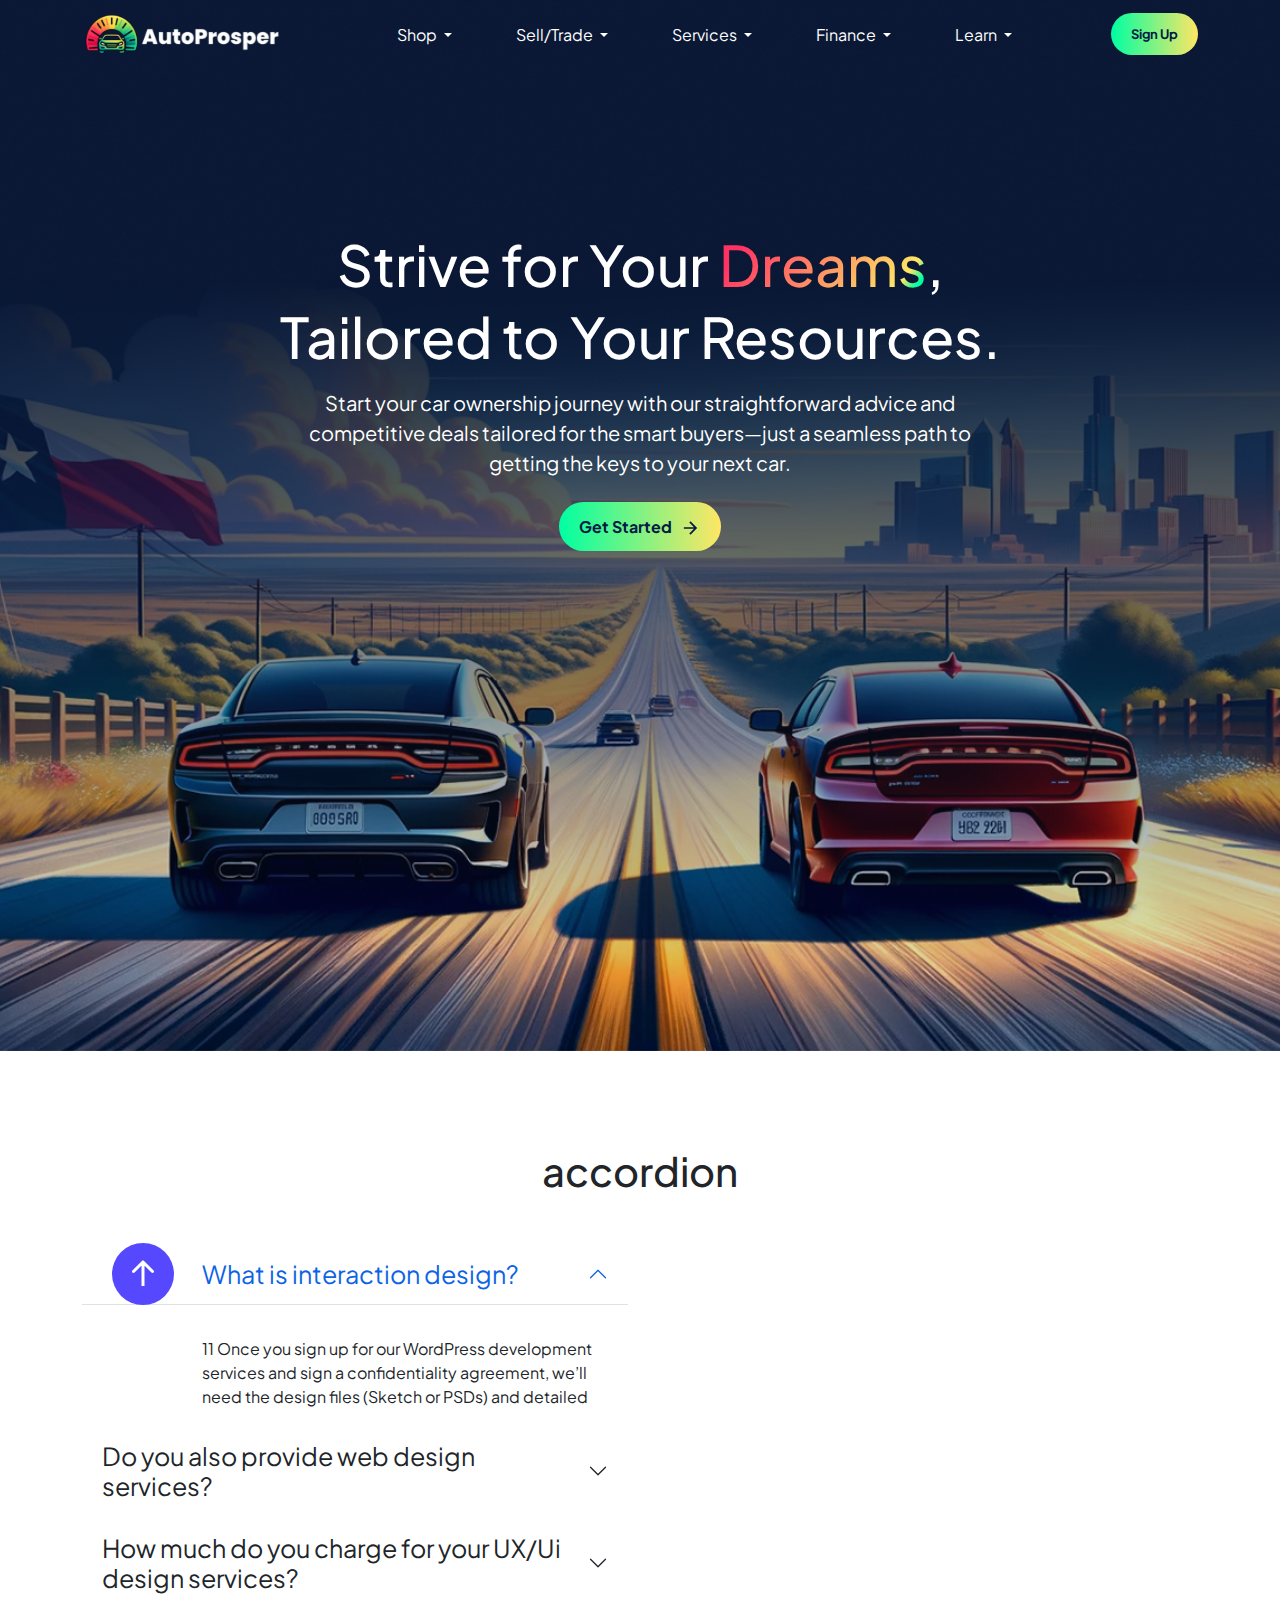
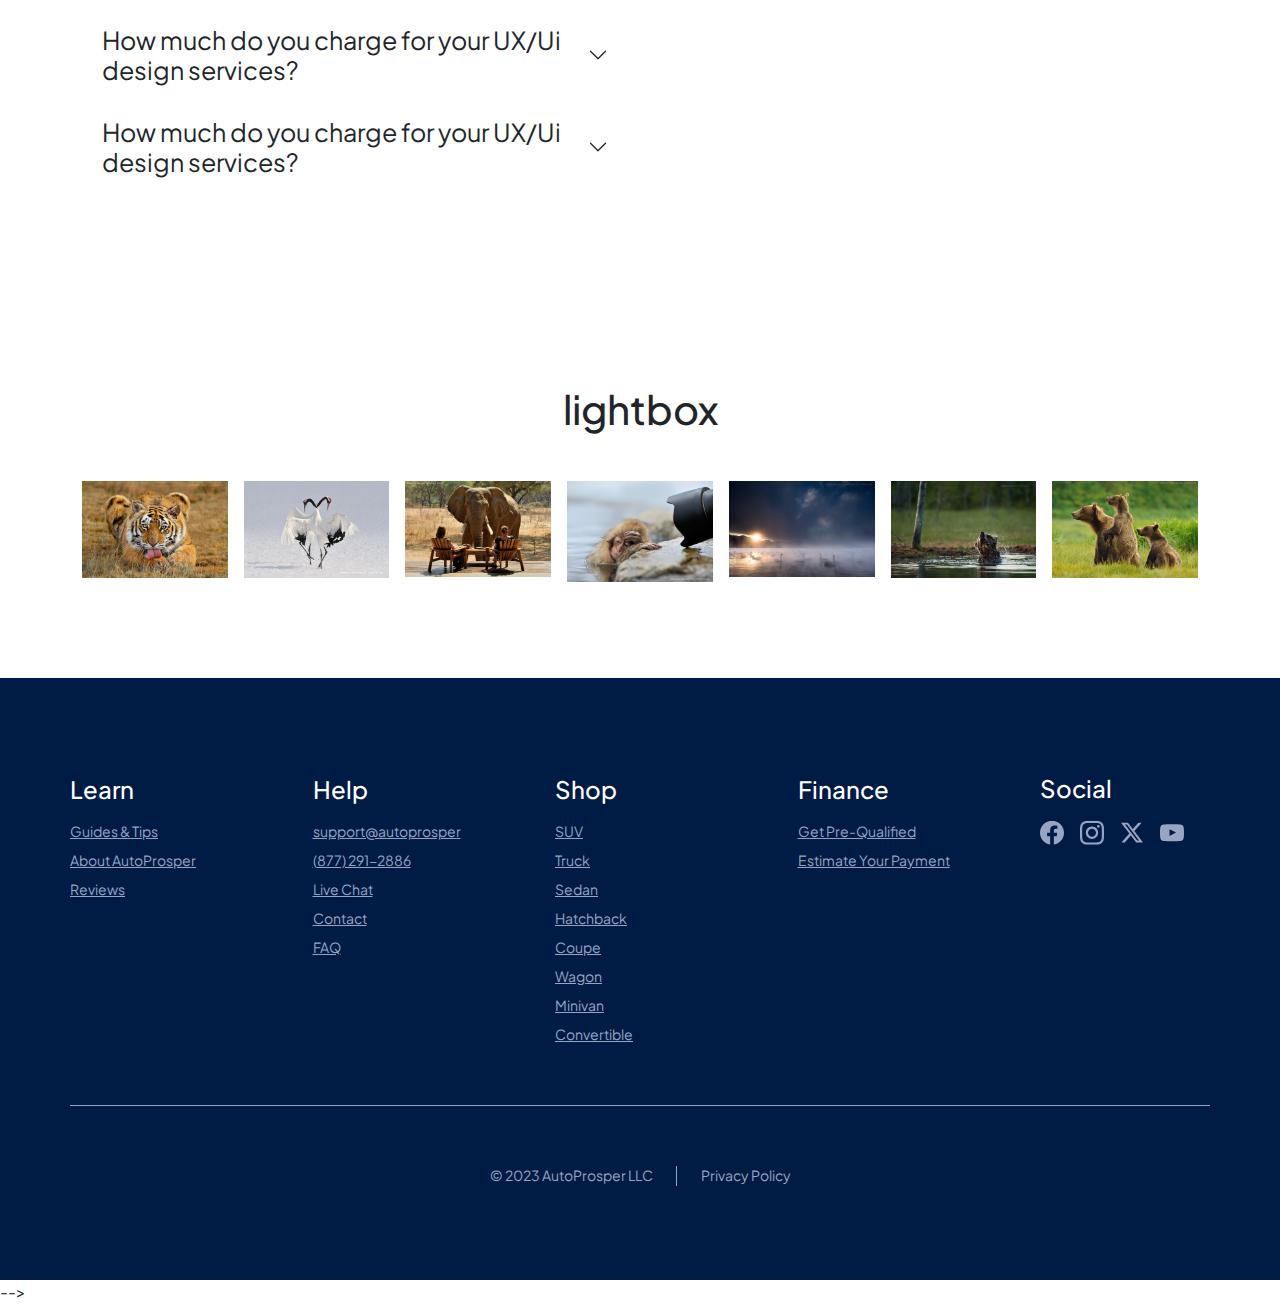
==== index.html @ fcdbed46 "first commit" ====
<!DOCTYPE html>
<!--[if lt IE 7]>      <html class="no-js lt-ie9 lt-ie8 lt-ie7"> <![endif]-->
<!--[if IE 7]>         <html class="no-js lt-ie9 lt-ie8" lang="en-US"> <![endif]-->
<!--[if IE 8]>         <html class="no-js lt-ie9" lang="en-US"> <![endif]-->
<!--[if gt IE 8]><!-->
<!--<![endif]-->
<!--[if gte IE 9] <style type="text/css"> .gradient {filter: none;}</style><![endif]-->
<!--[if !IE]><html lang="en"><![endif]-->
<html lang="zxx" class="no-js">

<head>
    <meta charset="UTF-8">
    <meta http-equiv="X-UA-Compatible" content="IE=edge">
    <!-- Required meta tags for responsive -->
    <meta name="viewport" content="width=device-width, initial-scale=1, shrink-to-fit=no">
    <!-- The above 3 meta tags *must* come first in the head; any other head content must come *after* these tags -->
    <!-- Favicon and touch icons -->
    <link rel="icon" type="image/png" sizes="16x16" href="assets/img/favicon/favicon-16x16.png">
    <meta name="misapplication-TileColor" content="#ffffff">
    <meta name="theme-color" content="#ffffff">
    <!-- Twitter Card data -->
    <meta name="twitter:card" content="">
    <meta name="twitter:site" content="@twitter_username">
    <meta name="twitter:title" content="">
    <meta name="twitter:description" content="">
    <meta name="twitter:image" content="">
    <!-- Open Graph data -->
    <meta property="og:title" content="">
    <meta property="og:type" content="article">
    <meta property="og:url" content="">
    <meta property="og:image" content="">
    <meta property="og:description" content="">
    <meta property="og:site_name" content="R">
    <meta property="fb:admins" content="Facebook numeric ID">
    <!-- gmail verification -->
    <meta name="google-site-verification" content="">
    <!-- Website title -->
    <title>Home</title>
    <link rel="stylesheet" href="assets/css/nioicon.css">
    <link rel="stylesheet" href="assets/css/animate.css">
    <link rel="stylesheet" href="assets/css/bootstrap.min.css">
    <link rel="stylesheet" href="assets/css/magnific-popup.css">
    <link href="https://cdn.jsdelivr.net/npm/@splidejs/splide@4.1.4/dist/css/splide.min.css
    " rel="stylesheet">
    <!-- Main CSS -->
    <link rel="stylesheet" type="text/css" href="assets/scss/style.css">
    <!-- jQuery (necessary for jQuery plugins) -->
    <script src="assets/js/jquery-3.6.1.min.js"></script>
</head>

<body>
    <!-- Main Coding Start Here -->
    <!-- header -->
    <header>
        <nav class="navbar navbar-expand-lg navbar-light" id="myHeader">
            <div class="container">
                <a class="navbar-brand" href="#">
                    <img src="assets/img/logo.svg" alt="logo" class="img-fluid">
                </a>
                <span class="d-block d-lg-none">
                    <svg xmlns="http://www.w3.org/2000/svg" width="24" height="24" viewBox="0 0 24 24" fill="none">
                        <path d="M20 22V18C20 15.2386 17.7614 13 15 13H9C6.23858 13 4 15.2386 4 18V22" stroke="white"
                            stroke-width="2" />
                        <circle cx="12" cy="6" r="3" stroke="white" stroke-width="2" />
                    </svg>
                </span>
                <!-- <button class="navbar-toggler" type="button" data-bs-toggle="collapse"
                    data-bs-target="#navbarSupportedContent" aria-controls="navbarSupportedContent"
                    aria-expanded="false" aria-label="Toggle navigation">
                    <span>
                        <svg xmlns="http://www.w3.org/2000/svg" width="24" height="24" viewBox="0 0 24 24" fill="none">
                            <rect x="2" y="7" width="20" height="2" fill="white" />
                            <rect x="2" y="16" width="20" height="2" fill="white" />
                        </svg>
                    </span>
                    <span class="navbar-toggler-icon"></span>
                </button> -->
                <div class="offcanvas-toggle-btn d-block d-lg-none">
                    <button class="" type="button" data-bs-toggle="offcanvas" data-bs-target="#offcanvasWithBothOptions"
                        aria-controls="offcanvasWithBothOptions">
                        <svg width="23" height="17" viewBox="0 0 23 17" fill="none" xmlns="http://www.w3.org/2000/svg">
                            <path d="M1.5 8.5H21" stroke="#06589C" stroke-width="3" stroke-linecap="round"
                                stroke-linejoin="round" />
                            <path d="M1.5 2H21" stroke="#06589C" stroke-width="3" stroke-linecap="round"
                                stroke-linejoin="round" />
                            <path d="M1.5 15H21" stroke="#06589C" stroke-width="3" stroke-linecap="round"
                                stroke-linejoin="round" />
                        </svg>

                    </button>
                </div>
                <div class="collapse navbar-collapse" id="navbarSupportedContent">
                    <ul class="navbar-nav m-auto mb-2 mb-lg-0 gap-5">
                        <li class="nav-item dropdown">
                            <a class="nav-link text-white dropdown-toggle" href="#" id="navbarDropdown" role="button"
                                data-bs-toggle="dropdown">
                                Shop
                            </a>
                            <ul class="dropdown-menu" aria-labelledby="navbarDropdown">
                                <li><a class="dropdown-item" href="#">Action</a></li>
                                <li><a class="dropdown-item" href="#">Another action</a></li>
                                <li>
                                    <hr class="dropdown-divider">
                                </li>
                                <li><a class="dropdown-item" href="#">Something else here</a></li>
                            </ul>
                        </li>
                        <li class="nav-item dropdown">
                            <a class="nav-link text-white dropdown-toggle" href="#" id="navbarDropdown" role="button"
                                data-bs-toggle="dropdown">
                                Sell/Trade
                            </a>
                            <ul class="dropdown-menu" aria-labelledby="navbarDropdown">
                                <li><a class="dropdown-item" href="#">Action</a></li>
                                <li><a class="dropdown-item" href="#">Another action</a></li>
                                <li>
                                    <hr class="dropdown-divider">
                                </li>
                                <li><a class="dropdown-item" href="#">Something else here</a></li>
                            </ul>
                        </li>
                        <li class="nav-item dropdown">
                            <a class="nav-link dropdown-toggle text-white" href="#" id="navbarDropdown" role="button"
                                data-bs-toggle="dropdown">
                                Services
                            </a>
                            <ul class="dropdown-menu" aria-labelledby="navbarDropdown">
                                <li><a class="dropdown-item" href="#">Action</a></li>
                                <li><a class="dropdown-item" href="#">Another action</a></li>
                                <li>
                                    <hr class="dropdown-divider">
                                </li>
                                <li><a class="dropdown-item" href="#">Something else here</a></li>
                            </ul>
                        </li>
                        <li class="nav-item dropdown">
                            <a class="nav-link dropdown-toggle text-white" href="#" id="navbarDropdown" role="button"
                                data-bs-toggle="dropdown">
                                Finance
                            </a>
                            <ul class="dropdown-menu" aria-labelledby="navbarDropdown">
                                <li><a class="dropdown-item" href="#">Action</a></li>
                                <li><a class="dropdown-item" href="#">Another action</a></li>
                                <li>
                                    <hr class="dropdown-divider">
                                </li>
                                <li><a class="dropdown-item" href="#">Something else here</a></li>
                            </ul>
                        </li>
                        <li class="nav-item dropdown">
                            <a class="nav-link dropdown-toggle text-white" href="#" id="navbarDropdown" role="button"
                                data-bs-toggle="dropdown">
                                Learn
                            </a>
                            <ul class="dropdown-menu" aria-labelledby="navbarDropdown">
                                <li><a class="dropdown-item" href="#">Action</a></li>
                                <li><a class="dropdown-item" href="#">Another action</a></li>
                                <li>
                                    <hr class="dropdown-divider">
                                </li>
                                <li><a class="dropdown-item" href="#">Something else here</a></li>
                            </ul>
                        </li>

                    </ul>
                    <div class="navbar-btn d-flex radius-100">
                        <a class="text-white  fs-13 fw-bold" href="#">Sign Up</a>
                    </div>
                </div>
            </div>
        </nav>
    </header>
    <!--/ header -->

    <!-- banner  -->
    <section class="banner banner-padding">
        <div class="container">
            <div class="row">
                <div class="text-center">
                    <h1 class="banner-head fs-56 fw-semi-medium text-white m-auto">Strive for Your <span
                            class="dreams">Dreams</span>,
                        Tailored to Your Resources.</h1>
                    <p class="banner-sub-head text-white fs-20 fw-semi-medium mt-3 m-auto">Start your car ownership
                        journey with our
                        straightforward
                        advice and competitive deals tailored for the smart buyers—just a
                        seamless path to getting the keys to your next car.</p>
                    <div class="mt-4">
                        <a class="banner-btn d-inline-flex align-items-center gap-2  radius-100 fw-bold fs-16"
                            href="">Get
                            Started
                            <span>
                                <svg width="21" height="20" viewBox="0 0 21 20" fill="none"
                                    xmlns="http://www.w3.org/2000/svg">
                                    <path
                                        d="M13.9779 10.833H3.83203V9.16634H13.9779L9.3112 4.49967L10.4987 3.33301L17.1654 9.99967L10.4987 16.6663L9.3112 15.4997L13.9779 10.833Z"
                                        fill="#001B44" />
                                </svg>
                            </span>
                        </a>

                    </div>
                </div>








            </div>
        </div>



    </section>

    <!-- discover  -->
    <!-- <section class="discover p-100">
        <div class="container">
            <div class="row">
                <div class="col-lg-6">
                    <div>
                        <h2 class="discover-left-head fs-44 fw-bold text-dark">Discover your purchasing alternatives
                            now.</h2>
                        <p class="discover-left-sub mt-3">Calculate your affordable car budget. Explore vehicles within
                            your financial
                            range based on
                            your affordability assessment.</p>
                        <div class="mt-3">
                            <img src="assets/img/discover-left-img.svg" alt="">
                        </div>
                    </div>


                </div>
                <div class="col-lg-6">
                    hello 
                    <div class="splide discover-card-1 d-block d-lg-none">
                        <div class="splide__track">
                            <ul class="splide__list">
                                <li class="splide__slide">
                                    <div class="discounts position-relative">
                                        <div class="discount-off position-absolute">
                                            <h5 class="text-start fs-10 fw-bold">10% off</h5>
                                        </div> <a href="">
                                            <h6 class="text-center fs-9 fw-bold text-dark-2">Click to select</h6>
                                        </a>
                                    </div>
                                </li>
                                <li class="splide__slide">
                                    <div class="discounts position-relative">
                                        <div class="discount-off position-absolute">
                                            <h5 class="text-start fs-10 fw-bold">20% off</h5>
                                        </div> <a href="">
                                            <h6 class="text-center fs-9 fw-bold text-dark-2">Click to select</h6>
                                        </a>
                                    </div>
                                </li>
                                <li class="splide__slide">
                                    <div class="discounts position-relative">
                                        <div class="discount-off position-absolute">
                                            <h5 class="text-start fs-10 fw-bold">10% off</h5>
                                        </div> <a href="">
                                            <h6 class="text-center fs-9 fw-bold text-dark-2">Click to select</h6>
                                        </a>
                                    </div>
                                </li>
                                <li class="splide__slide">
                                    <div class="discounts position-relative">
                                        <div class="discount-off position-absolute">
                                            <h5 class="text-start fs-10 fw-bold">40% off</h5>
                                        </div> <a href="">
                                            <h6 class="text-center fs-9 fw-bold text-dark-2">Click to select</h6>
                                        </a>
                                    </div>
                                </li>
                                <li class="splide__slide">
                                    <div class="discounts position-relative">
                                        <div class="discount-off position-absolute">
                                            <h5 class="text-start fs-10 fw-bold">40% off</h5>
                                        </div> <a href="">
                                            <h6 class="text-center fs-9 fw-bold text-dark-2">Click to select</h6>
                                        </a>
                                    </div>
                                </li>

                            </ul>
                        </div>
                    </div>

                    <div class="discover-right-col ">
                        <!-- test  -->
    <!-- <div class="discounts position-relative">
                            <label class="discount-label d-block" for="discount">
                                <input type="radio" class="d-none" id="discount">
                                <div class="label-content">
                                    <span>30% off</span>
                                    <span>Click to select</span>
                                    <span class="red-border position-absolute start-0 end-0 top-0 bottom-0"></span>
                                </div>
                            </label>
                        </div>
                        <div class="discounts position-relative">
                            <label class="discount-label d-block" for="discount">
                                <input type="radio" class="d-none" id="discount">
                                <div class="label-content">
                                    <span>30% off</span>
                                    <span>Click to select</span>
                                    <span class="red-border position-absolute start-0 end-0 top-0 bottom-0"></span>
                                </div>
                            </label>
                        </div> -->



    <!-- <div
                            class="discover-right-head d-flex align-items-center justify-content-center flex-wrap gap-2 d-none d-lg-flex">
                            <div class="discounts position-relative">
                                <div class="discount-off position-absolute">
                                    <h5 class="text-start fs-10 fw-bold">30% off</h5>
                                </div>
                                <a href="">
                                    <h6 class="text-center fs-9 fw-bold text-dark-2">Click to select</h6>
                                </a>
                            </div>
                            <div class="discounts position-relative">
                                <div class="discount-off position-absolute">
                                    <h5 class="text-start fs-10 fw-bold">20% off</h5>
                                </div> <a href="">
                                    <h6 class="text-center fs-9 fw-bold text-dark-2">Click to select</h6>
                                </a>
                            </div>
                            <div class="discounts position-relative">
                                <div class="discount-off position-absolute">
                                    <h5 class="text-start fs-10 fw-bold">10% off</h5>
                                </div> <a href="">
                                    <h6 class="text-center fs-9 fw-bold text-dark-2">Click to select</h6>
                                </a>
                            </div>

                            <div class="discounts position-relative">
                                <div class="discount-off position-absolute">
                                    <h5 class="text-start fs-10 fw-bold">40% off</h5>
                                </div> <a href="">
                                    <h6 class="text-center fs-9 fw-bold text-dark-2">Click to select</h6>
                                </a>
                            </div>
                            <div class="discounts position-relative">
                                <div class="discount-off position-absolute">
                                    <h5 class="text-start fs-10 fw-bold">50% off</h5>
                                </div> <a href="">
                                    <h6 class="text-center fs-9 fw-bold text-dark-2">Click to select</h6>
                                </a>
                            </div>
                            <div class="discounts position-relative">
                                <div class="discount-off position-absolute">
                                    <h5 class="text-start fs-10 fw-bold">22% off</h5>
                                </div> <a href="">
                                    <h6 class="text-center fs-9 fw-bold text-dark-2">Click to select</h6>
                                </a>
                            </div>
                        </div>

                        <div class="discover-right-middle mt-2" </div>
                            <div class="row gy-3">
                                <div class="col-lg-6">
                                    <div class="right-middle">
                                        <h5 class="fs-10 fw-bold text-dark-2">Searching for</h5>
                                        <div>
                                            <select class="discover-select">
                                                <option value="volvo">The Enthusiast</option>
                                                <option value="saab">Saab</option>
                                                <option value="opel">Opel</option>
                                                <option value="audi">Audi</option>
                                            </select>

                                        </div>
                                    </div>
                                </div>
                                <div class="col-lg-6">
                                    <div class="right-middle">
                                        <h5 class="fs-10 fw-bold text-dark-2">Down payment</h5>
                                        <div>
                                            <select class="discover-select">
                                                <option value="volvo">$3000</option>
                                                <option value="saab">Saab</option>
                                                <option value="opel">Opel</option>
                                                <option value="audi">Audi</option>
                                            </select>
                                        </div>
                                    </div>
                                </div>
                                <div class="col-lg-6">
                                    <div class="right-middle">
                                        <h5 class="fs-10 fw-bold text-dark-2">Credit score</h5>
                                        <div>
                                            <select class="discover-select">
                                                <option value="volvo">Credit score</option>
                                                <option value="saab">Saab</option>
                                                <option value="opel">Opel</option>
                                                <option value="audi">Audi</option>
                                            </select>
                                        </div>
                                    </div>
                                </div>
                                <div class="col-lg-6">
                                    <div class="right-middle">
                                        <h5 class="fs-10 fw-bold text-dark-2">Monthly payment</h5>
                                        <div>
                                            <select class="discover-select">
                                                <option value="volvo">$500</option>
                                                <option value="saab">Saab</option>
                                                <option value="opel">Opel</option>
                                                <option value="audi">Audi</option>
                                            </select>
                                        </div>
                                    </div>
                                </div>
                            </div>
                        </div> -->
    <!-- </div>

 -->





    <!-- <div class="mt-4 d-flex align-items-center gap-4">
                        <label class="switch">
                            <input type="checkbox" checked>
                            <span class="slider round"></span>
                        </label>
                        <p>Include trade-in</p>

                    </div>
                    <div class="mt-5">
                        <a class="discount-btn d-flex justify-content-center fs-16 fw-bold text-dark" href="">See
                            matches</a>
                    </div>
                </div>
    </section>  -->

    <!-- ideal ride  -->
    <!-- <section class="ideal-ride p-100">
        <div class="container">
            <div class="text-center">
                <h2 class="fs-44 fw-bold text-dark">Unveil Your Ideal Ride</h2>
                <p class="ideal-sub mt-3">Our team, fueled by passion and expertise, simplifies the car
                    buying journey. We're your knowledgeable partners, ensuring a seamless experience from start to
                    finish.</p>
            </div>
            <div class="mt-5">
                <section class="splide ideal-card-1">
                    <div class="splide__arrows">
                        <button class="splide__arrow splide__arrow--prev">
                            <svg class="ideal-slide-prev" xmlns="http://www.w3.org/2000/svg" width=20" height="20"
                                viewBox="0 0 20 20" fill="#001B44">
                                <path
                                    d="M13.4779 10.833H3.33203V9.16634H13.4779L8.8112 4.49967L9.9987 3.33301L16.6654 9.99967L9.9987 16.6663L8.8112 15.4997L13.4779 10.833Z"
                                    fill="#0A1835" />
                            </svg>
                        </button>
                        <button class="splide__arrow splide__arrow--next">
                            <svg xmlns="http://www.w3.org/2000/svg" width="20" height="20" viewBox="0 0 20 20"
                                fill="none">
                                <path
                                    d="M13.4779 10.833H3.33203V9.16634H13.4779L8.8112 4.49967L9.9987 3.33301L16.6654 9.99967L9.9987 16.6663L8.8112 15.4997L13.4779 10.833Z"
                                    fill="#0A1835" />
                            </svg>
                        </button>
                    </div>
                    <div class="splide__track">
                        <ul class="splide__list">
                            <li class="splide__slide">
                                <div class="ideal-card">
                                    <div class="position-relative text-center">
                                        <img class="ideal-card-img" src="assets/img/ideal-card-1.svg" alt="">
                                        <svg class="ideal-card-logo position-absolute"
                                            xmlns="http://www.w3.org/2000/svg" width="46" height="46"
                                            viewBox="0 0 46 46" fill="none">
                                            <path
                                                d="M32.635 9.90476C29.8786 9.01777 26.45 8.49512 22.7328 8.49512C19.0157 8.49512 15.5849 9.01777 12.8307 9.90476C5.50052 12.2621 0.464844 17.1547 0.464844 22.8106C0.464844 30.7653 10.4343 37.2171 22.735 37.2171C35.0314 37.2171 45.0008 30.7653 45.0008 22.8106C45.0008 17.1547 39.963 12.2621 32.635 9.90476ZM22.7328 31.0212C20.8981 31.0212 19.3974 27.4125 19.3107 22.8778C21.5875 23.0832 23.8782 23.0832 26.155 22.8778C26.0661 27.4147 24.5675 31.0212 22.7328 31.0212ZM19.5427 19.3298C20.0437 16.1462 21.282 13.893 22.7328 13.893C24.1815 13.893 25.422 16.1484 25.9208 19.3298C23.7992 19.5235 21.6643 19.5235 19.5427 19.3298ZM27.8726 19.0891C27.1288 14.0925 25.1075 10.512 22.7328 10.512C20.3581 10.512 18.3369 14.0925 17.5931 19.0891C13.0692 18.3821 9.90727 16.7751 9.90727 14.9036C9.90727 12.3814 15.6499 10.3363 22.7328 10.3363C29.8158 10.3363 35.5584 12.3814 35.5584 14.9036C35.5584 16.7751 32.3965 18.3821 27.8726 19.0891ZM3.71352 22.2814C3.71352 19.8416 4.65256 17.558 6.28991 15.591C6.27074 15.7275 6.26132 15.8652 6.26172 16.0031C6.26172 19.0718 10.8702 21.6785 17.296 22.6371C17.2916 22.8691 17.2873 23.1012 17.2873 23.3354C17.2873 29.039 18.8704 33.8708 21.0565 35.5364C11.3364 34.9443 3.71352 29.2385 3.71352 22.2814ZM24.4092 35.5385C26.5953 33.873 28.1784 29.0412 28.1784 23.3376C28.1784 23.1033 28.1762 22.8713 28.1697 22.6392C34.5934 21.6807 39.2018 19.0718 39.2018 16.0053C39.2018 15.8665 39.191 15.7298 39.1714 15.5932C40.8088 17.5602 41.7478 19.846 41.7478 22.2836C41.75 29.2385 34.1271 34.9443 24.4092 35.5385Z"
                                                fill="#EB0A1E" />
                                        </svg>
                                    </div>
                                    <div class="d-flex flex-column gap-2">
                                        <h4 class="fs-24-v3 fw-semi-medium text-dark">2024 Nissan Kicks®</h4>
                                        <p class="ideal-card-sub">Knowledgeable partners, ensuring a seamless
                                            experience from
                                            start
                                            to
                                            finish.</p>
                                        <div class="d-flex align-items-center gap-3">
                                            <svg xmlns="http://www.w3.org/2000/svg" width="24" height="25"
                                                viewBox="0 0 24 25" fill="none">
                                                <g clip-path="url(#clip0_913_3608)">
                                                    <path
                                                        d="M12.0009 4.25474C9.41294 4.25474 7.30747 6.36021 7.30747 8.94816C7.30747 11.5361 9.41294 13.6416 12.0009 13.6416C14.5889 13.6416 16.6943 11.5361 16.6943 8.94816C16.6943 6.36021 14.5889 4.25474 12.0009 4.25474ZM12.0009 11.7642C10.4481 11.7642 9.18484 10.5009 9.18484 8.94816C9.18484 7.39539 10.4481 6.13211 12.0009 6.13211C13.5537 6.13211 14.8169 7.39539 14.8169 8.94816C14.8169 10.5009 13.5537 11.7642 12.0009 11.7642ZM12.0009 0.5C7.34258 0.5 3.55273 4.28984 3.55273 8.94816C3.55273 10.6604 4.06239 12.3094 5.02661 13.7171L5.03182 13.7136L12.0009 24.5L18.97 13.7136L18.9751 13.7171C19.9394 12.3094 20.4491 10.6603 20.4491 8.94811C20.4491 4.28984 16.6592 0.5 12.0009 0.5ZM17.7033 12.2146L12.0009 21.0406L6.29853 12.2147C5.72921 11.2238 5.4301 10.1048 5.4301 8.94816C5.4301 5.32503 8.37776 2.37737 12.0009 2.37737C15.624 2.37737 18.5717 5.32503 18.5717 8.94816C18.5717 10.1048 18.2726 11.2238 17.7033 12.2146Z"
                                                        fill="url(#paint0_linear_913_3608)" />
                                                </g>
                                                <defs>
                                                    <linearGradient id="paint0_linear_913_3608" x1="12.0009" y1="24.5"
                                                        x2="12.0009" y2="0.5" gradientUnits="userSpaceOnUse">
                                                        <stop stop-color="#009EFD" />
                                                        <stop offset="1" stop-color="#2AF598" />
                                                    </linearGradient>
                                                    <clipPath id="clip0_913_3608">
                                                        <rect width="24" height="24" fill="white"
                                                            transform="translate(0 0.5)" />
                                                    </clipPath>
                                                </defs>
                                            </svg>
                                            <h5 class="fs-16 fw-semi-medium text-dark-v2">Garland, Texas</h5>
                                        </div>
                                    </div>
                                </div>
                            </li>
                            <li class="splide__slide">
                                <div class="ideal-card">
                                    <div class="position-relative text-center">
                                        <img class="ideal-card-img" src="assets/img/ideal-card-2.svg" alt="">
                                        <svg class="ideal-card-logo position-absolute"
                                            xmlns="http://www.w3.org/2000/svg" width="46" height="46"
                                            viewBox="0 0 46 46" fill="none">
                                            <mask id="mask0_913_3668" style="mask-type:luminance"
                                                maskUnits="userSpaceOnUse" x="1" y="5" width="44" height="37">
                                                <path d="M45 5H1V41.8076H45V5Z" fill="white" />
                                            </mask>
                                            <g mask="url(#mask0_913_3668)">
                                                <path
                                                    d="M7.3088 17.9315C9.59317 11.255 15.9064 6.76948 23.009 6.76948C30.1117 6.76948 36.4258 11.255 38.7102 17.9315L38.7287 17.987H43.7272V17.3888L41.6481 17.1476C40.3667 16.9978 40.0924 16.4329 39.7446 15.7165L39.6558 15.5399C36.6514 9.13795 30.1154 5.00098 23.0044 5.00098C15.8934 5.00098 9.35744 9.13795 6.35385 15.5399L6.2688 15.7137C5.92211 16.4302 5.64476 16.995 4.36624 17.1448L2.28711 17.3888V17.9897H7.28569L7.3088 17.9315Z"
                                                    fill="#343434" />
                                                <path
                                                    d="M38.7231 28.822L38.7046 28.8775C36.4193 35.554 30.1108 40.0386 23.0044 40.0386C15.8962 40.0386 9.58762 35.5512 7.3088 28.8738L7.2894 28.8184H2.28711V29.4183L4.36531 29.6605C5.64476 29.8103 5.92211 30.3761 6.26788 31.0916L6.35197 31.2636C9.35557 37.6683 15.8916 41.8071 23.0026 41.808C30.1117 41.808 36.6477 37.6701 39.6524 31.2691L39.7373 31.0944C40.084 30.3798 40.3575 29.814 41.6397 29.6651L43.7199 29.423V28.823L38.7231 28.822Z"
                                                    fill="#343434" />
                                                <path d="M11.0074 20.8418H9.875V25.9634H11.0074V20.8418Z"
                                                    fill="#343434" />
                                                <path
                                                    d="M7.36772 25.9624V20.8418H6.23432V24.658L2.45881 20.8418H1V25.9624H2.1334V22.1203L5.93573 25.9624H7.36772Z"
                                                    fill="#343434" />
                                                <path
                                                    d="M32.727 20.8418L29.5293 25.9624H30.904L31.4725 25.0481H35.2018L35.7704 25.9624H37.1441L33.9482 20.8418H32.727ZM34.6166 24.0774H32.0568L33.3381 22.0196L34.6166 24.0774Z"
                                                    fill="#343434" />
                                                <path
                                                    d="M26.6555 24.8969C26.6232 24.9025 26.479 24.9071 26.4216 24.9071H21.8631V25.9628H26.4928C26.5317 25.9628 26.7979 25.9628 26.8626 25.9554C27.8074 25.8713 28.2373 25.0846 28.2373 24.3903C28.2373 23.696 27.7862 22.9278 26.9292 22.8437C26.8063 22.8314 26.6829 22.8259 26.5594 22.8271H23.5327C23.42 22.8291 23.3073 22.8204 23.1962 22.8012C23.0992 22.775 23.0141 22.7164 22.9549 22.6352C22.8957 22.554 22.866 22.455 22.8708 22.3547C22.8704 22.2542 22.9028 22.1564 22.963 22.076C23.0232 21.9956 23.108 21.937 23.2045 21.9091C23.3086 21.8863 23.4153 21.8785 23.5216 21.8859H27.8906V20.8413H23.4532C23.3049 20.8388 23.1566 20.8465 23.0095 20.8644C22.6469 20.9079 22.3136 21.0849 22.0744 21.3607C21.8351 21.6365 21.7071 21.9914 21.7152 22.3565C21.7152 22.9907 22.1136 23.7303 22.9891 23.8569C23.1472 23.8743 23.3062 23.8814 23.4652 23.8782H26.4143C26.4697 23.8782 26.5991 23.8782 26.6278 23.8846C26.7497 23.8992 26.8624 23.9571 26.9451 24.0478C27.0278 24.1385 27.0751 24.256 27.0784 24.3787C27.0816 24.5015 27.0406 24.6213 26.9628 24.7163C26.885 24.8112 26.7756 24.8751 26.6546 24.896"
                                                    fill="#343434" />
                                                <path
                                                    d="M18.1565 24.896C18.1232 24.9015 17.979 24.9062 17.9226 24.9062H13.3631V25.9619H17.9937C18.0317 25.9619 18.2988 25.9619 18.3635 25.9545C19.3083 25.8704 19.7392 25.0837 19.7392 24.3894C19.7392 23.6951 19.2908 22.9269 18.4347 22.8437C18.3118 22.8315 18.1884 22.8259 18.0649 22.827H15.0336C14.9209 22.8291 14.8082 22.8205 14.6971 22.8012C14.6 22.775 14.5148 22.7165 14.4555 22.6353C14.3961 22.5541 14.3663 22.4551 14.3708 22.3546C14.3705 22.2541 14.403 22.1562 14.4634 22.0758C14.5238 21.9953 14.6088 21.9368 14.7055 21.909C14.8095 21.8863 14.9163 21.8785 15.0225 21.8859H19.3906V20.8413H14.9532C14.8049 20.8387 14.6566 20.8464 14.5094 20.8644C14.147 20.9081 13.8138 21.0851 13.5746 21.3609C13.3354 21.6366 13.2073 21.9915 13.2152 22.3565C13.2152 22.9907 13.6136 23.7303 14.4891 23.8569C14.6475 23.8743 14.8068 23.8814 14.9661 23.8782H17.9143C17.9706 23.8782 18.0992 23.8782 18.1287 23.8846C18.2507 23.8991 18.3633 23.9571 18.446 24.0478C18.5287 24.1385 18.5761 24.256 18.5793 24.3787C18.5826 24.5015 18.5415 24.6213 18.4637 24.7162C18.3859 24.8112 18.2765 24.875 18.1555 24.896"
                                                    fill="#343434" />
                                                <path
                                                    d="M44.9987 25.9624V20.8418H43.8654V24.658L40.0898 20.8418H38.6309V25.9624H39.7642V22.1203L43.5665 25.9624H44.9987Z"
                                                    fill="#343434" />
                                                <path
                                                    d="M42.4088 38.6458C42.5986 38.6489 42.7838 38.7081 42.9402 38.8161C43.0964 38.924 43.2176 39.0759 43.288 39.2525C43.3581 39.429 43.3749 39.6225 43.3355 39.8085C43.2961 39.9944 43.2023 40.1646 43.0665 40.2975C42.9307 40.4304 42.7585 40.5202 42.5718 40.5555C42.3851 40.5908 42.1919 40.57 42.017 40.4958C41.8418 40.4216 41.6929 40.2973 41.5885 40.1385C41.4837 39.9797 41.4286 39.7936 41.4297 39.6035C41.4297 39.4759 41.455 39.3495 41.5043 39.2318C41.5537 39.1142 41.626 39.0076 41.7174 38.9184C41.8085 38.8291 41.9168 38.759 42.0354 38.7122C42.1544 38.6654 42.281 38.6428 42.4088 38.6458ZM42.4088 40.3829C42.509 40.3829 42.6085 40.3627 42.7007 40.3235C42.7933 40.2843 42.8767 40.2269 42.9468 40.1547C43.0164 40.0824 43.0707 39.9969 43.1067 39.9031C43.1426 39.8094 43.1591 39.7094 43.1557 39.6091C43.1511 39.4615 43.1032 39.3185 43.0179 39.1981C42.9326 39.0777 42.8136 38.9851 42.6759 38.9319C42.5381 38.8787 42.3878 38.8673 42.2435 38.8992C42.0993 38.931 41.9677 39.0046 41.8651 39.1108C41.7626 39.217 41.6937 39.3511 41.6669 39.4963C41.6405 39.6415 41.657 39.7913 41.7151 39.9271C41.7729 40.0628 41.8697 40.1785 41.9933 40.2595C42.1165 40.3406 42.2611 40.3835 42.4088 40.3829ZM42.0388 40.1055V39.1357C42.157 39.1137 42.2768 39.1029 42.3966 39.1034C42.5706 39.1034 42.8228 39.1357 42.8228 39.3881C42.8193 39.4427 42.7979 39.4946 42.7619 39.5356C42.7256 39.5766 42.677 39.6044 42.6231 39.6146V39.6303C42.7157 39.6617 42.7654 39.7403 42.7914 39.867C42.804 39.9509 42.8289 40.0325 42.8653 40.1092H42.6445C42.6074 40.0327 42.5825 39.951 42.5706 39.867C42.5335 39.7144 42.4494 39.7144 42.2496 39.7144V40.1092L42.0388 40.1055ZM42.2542 39.5582C42.418 39.5582 42.5974 39.5582 42.5974 39.4103C42.5974 39.3179 42.5335 39.2577 42.3809 39.2577C42.3384 39.2566 42.2959 39.2603 42.2542 39.2688V39.5582Z"
                                                    fill="#343434" />
                                            </g>
                                        </svg>

                                    </div>
                                    <div class="d-flex flex-column gap-2">
                                        <h4 class="fs-24-v3 fw-semi-medium text-dark">2024 Nissan Kicks®</h4>
                                        <p class="ideal-card-sub">Knowledgeable partners, ensuring a seamless
                                            experience from
                                            start
                                            to
                                            finish.</p>
                                        <div class="d-flex align-items-center gap-3">
                                            <svg xmlns="http://www.w3.org/2000/svg" width="24" height="25"
                                                viewBox="0 0 24 25" fill="none">
                                                <g clip-path="url(#clip0_913_3608)">
                                                    <path
                                                        d="M12.0009 4.25474C9.41294 4.25474 7.30747 6.36021 7.30747 8.94816C7.30747 11.5361 9.41294 13.6416 12.0009 13.6416C14.5889 13.6416 16.6943 11.5361 16.6943 8.94816C16.6943 6.36021 14.5889 4.25474 12.0009 4.25474ZM12.0009 11.7642C10.4481 11.7642 9.18484 10.5009 9.18484 8.94816C9.18484 7.39539 10.4481 6.13211 12.0009 6.13211C13.5537 6.13211 14.8169 7.39539 14.8169 8.94816C14.8169 10.5009 13.5537 11.7642 12.0009 11.7642ZM12.0009 0.5C7.34258 0.5 3.55273 4.28984 3.55273 8.94816C3.55273 10.6604 4.06239 12.3094 5.02661 13.7171L5.03182 13.7136L12.0009 24.5L18.97 13.7136L18.9751 13.7171C19.9394 12.3094 20.4491 10.6603 20.4491 8.94811C20.4491 4.28984 16.6592 0.5 12.0009 0.5ZM17.7033 12.2146L12.0009 21.0406L6.29853 12.2147C5.72921 11.2238 5.4301 10.1048 5.4301 8.94816C5.4301 5.32503 8.37776 2.37737 12.0009 2.37737C15.624 2.37737 18.5717 5.32503 18.5717 8.94816C18.5717 10.1048 18.2726 11.2238 17.7033 12.2146Z"
                                                        fill="url(#paint0_linear_913_3608)" />
                                                </g>
                                                <defs>
                                                    <linearGradient id="paint0_linear_913_3608" x1="12.0009" y1="24.5"
                                                        x2="12.0009" y2="0.5" gradientUnits="userSpaceOnUse">
                                                        <stop stop-color="#009EFD" />
                                                        <stop offset="1" stop-color="#2AF598" />
                                                    </linearGradient>
                                                    <clipPath id="clip0_913_3608">
                                                        <rect width="24" height="24" fill="white"
                                                            transform="translate(0 0.5)" />
                                                    </clipPath>
                                                </defs>
                                            </svg>
                                            <h5 class="fs-16 fw-semi-medium text-dark-v2">Garland, Texas</h5>
                                        </div>
                                    </div>
                                </div>
                            </li>
                            <li class="splide__slide">
                                <div class="ideal-card">
                                    <div class="position-relative text-center">
                                        <img class="ideal-card-img" src="assets/img/ideal-card-3.svg" alt="">
                                        <svg class="ideal-card-logo position-absolute"
                                            xmlns="http://www.w3.org/2000/svg" width="46" height="46"
                                            viewBox="0 0 46 46" fill="none">
                                            <path
                                                d="M23 40.6433C13.3567 40.6433 5.42833 32.6433 5.42833 23C5.42833 21 5.785 19.0717 6.42833 17.215L16.715 37.215C16.8567 37.5 17 37.715 17.3567 37.715C17.715 37.715 17.8567 37.5 18 37.215L22.785 26.5717C22.8567 26.4283 22.9283 26.3567 23 26.3567C23.1433 26.3567 23.1433 26.5 23.215 26.5717L28.0717 37.215C28.215 37.5 28.3567 37.715 28.715 37.715C29.0717 37.715 29.215 37.5 29.3567 37.215L39.6433 17.215C40.285 19 40.6433 20.9283 40.6433 23C40.5717 32.6433 32.6433 40.6433 23 40.6433ZM23 18.4283C22.8567 18.4283 22.8567 18.285 22.785 18.215L17.285 6.35667C20.9788 5.02594 25.0212 5.02594 28.715 6.35667L23.215 18.215C23.1433 18.285 23.1433 18.4283 23 18.4283ZM17.215 31.285C17.0717 31.285 17.0717 31.1433 17 31.0717L8 13.7833C9.57167 11.2133 11.8567 9.07 14.5 7.57L20.8567 21.2833C21 21.57 21.1433 21.6417 21.3567 21.6417H24.6433C24.8567 21.6417 25 21.57 25.1433 21.2833L31.4283 7.57C34.0717 9.07 36.3567 11.2133 37.9283 13.7833L29 31.0717C28.9283 31.215 28.8567 31.285 28.785 31.285C28.6433 31.285 28.6433 31.1433 28.5717 31.0717L25.1433 23.5C25 23.215 24.8567 23.1433 24.6433 23.1433H21.3567C21.1433 23.1433 21 23.215 20.8567 23.5L17.4283 31.0717C17.3567 31.1433 17.3567 31.285 17.215 31.285ZM23 43C34.0717 43 43 34.0717 43 23C43 11.9283 34.0717 3 23 3C11.9283 3 3 11.9283 3 23C3 34.0717 11.9283 43 23 43Z"
                                                fill="#001E50" />
                                        </svg>
                                    </div>
                                    <div class="d-flex flex-column gap-2">
                                        <h4 class="fs-24-v3 fw-semi-medium text-dark">2024 Nissan Kicks®</h4>
                                        <p class="ideal-card-sub">Knowledgeable partners, ensuring a seamless
                                            experience from
                                            start
                                            to
                                            finish.</p>
                                        <div class="d-flex align-items-center gap-3">
                                            <svg xmlns="http://www.w3.org/2000/svg" width="24" height="25"
                                                viewBox="0 0 24 25" fill="none">
                                                <g clip-path="url(#clip0_913_3608)">
                                                    <path
                                                        d="M12.0009 4.25474C9.41294 4.25474 7.30747 6.36021 7.30747 8.94816C7.30747 11.5361 9.41294 13.6416 12.0009 13.6416C14.5889 13.6416 16.6943 11.5361 16.6943 8.94816C16.6943 6.36021 14.5889 4.25474 12.0009 4.25474ZM12.0009 11.7642C10.4481 11.7642 9.18484 10.5009 9.18484 8.94816C9.18484 7.39539 10.4481 6.13211 12.0009 6.13211C13.5537 6.13211 14.8169 7.39539 14.8169 8.94816C14.8169 10.5009 13.5537 11.7642 12.0009 11.7642ZM12.0009 0.5C7.34258 0.5 3.55273 4.28984 3.55273 8.94816C3.55273 10.6604 4.06239 12.3094 5.02661 13.7171L5.03182 13.7136L12.0009 24.5L18.97 13.7136L18.9751 13.7171C19.9394 12.3094 20.4491 10.6603 20.4491 8.94811C20.4491 4.28984 16.6592 0.5 12.0009 0.5ZM17.7033 12.2146L12.0009 21.0406L6.29853 12.2147C5.72921 11.2238 5.4301 10.1048 5.4301 8.94816C5.4301 5.32503 8.37776 2.37737 12.0009 2.37737C15.624 2.37737 18.5717 5.32503 18.5717 8.94816C18.5717 10.1048 18.2726 11.2238 17.7033 12.2146Z"
                                                        fill="url(#paint0_linear_913_3608)" />
                                                </g>
                                                <defs>
                                                    <linearGradient id="paint0_linear_913_3608" x1="12.0009" y1="24.5"
                                                        x2="12.0009" y2="0.5" gradientUnits="userSpaceOnUse">
                                                        <stop stop-color="#009EFD" />
                                                        <stop offset="1" stop-color="#2AF598" />
                                                    </linearGradient>
                                                    <clipPath id="clip0_913_3608">
                                                        <rect width="24" height="24" fill="white"
                                                            transform="translate(0 0.5)" />
                                                    </clipPath>
                                                </defs>
                                            </svg>
                                            <h5 class="fs-16 fw-semi-medium text-dark-v2">Garland, Texas</h5>
                                        </div>
                                    </div>
                                </div>
                            </li>

                        </ul>
                    </div>
                </section>




            </div>
        </div>







        </div>
        </div>
    </section> -->

    <!-- accordion  -->

    <section class="accordions p-100">
        <div class="container">
            <h1 class="text-center mb-5">
                accordion
            </h1>
            <div class="row">
                <div class="col-lg-6">
                    <div class="accordion" id="accordionExample">
                        <div class="">
                            <div class="accordion-item">
                                <h2 class="accordion-header">
                                    <button class="accordion-button" type="button" data-bs-toggle="collapse"
                                        data-bs-target="#collapseOne" aria-expanded="true" aria-controls="collapseOne">

                                        What is interaction design?
                                    </button>
                                </h2>
                                <div id="collapseOne" class="accordion-collapse collapse show"
                                    data-bs-parent="#accordionExample">
                                    <div class="accordion-body mt-3">
                                        11 Once you sign up for our WordPress development services and sign a
                                        confidentiality
                                        agreement, we’ll need the design files (Sketch or PSDs) and detailed
                                    </div>
                                </div>
                            </div>
                        </div>
                        <div class="accordion-item">
                            <h2 class="accordion-header">
                                <button class="accordion-button collapsed" type="button" data-bs-toggle="collapse"
                                    data-bs-target="#collapseTwo" aria-expanded="false" aria-controls="collapseTwo">
                                    Do you also provide web design services?
                                </button>
                            </h2>
                            <div id="collapseTwo" class="accordion-collapse collapse"
                                data-bs-parent="#accordionExample">
                                <div class="accordion-body">
                                    Once you sign up for our WordPress development services and sign a confidentiality
                                    agreement, we’ll need the design files (Sketch or PSDs) and detailed
                                </div>
                            </div>
                        </div>
                        <div class="accordion-item">
                            <h2 class="accordion-header">
                                <button class="accordion-button collapsed" type="button" data-bs-toggle="collapse"
                                    data-bs-target="#collapseThree" aria-expanded="false" aria-controls="collapseThree">
                                    How much do you charge for your UX/Ui design services?
                                </button>
                            </h2>
                            <div id="collapseThree" class="accordion-collapse collapse"
                                data-bs-parent="#accordionExample">
                                <div class="accordion-body">
                                    33 Once you sign up for our WordPress development services and sign a
                                    confidentiality
                                    agreement, we’ll need the design files (Sketch or PSDs) and detailed
                                </div>
                            </div>
                        </div>
                        <div class="accordion-item">
                            <h2 class="accordion-header">
                                <button class="accordion-button collapsed" type="button" data-bs-toggle="collapse"
                                    data-bs-target="#collapseFour" aria-expanded="false" aria-controls="collapseFour">
                                    How much do you charge for your UX/Ui design services?
                                </button>
                            </h2>
                            <div id="collapseFour" class="accordion-collapse collapse"
                                data-bs-parent="#accordionExample">
                                <div class="accordion-body">
                                    33 Once you sign up for our WordPress development services and sign a
                                    confidentiality
                                    agreement, we’ll need the design files (Sketch or PSDs) and detailed
                                </div>
                            </div>
                        </div>
                        <div class="accordion-item">
                            <h2 class="accordion-header">
                                <button class="accordion-button collapsed" type="button" data-bs-toggle="collapse"
                                    data-bs-target="#collapseFive" aria-expanded="false" aria-controls="collapseFive">
                                    How much do you charge for your UX/Ui design services?
                                </button>
                            </h2>
                            <div id="collapseFive" class="accordion-collapse collapse"
                                data-bs-parent="#accordionExample">
                                <div class="accordion-body">
                                    33 Once you sign up for our WordPress development services and sign a
                                    confidentiality
                                    agreement, we’ll need the design files (Sketch or PSDs) and detailed
                                </div>
                            </div>
                        </div>
                    </div>
                </div>
            </div>































        </div>


    </section>

    <!-- lightbox  -->
    <section class="lightbox p-100">
        <div class="container">
            <h1 class="text-center mb-5">
                lightbox
            </h1>
            <div class="popup-gallery d-flex justify-content-center gap-3">
                <a href="assets/img/light-1.jpg" title="The Cleaner"><img src="assets/img/light-1.jpg" width="200"
                        height="200"></a>
                <a href="assets/img/light-2.jpg" title="The Cleaner"><img src="assets/img/light-2.jpg" width="200"
                        height="200"></a>
                <a href="assets/img/light-3.jpg" title="The Cleaner"><img src="assets/img/light-3.jpg" width="200"
                        height="200"></a>
                <a href="assets/img/light-4.jpg" title="The Cleaner"><img src="assets/img/light-4.jpg" width="200"
                        height="200"></a>
                <a href="assets/img/light-5.jpg" title="The Cleaner"><img src="assets/img/light-5.jpg" width="200"
                        height="200"></a>
                <a href="assets/img/light-6.jpg" title="The Cleaner"><img src="assets/img/light-6.jpg" width="200"
                        height="200"></a>
                <a href="assets/img/light-7.jpg" title="The Cleaner"><img src="assets/img/light-7.jpg" width="200"
                        height="200"></a>



            </div>
        </div>
    </section>

    <!-- prospering-customers  -->
    <!-- <section class="prospering-customers p-100">
        <div class="container">
            <div class="text-center">
                <h2 class="customers-head fs-44 fw-bold text-white ">Delivery to prospering customers</h2>
                <p class="customers-sub mt-3">Chronicles of the moment the keys are handed over in your
                    driveway, the daily drive or feeling your vacation vibes. <span class="drive">
                        Use #DeliveredByDriveway
                    </span>
                    for a chance to be featured in our happy drivers gallery.</p>
            </div>
        </div>
        <div class="customers-imgs mt-5">
            <section class="splide customers-card-1">
                <div class="splide__track">
                    <ul class="splide__list">
                        <li class="splide__slide">
                            <div>
                                <img src="assets/img/customers-img-1.svg" alt="">
                            </div>
                        </li>
                        <li class="splide__slide">
                            <div>
                                <img src="assets/img/customers-img-2.svg" alt="">
                            </div>
                        </li>
                        <li class="splide__slide">
                            <div>
                                <img src="assets/img/customers-img-3.svg" alt="">
                            </div>
                        </li>
                        <li class="splide__slide">
                            <div>
                                <img src="assets/img/customers-img-4.svg" alt="">
                            </div>
                        </li>
                        <li class="splide__slide">
                            <div>
                                <img src="assets/img/customers-img-5.svg" alt="">
                            </div>
                        </li>
                        <li class="splide__slide">
                            <div>
                                <img src="assets/img/customers-img-6.svg" alt="">
                            </div>
                        </li>
                        <li class="splide__slide">
                            <div>
                                <img src="assets/img/customers-img-7.svg" alt="">
                            </div>
                        </li>
                        <li class="splide__slide">
                            <div>
                                <img src="assets/img/customers-img-8.svg" alt="">
                            </div>
                        </li>
                    </ul>
                </div>
            </section>






        </div>
    </section> -->

    <!-- military-offer  -->
    <!-- <section class="military-offer p-100">
        <div class="container">
            <div class="row align-items-center">
                <div class="col-lg-6">
                    <div>
                        <img src="assets/img/military-left-img.svg" alt="">
                    </div>

                </div>
                <div class="col-lg-6">
                    <div class="text-center text-lg-start">
                        <h6 class="miltary-mini-head fs-12 fw-bold text-dark">Military Savings</h6>
                        <h2 class=" miltary-head fs-44 fw-bold text-dark mt-3">Military member special discount program
                            offer</h2>
                        <p class="miltary-sub-head mt-3">Attention military members! Unlock exclusive discounts on our
                            lineup of pickup
                            trucks as a
                            thank
                            you for your service.
                            Experience reliability and power tailored to your needs.</p>
                        <div class="mt-3">
                            <a class="green-yello-btn" href="">Learn more
                                <span>
                                    <svg width="20" height="21" viewBox="0 0 20 21" fill="none"
                                        xmlns="http://www.w3.org/2000/svg">
                                        <path
                                            d="M13.4779 11.2236H3.33203V9.55697H13.4779L8.8112 4.8903L9.9987 3.72363L16.6654 10.3903L9.9987 17.057L8.8112 15.8903L13.4779 11.2236Z"
                                            fill="#001B44" />
                                    </svg>
                                </span>
                            </a>
                        </div>
                    </div>
                </div>
            </div>
    </section> -->

    <!-- credit-history  -->
    <!-- <section class="credit-history p-100">
        <div class="container">
            <div class="row align-items-center flex-column-reverse flex-lg-row">
                <div class="col-lg-6">
                    <div class="text-center text-lg-start">
                        <h6 class="miltary-mini-head fs-12 fw-bold text-dark">Get Approved</h6>
                        <h2 class="fs-44 fw-bold text-dark mt-3">Get approved with no credit history.</h2>
                        <p class="mt-3">AutoProsper's experts will tailor a personal plan to fit your situation. Better
                            to start sooner than later.</p>
                        <div class="mt-3">
                            <a class="green-yello-btn" href="">Learn more
                                <span>
                                    <svg width="20" height="21" viewBox="0 0 20 21" fill="none"
                                        xmlns="http://www.w3.org/2000/svg">
                                        <path
                                            d="M13.4779 11.2236H3.33203V9.55697H13.4779L8.8112 4.8903L9.9987 3.72363L16.6654 10.3903L9.9987 17.057L8.8112 15.8903L13.4779 11.2236Z"
                                            fill="#001B44" />
                                    </svg>
                                </span>
                            </a>
                        </div>
                    </div>
                </div>
                <div class="col-lg-6">
                    <div>
                        <img src="assets/img/credit-right-img.svg" alt="">
                    </div>

                </div>

            </div>
    </section> -->

    <!-- born-offer  -->
    <!-- <section class="born-offer p-100">
        <div class="container">
            <div class="born-main m-auto text-center">
                <h2 class="fs-44 fw-bold text-center text-white  mt-3"><span class="first-time">First time</span> buyer
                    (born 1998-2005) program offer
                </h2>
                <p class="text-white mt-2">For first-time car buyers born between 1998-2005, unlock exclusive offers and
                    tailored programs to
                    ease your vehicle
                    purchase.</p>
                <a class="green-yello-btn mt-3" href="">Start Now
                    <span>
                        <svg width="20" height="21" viewBox="0 0 20 21" fill="none" xmlns="http://www.w3.org/2000/svg">
                            <path
                                d="M13.4779 11.2236H3.33203V9.55697H13.4779L8.8112 4.8903L9.9987 3.72363L16.6654 10.3903L9.9987 17.057L8.8112 15.8903L13.4779 11.2236Z"
                                fill="#001B44" />
                        </svg>
                    </span>
                </a>
            </div>
        </div>
    </section> -->

    <!-- find make  -->
    <!-- <section class="find-make p-100">
        <div class="container">
            <div class="text-center ">
                <h2 class="fs-44 fw-bold text-dark">Find or make</h2>
                <p class="find-make-sub mt-2">Whether seeking a rare find or customizing your dream car, trust us for a
                    personalized,
                    tailored
                    automotive experience.</p>
            </div>
            <div class="row mt-5 gy-3">
                <div class="col-lg-6">
                    <div class="find-card-wrapper bg-white">
                        <div class="">
                            <img class="w-100 find-card-img" src="assets/img/find-make-img-1.svg" alt="">
                        </div>
                        <div class="find-card-bottom">
                            <h3 class="fs-32 fw-bold">Discover ideal match</h3>
                            <p class="mt-3">Undecided on your ideal vehicle? Take a quick quiz to discover the perfect
                                match tailored
                                just for you! Let's begin!</p>
                            <a class="green-yello-btn mt-3" href="">Start Quiz <span>
                                    <svg xmlns="http://www.w3.org/2000/svg" width="20" height="21" viewBox="0 0 20 21"
                                        fill="none">
                                        <path
                                            d="M13.4779 11.6152H3.33203V9.94857H13.4779L8.8112 5.2819L9.9987 4.11523L16.6654 10.7819L9.9987 17.4486L8.8112 16.2819L13.4779 11.6152Z"
                                            fill="#001B44" />
                                    </svg>
                                </span>
                            </a>
                        </div>
                    </div>

                </div>
                <div class="col-lg-6">
                    <div class="find-card-wrapper bg-white">
                        <div class="">
                            <img class="w-100 find-card-img" src="assets/img/find-make-img-2.svg" alt="">
                        </div>
                        <div class="find-card-bottom">
                            <h3 class="fs-32 fw-bold">Special order and customize</h3>
                            <p class="mt-3">Design your dream car, and watch as we bring it to life. Your perfect
                                vehicle is just a few steps away!</p>
                            <a class="green-yello-btn mt-3" href="">Start Order<span>
                                    <svg xmlns="http://www.w3.org/2000/svg" width="20" height="21" viewBox="0 0 20 21"
                                        fill="none">
                                        <path
                                            d="M13.4779 11.6152H3.33203V9.94857H13.4779L8.8112 5.2819L9.9987 4.11523L16.6654 10.7819L9.9987 17.4486L8.8112 16.2819L13.4779 11.6152Z"
                                            fill="#001B44" />
                                    </svg>
                                </span>
                            </a>
                        </div>
                    </div>

                </div>
            </div>
        </div>
    </section> -->

    <!-- upgrade-ride  -->
    <!-- <section class="upgrade-ride p-100">
        <div class="container">
            <div class="row align-items-center">
                <div class="col-lg-6">
                    <div>
                        <img src="assets/img/upgrade-right-img.svg" alt="">
                    </div>
                </div>
                <div class="col-lg-6">
                    <div class="upgrade-bottom text-center text-lg-start">
                        <h6 class="upgrade-mini-head fs-12 fw-bold text-dark">Seamless Ride Upgrades</h6>
                        <h2 class="upgrade-head fs-44 fw-bold text-dark mt-3">Upgrade your ride, effortlessly!</h2>
                        <p class="miltary-sub-head mt-3">Either transform it into your dream ride online or effortlessly
                            sell for the best offers at home.</p>
                        <div class="mt-3">
                            <a class="green-yello-btn" href="">Sell/Trade
                                <span>
                                    <svg width="20" height="21" viewBox="0 0 20 21" fill="none"
                                        xmlns="http://www.w3.org/2000/svg">
                                        <path
                                            d="M13.4779 11.2236H3.33203V9.55697H13.4779L8.8112 4.8903L9.9987 3.72363L16.6654 10.3903L9.9987 17.057L8.8112 15.8903L13.4779 11.2236Z"
                                            fill="#001B44" />
                                    </svg>
                                </span>
                            </a>
                        </div>
                    </div>
                </div>
            </div>
        </div>
    </section> -->

    <!-- AutoProsper-join  -->
    <!-- <section class="autoprosper-join p-100">
        <div class="container">
            <div class="text-center ">
                <h2 class="join-head fs-44 fw-bold text-dark">What makes AutoProsper worth joining?</h2>
                <p class="join-sub mt-2">Join AutoProsper for expert guidance, personalized service, & a seamless
                    car buying experience tailored to your
                    preferences and needs.</p>
            </div>
            <div class="row mt-5 gy-3">
                <div class="col-lg-4">
                    <div class="join-cards d-flex flex-column gap-4">
                        <div>
                            <img src="assets/img/join-img-1.svg" alt="">
                        </div>
                        <h3 class="fs-32 fw-bold">Navigate the
                            auto maze</h3>
                        <p>Feeling swamped by choices in today's car market? AutoProsper is your beacon in the haze,
                            offering a streamlined path to
                            your perfect ride. We simplify the process, making your decision clear and confident.</p>
                    </div>
                </div>
                <div class="col-lg-4">
                    <div class="join-cards d-flex flex-column gap-4">
                        <div>
                            <img src="assets/img/join-img-2.svg" alt="">
                        </div>
                        <h3 class="fs-32 fw-bold">Navigate the
                            auto maze</h3>
                        <p>Feeling swamped by choices in today's car market? AutoProsper is your beacon in the haze,
                            offering a streamlined path to
                            your perfect ride. We simplify the process, making your decision clear and confident.</p>
                    </div>
                </div>
                <div class="col-lg-4">
                    <div class="join-cards join-card-unique d-flex flex-column gap-4">
                        <div>
                            <img src="assets/img/join-img-3.svg" alt="">
                        </div>
                        <h3 class="fs-32 fw-bold">Navigate the
                            auto maze</h3>
                        <p>Feeling swamped by choices in today's car market? AutoProsper is your beacon in the haze,
                            offering a streamlined path to
                            your perfect ride. We simplify the process, making your decision clear and confident.</p>
                    </div>
                </div>
            </div>
        </div>
    </section> -->

    <!-- consultancy  -->
    <!-- <section class="consultancy p-100">
        <div class="container">
            <div class="row align-items-center gy-3">
                <div class="col-lg-6">
                    <div class="consultancy-wrapper">
                        <div class="row gy-3 align-items-center">
                            <div class="col-lg-4">
                                <div>
                                    <img class="w-100" src="assets/img/consultancy-img-1.svg" alt="">
                                </div>
                            </div>
                            <div class="col-lg-8">
                                <div class="text-center text-lg-start">
                                    <h3 class="fs-32 fw-bold ">Personalized 1:1 Consultancy
                                    </h3>
                                    <p class="fs-14 pt-3">Our dedicated consultants understand that every client is
                                        unique,
                                        with
                                        distinct needs and
                                        dreams. We offer bespoke,
                                        one-on-one guidance, ensuring your car buying experience is as individual as you
                                        are.
                                    </p>
                                </div>
                            </div>
                        </div>


                    </div>
                </div>
                <div class="col-lg-6">
                    <div class="consultancy-wrapper">
                        <div class="row align-items-center gy-3">
                            <div class="col-lg-4">
                                <div>
                                    <img class="w-100" src="assets/img/consultancy-img-2.svg" alt="">
                                </div>
                            </div>
                            <div class="col-lg-8">
                                <div class="text-center text-lg-start">
                                    <h3 class="fs-32 fw-bold">Personalized Steps
                                        To Growth</h3>
                                    <p class="pt-3 fs-14">From understanding your lifestyle to aligning with your
                                        budget, our
                                        experts are committed to finding your perfect
                                        automotive match. With AutoProsper, experience the ease and confidence of a
                                        personalized car buying.
                                    </p>
                                </div>
                            </div>
                        </div>


                    </div>
                </div>
            </div>
        </div>
    </section> -->

    <!-- guide-tips  -->
    <!-- <section class="guide-tips p-100">
        <div class="container">
            <div class="text-center ">
                <h2 class="guide-head fs-44 fw-bold text-dark">Guide & Tips</h2>
                <p class="guide-sub mt-2">Everything you need to know about buying, selling, & maintaining your car.</p>
            </div>
            <div>
                <div class="mt-5 d-block d-lg-none ">
                    <div class="splide tips-card-1" aria-label="Basic Structure Example">
                        <div class="splide__track">
                            <ul class="splide__list">
                                <li class="splide__slide">
                                    <div class="tips-wrapper">
                                        <div class="tips-img">
                                            <img class="w-100" src="assets/img/tips-img-1.svg" alt="">
                                        </div>
                                        <div class="tips-bottom">
                                            <h4 class="fs-24 fw-semi-medium">2024 Nissan Kicks®</h4>
                                            <p class="tips-sub-head mt-2">Knowledgeable ensuring seamless experience
                                                from start to
                                                finish.</p>
                                            <div class="tips-read">
                                                <a class="text-decoration-underline text-dark-4" href="">Read more</a>
                                            </div>
                                        </div>
                                    </div>
                                </li>
                                <li class="splide__slide">
                                    <div class="tips-wrapper">
                                        <div class="tips-img">
                                            <img class="w-100" src="assets/img/tips-img-2.svg" alt="">
                                        </div>
                                        <div class="tips-bottom">
                                            <h4 class="fs-24 fw-semi-medium">2024 Nissan Kicks®</h4>
                                            <p class="tips-sub-head mt-2">Knowledgeable ensuring seamless experience
                                                from start to
                                                finish.</p>
                                            <div class="tips-read">
                                                <a class="text-decoration-underline text-dark-4" href="">Read more</a>
                                            </div>
                                        </div>
                                    </div>
                                </li>
                                <li class="splide__slide">
                                    <div class="tips-wrapper">
                                        <div class="tips-img">
                                            <img class="w-100" src="assets/img/tips-img-3.svg" alt="">
                                        </div>
                                        <div class="tips-bottom">
                                            <h4 class="fs-24 fw-semi-medium">2024 Nissan Kicks®</h4>
                                            <p class="tips-sub-head mt-2">Knowledgeable ensuring seamless experience
                                                from start to
                                                finish.</p>
                                            <div class="tips-read">
                                                <a class="text-decoration-underline text-dark-4" href="">Read more</a>
                                            </div>
                                        </div>
                                    </div>
                                </li>
                                <li class="splide__slide">
                                    <div class="tips-wrapper">
                                        <div class="tips-img">
                                            <img class="w-100" src="assets/img/tips-img-4.svg" alt="">
                                        </div>
                                        <div class="tips-bottom">
                                            <h4 class="fs-24 fw-semi-medium">2024 Nissan Kicks®</h4>
                                            <p class="tips-sub-head mt-2">Knowledgeable ensuring seamless experience
                                                from start to
                                                finish.</p>
                                            <div class="tips-read">
                                                <a class="text-decoration-underline text-dark-4" href="">Read more</a>
                                            </div>
                                        </div>
                                    </div>
                                </li>


                            </ul>
                        </div>
                    </div>
                </div>
            </div>
            <div class="row mt-5 d-none d-lg-flex">
                <div class="col-lg-3">
                    <div class="tips-wrapper">
                        <div class="tips-img">
                            <img class="w-100" src="assets/img/tips-img-1.svg" alt="">
                        </div>
                        <div class="tips-bottom">
                            <h4 class="fs-24 fw-semi-medium">2024 Nissan Kicks®</h4>
                            <p class="tips-sub-head mt-2">Knowledgeable ensuring seamless experience from start to
                                finish.</p>
                            <div class="tips-read">
                                <a class="text-decoration-underline text-dark-4" href="">Read more</a>
                            </div>
                        </div>

                    </div>
                </div>
                <div class="col-lg-3">
                    <div class="tips-wrapper">
                        <div class="tips-img">
                            <img class="w-100" src="assets/img/tips-img-2.svg" alt="">
                        </div>
                        <div class="tips-bottom">
                            <h4 class="fs-24 fw-semi-medium">2024 Nissan Kicks®</h4>
                            <p class="tips-sub-head mt-2">Knowledgeable ensuring seamless experience from start to
                                finish.</p>
                            <div class="tips-read">
                                <a class="text-decoration-underline text-dark-4" href="">Read more</a>
                            </div>
                        </div>

                    </div>
                </div>
                <div class="col-lg-3">
                    <div class="tips-wrapper">
                        <div class="tips-img">
                            <img class="w-100" src="assets/img/tips-img-3.svg" alt="">
                        </div>
                        <div class="tips-bottom">
                            <h4 class="fs-24 fw-semi-medium">2024 Nissan Kicks®</h4>
                            <p class="tips-sub-head mt-2">Knowledgeable ensuring seamless experience from start to
                                finish.</p>
                            <div class="tips-read">
                                <a class="text-decoration-underline text-dark-4" href="">Read more</a>
                            </div>
                        </div>

                    </div>
                </div>
                <div class="col-lg-3">
                    <div class="tips-wrapper">
                        <div class="tips-img">
                            <img class="w-100" src="assets/img/tips-img-4.svg" alt="">
                        </div>
                        <div class="tips-bottom">
                            <h4 class="fs-24 fw-semi-medium">2024 Nissan Kicks®</h4>
                            <p class="tips-sub-head mt-2">Knowledgeable ensuring seamless experience from start to
                                finish.</p>
                            <div class="tips-read">
                                <a class="text-decoration-underline text-dark-4" href="">Read more</a>
                            </div>
                        </div>

                    </div>
                </div>
            </div>
            <div class="text-center mt-5">
                <a class="green-yello-btn d-inline-flex align-items-center gap-3" href="">Read
                    more article
                    <span>
                        <svg xmlns="http://www.w3.org/2000/svg" width="21" height="21" viewBox="0 0 21 21" fill="none">
                            <path
                                d="M13.9779 11.6145H3.83203V9.94784H13.9779L9.3112 5.28117L10.4987 4.1145L17.1654 10.7812L10.4987 17.4478L9.3112 16.2812L13.9779 11.6145Z"
                                fill="#001B44" />
                        </svg>
                    </span>
                </a>
            </div>
        </div>
    </section> -->

    <!-- footer  -->
    <footer class="bg-dark-2">
        <div class="container p-100">
            <div class="row gy-5 justify-content-between">
                <div class="col-lg-2 col-6">
                    <div>
                        <h4 class="fs-24-v2 fw-semi-medium text-white">Learn</h4>
                        <ul class="footer-links d-flex flex-column gap-2 mt-3">
                            <a href="">Guides & Tips<li></li></a>
                            <a href="">About AutoProsper<li></li></a>
                            <a href="">Reviews<li></li></a>
                        </ul>
                    </div>
                </div>
                <div class="col-lg-2 col-6">
                    <div>
                        <h4 class="fs-24-v2 fw-semi-medium text-white">Help</h4>
                        <ul class="footer-links d-flex flex-column gap-2 mt-3">
                            <a href="">support@autoprosper<li></li></a>
                            <a href="">(877) 291-2886<li></li></a>
                            <a href="">Live Chat<li></li></a>
                            <a href="">Contact<li></li></a>
                            <a href="">FAQ<li></li></a>
                        </ul>
                    </div>
                </div>
                <div class="col-lg-2 col-6">
                    <div>
                        <h4 class="fs-24-v2 fw-semi-medium text-white">Shop</h4>
                        <ul class="footer-links d-flex flex-column gap-2 mt-3">
                            <a href="">SUV<li></li></a>
                            <a href="">Truck<li></li></a>
                            <a href="">Sedan<li></li></a>
                            <a href="">Hatchback<li></li></a>
                            <a href="">Coupe<li></li></a>
                            <a href="">Wagon<li></li></a>
                            <a href="">Minivan<li></li></a>
                            <a href="">Convertible<li></li></a>
                        </ul>
                    </div>
                </div>
                <div class="col-lg-2 col-6">
                    <div>
                        <h4 class="fs-24-v2 fw-semi-medium text-white">Finance</h4>
                        <ul class="footer-links d-flex flex-column gap-2 mt-3">
                            <a href="">Get Pre-Qualified<li></li></a>
                            <a href="">Estimate Your Payment<li></li></a>
                        </ul>
                    </div>
                </div>
                <div class="col-lg-2 col-6">
                    <h4 class="implementation  fw-semi-medium text-white">Social</h4>

                    <div class="d-flex align-item-center gap-3 mt-3">
                        <div>
                            <a href=""><img src="assets/img/fb.svg" alt=""></a>
                        </div>
                        <div>
                            <a href=""><img src="assets/img/insta.svg" alt=""></a>
                        </div>
                        <div>
                            <a href=""> <img src="assets/img/x.svg" alt="">
                            </a>
                        </div>
                        <div>
                            <a href=""><img src="assets/img/you.svg" alt=""></a>
                        </div>
                    </div>
                </div>
            </div>
            <div class="footer-divider"></div>
            <div class="d-flex gap-5 justify-content-center">
                <p class="copyright copy fs-14-v2">© 2023 AutoProsper LLC</p>
                <p class="copyright fs-14-v2">Privacy Policy</p>
            </div>
        </div>
    </footer>


    <!-- Offcanvas -Start -->
    <div class="offcanvas offcanvas-start " data-bs-scroll="true" tabindex="-1" id="offcanvasWithBothOptions"
        aria-labelledby="offcanvasWithBothOptionsLabel">
        <div class="offcanvas-header">
            <h5 class="offcanvas-title" id="offcanvasWithBothOptionsLabel">Backdrop with scrolling</h5>
            <button type="button" class="btn-close" data-bs-dismiss="offcanvas" aria-label="Close"></button>
        </div>
        <div class="offcanvas-body">
            <p>Try scrolling the rest of the page to see this option in action.</p>
        </div>
    </div> -->
    <!-- Offcanvas -Start -->


    <!-- Main Coding End -->
    <!-- Include all compiled plugins (below), or include individual files as needed -->
    <script src="https://cdnjs.cloudflare.com/ajax/libs/jquery/3.7.1/jquery.min.js"></script>
    <script src="assets/js/wow.min.js"></script>
    <script src="assets/js/bootstrap.bundle.min.js"></script>
    <script src="https://cdn.jsdelivr.net/npm/@splidejs/splide@4.1.4/dist/js/splide.min.js
    "></script>
    <script src="https://cdnjs.cloudflare.com/ajax/libs/jquery/3.7.1/jquery.min.js"></script>
    <script src="assets/js/jquery.magnific-popup.min.js"></script>

    <script src="assets/js/splide-extension-auto-scroll.min.js"></script>
    <!-- Script JS -->
    <script src="assets/js/script.js"></script>

    <!-- <h1 class="wow fadeInDown" data-wow-duration="1.5s" data-wow-delay="300ms">
        Hello
    </h1> -->
</body>

</html>
---- assets/css/nioicon.css ----
@font-face {
  font-family: 'Nioicon';
  src:  url('../fonts/Nioicon.eot?djcpub');
  src:  url('../fonts/Nioicon.eot?djcpub#iefix') format('embedded-opentype'),
    url('../fonts/Nioicon.ttf?djcpub') format('truetype'),
    url('../fonts/Nioicon.woff?djcpub') format('woff'),
    url('../fonts/Nioicon.svg?djcpub#Nioicon') format('svg');
  font-weight: normal;
  font-style: normal;
  font-display: block;
}

.ni {
  /* use !important to prevent issues with browser extensions that change fonts */
  font-family: 'Nioicon' !important;
  speak: none;
  font-style: normal;
  font-weight: normal;
  font-variant: normal;
  text-transform: none;
  line-height: 1;

  /* Better Font Rendering =========== */
  -webkit-font-smoothing: antialiased;
  -moz-osx-font-smoothing: grayscale;
}

.ni-b-chrome:before {
  content: "\ec63";
}
.ni-b-edge:before {
  content: "\ec64";
}
.ni-b-firefox:before {
  content: "\ec94";
}
.ni-b-ie:before {
  content: "\ec95";
}
.ni-b-opera:before {
  content: "\ec96";
}
.ni-b-safari:before {
  content: "\ec97";
}
.ni-b-si:before {
  content: "\ec98";
}
.ni-b-uc:before {
  content: "\ec99";
}
.ni-brick-fill:before {
  content: "\ec9a";
}
.ni-brick:before {
  content: "\ec9b";
}
.ni-col-3s:before {
  content: "\ec9c";
}
.ni-col-4s:before {
  content: "\ec9d";
}
.ni-col-2s:before {
  content: "\ec9e";
}
.ni-comments:before {
  content: "\ec9f";
}
.ni-dot-sq:before {
  content: "\eca0";
}
.ni-dot:before {
  content: "\eca1";
}
.ni-footer:before {
  content: "\eca2";
}
.ni-header:before {
  content: "\eca3";
}
.ni-heading:before {
  content: "\eca4";
}
.ni-layout-alt-fill:before {
  content: "\eca5";
}
.ni-layout-alt:before {
  content: "\eca6";
}
.ni-layout-fill1:before {
  content: "\eca7";
}
.ni-layout1:before {
  content: "\eca8";
}
.ni-list-index-fill:before {
  content: "\eca9";
}
.ni-list-index:before {
  content: "\ecaa";
}
.ni-list-thumb-alt-fill:before {
  content: "\ecab";
}
.ni-list-thumb-alt:before {
  content: "\ecac";
}
.ni-list-thumb-fill:before {
  content: "\ecad";
}
.ni-list-thumb:before {
  content: "\ecae";
}
.ni-masonry-fill:before {
  content: "\ecaf";
}
.ni-masonry:before {
  content: "\ecb0";
}
.ni-menu-circled:before {
  content: "\ecb1";
}
.ni-menu-squared:before {
  content: "\ecb2";
}
.ni-notice:before {
  content: "\ecb3";
}
.ni-pen2:before {
  content: "\ecb4";
}
.ni-propert-blank:before {
  content: "\ecb5";
}
.ni-property-add:before {
  content: "\ecb6";
}
.ni-property-alt:before {
  content: "\ecb7";
}
.ni-property-remove:before {
  content: "\ecb8";
}
.ni-property:before {
  content: "\ecb9";
}
.ni-puzzle-fill:before {
  content: "\ecba";
}
.ni-puzzle:before {
  content: "\ecbb";
}
.ni-quote-left:before {
  content: "\ecbc";
}
.ni-quote-right:before {
  content: "\ecbd";
}
.ni-row-mix:before {
  content: "\ecbe";
}
.ni-row-view1:before {
  content: "\ecbf";
}
.ni-sidebar-r:before {
  content: "\ecc0";
}
.ni-text2:before {
  content: "\ecc1";
}
.ni-tile-thumb-fill:before {
  content: "\ecc2";
}
.ni-tile-thumb:before {
  content: "\ecc3";
}
.ni-view-col-fill:before {
  content: "\ecc4";
}
.ni-view-col-sq:before {
  content: "\ecc5";
}
.ni-view-col:before {
  content: "\ecc6";
}
.ni-view-col2:before {
  content: "\ecc7";
}
.ni-view-col3:before {
  content: "\ecc8";
}
.ni-view-cols-fill:before {
  content: "\ecc9";
}
.ni-view-cols-sq:before {
  content: "\ecca";
}
.ni-view-cols:before {
  content: "\eccb";
}
.ni-view-grid-fill:before {
  content: "\eccc";
}
.ni-view-grid-sq:before {
  content: "\eccd";
}
.ni-view-grid-wd:before {
  content: "\ecce";
}
.ni-view-grid:before {
  content: "\eccf";
}
.ni-view-grid2-wd:before {
  content: "\ecd0";
}
.ni-view-grid3-wd:before {
  content: "\ecd1";
}
.ni-view-group-fill:before {
  content: "\ecd2";
}
.ni-view-group-wd:before {
  content: "\ecd3";
}
.ni-view-list-fill:before {
  content: "\ecd4";
}
.ni-view-list-sq:before {
  content: "\ecd5";
}
.ni-view-list-wd:before {
  content: "\ecd6";
}
.ni-view-list:before {
  content: "\ecd7";
}
.ni-view-panel-fill:before {
  content: "\ecd8";
}
.ni-view-panel-sq:before {
  content: "\ecd9";
}
.ni-view-panel:before {
  content: "\ecda";
}
.ni-view-row-fill:before {
  content: "\ecdb";
}
.ni-view-row-sq:before {
  content: "\ecdc";
}
.ni-view-row-wd:before {
  content: "\ecdd";
}
.ni-view-row:before {
  content: "\ecde";
}
.ni-view-x1:before {
  content: "\ecdf";
}
.ni-view-x2:before {
  content: "\ece0";
}
.ni-view-x3:before {
  content: "\ece1";
}
.ni-view-x4:before {
  content: "\ece2";
}
.ni-view-x5:before {
  content: "\ece3";
}
.ni-view-x6:before {
  content: "\ece4";
}
.ni-view-x7:before {
  content: "\ece5";
}
.ni-dashlite:before {
  content: "\eb91";
}
.ni-dashlite-circle:before {
  content: "\ec56";
}
.ni-dashlite-alt:before {
  content: "\ec57";
}
.ni-master-card:before {
  content: "\ec58";
}
.ni-paypal:before {
  content: "\ec59";
}
.ni-visa-alt:before {
  content: "\ec5a";
}
.ni-coin-eur:before {
  content: "\ec5b";
}
.ni-coin-gbp:before {
  content: "\ec5c";
}
.ni-sign-ada-alt:before {
  content: "\ec5d";
}
.ni-sign-bch-alt:before {
  content: "\ec5e";
}
.ni-sign-bgp-alt:before {
  content: "\ec5f";
}
.ni-sign-bnb-alt:before {
  content: "\ec60";
}
.ni-sign-brl-alt:before {
  content: "\ec61";
}
.ni-sign-btc-alt:before {
  content: "\ec62";
}
.ni-sign-cc-alt:before {
  content: "\ec65";
}
.ni-sign-cc-alt2:before {
  content: "\ec66";
}
.ni-sign-chf-alt:before {
  content: "\ec67";
}
.ni-sign-cny-alt:before {
  content: "\ec68";
}
.ni-sign-czk-alt:before {
  content: "\ec69";
}
.ni-sign-dash-alt:before {
  content: "\ec6a";
}
.ni-sign-dkk-alt:before {
  content: "\ec6b";
}
.ni-sign-eos-alt:before {
  content: "\ec6c";
}
.ni-sign-eth-alt:before {
  content: "\ec6d";
}
.ni-sign-eur-alt2:before {
  content: "\ec6e";
}
.ni-sign-euro-alt:before {
  content: "\ec6f";
}
.ni-sign-gbp-alt2:before {
  content: "\ec70";
}
.ni-sign-hkd-alt:before {
  content: "\ec71";
}
.ni-sign-idr-alt:before {
  content: "\ec72";
}
.ni-sign-inr-alt:before {
  content: "\ec73";
}
.ni-sign-jpy-alt:before {
  content: "\ec74";
}
.ni-sign-kr-alt:before {
  content: "\ec75";
}
.ni-sign-ltc-alt:before {
  content: "\ec76";
}
.ni-sign-ltc:before {
  content: "\ec77";
}
.ni-sign-mxn-alt:before {
  content: "\ec78";
}
.ni-sign-mxr-alt:before {
  content: "\ec79";
}
.ni-sign-myr-alt:before {
  content: "\ec7a";
}
.ni-sign-paypal-alt:before {
  content: "\ec7b";
}
.ni-sign-paypal-full:before {
  content: "\ec7c";
}
.ni-sign-php-alt:before {
  content: "\ec7d";
}
.ni-sign-pln-alt:before {
  content: "\ec7e";
}
.ni-sign-rub-alt:before {
  content: "\ec7f";
}
.ni-sign-sek-alt:before {
  content: "\ec80";
}
.ni-sign-sgd-alt:before {
  content: "\ec81";
}
.ni-sign-kobo-alt:before {
  content: "\ec82";
}
.ni-sign-steem-alt:before {
  content: "\ec83";
}
.ni-sign-steller-alt:before {
  content: "\ec84";
}
.ni-sign-stripe-fulll:before {
  content: "\ec85";
}
.ni-sign-thb-alt:before {
  content: "\ec86";
}
.ni-sign-trx-alt:before {
  content: "\ec87";
}
.ni-sign-try-alt:before {
  content: "\ec88";
}
.ni-sign-usd-alt:before {
  content: "\ec89";
}
.ni-sign-usd-alt2:before {
  content: "\ec8a";
}
.ni-sign-usdc-alt:before {
  content: "\ec8b";
}
.ni-sign-usdt-alt:before {
  content: "\ec8c";
}
.ni-sign-visa-alt:before {
  content: "\ec8d";
}
.ni-sign-vnd-alt:before {
  content: "\ec8e";
}
.ni-sign-waves-alt:before {
  content: "\ec8f";
}
.ni-sign-xem-alt:before {
  content: "\ec90";
}
.ni-sign-xrp-new-alt:before {
  content: "\ec91";
}
.ni-sign-xrp-old-alt:before {
  content: "\ec92";
}
.ni-sign-zcash-alt:before {
  content: "\ec93";
}
.ni-chevron-left:before {
  content: "\e9cc";
}
.ni-chevron-right:before {
  content: "\e9d3";
}
.ni-chevron-up:before {
  content: "\e9da";
}
.ni-chevron-down:before {
  content: "\e9c5";
}
.ni-chevron-left-round:before {
  content: "\e9cb";
}
.ni-chevron-right-round:before {
  content: "\e9d2";
}
.ni-chevron-up-round:before {
  content: "\e9d9";
}
.ni-chevron-down-round:before {
  content: "\e9c4";
}
.ni-chevron-left-round-fill:before {
  content: "\e9ca";
}
.ni-chevron-right-round-fill:before {
  content: "\e9d1";
}
.ni-chevron-up-round-fill:before {
  content: "\e9d8";
}
.ni-chevron-down-round-fill:before {
  content: "\e9c3";
}
.ni-chevron-left-c:before {
  content: "\e9c6";
}
.ni-chevron-right-c:before {
  content: "\e9cd";
}
.ni-chevron-up-c:before {
  content: "\e9d4";
}
.ni-chevron-down-c:before {
  content: "\e9bf";
}
.ni-chevron-left-fill-c:before {
  content: "\e9c9";
}
.ni-chevron-right-fill-c:before {
  content: "\e9d0";
}
.ni-chevron-up-fill-c:before {
  content: "\e9d7";
}
.ni-chevron-down-fill-c:before {
  content: "\e9c2";
}
.ni-chevron-left-circle:before {
  content: "\e9c8";
}
.ni-chevron-right-circle:before {
  content: "\e9cf";
}
.ni-chevron-up-circle:before {
  content: "\e9d6";
}
.ni-chevron-down-circle:before {
  content: "\e9c1";
}
.ni-chevron-left-circle-fill:before {
  content: "\e9c7";
}
.ni-chevron-right-circle-fill:before {
  content: "\e9ce";
}
.ni-chevron-up-circle-fill:before {
  content: "\e9d5";
}
.ni-chevron-down-circle-fill:before {
  content: "\e9c0";
}
.ni-caret-left:before {
  content: "\e99b";
}
.ni-caret-right:before {
  content: "\e99d";
}
.ni-caret-up:before {
  content: "\e99f";
}
.ni-caret-down:before {
  content: "\e999";
}
.ni-caret-left-fill:before {
  content: "\e99a";
}
.ni-caret-right-fill:before {
  content: "\e99c";
}
.ni-caret-up-fill:before {
  content: "\e99e";
}
.ni-caret-down-fill:before {
  content: "\e998";
}
.ni-sort:before {
  content: "\ebbf";
}
.ni-sort-up:before {
  content: "\ebbd";
}
.ni-sort-down:before {
  content: "\ebb9";
}
.ni-sort-fill:before {
  content: "\ebba";
}
.ni-sort-up-fill:before {
  content: "\ebbc";
}
.ni-sort-down-fill:before {
  content: "\ebb8";
}
.ni-sort-v:before {
  content: "\ebbe";
}
.ni-swap-v:before {
  content: "\ebdc";
}
.ni-swap:before {
  content: "\ebdd";
}
.ni-arrow-left-round:before {
  content: "\e937";
}
.ni-arrow-right-round:before {
  content: "\e942";
}
.ni-arrow-up-round:before {
  content: "\e94f";
}
.ni-arrow-down-round:before {
  content: "\e92c";
}
.ni-arrow-left-round-fill:before {
  content: "\e936";
}
.ni-arrow-right-round-fill:before {
  content: "\e941";
}
.ni-arrow-up-round-fill:before {
  content: "\e94e";
}
.ni-arrow-down-round-fill:before {
  content: "\e92b";
}
.ni-arrow-left-c:before {
  content: "\e932";
}
.ni-arrow-right-c:before {
  content: "\e93d";
}
.ni-arrow-up-c:before {
  content: "\e948";
}
.ni-arrow-down-c:before {
  content: "\e925";
}
.ni-arrow-left-fill-c:before {
  content: "\e935";
}
.ni-arrow-right-fill-c:before {
  content: "\e940";
}
.ni-arrow-up-fill-c:before {
  content: "\e94b";
}
.ni-arrow-down-fill-c:before {
  content: "\e928";
}
.ni-arrow-left-circle:before {
  content: "\e934";
}
.ni-arrow-right-circle:before {
  content: "\e93f";
}
.ni-arrow-up-circle:before {
  content: "\e94a";
}
.ni-arrow-down-circle:before {
  content: "\e927";
}
.ni-arrow-left-circle-fill:before {
  content: "\e933";
}
.ni-arrow-up-circle-fill:before {
  content: "\e949";
}
.ni-arrow-down-circle-fill:before {
  content: "\e926";
}
.ni-arrow-right-circle-fill:before {
  content: "\e93e";
}
.ni-chevrons-left:before {
  content: "\e9dc";
}
.ni-chevrons-right:before {
  content: "\e9dd";
}
.ni-chevrons-up:before {
  content: "\e9de";
}
.ni-chevrons-down:before {
  content: "\e9db";
}
.ni-first:before {
  content: "\ea59";
}
.ni-last:before {
  content: "\eab8";
}
.ni-back-ios:before {
  content: "\e958";
}
.ni-forward-ios:before {
  content: "\ea6d";
}
.ni-upword-ios:before {
  content: "\ec20";
}
.ni-downward-ios:before {
  content: "\ea23";
}
.ni-back-alt:before {
  content: "\e955";
}
.ni-forward-alt:before {
  content: "\ea69";
}
.ni-upword-alt:before {
  content: "\ec1f";
}
.ni-downward-alt:before {
  content: "\ea22";
}
.ni-back-alt-fill:before {
  content: "\e954";
}
.ni-forward-alt-fill:before {
  content: "\ea68";
}
.ni-upword-alt-fill:before {
  content: "\ec1e";
}
.ni-downward-alt-fill:before {
  content: "\ea21";
}
.ni-arrow-long-left:before {
  content: "\e93a";
}
.ni-arrow-long-right:before {
  content: "\e93b";
}
.ni-arrow-long-up:before {
  content: "\e93c";
}
.ni-arrow-long-down:before {
  content: "\e939";
}
.ni-arrow-left:before {
  content: "\e938";
}
.ni-arrow-right:before {
  content: "\e943";
}
.ni-arrow-up:before {
  content: "\e950";
}
.ni-arrow-down:before {
  content: "\e92d";
}
.ni-arrow-up-left:before {
  content: "\e94c";
}
.ni-arrow-up-right:before {
  content: "\e94d";
}
.ni-arrow-down-left:before {
  content: "\e929";
}
.ni-arrow-down-right:before {
  content: "\e92a";
}
.ni-arrow-to-left:before {
  content: "\e945";
}
.ni-arrow-to-right:before {
  content: "\e946";
}
.ni-arrow-to-up:before {
  content: "\e947";
}
.ni-arrow-to-down:before {
  content: "\e944";
}
.ni-arrow-from-left:before {
  content: "\e92f";
}
.ni-arrow-from-right:before {
  content: "\e930";
}
.ni-arrow-from-up:before {
  content: "\e931";
}
.ni-arrow-from-down:before {
  content: "\e92e";
}
.ni-curve-down-left:before {
  content: "\ea0b";
}
.ni-curve-up-right:before {
  content: "\ea12";
}
.ni-curve-up-left:before {
  content: "\ea11";
}
.ni-curve-down-right:before {
  content: "\ea0c";
}
.ni-curve-left-up:before {
  content: "\ea0e";
}
.ni-curve-right-up:before {
  content: "\ea10";
}
.ni-curve-left-down:before {
  content: "\ea0d";
}
.ni-curve-right-down:before {
  content: "\ea0f";
}
.ni-back-arrow:before {
  content: "\e957";
}
.ni-forward-arrow:before {
  content: "\ea6b";
}
.ni-back-arrow-fill:before {
  content: "\e956";
}
.ni-forward-arrow-fill:before {
  content: "\ea6a";
}
.ni-navigate:before {
  content: "\eb0f";
}
.ni-navigate-up:before {
  content: "\eb0e";
}
.ni-navigate-fill:before {
  content: "\eb0c";
}
.ni-navigate-up-fill:before {
  content: "\eb0d";
}
.ni-send:before {
  content: "\eb6f";
}
.ni-send-alt:before {
  content: "\eb6e";
}
.ni-unfold-less:before {
  content: "\ec15";
}
.ni-unfold-more:before {
  content: "\ec16";
}
.ni-exchange-v:before {
  content: "\ea32";
}
.ni-exchange:before {
  content: "\ea33";
}
.ni-expand:before {
  content: "\ea34";
}
.ni-shrink:before {
  content: "\eb83";
}
.ni-focus:before {
  content: "\ea5e";
}
.ni-maximize:before {
  content: "\eadf";
}
.ni-minimize:before {
  content: "\eaf2";
}
.ni-maximize-alt:before {
  content: "\eade";
}
.ni-minimize-alt:before {
  content: "\eaf1";
}
.ni-shuffle:before {
  content: "\eb84";
}
.ni-cross-sm:before {
  content: "\ea05";
}
.ni-cross:before {
  content: "\ea06";
}
.ni-cross-round:before {
  content: "\ea04";
}
.ni-cross-circle:before {
  content: "\ea01";
}
.ni-cross-c:before {
  content: "\e9ff";
}
.ni-cross-round-fill:before {
  content: "\ea03";
}
.ni-cross-circle-fill:before {
  content: "\ea00";
}
.ni-cross-fill-c:before {
  content: "\ea02";
}
.ni-na:before {
  content: "\eb0b";
}
.ni-check:before {
  content: "\e9be";
}
.ni-check-thick:before {
  content: "\e9bd";
}
.ni-done:before {
  content: "\ea1c";
}
.ni-check-round:before {
  content: "\e9bc";
}
.ni-check-circle:before {
  content: "\e9b8";
}
.ni-check-c:before {
  content: "\e9b5";
}
.ni-check-round-fill:before {
  content: "\e9bb";
}
.ni-check-circle-fill:before {
  content: "\e9b7";
}
.ni-check-fill-c:before {
  content: "\e9b9";
}
.ni-check-circle-cut:before {
  content: "\e9b6";
}
.ni-check-round-cut:before {
  content: "\e9ba";
}
.ni-bullet:before {
  content: "\e981";
}
.ni-circle:before {
  content: "\e9e0";
}
.ni-square:before {
  content: "\ebca";
}
.ni-square-c:before {
  content: "\ebc7";
}
.ni-bullet-fill:before {
  content: "\e980";
}
.ni-circle-fill:before {
  content: "\e9df";
}
.ni-square-fill:before {
  content: "\ebc9";
}
.ni-square-fill-c:before {
  content: "\ebc8";
}
.ni-plus-sm:before {
  content: "\eb43";
}
.ni-minus-sm:before {
  content: "\eaf9";
}
.ni-plus:before {
  content: "\eb44";
}
.ni-minus:before {
  content: "\eafa";
}
.ni-plus-round:before {
  content: "\eb42";
}
.ni-minus-round:before {
  content: "\eaf8";
}
.ni-plus-circle:before {
  content: "\eb3d";
}
.ni-minus-circle:before {
  content: "\eaf5";
}
.ni-plus-c:before {
  content: "\eb3b";
}
.ni-minus-c:before {
  content: "\eaf3";
}
.ni-plus-round-fill:before {
  content: "\eb41";
}
.ni-plus-circle-fill:before {
  content: "\eb3c";
}
.ni-minus-round-fill:before {
  content: "\eaf7";
}
.ni-minus-circle-fill:before {
  content: "\eaf4";
}
.ni-plus-fill-c:before {
  content: "\eb3e";
}
.ni-minus-fill-c:before {
  content: "\eaf6";
}
.ni-plus-medi:before {
  content: "\eb40";
}
.ni-plus-medi-fill:before {
  content: "\eb3f";
}
.ni-equal-sm:before {
  content: "\ea30";
}
.ni-equal:before {
  content: "\ea31";
}
.ni-calc:before {
  content: "\e982";
}
.ni-search:before {
  content: "\eb6c";
}
.ni-zoom-out:before {
  content: "\ec55";
}
.ni-zoom-in:before {
  content: "\ec54";
}
.ni-play:before {
  content: "\eb3a";
}
.ni-play-fill:before {
  content: "\eb39";
}
.ni-play-circle:before {
  content: "\eb38";
}
.ni-play-circle-fill:before {
  content: "\eb37";
}
.ni-pause:before {
  content: "\eb26";
}
.ni-pause-fill:before {
  content: "\eb25";
}
.ni-pause-circle:before {
  content: "\eb24";
}
.ni-pause-circle-fill:before {
  content: "\eb23";
}
.ni-stop:before {
  content: "\ebd6";
}
.ni-stop-fill:before {
  content: "\ebd5";
}
.ni-stop-circle:before {
  content: "\ebd4";
}
.ni-stop-circle-fill:before {
  content: "\ebd3";
}
.ni-rewind:before {
  content: "\eb62";
}
.ni-forward:before {
  content: "\ea6e";
}
.ni-rewind-fill:before {
  content: "\eb61";
}
.ni-forward-fill:before {
  content: "\ea6c";
}
.ni-step-back:before {
  content: "\ebd1";
}
.ni-step-forward:before {
  content: "\ebd2";
}
.ni-vol-off:before {
  content: "\ec40";
}
.ni-vol-no:before {
  content: "\ec3f";
}
.ni-vol-half:before {
  content: "\ec3e";
}
.ni-vol:before {
  content: "\ec41";
}
.ni-mic:before {
  content: "\eaef";
}
.ni-mic-off:before {
  content: "\eaee";
}
.ni-video:before {
  content: "\ec39";
}
.ni-video-off:before {
  content: "\ec38";
}
.ni-video-fill:before {
  content: "\ec37";
}
.ni-loader:before {
  content: "\ead2";
}
.ni-power:before {
  content: "\eb47";
}
.ni-signout:before {
  content: "\ebb2";
}
.ni-signin:before {
  content: "\ebb1";
}
.ni-upload:before {
  content: "\ec1d";
}
.ni-download:before {
  content: "\ea20";
}
.ni-alert-circle:before {
  content: "\e90d";
}
.ni-alert:before {
  content: "\e910";
}
.ni-caution:before {
  content: "\e9a3";
}
.ni-report:before {
  content: "\eb5e";
}
.ni-alert-c:before {
  content: "\e90b";
}
.ni-alert-circle-fill:before {
  content: "\e90c";
}
.ni-alert-fill:before {
  content: "\e90f";
}
.ni-caution-fill:before {
  content: "\e9a2";
}
.ni-report-fill:before {
  content: "\eb5c";
}
.ni-alert-fill-c:before {
  content: "\e90e";
}
.ni-info-i:before {
  content: "\eaa8";
}
.ni-info:before {
  content: "\eaa9";
}
.ni-info-fill:before {
  content: "\eaa7";
}
.ni-help:before {
  content: "\ea98";
}
.ni-help-fill:before {
  content: "\ea97";
}
.ni-archived:before {
  content: "\e924";
}
.ni-archive:before {
  content: "\e922";
}
.ni-unarchive:before {
  content: "\ec12";
}
.ni-archived-fill:before {
  content: "\e923";
}
.ni-archive-fill:before {
  content: "\e921";
}
.ni-unarchive-fill:before {
  content: "\ec11";
}
.ni-bag:before {
  content: "\e95a";
}
.ni-bag-fill:before {
  content: "\e959";
}
.ni-bell:before {
  content: "\e965";
}
.ni-bell-off:before {
  content: "\e964";
}
.ni-bell-fill:before {
  content: "\e962";
}
.ni-bell-off-fill:before {
  content: "\e963";
}
.ni-wifi:before {
  content: "\ec4b";
}
.ni-wifi-off:before {
  content: "\ec4a";
}
.ni-live:before {
  content: "\ead1";
}
.ni-signal:before {
  content: "\ebb0";
}
.ni-bluetooth:before {
  content: "\e96d";
}
.ni-blank-alt:before {
  content: "\e967";
}
.ni-blank:before {
  content: "\e968";
}
.ni-blankf-fill:before {
  content: "\e969";
}
.ni-block-over:before {
  content: "\e96a";
}
.ni-book-read:before {
  content: "\e970";
}
.ni-book:before {
  content: "\e971";
}
.ni-book-fill:before {
  content: "\e96f";
}
.ni-bulb-fill:before {
  content: "\e97e";
}
.ni-bulb:before {
  content: "\e97f";
}
.ni-calendar-alt-fill:before {
  content: "\e983";
}
.ni-calendar-alt:before {
  content: "\e984";
}
.ni-calendar-booking-fill:before {
  content: "\e985";
}
.ni-calendar-booking:before {
  content: "\e986";
}
.ni-calendar-check-fill:before {
  content: "\e987";
}
.ni-calendar-check:before {
  content: "\e988";
}
.ni-calendar-fill:before {
  content: "\e989";
}
.ni-calendar:before {
  content: "\e98a";
}
.ni-calender-date-fill:before {
  content: "\e98b";
}
.ni-calender-date:before {
  content: "\e98c";
}
.ni-call:before {
  content: "\e990";
}
.ni-call-alt:before {
  content: "\e98e";
}
.ni-call-alt-fill:before {
  content: "\e98d";
}
.ni-call-fill:before {
  content: "\e98f";
}
.ni-camera-fill:before {
  content: "\e991";
}
.ni-camera:before {
  content: "\e992";
}
.ni-capsule:before {
  content: "\e994";
}
.ni-capsule-fill:before {
  content: "\e993";
}
.ni-cards:before {
  content: "\e997";
}
.ni-cards-fill:before {
  content: "\e996";
}
.ni-cart:before {
  content: "\e9a1";
}
.ni-cart-fill:before {
  content: "\e9a0";
}
.ni-cc:before {
  content: "\e9ae";
}
.ni-cc-alt:before {
  content: "\e9a5";
}
.ni-cc-alt2:before {
  content: "\e9a7";
}
.ni-cc-secure:before {
  content: "\e9ac";
}
.ni-cc-new:before {
  content: "\e9a9";
}
.ni-cc-off:before {
  content: "\e9aa";
}
.ni-cc-fill:before {
  content: "\e9a8";
}
.ni-cc-alt-fill:before {
  content: "\e9a4";
}
.ni-cc-alt2-fill:before {
  content: "\e9a6";
}
.ni-cc-secure-fill:before {
  content: "\e9ab";
}
.ni-msg-circle:before {
  content: "\eb07";
}
.ni-chat-circle:before {
  content: "\e9b2";
}
.ni-msg:before {
  content: "\eb09";
}
.ni-chat:before {
  content: "\e9b4";
}
.ni-question-alt:before {
  content: "\eb4b";
}
.ni-question:before {
  content: "\eb4c";
}
.ni-msg-circle-fill:before {
  content: "\eb06";
}
.ni-chat-circle-fill:before {
  content: "\e9b1";
}
.ni-msg-fill:before {
  content: "\eb08";
}
.ni-chat-fill:before {
  content: "\e9b3";
}
.ni-clip-h:before {
  content: "\e9e1";
}
.ni-clip-v:before {
  content: "\e9e2";
}
.ni-clip:before {
  content: "\e9e3";
}
.ni-link-alt:before {
  content: "\eac5";
}
.ni-unlink:before {
  content: "\ec18";
}
.ni-unlink-alt:before {
  content: "\ec17";
}
.ni-link-h:before {
  content: "\eac7";
}
.ni-link-v:before {
  content: "\eac8";
}
.ni-link:before {
  content: "\eac9";
}
.ni-clipboard:before {
  content: "\e9e7";
}
.ni-clipboad-check:before {
  content: "\e9e5";
}
.ni-clipboard-fill:before {
  content: "\e9e6";
}
.ni-clipboad-check-fill:before {
  content: "\e9e4";
}
.ni-clock:before {
  content: "\e9e9";
}
.ni-clock-fill:before {
  content: "\e9e8";
}
.ni-cloud:before {
  content: "\e9eb";
}
.ni-upload-cloud:before {
  content: "\ec1c";
}
.ni-download-cloud:before {
  content: "\ea1f";
}
.ni-cloud-fill:before {
  content: "\e9ea";
}
.ni-contact:before {
  content: "\e9f9";
}
.ni-contact-fill:before {
  content: "\e9f8";
}
.ni-coffee:before {
  content: "\e9f0";
}
.ni-coffee-fill:before {
  content: "\e9ef";
}
.ni-box-view:before {
  content: "\e976";
}
.ni-col-view:before {
  content: "\e9f5";
}
.ni-sidebar:before {
  content: "\eb86";
}
.ni-layout:before {
  content: "\eabe";
}
.ni-table-view:before {
  content: "\ebdf";
}
.ni-layout2:before {
  content: "\eabf";
}
.ni-row-view:before {
  content: "\eb63";
}
.ni-dot-box:before {
  content: "\ea1e";
}
.ni-layout-fill:before {
  content: "\eabd";
}
.ni-box-view-fill:before {
  content: "\e975";
}
.ni-sidebar-fill:before {
  content: "\eb85";
}
.ni-table-view-fill:before {
  content: "\ebde";
}
.ni-dot-box-fill:before {
  content: "\ea1d";
}
.ni-template:before {
  content: "\ebee";
}
.ni-browser:before {
  content: "\e97a";
}
.ni-toolbar:before {
  content: "\ec02";
}
.ni-browser-fill:before {
  content: "\e979";
}
.ni-toolbar-fill:before {
  content: "\ec01";
}
.ni-template-fill:before {
  content: "\ebed";
}
.ni-box:before {
  content: "\e977";
}
.ni-package:before {
  content: "\eb20";
}
.ni-layer:before {
  content: "\eaba";
}
.ni-layers:before {
  content: "\eabc";
}
.ni-panel:before {
  content: "\eb22";
}
.ni-server:before {
  content: "\eb71";
}
.ni-layer-fill:before {
  content: "\eab9";
}
.ni-layers-fill:before {
  content: "\eabb";
}
.ni-package-fill:before {
  content: "\eb1f";
}
.ni-panel-fill:before {
  content: "\eb21";
}
.ni-server-fill:before {
  content: "\eb70";
}
.ni-color-palette:before {
  content: "\e9f7";
}
.ni-color-palette-fill:before {
  content: "\e9f6";
}
.ni-copy:before {
  content: "\e9fb";
}
.ni-copy-fill:before {
  content: "\e9fa";
}
.ni-crop-alt:before {
  content: "\e9fd";
}
.ni-crop:before {
  content: "\e9fe";
}
.ni-target:before {
  content: "\ebe7";
}
.ni-crosshair:before {
  content: "\ea08";
}
.ni-crosshair-fill:before {
  content: "\ea07";
}
.ni-db-fill:before {
  content: "\ea15";
}
.ni-db:before {
  content: "\ea16";
}
.ni-hard-drive:before {
  content: "\ea90";
}
.ni-cpu:before {
  content: "\e9fc";
}
.ni-disk:before {
  content: "\ea1b";
}
.ni-pen:before {
  content: "\eb2b";
}
.ni-edit-alt:before {
  content: "\ea29";
}
.ni-pen-fill:before {
  content: "\eb2a";
}
.ni-edit-alt-fill:before {
  content: "\ea28";
}
.ni-pen-alt-fill:before {
  content: "\eb29";
}
.ni-edit-fill:before {
  content: "\ea2a";
}
.ni-edit:before {
  content: "\ea2b";
}
.ni-external-alt:before {
  content: "\ea35";
}
.ni-external:before {
  content: "\ea36";
}
.ni-eye-alt:before {
  content: "\ea38";
}
.ni-eye-alt-fill:before {
  content: "\ea37";
}
.ni-eye:before {
  content: "\ea3c";
}
.ni-eye-fill:before {
  content: "\ea39";
}
.ni-eye-off:before {
  content: "\ea3b";
}
.ni-eye-off-fill:before {
  content: "\ea3a";
}
.ni-file:before {
  content: "\ea53";
}
.ni-file-minus:before {
  content: "\ea49";
}
.ni-file-plus:before {
  content: "\ea4c";
}
.ni-file-remove:before {
  content: "\ea4e";
}
.ni-file-check:before {
  content: "\ea41";
}
.ni-file-code:before {
  content: "\ea42";
}
.ni-file-docs:before {
  content: "\ea44";
}
.ni-file-img:before {
  content: "\ea47";
}
.ni-file-doc:before {
  content: "\ea43";
}
.ni-file-pdf:before {
  content: "\ea4a";
}
.ni-file-xls:before {
  content: "\ea51";
}
.ni-file-zip:before {
  content: "\ea52";
}
.ni-file-download:before {
  content: "\ea45";
}
.ni-file-text:before {
  content: "\ea50";
}
.ni-files:before {
  content: "\ea55";
}
.ni-file-fill:before {
  content: "\ea46";
}
.ni-file-minus-fill:before {
  content: "\ea48";
}
.ni-file-plus-fill:before {
  content: "\ea4b";
}
.ni-file-remove-fill:before {
  content: "\ea4d";
}
.ni-file-check-fill:before {
  content: "\ea40";
}
.ni-file-text-fill:before {
  content: "\ea4f";
}
.ni-files-fill:before {
  content: "\ea54";
}
.ni-folder:before {
  content: "\ea65";
}
.ni-folder-minus:before {
  content: "\ea62";
}
.ni-folder-plus:before {
  content: "\ea63";
}
.ni-folder-remove:before {
  content: "\ea64";
}
.ni-folder-check:before {
  content: "\ea5f";
}
.ni-folder-list:before {
  content: "\ea61";
}
.ni-folders:before {
  content: "\ea67";
}
.ni-folder-fill:before {
  content: "\ea60";
}
.ni-folders-fill:before {
  content: "\ea66";
}
.ni-filter-alt:before {
  content: "\ea56";
}
.ni-sort-line:before {
  content: "\ebbb";
}
.ni-filter-fill:before {
  content: "\ea57";
}
.ni-filter:before {
  content: "\ea58";
}
.ni-flag:before {
  content: "\ea5b";
}
.ni-flag-fill:before {
  content: "\ea5a";
}
.ni-notify:before {
  content: "\eb16";
}
.ni-dashboard:before {
  content: "\ea14";
}
.ni-dashboard-fill:before {
  content: "\ea13";
}
.ni-grid-sq:before {
  content: "\ea89";
}
.ni-grid:before {
  content: "\ea8a";
}
.ni-grid-c:before {
  content: "\ea83";
}
.ni-grid-alt:before {
  content: "\ea7e";
}
.ni-grid-plus:before {
  content: "\ea88";
}
.ni-grid-add-c:before {
  content: "\ea7b";
}
.ni-grid-fill:before {
  content: "\ea85";
}
.ni-grid-fill-c:before {
  content: "\ea84";
}
.ni-grid-alt-fill:before {
  content: "\ea7d";
}
.ni-grid-plus-fill:before {
  content: "\ea87";
}
.ni-grid-add-fill-c:before {
  content: "\ea7c";
}
.ni-grid-box-alt-fill:before {
  content: "\ea7f";
}
.ni-grid-box-alt:before {
  content: "\ea80";
}
.ni-grid-box:before {
  content: "\ea82";
}
.ni-grid-box-fill:before {
  content: "\ea81";
}
.ni-grid-line:before {
  content: "\ea86";
}
.ni-menu-alt-left:before {
  content: "\eae6";
}
.ni-menu-alt-r:before {
  content: "\eae7";
}
.ni-menu-alt:before {
  content: "\eae8";
}
.ni-menu-center:before {
  content: "\eae9";
}
.ni-menu-left:before {
  content: "\eaea";
}
.ni-menu-right:before {
  content: "\eaeb";
}
.ni-menu:before {
  content: "\eaec";
}
.ni-trend-up:before {
  content: "\ec0a";
}
.ni-trend-down:before {
  content: "\ec09";
}
.ni-line-chart-down:before {
  content: "\eac2";
}
.ni-line-chart-up:before {
  content: "\eac3";
}
.ni-line-chart:before {
  content: "\eac4";
}
.ni-bar-chart:before {
  content: "\e95e";
}
.ni-bar-chart-alt:before {
  content: "\e95c";
}
.ni-chart-up:before {
  content: "\e9b0";
}
.ni-chart-down:before {
  content: "\e9af";
}
.ni-growth:before {
  content: "\ea8c";
}
.ni-growth-fill:before {
  content: "\ea8b";
}
.ni-bar-chart-fill:before {
  content: "\e95d";
}
.ni-bar-c:before {
  content: "\e95b";
}
.ni-bar-fill-c:before {
  content: "\e95f";
}
.ni-pie:before {
  content: "\eb30";
}
.ni-pie-alt:before {
  content: "\eb2e";
}
.ni-pie-fill:before {
  content: "\eb2f";
}
.ni-activity:before {
  content: "\e906";
}
.ni-activity-alt:before {
  content: "\e903";
}
.ni-activity-round:before {
  content: "\e905";
}
.ni-activity-round-fill:before {
  content: "\e904";
}
.ni-meter:before {
  content: "\eaed";
}
.ni-speed:before {
  content: "\ebc5";
}
.ni-happy:before {
  content: "\ea8e";
}
.ni-sad:before {
  content: "\eb66";
}
.ni-meh:before {
  content: "\eae5";
}
.ni-happyf-fill:before {
  content: "\ea8f";
}
.ni-sad-fill:before {
  content: "\eb65";
}
.ni-meh-fill:before {
  content: "\eae4";
}
.ni-home:before {
  content: "\ea9c";
}
.ni-home-alt:before {
  content: "\ea9a";
}
.ni-home-fill:before {
  content: "\ea9b";
}
.ni-img:before {
  content: "\eaa0";
}
.ni-img-fill:before {
  content: "\ea9f";
}
.ni-inbox:before {
  content: "\eaa6";
}
.ni-inbox-in:before {
  content: "\eaa3";
}
.ni-inbox-out:before {
  content: "\eaa5";
}
.ni-inbox-fill:before {
  content: "\eaa1";
}
.ni-inbox-in-fill:before {
  content: "\eaa2";
}
.ni-inbox-out-fill:before {
  content: "\eaa4";
}
.ni-link-group:before {
  content: "\eac6";
}
.ni-lock:before {
  content: "\ead7";
}
.ni-lock-alt:before {
  content: "\ead5";
}
.ni-lock-fill:before {
  content: "\ead6";
}
.ni-lock-alt-fill:before {
  content: "\ead4";
}
.ni-unlock:before {
  content: "\ec1a";
}
.ni-unlock-fill:before {
  content: "\ec19";
}
.ni-mail:before {
  content: "\eada";
}
.ni-emails:before {
  content: "\ea2e";
}
.ni-mail-fill:before {
  content: "\ead9";
}
.ni-emails-fill:before {
  content: "\ea2d";
}
.ni-map-pin:before {
  content: "\eadc";
}
.ni-location:before {
  content: "\ead3";
}
.ni-map:before {
  content: "\eadd";
}
.ni-map-pin-fill:before {
  content: "\eadb";
}
.ni-list:before {
  content: "\ead0";
}
.ni-list-ol:before {
  content: "\eace";
}
.ni-align-center:before {
  content: "\e911";
}
.ni-align-justify:before {
  content: "\e912";
}
.ni-align-left:before {
  content: "\e913";
}
.ni-align-right:before {
  content: "\e914";
}
.ni-list-check:before {
  content: "\eacc";
}
.ni-list-round:before {
  content: "\eacf";
}
.ni-card-view:before {
  content: "\e995";
}
.ni-list-fill:before {
  content: "\eacd";
}
.ni-save:before {
  content: "\eb68";
}
.ni-save-fill:before {
  content: "\eb67";
}
.ni-move:before {
  content: "\eb04";
}
.ni-scissor:before {
  content: "\eb6b";
}
.ni-text:before {
  content: "\ebf2";
}
.ni-text-a:before {
  content: "\ebf0";
}
.ni-bold:before {
  content: "\e96e";
}
.ni-italic:before {
  content: "\eaad";
}
.ni-underline:before {
  content: "\ec13";
}
.ni-percent:before {
  content: "\eb2c";
}
.ni-at:before {
  content: "\e952";
}
.ni-hash:before {
  content: "\ea91";
}
.ni-code:before {
  content: "\e9ee";
}
.ni-code-download:before {
  content: "\e9ed";
}
.ni-terminal:before {
  content: "\ebef";
}
.ni-cmd:before {
  content: "\e9ec";
}
.ni-sun:before {
  content: "\ebd9";
}
.ni-sun-fill:before {
  content: "\ebd8";
}
.ni-moon-fill:before {
  content: "\eafe";
}
.ni-moon:before {
  content: "\eaff";
}
.ni-light:before {
  content: "\eac1";
}
.ni-light-fill:before {
  content: "\eac0";
}
.ni-more-v:before {
  content: "\eb03";
}
.ni-more-h:before {
  content: "\eb01";
}
.ni-more-h-alt:before {
  content: "\eb00";
}
.ni-more-v-alt:before {
  content: "\eb02";
}
.ni-music:before {
  content: "\eb0a";
}
.ni-movie:before {
  content: "\eb05";
}
.ni-offer:before {
  content: "\eb18";
}
.ni-offer-fill:before {
  content: "\eb17";
}
.ni-opt-alt:before {
  content: "\eb1a";
}
.ni-opt:before {
  content: "\eb1e";
}
.ni-opt-dot-alt:before {
  content: "\eb1b";
}
.ni-opt-dot:before {
  content: "\eb1d";
}
.ni-opt-dot-fill:before {
  content: "\eb1c";
}
.ni-opt-alt-fill:before {
  content: "\eb19";
}
.ni-user-alt:before {
  content: "\ec24";
}
.ni-user-alt-fill:before {
  content: "\ec23";
}
.ni-user:before {
  content: "\ec33";
}
.ni-users:before {
  content: "\ec35";
}
.ni-user-add:before {
  content: "\ec22";
}
.ni-user-remove:before {
  content: "\ec31";
}
.ni-user-check:before {
  content: "\ec27";
}
.ni-user-cross:before {
  content: "\ec2b";
}
.ni-account-setting:before {
  content: "\e902";
}
.ni-account-setting-alt:before {
  content: "\e900";
}
.ni-user-list:before {
  content: "\ec2f";
}
.ni-user-fill:before {
  content: "\ec2d";
}
.ni-users-fill:before {
  content: "\ec34";
}
.ni-user-add-fill:before {
  content: "\ec21";
}
.ni-user-remove-fill:before {
  content: "\ec30";
}
.ni-user-check-fill:before {
  content: "\ec26";
}
.ni-user-cross-fill:before {
  content: "\ec2a";
}
.ni-account-setting-fill:before {
  content: "\e901";
}
.ni-user-list-fill:before {
  content: "\ec2e";
}
.ni-user-circle:before {
  content: "\ec28";
}
.ni-user-circle-fill:before {
  content: "\ec29";
}
.ni-user-c:before {
  content: "\ec25";
}
.ni-user-fill-c:before {
  content: "\ec2c";
}
.ni-user-round:before {
  content: "\ec32";
}
.ni-printer:before {
  content: "\eb31";
}
.ni-printer-fill:before {
  content: "\eb48";
}
.ni-laptop:before {
  content: "\eab6";
}
.ni-monitor:before {
  content: "\eafd";
}
.ni-tablet:before {
  content: "\ebe0";
}
.ni-mobile:before {
  content: "\eafb";
}
.ni-undo:before {
  content: "\ec14";
}
.ni-redo:before {
  content: "\eb51";
}
.ni-reload-alt:before {
  content: "\eb54";
}
.ni-reload:before {
  content: "\eb55";
}
.ni-regen-alt:before {
  content: "\eb52";
}
.ni-regen:before {
  content: "\eb53";
}
.ni-invest:before {
  content: "\eaac";
}
.ni-histroy:before {
  content: "\ea99";
}
.ni-update:before {
  content: "\ec1b";
}
.ni-repeat:before {
  content: "\eb57";
}
.ni-repeat-v:before {
  content: "\eb56";
}
.ni-tranx:before {
  content: "\ec03";
}
.ni-reply-all:before {
  content: "\eb59";
}
.ni-reply:before {
  content: "\eb5b";
}
.ni-reply-fill:before {
  content: "\eb5a";
}
.ni-reply-all-fill:before {
  content: "\eb58";
}
.ni-notes:before {
  content: "\eb15";
}
.ni-note-add:before {
  content: "\eb13";
}
.ni-notes-alt:before {
  content: "\eb14";
}
.ni-article:before {
  content: "\e951";
}
.ni-text-rich:before {
  content: "\ebf1";
}
.ni-todo:before {
  content: "\ebfe";
}
.ni-report-profit:before {
  content: "\eb5d";
}
.ni-reports-alt:before {
  content: "\eb5f";
}
.ni-reports:before {
  content: "\eb60";
}
.ni-task:before {
  content: "\ebea";
}
.ni-note-add-c:before {
  content: "\eb11";
}
.ni-task-c:before {
  content: "\ebe8";
}
.ni-todo-fill:before {
  content: "\ebfd";
}
.ni-note-add-fill-c:before {
  content: "\eb12";
}
.ni-task-fill-c:before {
  content: "\ebe9";
}
.ni-scan-fill:before {
  content: "\eb69";
}
.ni-scan:before {
  content: "\eb6a";
}
.ni-qr:before {
  content: "\eb4a";
}
.ni-money:before {
  content: "\eafc";
}
.ni-coins:before {
  content: "\e9f4";
}
.ni-coin:before {
  content: "\e9f3";
}
.ni-coin-alt:before {
  content: "\e9f2";
}
.ni-coin-alt-fill:before {
  content: "\e9f1";
}
.ni-setting-alt-fill:before {
  content: "\eb72";
}
.ni-setting-alt:before {
  content: "\eb73";
}
.ni-setting-fill:before {
  content: "\eb74";
}
.ni-setting:before {
  content: "\eb75";
}
.ni-share-alt:before {
  content: "\eb76";
}
.ni-share-fill:before {
  content: "\eb77";
}
.ni-share:before {
  content: "\eb78";
}
.ni-network:before {
  content: "\eb10";
}
.ni-rss:before {
  content: "\eb64";
}
.ni-shield:before {
  content: "\eb82";
}
.ni-shield-star:before {
  content: "\eb81";
}
.ni-shield-check:before {
  content: "\eb7c";
}
.ni-shield-alert:before {
  content: "\eb7a";
}
.ni-shield-off:before {
  content: "\eb7f";
}
.ni-security:before {
  content: "\eb6d";
}
.ni-policy:before {
  content: "\eb46";
}
.ni-shield-alert-fill:before {
  content: "\eb79";
}
.ni-shield-check-fill:before {
  content: "\eb7b";
}
.ni-shield-fill:before {
  content: "\eb7d";
}
.ni-shield-half:before {
  content: "\eb7e";
}
.ni-shield-star-fill:before {
  content: "\eb80";
}
.ni-policy-fill:before {
  content: "\eb45";
}
.ni-spark:before {
  content: "\ebc4";
}
.ni-spark-off:before {
  content: "\ebc3";
}
.ni-spark-fill:before {
  content: "\ebc1";
}
.ni-spark-off-fill:before {
  content: "\ebc2";
}
.ni-wallet:before {
  content: "\ec47";
}
.ni-wallet-alt:before {
  content: "\ec42";
}
.ni-wallet-in:before {
  content: "\ec44";
}
.ni-wallet-out:before {
  content: "\ec45";
}
.ni-wallet-saving:before {
  content: "\ec46";
}
.ni-wallet-fill:before {
  content: "\ec43";
}
.ni-star:before {
  content: "\ebd0";
}
.ni-star-half:before {
  content: "\ebce";
}
.ni-star-half-fill:before {
  content: "\ebcd";
}
.ni-star-fill:before {
  content: "\ebcc";
}
.ni-star-round:before {
  content: "\ebcf";
}
.ni-heart:before {
  content: "\ea95";
}
.ni-heart-fill:before {
  content: "\ea94";
}
.ni-swap-alt-fill:before {
  content: "\ebda";
}
.ni-swap-alt:before {
  content: "\ebdb";
}
.ni-thumbs-down:before {
  content: "\ebf3";
}
.ni-thumbs-up:before {
  content: "\ebf4";
}
.ni-tag:before {
  content: "\ebe4";
}
.ni-tag-alt:before {
  content: "\ebe2";
}
.ni-tags:before {
  content: "\ebe6";
}
.ni-tag-fill:before {
  content: "\ebe3";
}
.ni-tag-alt-fill:before {
  content: "\ebe1";
}
.ni-tags-fill:before {
  content: "\ebe5";
}
.ni-bookmark:before {
  content: "\e973";
}
.ni-bookmark-fill:before {
  content: "\e972";
}
.ni-label:before {
  content: "\eab5";
}
.ni-label-fill:before {
  content: "\eab4";
}
.ni-piority:before {
  content: "\eb36";
}
.ni-piority-fill:before {
  content: "\eb35";
}
.ni-label-alt:before {
  content: "\eab3";
}
.ni-label-alt-fill:before {
  content: "\eab2";
}
.ni-ticket-alt:before {
  content: "\ebf6";
}
.ni-ticket:before {
  content: "\ebfc";
}
.ni-ticket-minus:before {
  content: "\ebf9";
}
.ni-ticket-plus:before {
  content: "\ebfb";
}
.ni-ticket-alt-fill:before {
  content: "\ebf5";
}
.ni-ticket-fill:before {
  content: "\ebf7";
}
.ni-ticket-minus-fill:before {
  content: "\ebf8";
}
.ni-ticket-plus-fill:before {
  content: "\ebfa";
}
.ni-toggle-off:before {
  content: "\ebff";
}
.ni-toggle-on:before {
  content: "\ec00";
}
.ni-trash-alt:before {
  content: "\ec04";
}
.ni-trash-empty:before {
  content: "\ec06";
}
.ni-trash:before {
  content: "\ec08";
}
.ni-trash-fill:before {
  content: "\ec07";
}
.ni-trash-empty-fill:before {
  content: "\ec05";
}
.ni-delete-fill:before {
  content: "\ea17";
}
.ni-delete:before {
  content: "\ea18";
}
.ni-alarm-alt:before {
  content: "\e909";
}
.ni-alarm:before {
  content: "\e90a";
}
.ni-bugs:before {
  content: "\e97b";
}
.ni-building:before {
  content: "\e97d";
}
.ni-building-fill:before {
  content: "\e97c";
}
.ni-headphone:before {
  content: "\ea93";
}
.ni-headphone-fill:before {
  content: "\ea92";
}
.ni-aperture:before {
  content: "\e91b";
}
.ni-help-alt:before {
  content: "\ea96";
}
.ni-award:before {
  content: "\e953";
}
.ni-briefcase:before {
  content: "\e978";
}
.ni-gift:before {
  content: "\ea6f";
}
.ni-globe:before {
  content: "\ea74";
}
.ni-umbrela:before {
  content: "\ec10";
}
.ni-truck:before {
  content: "\ec0b";
}
.ni-sign-usd:before {
  content: "\eba7";
}
.ni-sign-dollar:before {
  content: "\eba7";
}
.ni-sign-mxn:before {
  content: "\eb99";
}
.ni-sign-sgd:before {
  content: "\eba0";
}
.ni-sign-euro:before {
  content: "\eb94";
}
.ni-sign-eur:before {
  content: "\eb94";
}
.ni-sign-gbp:before {
  content: "\eb89";
}
.ni-sign-pound:before {
  content: "\eb89";
}
.ni-sign-thb:before {
  content: "\eba4";
}
.ni-sign-inr:before {
  content: "\eb97";
}
.ni-sign-jpy:before {
  content: "\eb98";
}
.ni-sign-yen:before {
  content: "\eb98";
}
.ni-sign-cny:before {
  content: "\eb8e";
}
.ni-sign-kobo:before {
  content: "\eba1";
}
.ni-sign-chf:before {
  content: "\eb8d";
}
.ni-sign-vnd:before {
  content: "\ebaa";
}
.ni-sign-php:before {
  content: "\eb9c";
}
.ni-sign-brl:before {
  content: "\eb8b";
}
.ni-sign-idr:before {
  content: "\eb96";
}
.ni-sign-czk:before {
  content: "\eb8f";
}
.ni-sign-hkd:before {
  content: "\eb95";
}
.ni-sign-kr:before {
  content: "\eb9f";
}
.ni-sign-dkk:before {
  content: "\eb9f";
}
.ni-sign-nok:before {
  content: "\eb9f";
}
.ni-sign-sek:before {
  content: "\eb9f";
}
.ni-sign-rub:before {
  content: "\eb9e";
}
.ni-sign-myr:before {
  content: "\eb9b";
}
.ni-sign-pln:before {
  content: "\eb9d";
}
.ni-sign-try:before {
  content: "\eba6";
}
.ni-sign-waves:before {
  content: "\ebab";
}
.ni-waves:before {
  content: "\ebab";
}
.ni-sign-trx:before {
  content: "\eba5";
}
.ni-tron:before {
  content: "\eba5";
}
.ni-sign-xem:before {
  content: "\ebac";
}
.ni-nem:before {
  content: "\ebac";
}
.ni-sign-mxr:before {
  content: "\eb9a";
}
.ni-monero:before {
  content: "\eb9a";
}
.ni-sign-usdc:before {
  content: "\eba8";
}
.ni-sign-steller:before {
  content: "\eba3";
}
.ni-sign-steem:before {
  content: "\eba2";
}
.ni-sign-usdt:before {
  content: "\eba9";
}
.ni-tether:before {
  content: "\eba9";
}
.ni-sign-btc:before {
  content: "\eb8c";
}
.ni-bitcoin:before {
  content: "\eb8c";
}
.ni-sign-bch:before {
  content: "\eb88";
}
.ni-bitcoin-cash:before {
  content: "\eb88";
}
.ni-sign-bnb:before {
  content: "\eb8a";
}
.ni-binance:before {
  content: "\eb8a";
}
.ni-sign-ada:before {
  content: "\eb87";
}
.ni-sign-zcash:before {
  content: "\ebaf";
}
.ni-sign-eth:before {
  content: "\eb93";
}
.ni-ethereum:before {
  content: "\eb93";
}
.ni-sign-dash:before {
  content: "\eb90";
}
.ni-dash:before {
  content: "\eb90";
}
.ni-sign-xrp-old:before {
  content: "\ebae";
}
.ni-ripple-old:before {
  content: "\ebae";
}
.ni-sign-eos:before {
  content: "\eb92";
}
.ni-eos:before {
  content: "\eb92";
}
.ni-sign-xrp:before {
  content: "\ebad";
}
.ni-ripple:before {
  content: "\ebad";
}
.ni-american-express:before {
  content: "\e918";
}
.ni-jcb:before {
  content: "\eaae";
}
.ni-cc-jcb:before {
  content: "\eaae";
}
.ni-mc:before {
  content: "\eae0";
}
.ni-cc-mc:before {
  content: "\eae0";
}
.ni-discover:before {
  content: "\ea1a";
}
.ni-cc-discover:before {
  content: "\ea1a";
}
.ni-visa:before {
  content: "\ec3d";
}
.ni-cc-visa:before {
  content: "\ec3d";
}
.ni-cc-paypal:before {
  content: "\eb27";
}
.ni-cc-stripe:before {
  content: "\e9ad";
}
.ni-amazon-pay:before {
  content: "\e916";
}
.ni-amazon-pay-fill:before {
  content: "\e915";
}
.ni-google-pay:before {
  content: "\ea77";
}
.ni-google-pay-fill:before {
  content: "\ea76";
}
.ni-apple-pay:before {
  content: "\e91d";
}
.ni-apple-pay-fill:before {
  content: "\e91c";
}
.ni-angular:before {
  content: "\e91a";
}
.ni-react:before {
  content: "\eb4d";
}
.ni-laravel:before {
  content: "\eab7";
}
.ni-html5:before {
  content: "\ea9e";
}
.ni-css3-fill:before {
  content: "\ea09";
}
.ni-css3:before {
  content: "\ea0a";
}
.ni-js:before {
  content: "\eab0";
}
.ni-php:before {
  content: "\eb2d";
}
.ni-python:before {
  content: "\eb49";
}
.ni-bootstrap:before {
  content: "\e974";
}
.ni-ebay:before {
  content: "\ea27";
}
.ni-google-wallet:before {
  content: "\ea79";
}
.ni-google-drive:before {
  content: "\ea75";
}
.ni-google-play-store:before {
  content: "\ea78";
}
.ni-android:before {
  content: "\e919";
}
.ni-blogger-fill:before {
  content: "\e96b";
}
.ni-blogger:before {
  content: "\e96c";
}
.ni-hangout:before {
  content: "\ea8d";
}
.ni-apple-store:before {
  content: "\e91f";
}
.ni-apple-store-ios:before {
  content: "\e91e";
}
.ni-stripe:before {
  content: "\ebd7";
}
.ni-apple:before {
  content: "\e920";
}
.ni-microsoft:before {
  content: "\eaf0";
}
.ni-windows:before {
  content: "\ec4c";
}
.ni-amazon:before {
  content: "\e917";
}
.ni-paypal-alt:before {
  content: "\eb28";
}
.ni-airbnb:before {
  content: "\e908";
}
.ni-adobe:before {
  content: "\e907";
}
.ni-mailchimp:before {
  content: "\ead8";
}
.ni-dropbox:before {
  content: "\ea26";
}
.ni-digital-ocean:before {
  content: "\ea19";
}
.ni-slack:before {
  content: "\ebb5";
}
.ni-slack-hash:before {
  content: "\ebb4";
}
.ni-stack-overflow:before {
  content: "\ebcb";
}
.ni-soundcloud:before {
  content: "\ebc0";
}
.ni-blackberry:before {
  content: "\e966";
}
.ni-spotify:before {
  content: "\ebc6";
}
.ni-kickstarter:before {
  content: "\eab1";
}
.ni-houzz:before {
  content: "\ea9d";
}
.ni-vine:before {
  content: "\ec3c";
}
.ni-yelp:before {
  content: "\ec4f";
}
.ni-yoast:before {
  content: "\ec50";
}
.ni-envato:before {
  content: "\ea2f";
}
.ni-wordpress:before {
  content: "\ec4e";
}
.ni-wp:before {
  content: "\ec4e";
}
.ni-wordpress-fill:before {
  content: "\ec4d";
}
.ni-elementor:before {
  content: "\ea2c";
}
.ni-joomla:before {
  content: "\eaaf";
}
.ni-megento:before {
  content: "\eae3";
}
.ni-git:before {
  content: "\ea70";
}
.ni-github:before {
  content: "\ea73";
}
.ni-github-round:before {
  content: "\ea72";
}
.ni-github-circle:before {
  content: "\ea71";
}
.ni-dribbble:before {
  content: "\ea25";
}
.ni-dribbble-round:before {
  content: "\ea24";
}
.ni-behance:before {
  content: "\e961";
}
.ni-behance-fill:before {
  content: "\e960";
}
.ni-flickr:before {
  content: "\ea5d";
}
.ni-flickr-round:before {
  content: "\ea5c";
}
.ni-medium:before {
  content: "\eae2";
}
.ni-medium-round:before {
  content: "\eae1";
}
.ni-reddit:before {
  content: "\eb50";
}
.ni-reddit-round:before {
  content: "\eb4f";
}
.ni-reddit-circle:before {
  content: "\eb4e";
}
.ni-google:before {
  content: "\ea7a";
}
.ni-facebook-f:before {
  content: "\ea3e";
}
.ni-facebook-fill:before {
  content: "\ea3f";
}
.ni-facebook-circle:before {
  content: "\ea3d";
}
.ni-instagram:before {
  content: "\eaab";
}
.ni-instagram-round:before {
  content: "\eaaa";
}
.ni-linkedin:before {
  content: "\eacb";
}
.ni-linkedin-round:before {
  content: "\eaca";
}
.ni-twitter:before {
  content: "\ec0f";
}
.ni-twitter-round:before {
  content: "\ec0e";
}
.ni-pinterest:before {
  content: "\eb34";
}
.ni-pinterest-round:before {
  content: "\eb33";
}
.ni-pinterest-circle:before {
  content: "\eb32";
}
.ni-tumblr:before {
  content: "\ec0d";
}
.ni-tumblr-round:before {
  content: "\ec0c";
}
.ni-skype:before {
  content: "\ebb3";
}
.ni-viber:before {
  content: "\ec36";
}
.ni-whatsapp:before {
  content: "\ec49";
}
.ni-whatsapp-round:before {
  content: "\ec48";
}
.ni-snapchat:before {
  content: "\ebb7";
}
.ni-snapchat-fill:before {
  content: "\ebb6";
}
.ni-telegram:before {
  content: "\ebec";
}
.ni-telegram-circle:before {
  content: "\ebeb";
}
.ni-youtube-line:before {
  content: "\ec52";
}
.ni-youtube:before {
  content: "\ec52";
}
.ni-youtube-fill:before {
  content: "\ec53";
}
.ni-youtube-round:before {
  content: "\ec51";
}
.ni-vimeo:before {
  content: "\ec3b";
}
.ni-vimeo-fill:before {
  content: "\ec3a";
}
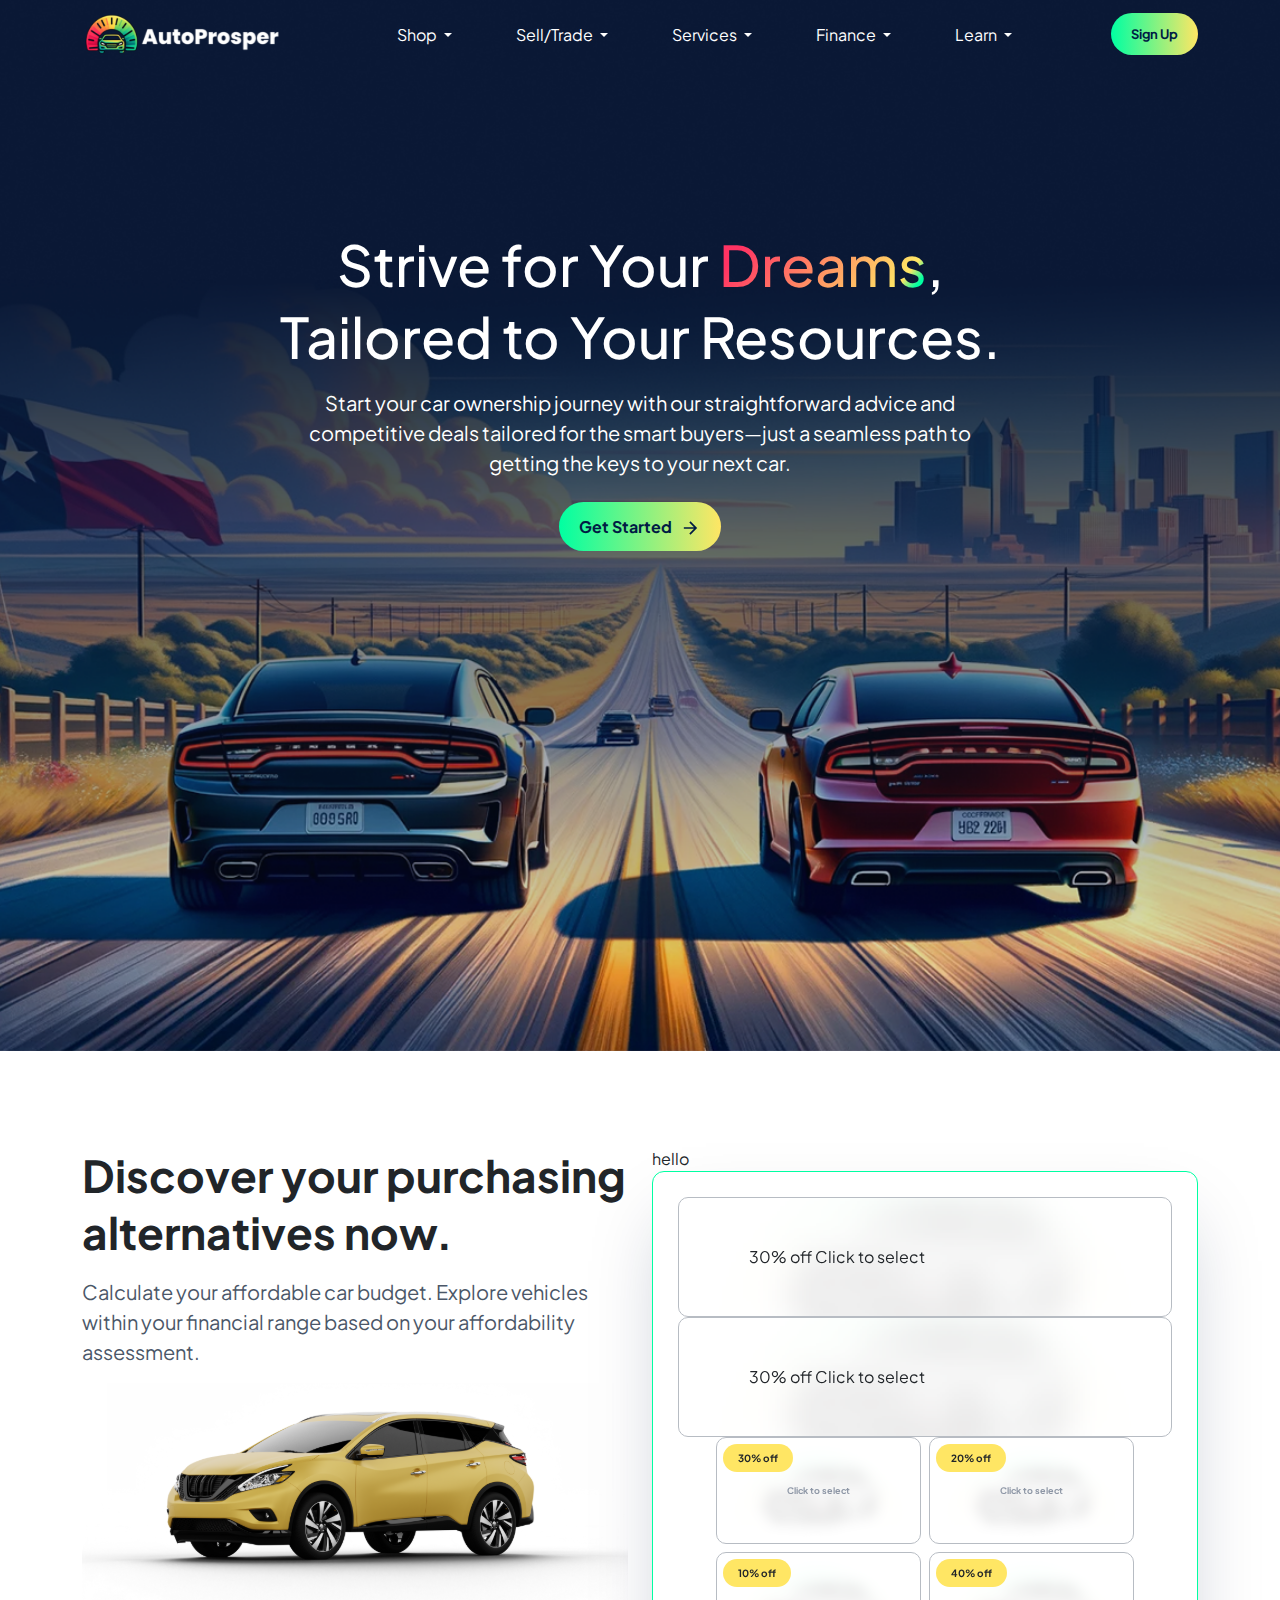
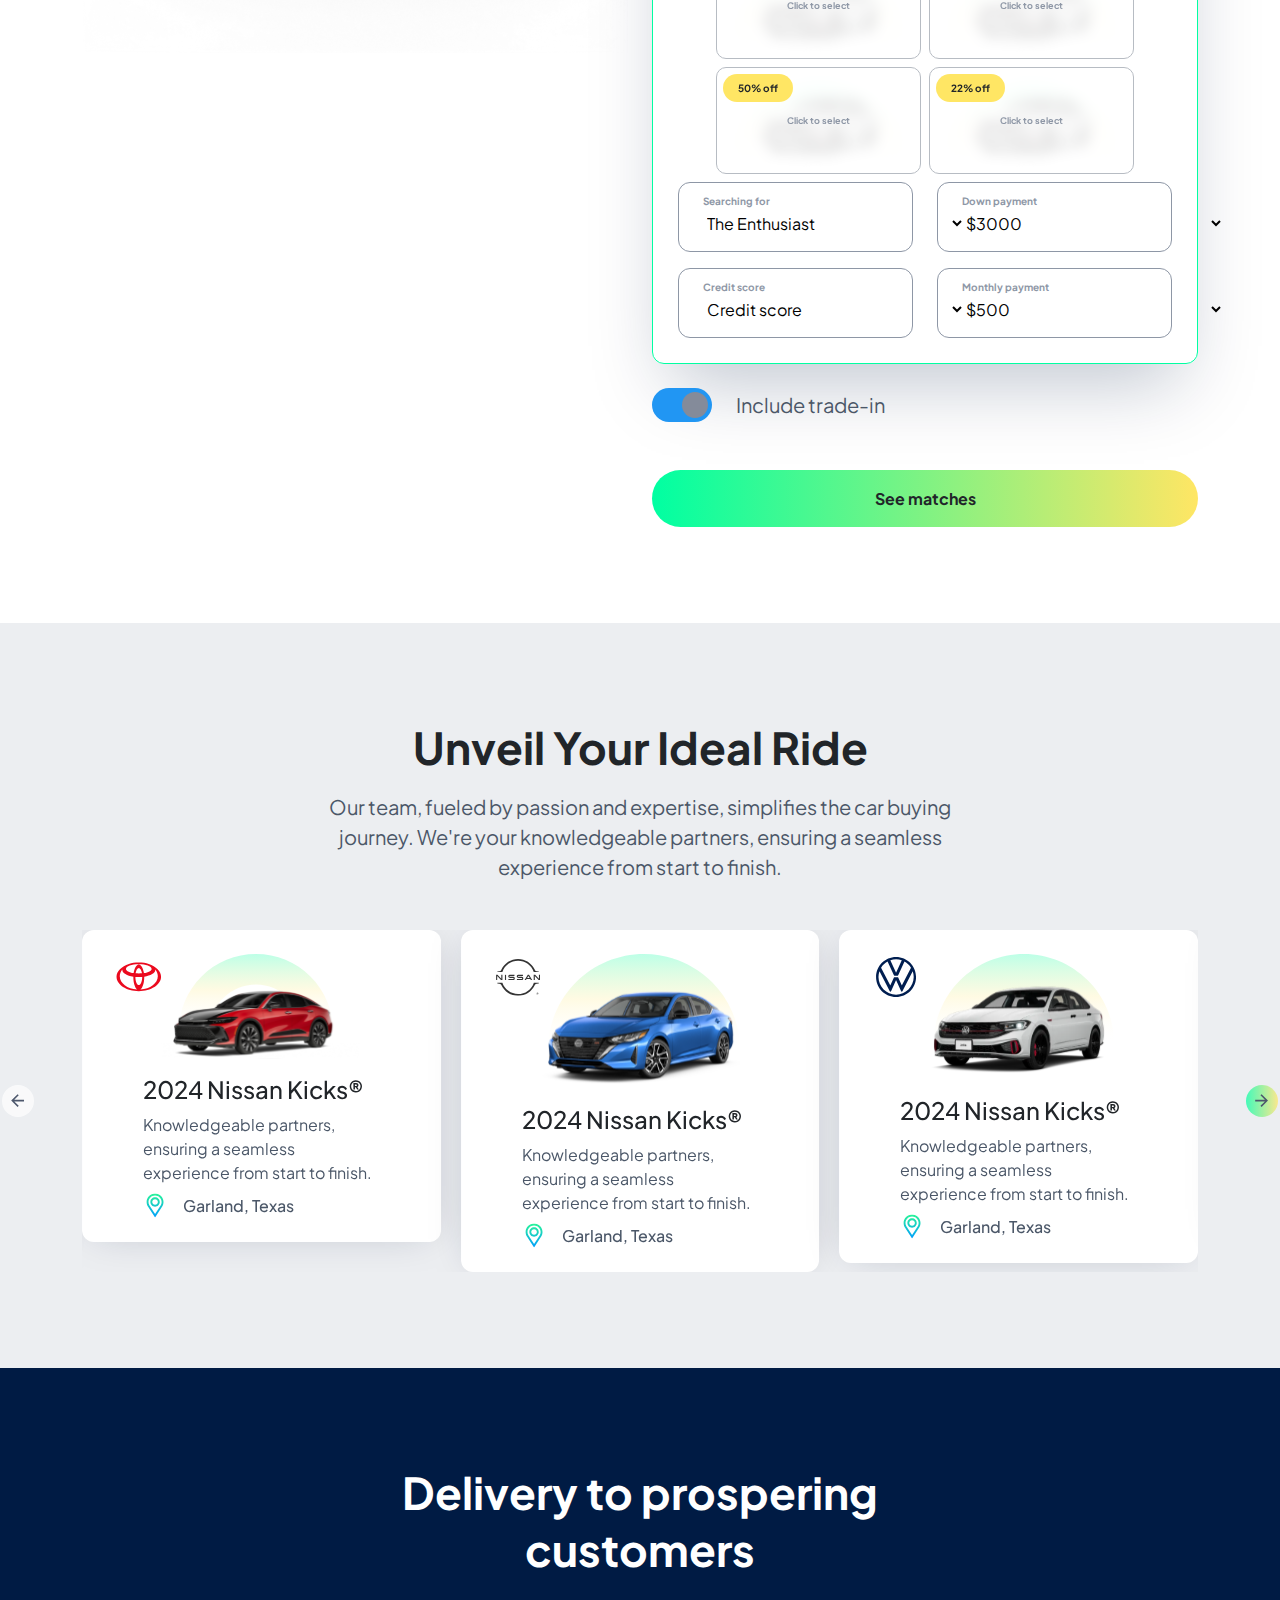
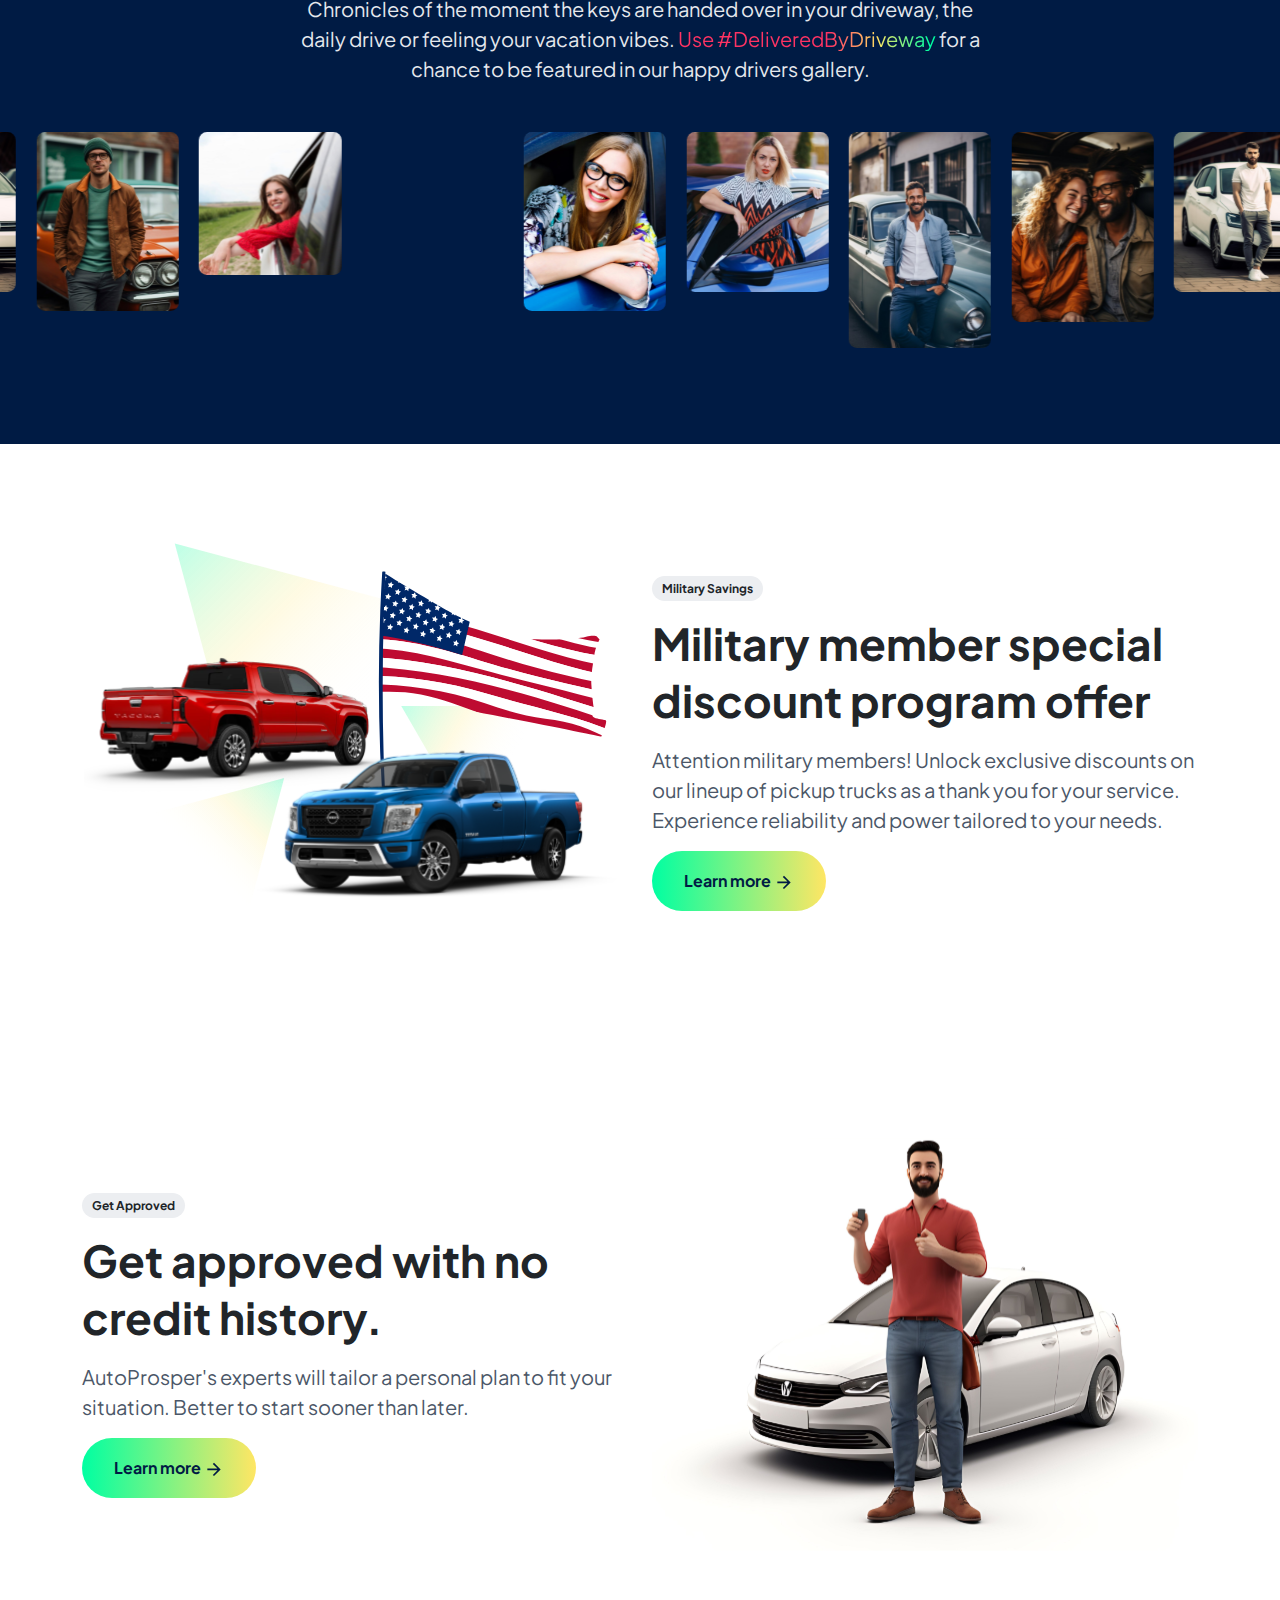
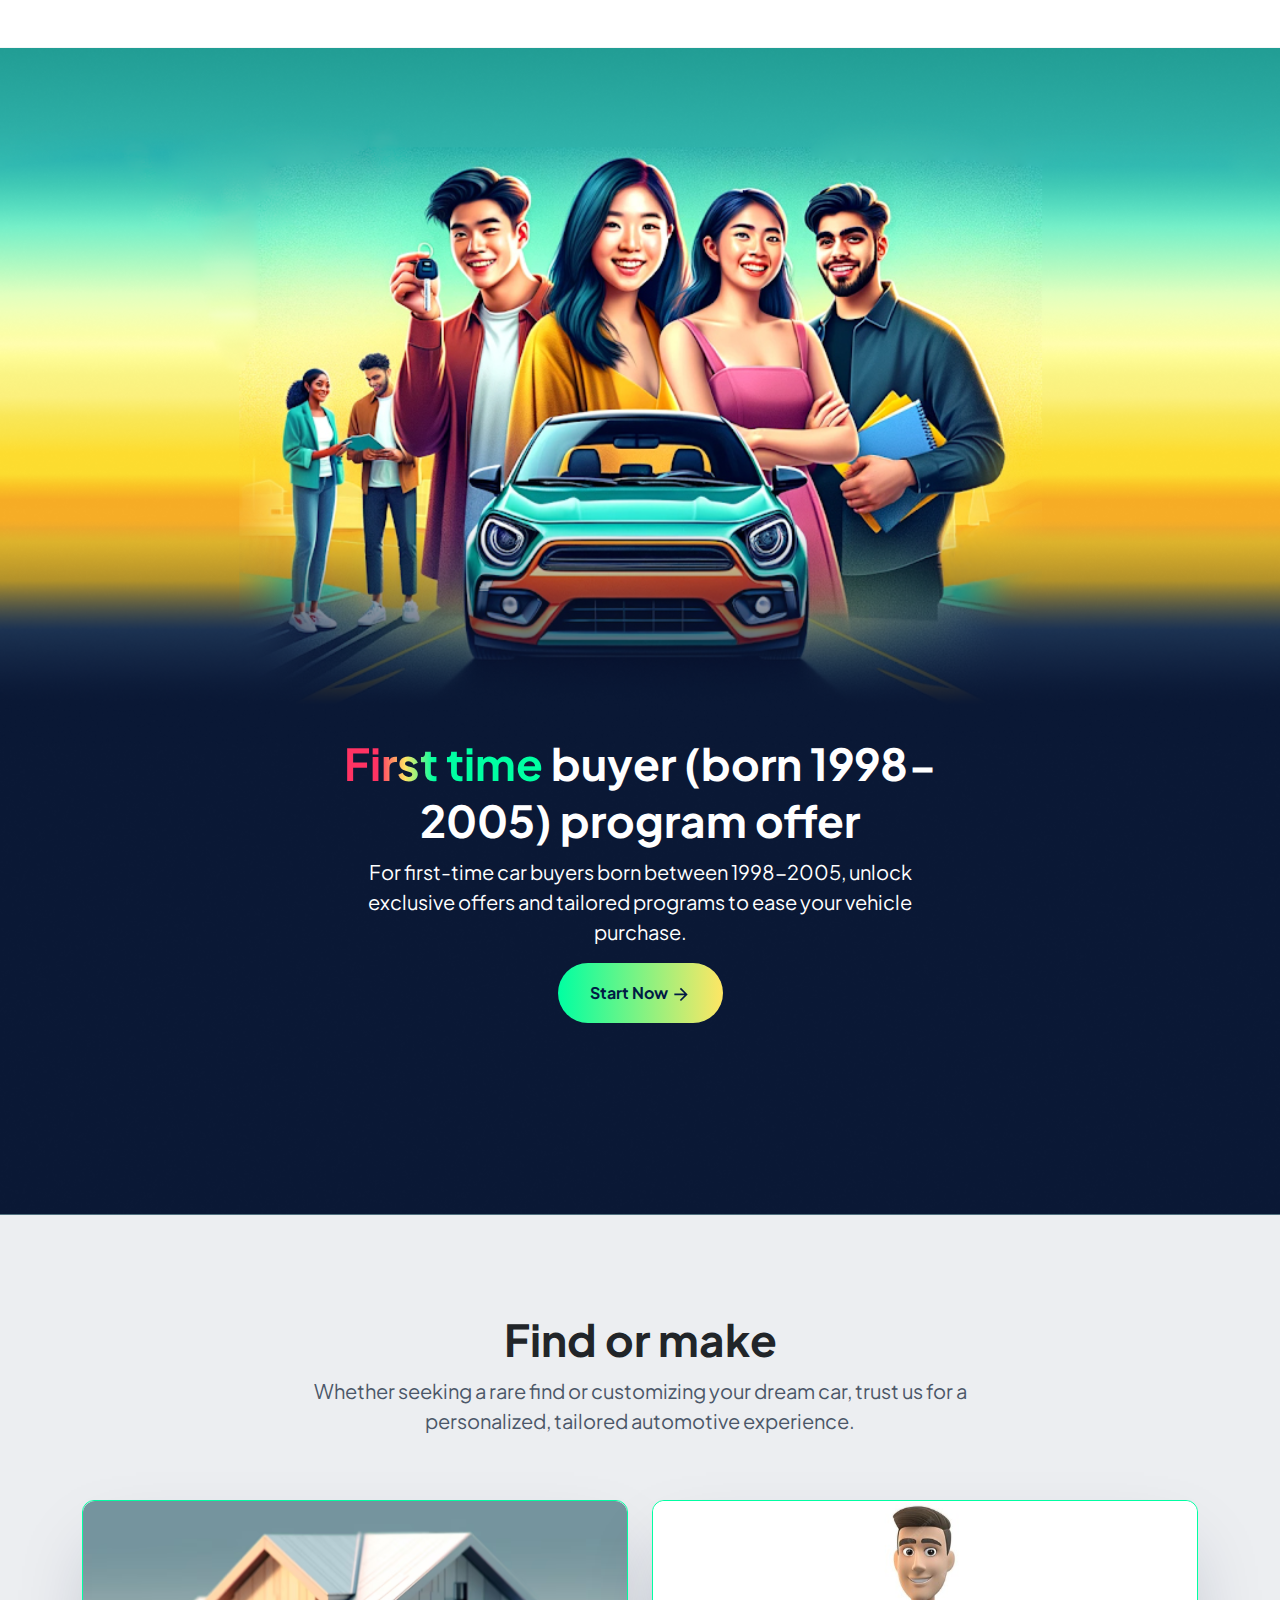
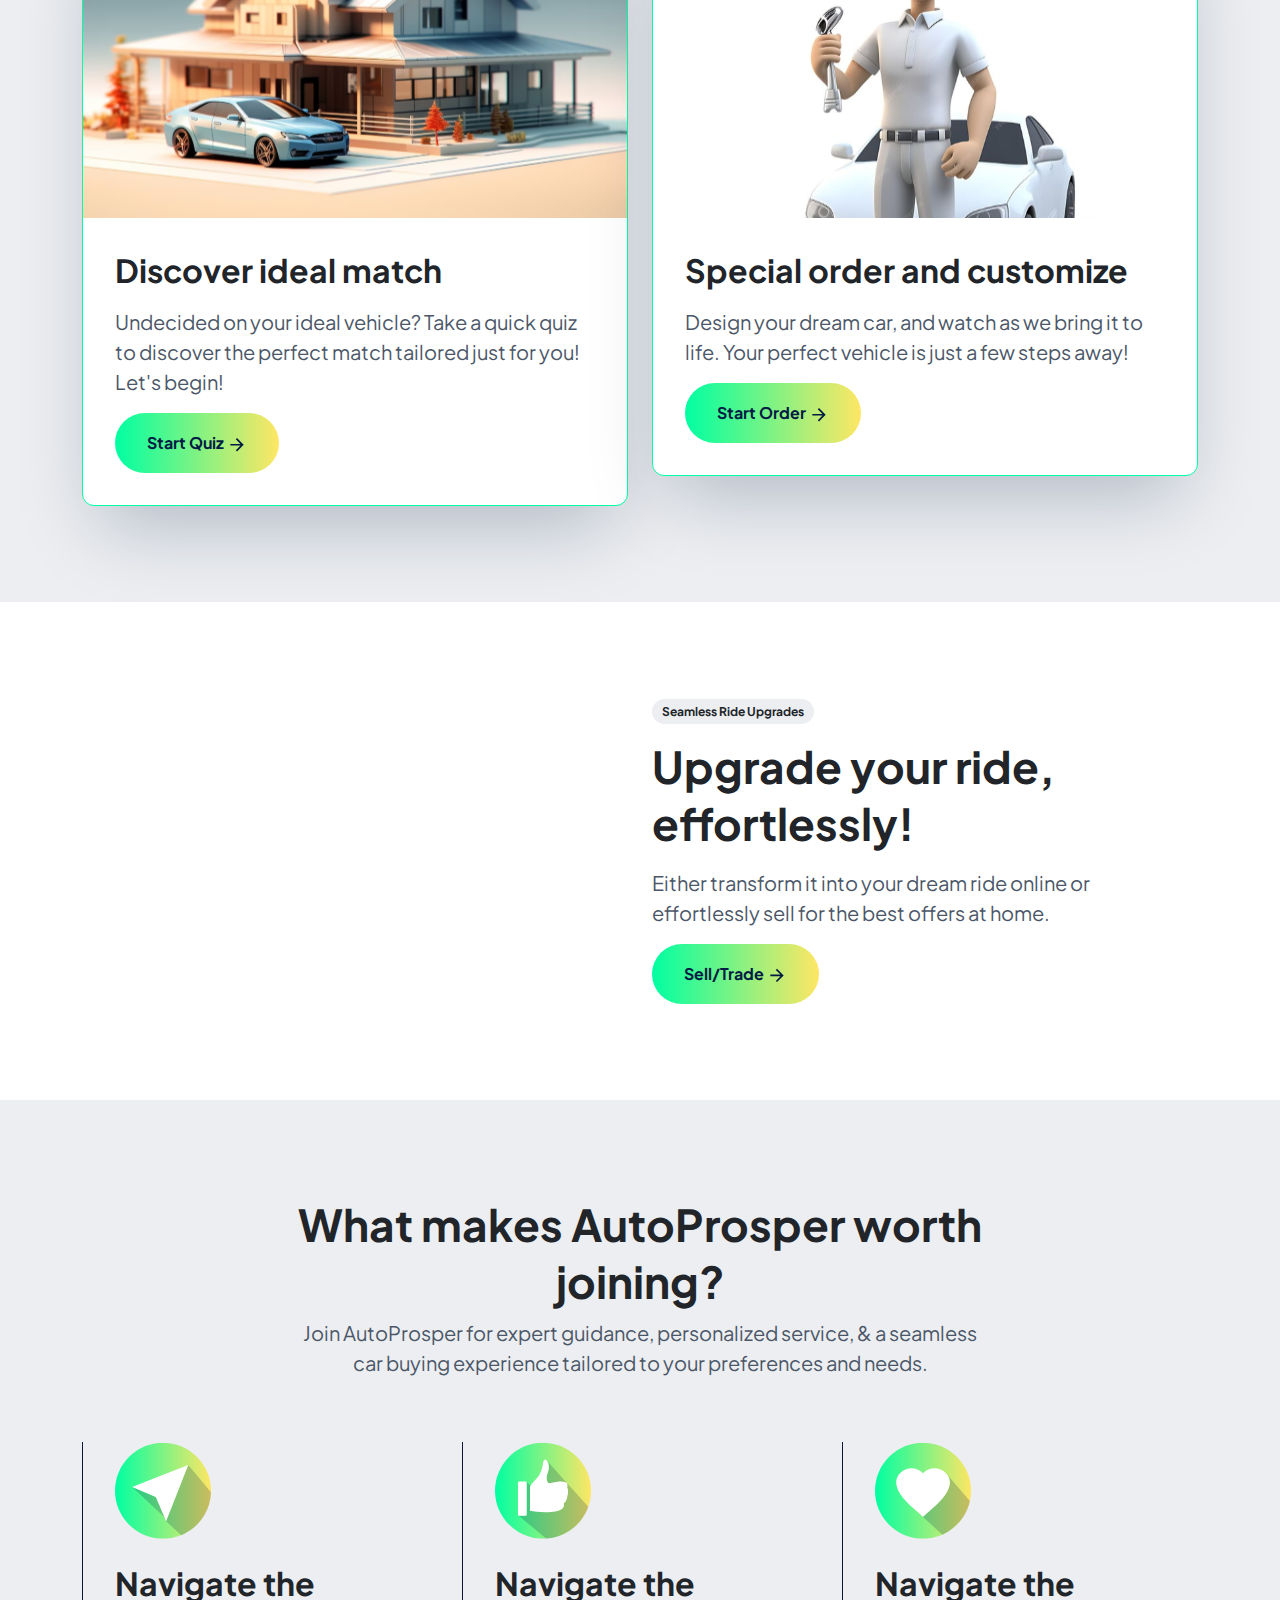
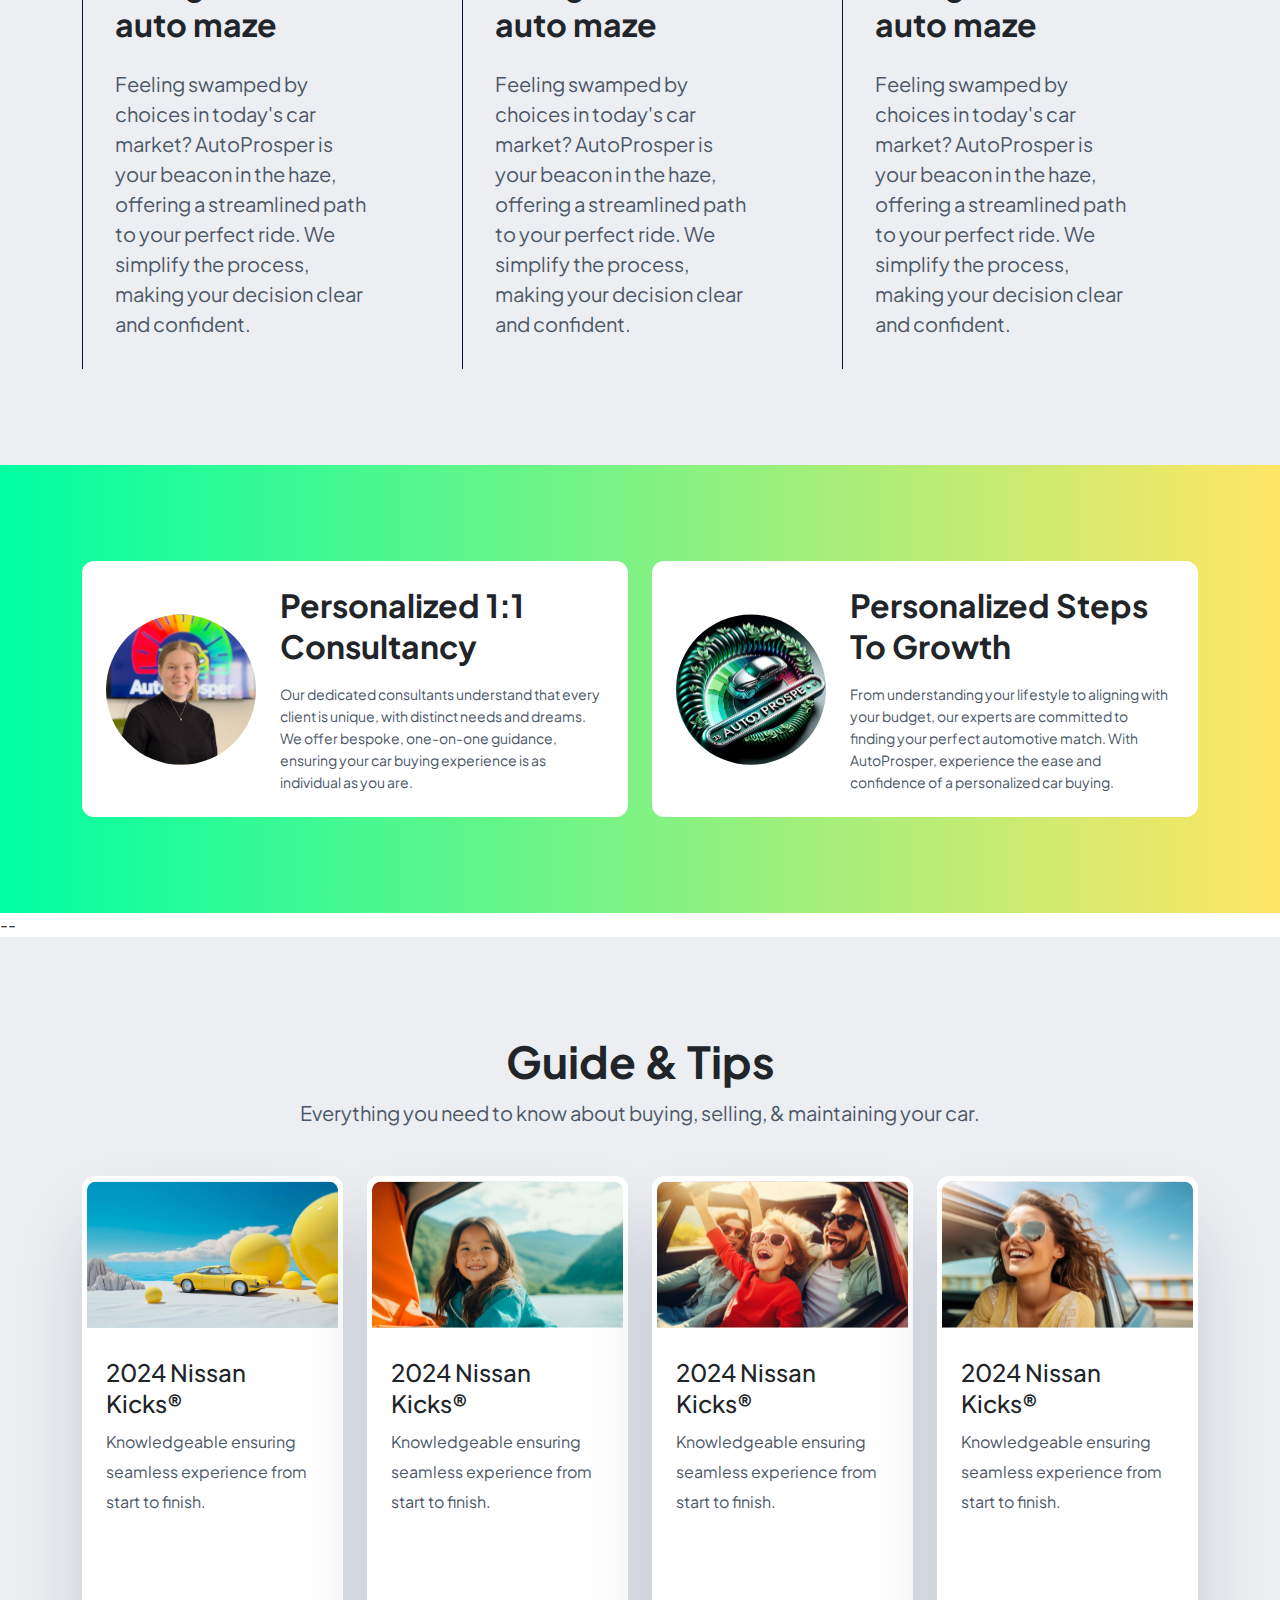
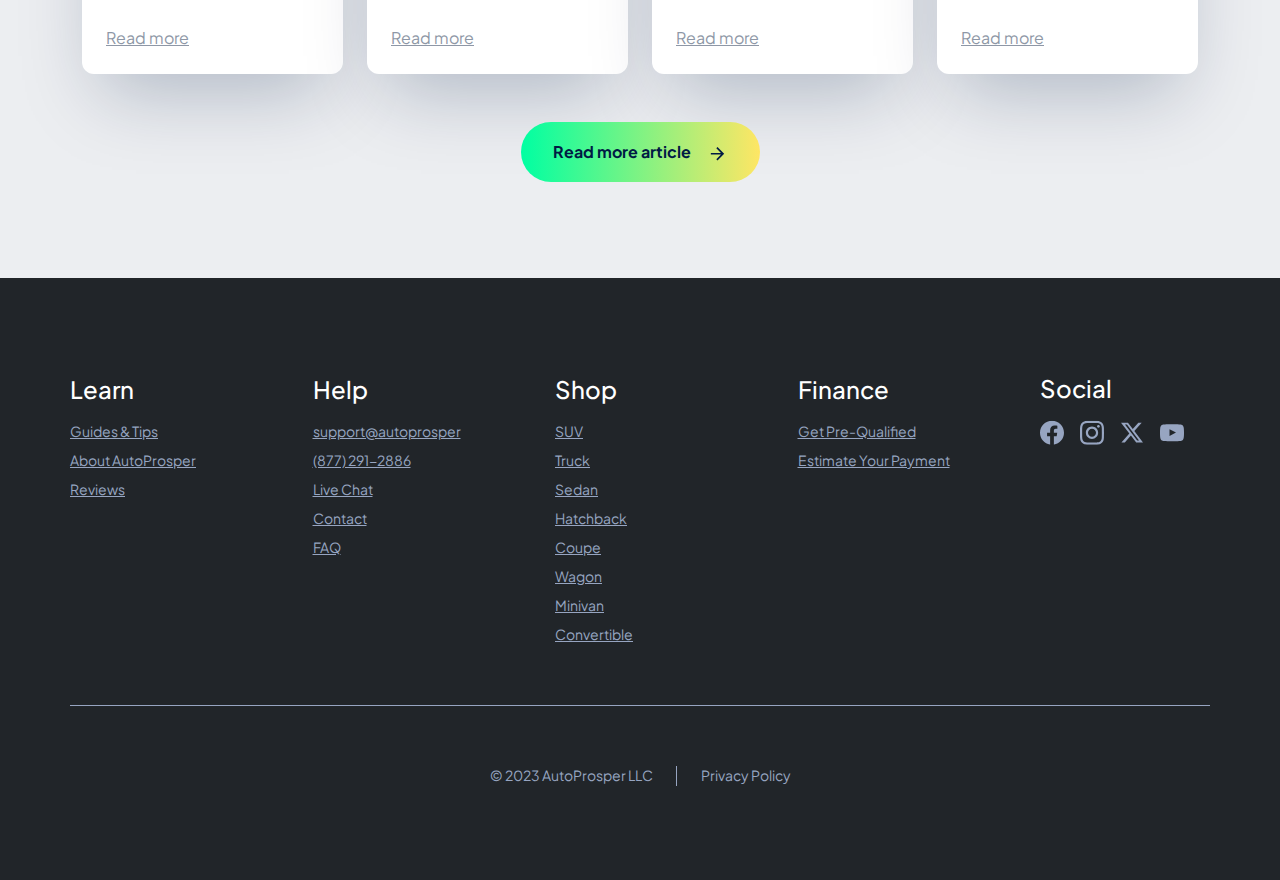
==== commit 0522cd70: "first commit" ====
--- a/index.html
+++ b/index.html
@@ -76,16 +76,14 @@
                     <span class="navbar-toggler-icon"></span>
                 </button> -->
                 <div class="offcanvas-toggle-btn d-block d-lg-none">
-                    <button class="" type="button" data-bs-toggle="offcanvas" data-bs-target="#offcanvasWithBothOptions"
-                        aria-controls="offcanvasWithBothOptions">
-                        <svg width="23" height="17" viewBox="0 0 23 17" fill="none" xmlns="http://www.w3.org/2000/svg">
-                            <path d="M1.5 8.5H21" stroke="#06589C" stroke-width="3" stroke-linecap="round"
-                                stroke-linejoin="round" />
-                            <path d="M1.5 2H21" stroke="#06589C" stroke-width="3" stroke-linecap="round"
-                                stroke-linejoin="round" />
-                            <path d="M1.5 15H21" stroke="#06589C" stroke-width="3" stroke-linecap="round"
-                                stroke-linejoin="round" />
+                    <button class="" id="offcanvas-btn" type="button" data-bs-toggle="offcanvas"
+                        data-bs-target="#offcanvasWithBothOptions" aria-controls="offcanvasWithBothOptions">
+                        <svg width="24" height="24" viewBox="0 0 24 24" fill="none" xmlns="http://www.w3.org/2000/svg">
+                            <path d="M3 7H21" stroke="#FFF" stroke-width="1.5" stroke-linecap="round" />
+                            <path d="M3 17H21" stroke="#FFF" stroke-width="1.5" stroke-linecap="round" />
+                            <path d="M3 12H21" stroke="#FFF" stroke-width="1.5" stroke-linecap="round" />
                         </svg>
+
 
                     </button>
                 </div>
@@ -177,10 +175,11 @@
         <div class="container">
             <div class="row">
                 <div class="text-center">
-                    <h1 class="banner-head fs-56 fw-semi-medium text-white m-auto">Strive for Your <span
+                    <h1 class="banner-head fs-56 lh-72 fw-semi-medium text-white m-auto">Strive for Your <span
                             class="dreams">Dreams</span>,
                         Tailored to Your Resources.</h1>
-                    <p class="banner-sub-head text-white fs-20 fw-semi-medium mt-3 m-auto">Start your car ownership
+                    <p class="banner-sub-head text-white fs-20 lh-30 fw-semi-medium mt-3 m-auto p2">Start your car
+                        ownership
                         journey with our
                         straightforward
                         advice and competitive deals tailored for the smart buyers—just a
@@ -217,14 +216,16 @@
     </section>
 
     <!-- discover  -->
-    <!-- <section class="discover p-100">
+    <section class="discover p-100">
         <div class="container">
             <div class="row">
                 <div class="col-lg-6">
                     <div>
-                        <h2 class="discover-left-head fs-44 fw-bold text-dark">Discover your purchasing alternatives
+                        <h2 class="discover-left-head fs-44 lh-57 fw-bold text-dark">Discover your purchasing
+                            alternatives
                             now.</h2>
-                        <p class="discover-left-sub mt-3">Calculate your affordable car budget. Explore vehicles within
+                        <p class="discover-left-sub mt-3 p2">Calculate your affordable car budget. Explore vehicles
+                            within
                             your financial
                             range based on
                             your affordability assessment.</p>
@@ -236,7 +237,7 @@
 
                 </div>
                 <div class="col-lg-6">
-                    hello 
+                    hello
                     <div class="splide discover-card-1 d-block d-lg-none">
                         <div class="splide__track">
                             <ul class="splide__list">
@@ -292,16 +293,6 @@
 
                     <div class="discover-right-col ">
                         <!-- test  -->
-    <!-- <div class="discounts position-relative">
-                            <label class="discount-label d-block" for="discount">
-                                <input type="radio" class="d-none" id="discount">
-                                <div class="label-content">
-                                    <span>30% off</span>
-                                    <span>Click to select</span>
-                                    <span class="red-border position-absolute start-0 end-0 top-0 bottom-0"></span>
-                                </div>
-                            </label>
-                        </div>
                         <div class="discounts position-relative">
                             <label class="discount-label d-block" for="discount">
                                 <input type="radio" class="d-none" id="discount">
@@ -311,11 +302,18 @@
                                     <span class="red-border position-absolute start-0 end-0 top-0 bottom-0"></span>
                                 </div>
                             </label>
-                        </div> -->
-
-
-
-    <!-- <div
+                        </div>
+                        <div class="discounts position-relative">
+                            <label class="discount-label d-block" for="discount">
+                                <input type="radio" class="d-none" id="discount">
+                                <div class="label-content">
+                                    <span>30% off</span>
+                                    <span>Click to select</span>
+                                    <span class="red-border position-absolute start-0 end-0 top-0 bottom-0"></span>
+                                </div>
+                            </label>
+                        </div>
+                        <div
                             class="discover-right-head d-flex align-items-center justify-content-center flex-wrap gap-2 d-none d-lg-flex">
                             <div class="discounts position-relative">
                                 <div class="discount-off position-absolute">
@@ -363,7 +361,7 @@
                             </div>
                         </div>
 
-                        <div class="discover-right-middle mt-2" </div>
+                        <div class="discover-right-middle mt-2">
                             <div class="row gy-3">
                                 <div class="col-lg-6">
                                     <div class="right-middle">
@@ -419,21 +417,21 @@
                                     </div>
                                 </div>
                             </div>
-                        </div> -->
-    <!-- </div>
-
- -->
-
-
-
-
-
-    <!-- <div class="mt-4 d-flex align-items-center gap-4">
+                        </div>
+                    </div>
+
+
+
+
+
+
+
+                    <div class="mt-4 d-flex align-items-center gap-4">
                         <label class="switch">
                             <input type="checkbox" checked>
                             <span class="slider round"></span>
                         </label>
-                        <p>Include trade-in</p>
+                        <p class="p2">Include trade-in</p>
 
                     </div>
                     <div class="mt-5">
@@ -441,14 +439,14 @@
                             matches</a>
                     </div>
                 </div>
-    </section>  -->
+    </section>
 
     <!-- ideal ride  -->
-    <!-- <section class="ideal-ride p-100">
+    <section class="ideal-ride p-100">
         <div class="container">
             <div class="text-center">
-                <h2 class="fs-44 fw-bold text-dark">Unveil Your Ideal Ride</h2>
-                <p class="ideal-sub mt-3">Our team, fueled by passion and expertise, simplifies the car
+                <h2 class="fs-44 lh-57 fw-bold text-dark">Unveil Your Ideal Ride</h2>
+                <p class="ideal-sub mt-3 p2">Our team, fueled by passion and expertise, simplifies the car
                     buying journey. We're your knowledgeable partners, ensuring a seamless experience from start to
                     finish.</p>
             </div>
@@ -487,8 +485,8 @@
                                         </svg>
                                     </div>
                                     <div class="d-flex flex-column gap-2">
-                                        <h4 class="fs-24-v3 fw-semi-medium text-dark">2024 Nissan Kicks®</h4>
-                                        <p class="ideal-card-sub">Knowledgeable partners, ensuring a seamless
+                                        <h4 class="fs-24-v3 lh-31 fw-semi-medium text-dark">2024 Nissan Kicks®</h4>
+                                        <p class="ideal-card-sub p2">Knowledgeable partners, ensuring a seamless
                                             experience from
                                             start
                                             to
@@ -561,8 +559,8 @@
 
                                     </div>
                                     <div class="d-flex flex-column gap-2">
-                                        <h4 class="fs-24-v3 fw-semi-medium text-dark">2024 Nissan Kicks®</h4>
-                                        <p class="ideal-card-sub">Knowledgeable partners, ensuring a seamless
+                                        <h4 class="fs-24-v3 lh-31 fw-semi-medium text-dark">2024 Nissan Kicks®</h4>
+                                        <p class="ideal-card-sub p2">Knowledgeable partners, ensuring a seamless
                                             experience from
                                             start
                                             to
@@ -605,8 +603,8 @@
                                         </svg>
                                     </div>
                                     <div class="d-flex flex-column gap-2">
-                                        <h4 class="fs-24-v3 fw-semi-medium text-dark">2024 Nissan Kicks®</h4>
-                                        <p class="ideal-card-sub">Knowledgeable partners, ensuring a seamless
+                                        <h4 class="fs-24-v3 lh-31 fw-semi-medium text-dark">2024 Nissan Kicks®</h4>
+                                        <p class="ideal-card-sub p2">Knowledgeable partners, ensuring a seamless
                                             experience from
                                             start
                                             to
@@ -655,173 +653,14 @@
 
         </div>
         </div>
-    </section> -->
-
-    <!-- accordion  -->
-
-    <section class="accordions p-100">
-        <div class="container">
-            <h1 class="text-center mb-5">
-                accordion
-            </h1>
-            <div class="row">
-                <div class="col-lg-6">
-                    <div class="accordion" id="accordionExample">
-                        <div class="">
-                            <div class="accordion-item">
-                                <h2 class="accordion-header">
-                                    <button class="accordion-button" type="button" data-bs-toggle="collapse"
-                                        data-bs-target="#collapseOne" aria-expanded="true" aria-controls="collapseOne">
-
-                                        What is interaction design?
-                                    </button>
-                                </h2>
-                                <div id="collapseOne" class="accordion-collapse collapse show"
-                                    data-bs-parent="#accordionExample">
-                                    <div class="accordion-body mt-3">
-                                        11 Once you sign up for our WordPress development services and sign a
-                                        confidentiality
-                                        agreement, we’ll need the design files (Sketch or PSDs) and detailed
-                                    </div>
-                                </div>
-                            </div>
-                        </div>
-                        <div class="accordion-item">
-                            <h2 class="accordion-header">
-                                <button class="accordion-button collapsed" type="button" data-bs-toggle="collapse"
-                                    data-bs-target="#collapseTwo" aria-expanded="false" aria-controls="collapseTwo">
-                                    Do you also provide web design services?
-                                </button>
-                            </h2>
-                            <div id="collapseTwo" class="accordion-collapse collapse"
-                                data-bs-parent="#accordionExample">
-                                <div class="accordion-body">
-                                    Once you sign up for our WordPress development services and sign a confidentiality
-                                    agreement, we’ll need the design files (Sketch or PSDs) and detailed
-                                </div>
-                            </div>
-                        </div>
-                        <div class="accordion-item">
-                            <h2 class="accordion-header">
-                                <button class="accordion-button collapsed" type="button" data-bs-toggle="collapse"
-                                    data-bs-target="#collapseThree" aria-expanded="false" aria-controls="collapseThree">
-                                    How much do you charge for your UX/Ui design services?
-                                </button>
-                            </h2>
-                            <div id="collapseThree" class="accordion-collapse collapse"
-                                data-bs-parent="#accordionExample">
-                                <div class="accordion-body">
-                                    33 Once you sign up for our WordPress development services and sign a
-                                    confidentiality
-                                    agreement, we’ll need the design files (Sketch or PSDs) and detailed
-                                </div>
-                            </div>
-                        </div>
-                        <div class="accordion-item">
-                            <h2 class="accordion-header">
-                                <button class="accordion-button collapsed" type="button" data-bs-toggle="collapse"
-                                    data-bs-target="#collapseFour" aria-expanded="false" aria-controls="collapseFour">
-                                    How much do you charge for your UX/Ui design services?
-                                </button>
-                            </h2>
-                            <div id="collapseFour" class="accordion-collapse collapse"
-                                data-bs-parent="#accordionExample">
-                                <div class="accordion-body">
-                                    33 Once you sign up for our WordPress development services and sign a
-                                    confidentiality
-                                    agreement, we’ll need the design files (Sketch or PSDs) and detailed
-                                </div>
-                            </div>
-                        </div>
-                        <div class="accordion-item">
-                            <h2 class="accordion-header">
-                                <button class="accordion-button collapsed" type="button" data-bs-toggle="collapse"
-                                    data-bs-target="#collapseFive" aria-expanded="false" aria-controls="collapseFive">
-                                    How much do you charge for your UX/Ui design services?
-                                </button>
-                            </h2>
-                            <div id="collapseFive" class="accordion-collapse collapse"
-                                data-bs-parent="#accordionExample">
-                                <div class="accordion-body">
-                                    33 Once you sign up for our WordPress development services and sign a
-                                    confidentiality
-                                    agreement, we’ll need the design files (Sketch or PSDs) and detailed
-                                </div>
-                            </div>
-                        </div>
-                    </div>
-                </div>
-            </div>
-
-
-
-
-
-
-
-
-
-
-
-
-
-
-
-
-
-
-
-
-
-
-
-
-
-
-
-
-
-
-
-        </div>
-
-
     </section>
 
-    <!-- lightbox  -->
-    <section class="lightbox p-100">
-        <div class="container">
-            <h1 class="text-center mb-5">
-                lightbox
-            </h1>
-            <div class="popup-gallery d-flex justify-content-center gap-3">
-                <a href="assets/img/light-1.jpg" title="The Cleaner"><img src="assets/img/light-1.jpg" width="200"
-                        height="200"></a>
-                <a href="assets/img/light-2.jpg" title="The Cleaner"><img src="assets/img/light-2.jpg" width="200"
-                        height="200"></a>
-                <a href="assets/img/light-3.jpg" title="The Cleaner"><img src="assets/img/light-3.jpg" width="200"
-                        height="200"></a>
-                <a href="assets/img/light-4.jpg" title="The Cleaner"><img src="assets/img/light-4.jpg" width="200"
-                        height="200"></a>
-                <a href="assets/img/light-5.jpg" title="The Cleaner"><img src="assets/img/light-5.jpg" width="200"
-                        height="200"></a>
-                <a href="assets/img/light-6.jpg" title="The Cleaner"><img src="assets/img/light-6.jpg" width="200"
-                        height="200"></a>
-                <a href="assets/img/light-7.jpg" title="The Cleaner"><img src="assets/img/light-7.jpg" width="200"
-                        height="200"></a>
-
-
-
-            </div>
-        </div>
-    </section>
-
     <!-- prospering-customers  -->
-    <!-- <section class="prospering-customers p-100">
+    <section class="prospering-customers p-100">
         <div class="container">
             <div class="text-center">
-                <h2 class="customers-head fs-44 fw-bold text-white ">Delivery to prospering customers</h2>
-                <p class="customers-sub mt-3">Chronicles of the moment the keys are handed over in your
+                <h2 class="customers-head fs-44 lh-57 fw-bold text-white ">Delivery to prospering customers</h2>
+                <p class="customers-sub mt-3 p2">Chronicles of the moment the keys are handed over in your
                     driveway, the daily drive or feeling your vacation vibes. <span class="drive">
                         Use #DeliveredByDriveway
                     </span>
@@ -882,10 +721,10 @@
 
 
         </div>
-    </section> -->
+    </section>
 
     <!-- military-offer  -->
-    <!-- <section class="military-offer p-100">
+    <section class="military-offer p-100">
         <div class="container">
             <div class="row align-items-center">
                 <div class="col-lg-6">
@@ -897,9 +736,11 @@
                 <div class="col-lg-6">
                     <div class="text-center text-lg-start">
                         <h6 class="miltary-mini-head fs-12 fw-bold text-dark">Military Savings</h6>
-                        <h2 class=" miltary-head fs-44 fw-bold text-dark mt-3">Military member special discount program
+                        <h2 class=" miltary-head fs-44 lh-57 fw-bold text-dark mt-3">Military member special discount
+                            program
                             offer</h2>
-                        <p class="miltary-sub-head mt-3">Attention military members! Unlock exclusive discounts on our
+                        <p class="miltary-sub-head mt-3 p2">Attention military members! Unlock exclusive discounts on
+                            our
                             lineup of pickup
                             trucks as a
                             thank
@@ -920,17 +761,18 @@
                     </div>
                 </div>
             </div>
-    </section> -->
+    </section>
 
     <!-- credit-history  -->
-    <!-- <section class="credit-history p-100">
+    <section class="credit-history p-100">
         <div class="container">
             <div class="row align-items-center flex-column-reverse flex-lg-row">
                 <div class="col-lg-6">
                     <div class="text-center text-lg-start">
                         <h6 class="miltary-mini-head fs-12 fw-bold text-dark">Get Approved</h6>
-                        <h2 class="fs-44 fw-bold text-dark mt-3">Get approved with no credit history.</h2>
-                        <p class="mt-3">AutoProsper's experts will tailor a personal plan to fit your situation. Better
+                        <h2 class="fs-44 lh-57 fw-bold text-dark mt-3">Get approved with no credit history.</h2>
+                        <p class="mt-3 p2">AutoProsper's experts will tailor a personal plan to fit your situation.
+                            Better
                             to start sooner than later.</p>
                         <div class="mt-3">
                             <a class="green-yello-btn" href="">Learn more
@@ -954,16 +796,18 @@
                 </div>
 
             </div>
-    </section> -->
+    </section>
 
     <!-- born-offer  -->
-    <!-- <section class="born-offer p-100">
+    <section class="born-offer p-100">
         <div class="container">
             <div class="born-main m-auto text-center">
-                <h2 class="fs-44 fw-bold text-center text-white  mt-3"><span class="first-time">First time</span> buyer
+                <h2 class="fs-44 lh-57 fw-bold text-center text-white  mt-3"><span class="first-time">First time</span>
+                    buyer
                     (born 1998-2005) program offer
                 </h2>
-                <p class="text-white mt-2">For first-time car buyers born between 1998-2005, unlock exclusive offers and
+                <p class="text-white mt-2 p2">For first-time car buyers born between 1998-2005, unlock exclusive offers
+                    and
                     tailored programs to
                     ease your vehicle
                     purchase.</p>
@@ -978,14 +822,15 @@
                 </a>
             </div>
         </div>
-    </section> -->
+    </section>
 
     <!-- find make  -->
-    <!-- <section class="find-make p-100">
+    <section class="find-make p-100">
         <div class="container">
             <div class="text-center ">
-                <h2 class="fs-44 fw-bold text-dark">Find or make</h2>
-                <p class="find-make-sub mt-2">Whether seeking a rare find or customizing your dream car, trust us for a
+                <h2 class="fs-44 lh-57 fw-bold text-dark">Find or make</h2>
+                <p class="find-make-sub mt-2 p2">Whether seeking a rare find or customizing your dream car, trust us for
+                    a
                     personalized,
                     tailored
                     automotive experience.</p>
@@ -997,8 +842,9 @@
                             <img class="w-100 find-card-img" src="assets/img/find-make-img-1.svg" alt="">
                         </div>
                         <div class="find-card-bottom">
-                            <h3 class="fs-32 fw-bold">Discover ideal match</h3>
-                            <p class="mt-3">Undecided on your ideal vehicle? Take a quick quiz to discover the perfect
+                            <h3 class="fs-32 lh-41 fw-bold">Discover ideal match</h3>
+                            <p class="mt-3 p2">Undecided on your ideal vehicle? Take a quick quiz to discover the
+                                perfect
                                 match tailored
                                 just for you! Let's begin!</p>
                             <a class="green-yello-btn mt-3" href="">Start Quiz <span>
@@ -1020,8 +866,8 @@
                             <img class="w-100 find-card-img" src="assets/img/find-make-img-2.svg" alt="">
                         </div>
                         <div class="find-card-bottom">
-                            <h3 class="fs-32 fw-bold">Special order and customize</h3>
-                            <p class="mt-3">Design your dream car, and watch as we bring it to life. Your perfect
+                            <h3 class="fs-32 lh-41 fw-bold">Special order and customize</h3>
+                            <p class="mt-3 p2">Design your dream car, and watch as we bring it to life. Your perfect
                                 vehicle is just a few steps away!</p>
                             <a class="green-yello-btn mt-3" href="">Start Order<span>
                                     <svg xmlns="http://www.w3.org/2000/svg" width="20" height="21" viewBox="0 0 20 21"
@@ -1038,10 +884,10 @@
                 </div>
             </div>
         </div>
-    </section> -->
+    </section>
 
     <!-- upgrade-ride  -->
-    <!-- <section class="upgrade-ride p-100">
+    <section class="upgrade-ride p-100">
         <div class="container">
             <div class="row align-items-center">
                 <div class="col-lg-6">
@@ -1052,8 +898,10 @@
                 <div class="col-lg-6">
                     <div class="upgrade-bottom text-center text-lg-start">
                         <h6 class="upgrade-mini-head fs-12 fw-bold text-dark">Seamless Ride Upgrades</h6>
-                        <h2 class="upgrade-head fs-44 fw-bold text-dark mt-3">Upgrade your ride, effortlessly!</h2>
-                        <p class="miltary-sub-head mt-3">Either transform it into your dream ride online or effortlessly
+                        <h2 class="upgrade-head fs-44 lh-57 fw-bold text-dark mt-3">Upgrade your ride, effortlessly!
+                        </h2>
+                        <p class="miltary-sub-head mt-3 p2">Either transform it into your dream ride online or
+                            effortlessly
                             sell for the best offers at home.</p>
                         <div class="mt-3">
                             <a class="green-yello-btn" href="">Sell/Trade
@@ -1071,14 +919,14 @@
                 </div>
             </div>
         </div>
-    </section> -->
+    </section>
 
     <!-- AutoProsper-join  -->
-    <!-- <section class="autoprosper-join p-100">
+    <section class="autoprosper-join p-100">
         <div class="container">
             <div class="text-center ">
-                <h2 class="join-head fs-44 fw-bold text-dark">What makes AutoProsper worth joining?</h2>
-                <p class="join-sub mt-2">Join AutoProsper for expert guidance, personalized service, & a seamless
+                <h2 class="join-head fs-44 lh-57 fw-bold text-dark">What makes AutoProsper worth joining?</h2>
+                <p class="join-sub mt-2 p2">Join AutoProsper for expert guidance, personalized service, & a seamless
                     car buying experience tailored to your
                     preferences and needs.</p>
             </div>
@@ -1088,9 +936,10 @@
                         <div>
                             <img src="assets/img/join-img-1.svg" alt="">
                         </div>
-                        <h3 class="fs-32 fw-bold">Navigate the
+                        <h3 class="fs-32 lh-41 fw-bold">Navigate the
                             auto maze</h3>
-                        <p>Feeling swamped by choices in today's car market? AutoProsper is your beacon in the haze,
+                        <p class="p2">Feeling swamped by choices in today's car market? AutoProsper is your beacon in
+                            the haze,
                             offering a streamlined path to
                             your perfect ride. We simplify the process, making your decision clear and confident.</p>
                     </div>
@@ -1100,9 +949,10 @@
                         <div>
                             <img src="assets/img/join-img-2.svg" alt="">
                         </div>
-                        <h3 class="fs-32 fw-bold">Navigate the
+                        <h3 class="fs-32 lh-41 fw-bold">Navigate the
                             auto maze</h3>
-                        <p>Feeling swamped by choices in today's car market? AutoProsper is your beacon in the haze,
+                        <p class="p2">Feeling swamped by choices in today's car market? AutoProsper is your beacon in
+                            the haze,
                             offering a streamlined path to
                             your perfect ride. We simplify the process, making your decision clear and confident.</p>
                     </div>
@@ -1112,19 +962,20 @@
                         <div>
                             <img src="assets/img/join-img-3.svg" alt="">
                         </div>
-                        <h3 class="fs-32 fw-bold">Navigate the
+                        <h3 class="fs-32 lh-41 fw-bold">Navigate the
                             auto maze</h3>
-                        <p>Feeling swamped by choices in today's car market? AutoProsper is your beacon in the haze,
+                        <p class="p2">Feeling swamped by choices in today's car market? AutoProsper is your beacon in
+                            the haze,
                             offering a streamlined path to
                             your perfect ride. We simplify the process, making your decision clear and confident.</p>
                     </div>
                 </div>
             </div>
         </div>
-    </section> -->
+    </section>
 
     <!-- consultancy  -->
-    <!-- <section class="consultancy p-100">
+    <section class="consultancy p-100">
         <div class="container">
             <div class="row align-items-center gy-3">
                 <div class="col-lg-6">
@@ -1137,9 +988,9 @@
                             </div>
                             <div class="col-lg-8">
                                 <div class="text-center text-lg-start">
-                                    <h3 class="fs-32 fw-bold ">Personalized 1:1 Consultancy
+                                    <h3 class="fs-32 lh-41 fw-bold ">Personalized 1:1 Consultancy
                                     </h3>
-                                    <p class="fs-14 pt-3">Our dedicated consultants understand that every client is
+                                    <p class="fs-14 pt-3 p2">Our dedicated consultants understand that every client is
                                         unique,
                                         with
                                         distinct needs and
@@ -1164,9 +1015,9 @@
                             </div>
                             <div class="col-lg-8">
                                 <div class="text-center text-lg-start">
-                                    <h3 class="fs-32 fw-bold">Personalized Steps
+                                    <h3 class="fs-32 lh-41 fw-bold">Personalized Steps
                                         To Growth</h3>
-                                    <p class="pt-3 fs-14">From understanding your lifestyle to aligning with your
+                                    <p class="pt-3 fs-14 p2">From understanding your lifestyle to aligning with your
                                         budget, our
                                         experts are committed to finding your perfect
                                         automotive match. With AutoProsper, experience the ease and confidence of a
@@ -1181,14 +1032,15 @@
                 </div>
             </div>
         </div>
-    </section> -->
+    </section>
 
     <!-- guide-tips  -->
-    <!-- <section class="guide-tips p-100">
+    -- <section class="guide-tips p-100">
         <div class="container">
             <div class="text-center ">
-                <h2 class="guide-head fs-44 fw-bold text-dark">Guide & Tips</h2>
-                <p class="guide-sub mt-2">Everything you need to know about buying, selling, & maintaining your car.</p>
+                <h2 class="guide-head fs-44 lh-57 fw-bold text-dark">Guide & Tips</h2>
+                <p class="guide-sub mt-2 p2">Everything you need to know about buying, selling, &
+                    maintaining your car.</p>
             </div>
             <div>
                 <div class="mt-5 d-block d-lg-none ">
@@ -1201,8 +1053,9 @@
                                             <img class="w-100" src="assets/img/tips-img-1.svg" alt="">
                                         </div>
                                         <div class="tips-bottom">
-                                            <h4 class="fs-24 fw-semi-medium">2024 Nissan Kicks®</h4>
-                                            <p class="tips-sub-head mt-2">Knowledgeable ensuring seamless experience
+                                            <h4 class="fs-24 lh-31 fw-semi-medium">2024 Nissan Kicks®</h4>
+                                            <p class="tips-sub-head mt-2 p2">Knowledgeable ensuring
+                                                seamless experience
                                                 from start to
                                                 finish.</p>
                                             <div class="tips-read">
@@ -1217,8 +1070,9 @@
                                             <img class="w-100" src="assets/img/tips-img-2.svg" alt="">
                                         </div>
                                         <div class="tips-bottom">
-                                            <h4 class="fs-24 fw-semi-medium">2024 Nissan Kicks®</h4>
-                                            <p class="tips-sub-head mt-2">Knowledgeable ensuring seamless experience
+                                            <h4 class="fs-24 lh-31 fw-semi-medium">2024 Nissan Kicks®</h4>
+                                            <p class="tips-sub-head mt-2 p2">Knowledgeable ensuring
+                                                seamless experience
                                                 from start to
                                                 finish.</p>
                                             <div class="tips-read">
@@ -1233,8 +1087,9 @@
                                             <img class="w-100" src="assets/img/tips-img-3.svg" alt="">
                                         </div>
                                         <div class="tips-bottom">
-                                            <h4 class="fs-24 fw-semi-medium">2024 Nissan Kicks®</h4>
-                                            <p class="tips-sub-head mt-2">Knowledgeable ensuring seamless experience
+                                            <h4 class="fs-24 lh-31 lh-31 fw-semi-medium">2024 Nissan Kicks®</h4>
+                                            <p class="tips-sub-head mt-2 p2">Knowledgeable ensuring
+                                                seamless experience
                                                 from start to
                                                 finish.</p>
                                             <div class="tips-read">
@@ -1249,8 +1104,9 @@
                                             <img class="w-100" src="assets/img/tips-img-4.svg" alt="">
                                         </div>
                                         <div class="tips-bottom">
-                                            <h4 class="fs-24 fw-semi-medium">2024 Nissan Kicks®</h4>
-                                            <p class="tips-sub-head mt-2">Knowledgeable ensuring seamless experience
+                                            <h4 class="fs-24 lh-31 fw-semi-medium">2024 Nissan Kicks®</h4>
+                                            <p class="tips-sub-head mt-2 p2">Knowledgeable ensuring
+                                                seamless experience
                                                 from start to
                                                 finish.</p>
                                             <div class="tips-read">
@@ -1273,8 +1129,9 @@
                             <img class="w-100" src="assets/img/tips-img-1.svg" alt="">
                         </div>
                         <div class="tips-bottom">
-                            <h4 class="fs-24 fw-semi-medium">2024 Nissan Kicks®</h4>
-                            <p class="tips-sub-head mt-2">Knowledgeable ensuring seamless experience from start to
+                            <h4 class="fs-24 lh-31 fw-semi-medium">2024 Nissan Kicks®</h4>
+                            <p class="tips-sub-head mt-2 p2">Knowledgeable ensuring seamless experience
+                                from start to
                                 finish.</p>
                             <div class="tips-read">
                                 <a class="text-decoration-underline text-dark-4" href="">Read more</a>
@@ -1289,8 +1146,9 @@
                             <img class="w-100" src="assets/img/tips-img-2.svg" alt="">
                         </div>
                         <div class="tips-bottom">
-                            <h4 class="fs-24 fw-semi-medium">2024 Nissan Kicks®</h4>
-                            <p class="tips-sub-head mt-2">Knowledgeable ensuring seamless experience from start to
+                            <h4 class="fs-24 lh-31 fw-semi-medium">2024 Nissan Kicks®</h4>
+                            <p class="tips-sub-head mt-2 p2">Knowledgeable ensuring seamless experience
+                                from start to
                                 finish.</p>
                             <div class="tips-read">
                                 <a class="text-decoration-underline text-dark-4" href="">Read more</a>
@@ -1305,8 +1163,9 @@
                             <img class="w-100" src="assets/img/tips-img-3.svg" alt="">
                         </div>
                         <div class="tips-bottom">
-                            <h4 class="fs-24 fw-semi-medium">2024 Nissan Kicks®</h4>
-                            <p class="tips-sub-head mt-2">Knowledgeable ensuring seamless experience from start to
+                            <h4 class="fs-24 lh-31 fw-semi-medium">2024 Nissan Kicks®</h4>
+                            <p class="tips-sub-head mt-2 p2">Knowledgeable ensuring seamless experience
+                                from start to
                                 finish.</p>
                             <div class="tips-read">
                                 <a class="text-decoration-underline text-dark-4" href="">Read more</a>
@@ -1321,8 +1180,9 @@
                             <img class="w-100" src="assets/img/tips-img-4.svg" alt="">
                         </div>
                         <div class="tips-bottom">
-                            <h4 class="fs-24 fw-semi-medium">2024 Nissan Kicks®</h4>
-                            <p class="tips-sub-head mt-2">Knowledgeable ensuring seamless experience from start to
+                            <h4 class="fs-24 lh-31 fw-semi-medium">2024 Nissan Kicks®</h4>
+                            <p class="tips-sub-head mt-2 p2">Knowledgeable ensuring seamless experience
+                                from start to
                                 finish.</p>
                             <div class="tips-read">
                                 <a class="text-decoration-underline text-dark-4" href="">Read more</a>
@@ -1345,15 +1205,36 @@
                 </a>
             </div>
         </div>
-    </section> -->
-
+    </section>
+
+    <section>
+        <!-- Modal -->
+        <div class="modal text-center fade" id="exampleModal" tabindex="-1" aria-labelledby="exampleModalLabel"
+            aria-hidden="true">
+            <div class="modal-dialog">
+                <div class="modal-content">
+                    <div class="modal-header">
+                        <h1 class="modal-title fs-5" id="exampleModalLabel">Modal title</h1>
+                        <button type="button" class="btn-close" data-bs-dismiss="modal" aria-label="Close"></button>
+                    </div>
+                    <div class="modal-body">
+                        ...
+                    </div>
+                    <div class="modal-footer">
+                        <button type="button" class="btn btn-secondary" data-bs-dismiss="modal">Close</button>
+                        <button type="button" class="btn btn-primary">Save changes</button>
+                    </div>
+                </div>
+            </div>
+        </div>
+    </section>
     <!-- footer  -->
-    <footer class="bg-dark-2">
+    <footer class="bg-dark">
         <div class="container p-100">
             <div class="row gy-5 justify-content-between">
                 <div class="col-lg-2 col-6">
                     <div>
-                        <h4 class="fs-24-v2 fw-semi-medium text-white">Learn</h4>
+                        <h4 class="fs-24-v2 lh-31 fw-semi-medium text-white">Learn</h4>
                         <ul class="footer-links d-flex flex-column gap-2 mt-3">
                             <a href="">Guides & Tips<li></li></a>
                             <a href="">About AutoProsper<li></li></a>
@@ -1363,7 +1244,7 @@
                 </div>
                 <div class="col-lg-2 col-6">
                     <div>
-                        <h4 class="fs-24-v2 fw-semi-medium text-white">Help</h4>
+                        <h4 class="fs-24-v2 lh-31 fw-semi-medium text-white">Help</h4>
                         <ul class="footer-links d-flex flex-column gap-2 mt-3">
                             <a href="">support@autoprosper<li></li></a>
                             <a href="">(877) 291-2886<li></li></a>
@@ -1375,7 +1256,7 @@
                 </div>
                 <div class="col-lg-2 col-6">
                     <div>
-                        <h4 class="fs-24-v2 fw-semi-medium text-white">Shop</h4>
+                        <h4 class="fs-24-v2 lh-31 fw-semi-medium text-white">Shop</h4>
                         <ul class="footer-links d-flex flex-column gap-2 mt-3">
                             <a href="">SUV<li></li></a>
                             <a href="">Truck<li></li></a>
@@ -1390,7 +1271,7 @@
                 </div>
                 <div class="col-lg-2 col-6">
                     <div>
-                        <h4 class="fs-24-v2 fw-semi-medium text-white">Finance</h4>
+                        <h4 class="fs-24-v2 lh-31 fw-semi-medium text-white">Finance</h4>
                         <ul class="footer-links d-flex flex-column gap-2 mt-3">
                             <a href="">Get Pre-Qualified<li></li></a>
                             <a href="">Estimate Your Payment<li></li></a>
@@ -1419,8 +1300,8 @@
             </div>
             <div class="footer-divider"></div>
             <div class="d-flex gap-5 justify-content-center">
-                <p class="copyright copy fs-14-v2">© 2023 AutoProsper LLC</p>
-                <p class="copyright fs-14-v2">Privacy Policy</p>
+                <p class="copyright copy fs-14-v2 p2">© 2023 AutoProsper LLC</p>
+                <p class="copyright fs-14-v2 p2">Privacy Policy</p>
             </div>
         </div>
     </footer>
@@ -1430,14 +1311,47 @@
     <div class="offcanvas offcanvas-start " data-bs-scroll="true" tabindex="-1" id="offcanvasWithBothOptions"
         aria-labelledby="offcanvasWithBothOptionsLabel">
         <div class="offcanvas-header">
-            <h5 class="offcanvas-title" id="offcanvasWithBothOptionsLabel">Backdrop with scrolling</h5>
+            <h2>Menu</h2>
+
             <button type="button" class="btn-close" data-bs-dismiss="offcanvas" aria-label="Close"></button>
         </div>
         <div class="offcanvas-body">
-            <p>Try scrolling the rest of the page to see this option in action.</p>
-        </div>
-    </div> -->
+            <nav>
+                <li class="nav-item dropdown">
+                    <a class="nav-link text-white dropdown-toggle" href="#" id="navbarDropdown" role="button"
+                        data-bs-toggle="dropdown">
+                        Shop
+                    </a>
+                    <ul class="dropdown-menu" aria-labelledby="navbarDropdown">
+                        <li><a class="dropdown-item" href="#">Action</a></li>
+                        <li><a class="dropdown-item" href="#">Another action</a></li>
+                        <li>
+                            <hr class="dropdown-divider">
+                        </li>
+                        <li><a class="dropdown-item" href="#">Something else here</a></li>
+                    </ul>
+                </li>
+                <li class="nav-item dropdown">
+                    <a class="nav-link text-white dropdown-toggle" href="#" id="navbarDropdown" role="button"
+                        data-bs-toggle="dropdown">
+                        Shop
+                    </a>
+                    <ul class="dropdown-menu" aria-labelledby="navbarDropdown">
+                        <li><a class="dropdown-item" href="#">Action</a></li>
+                        <li><a class="dropdown-item" href="#">Another action</a></li>
+                        <li>
+                            <hr class="dropdown-divider">
+                        </li>
+                        <li><a class="dropdown-item" href="#">Something else here</a></li>
+                    </ul>
+                </li> <a href="#">Home</a>
+            </nav>
+        </div>
+    </div>
     <!-- Offcanvas -Start -->
+
+
+
 
 
     <!-- Main Coding End -->
--- a/assets/scss/style.css
+++ b/assets/scss/style.css
@@ -896,13 +896,12 @@
   background-repeat: no-repeat;
   left: 30px;
   top: 0px;
-  transition: all 230ms;
+  transition: all 120ms;
   visibility: visible;
 }
 .accordions .accordion-button.collapsed::before {
   visibility: hidden;
   top: 30px;
-  animation-delay: 20ms;
 }
 
 .lightbox .popup-gallery {
@@ -915,4 +914,17 @@
   width: 100%;
   background-color: black;
   z-index: 999;
+}
+
+.offcanvas-body {
+  background-color: black;
+}
+
+#offcanvas-btn {
+  background-color: transparent !important;
+  border: 0;
+}
+
+.nav-item {
+  list-style: none;
 }/*# sourceMappingURL=style.css.map */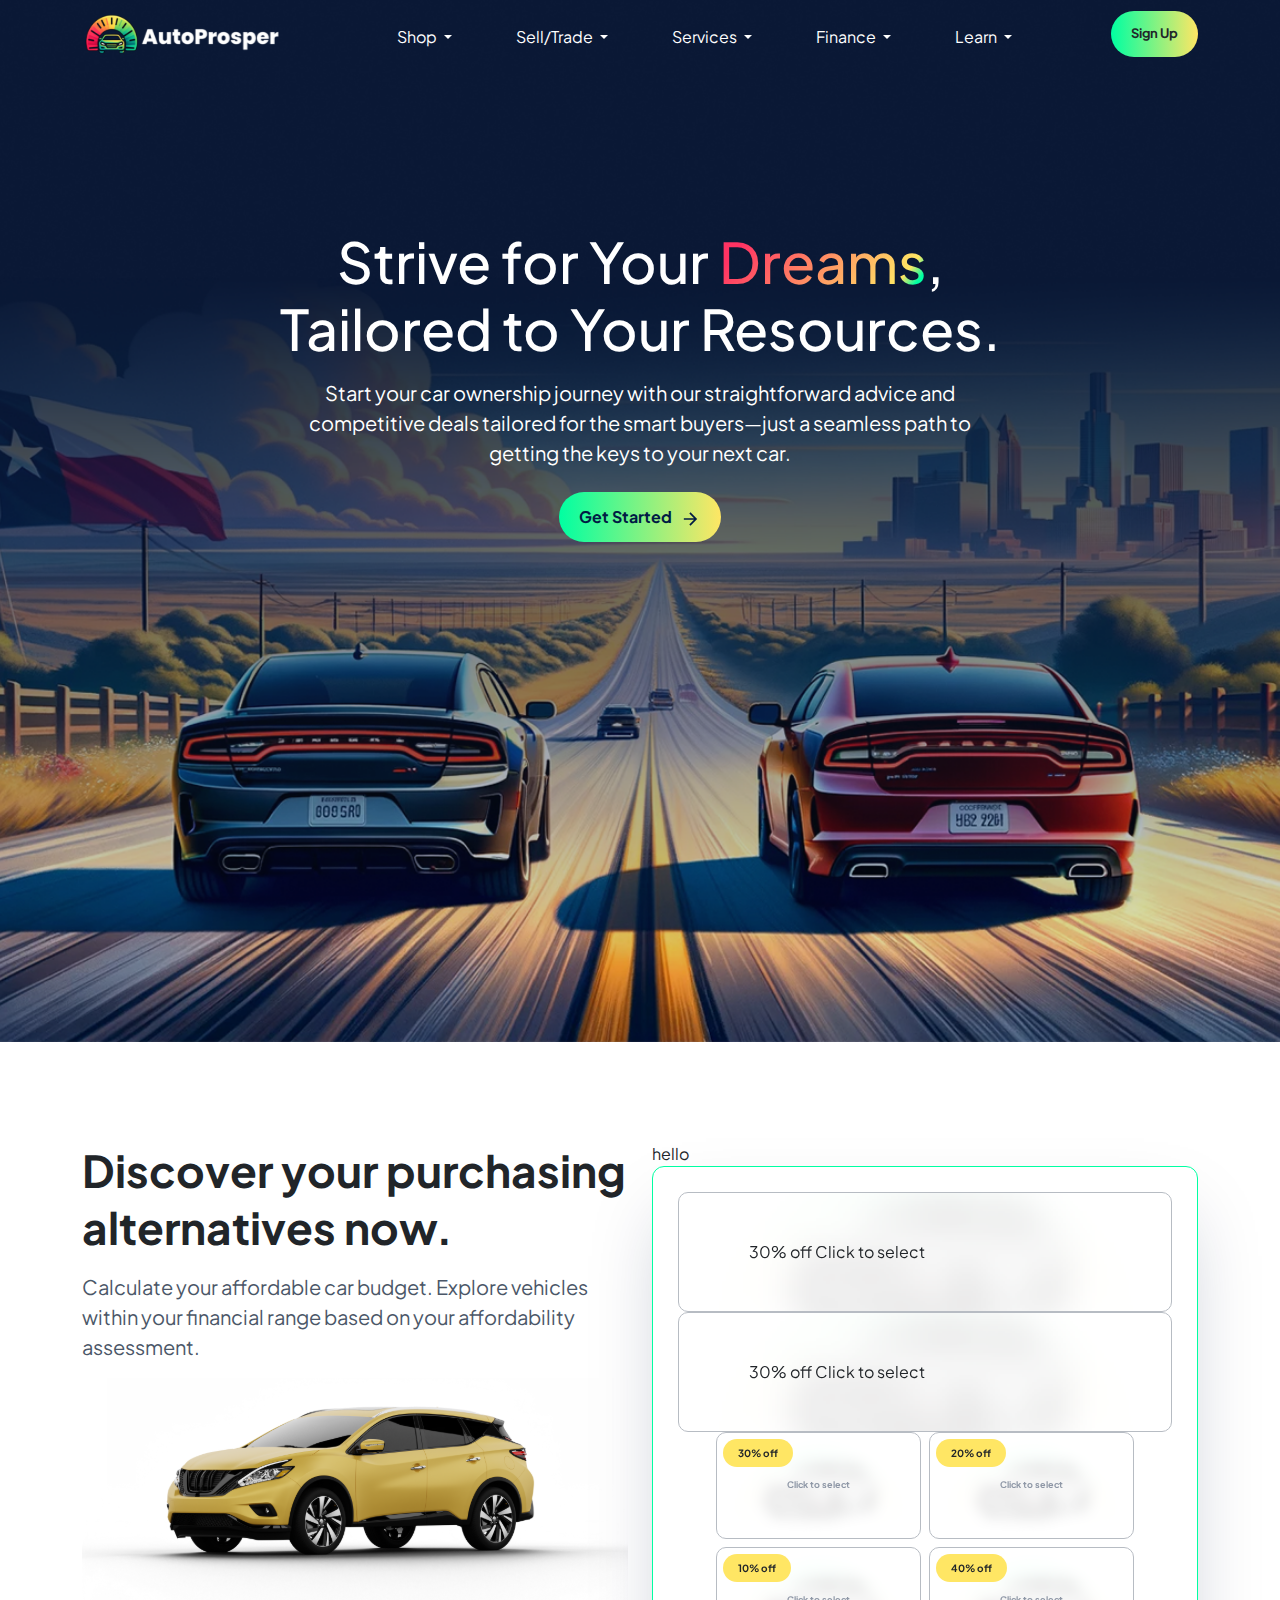
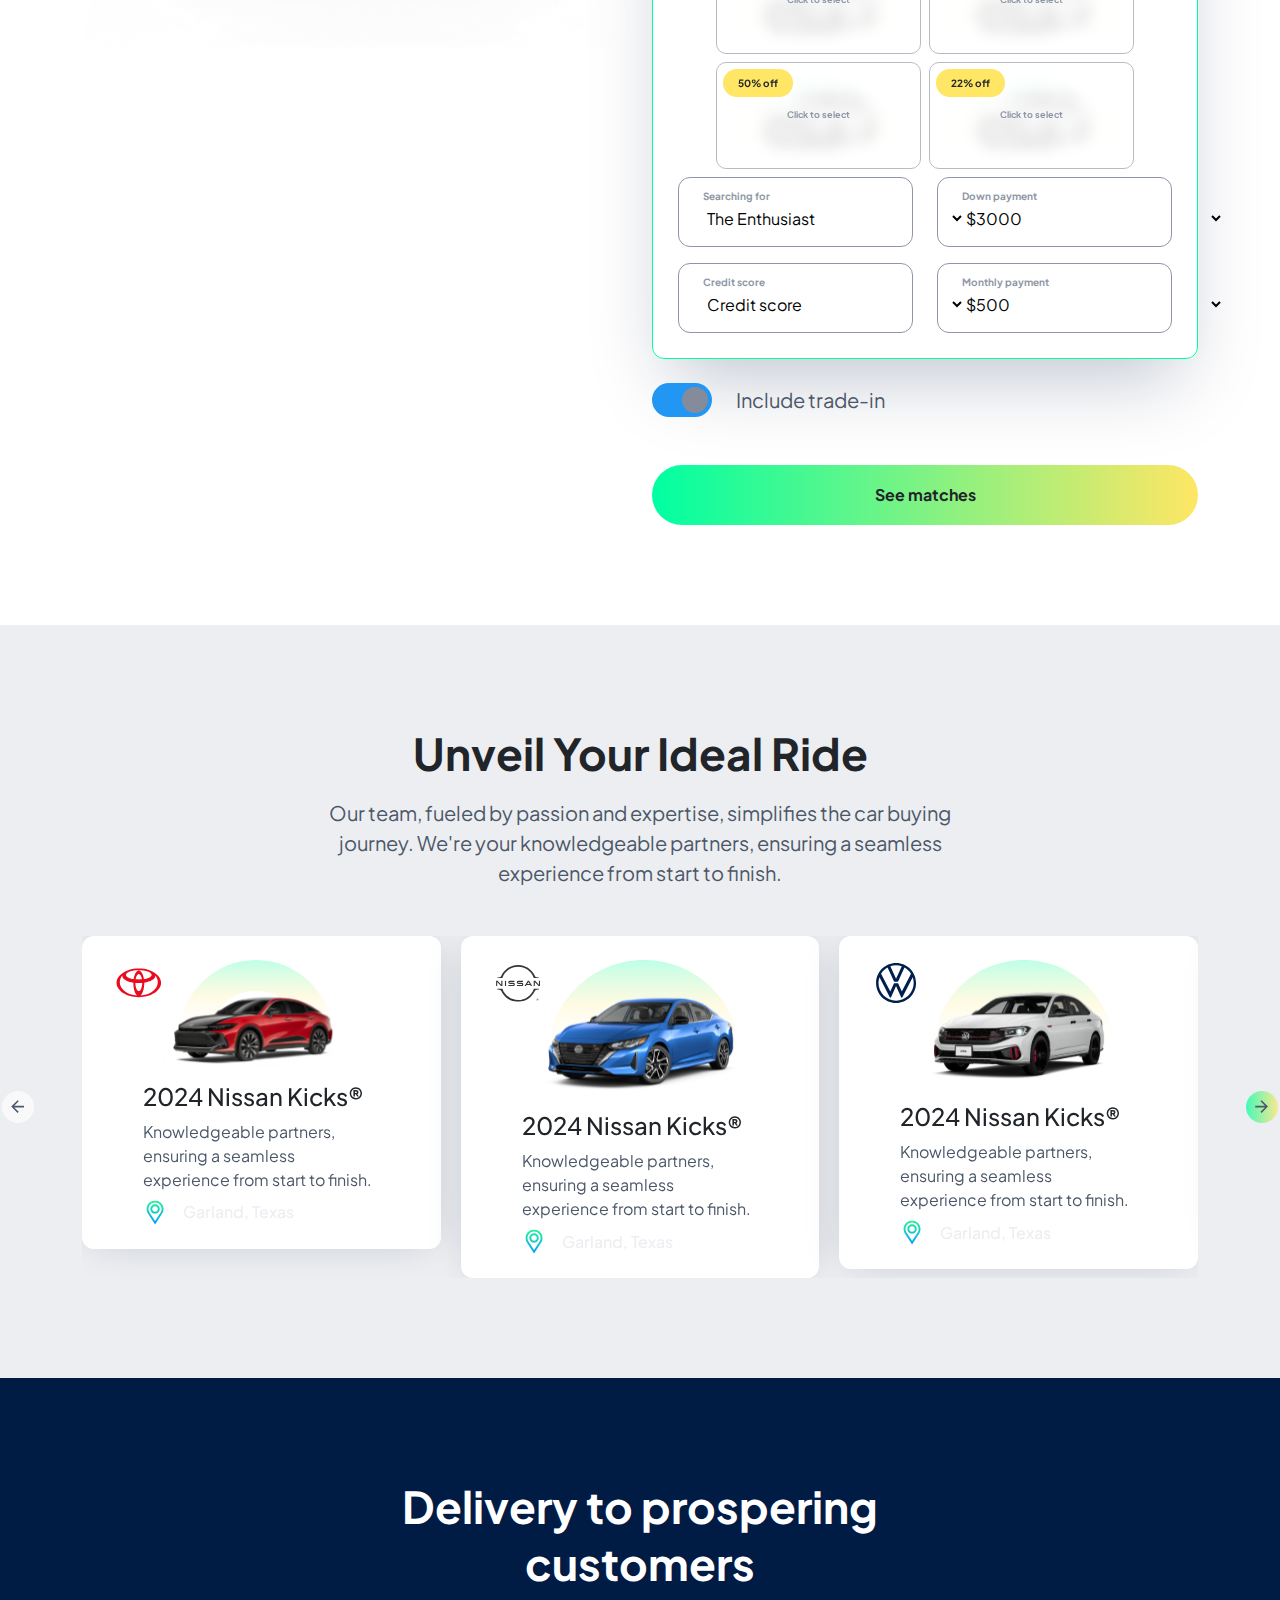
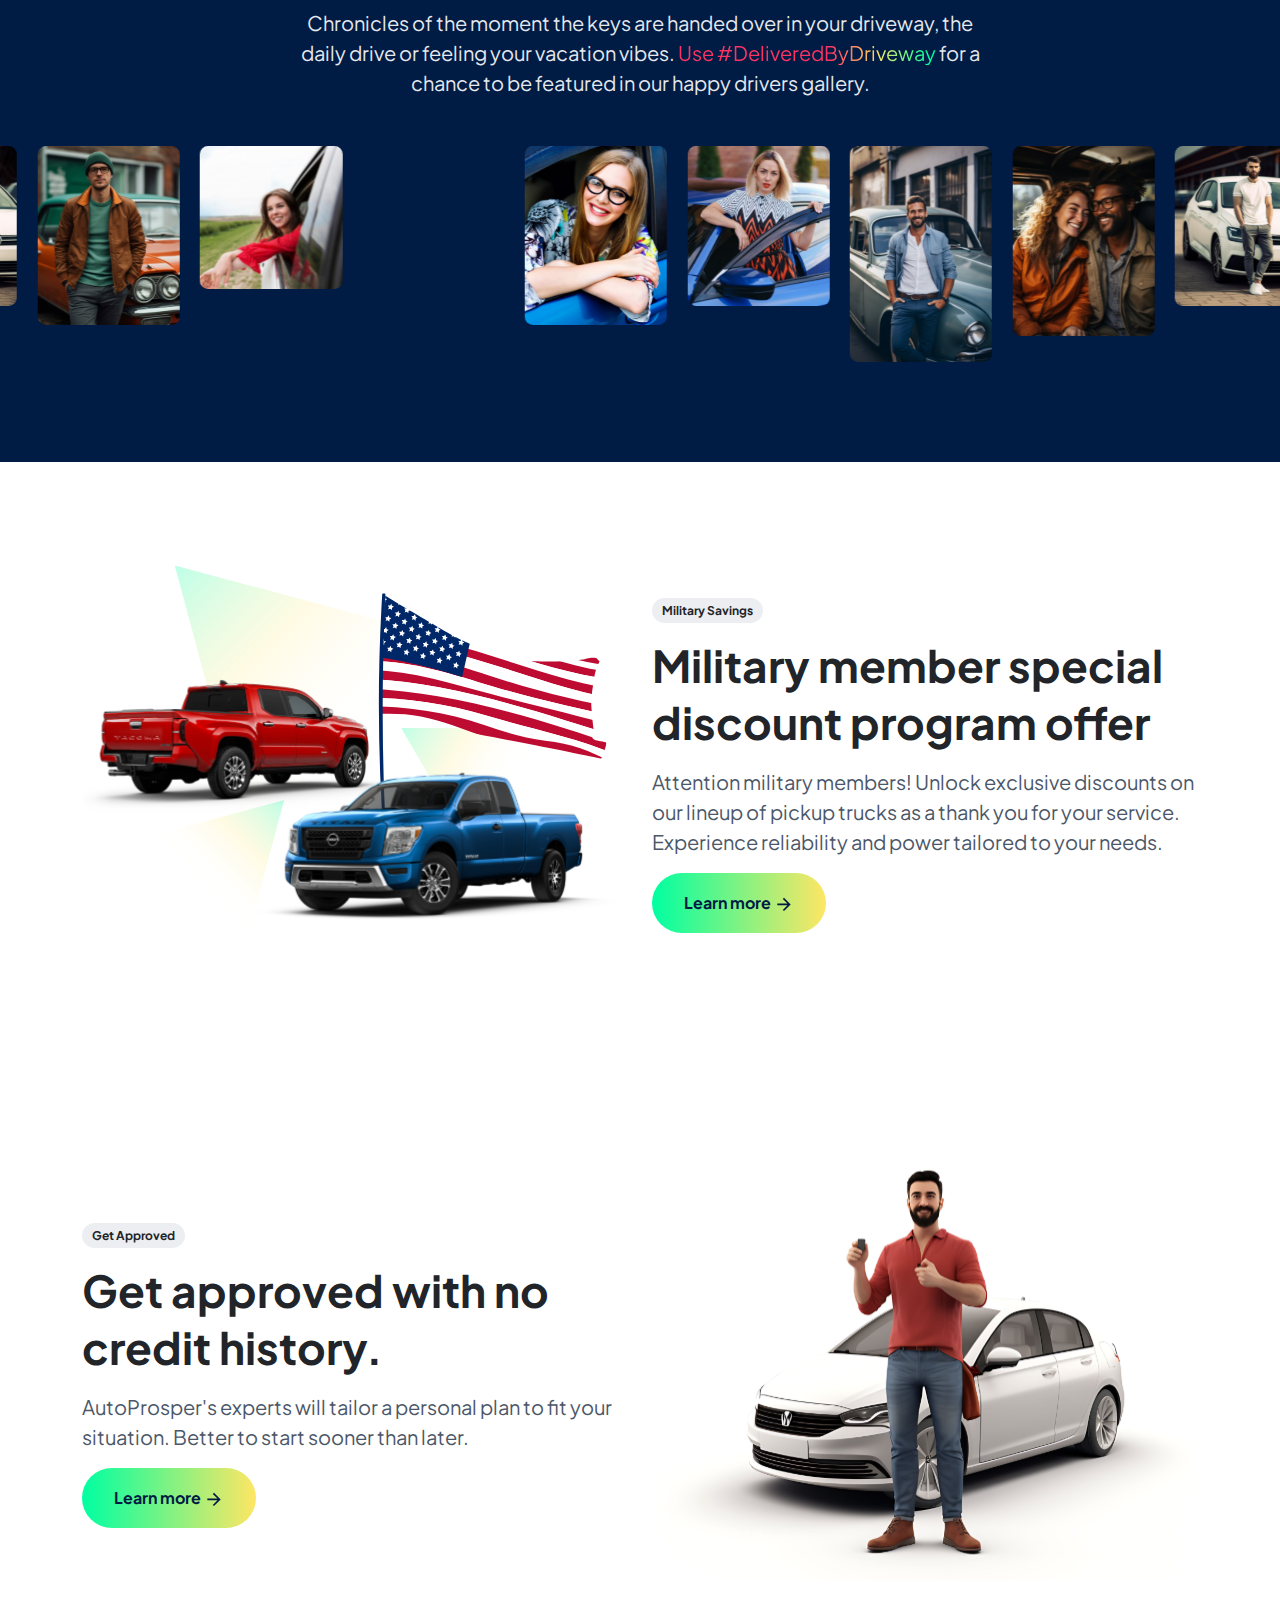
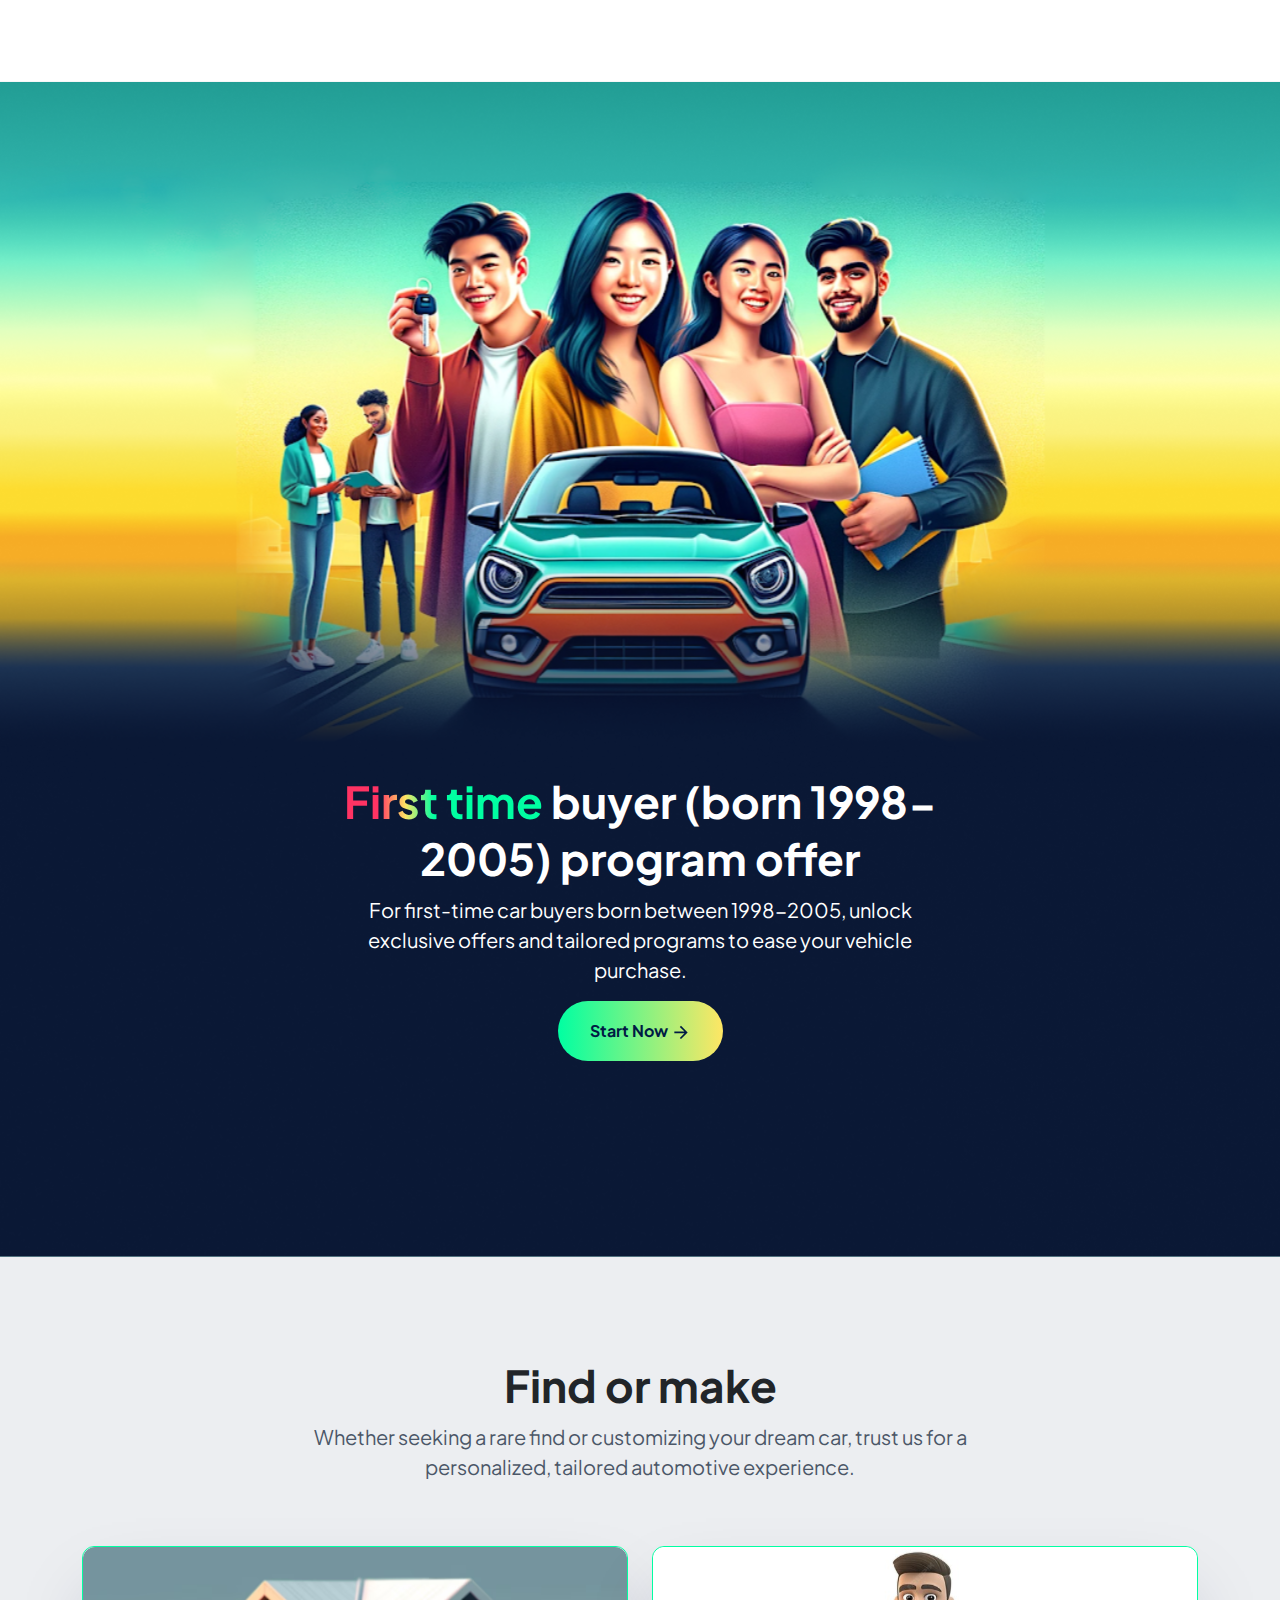
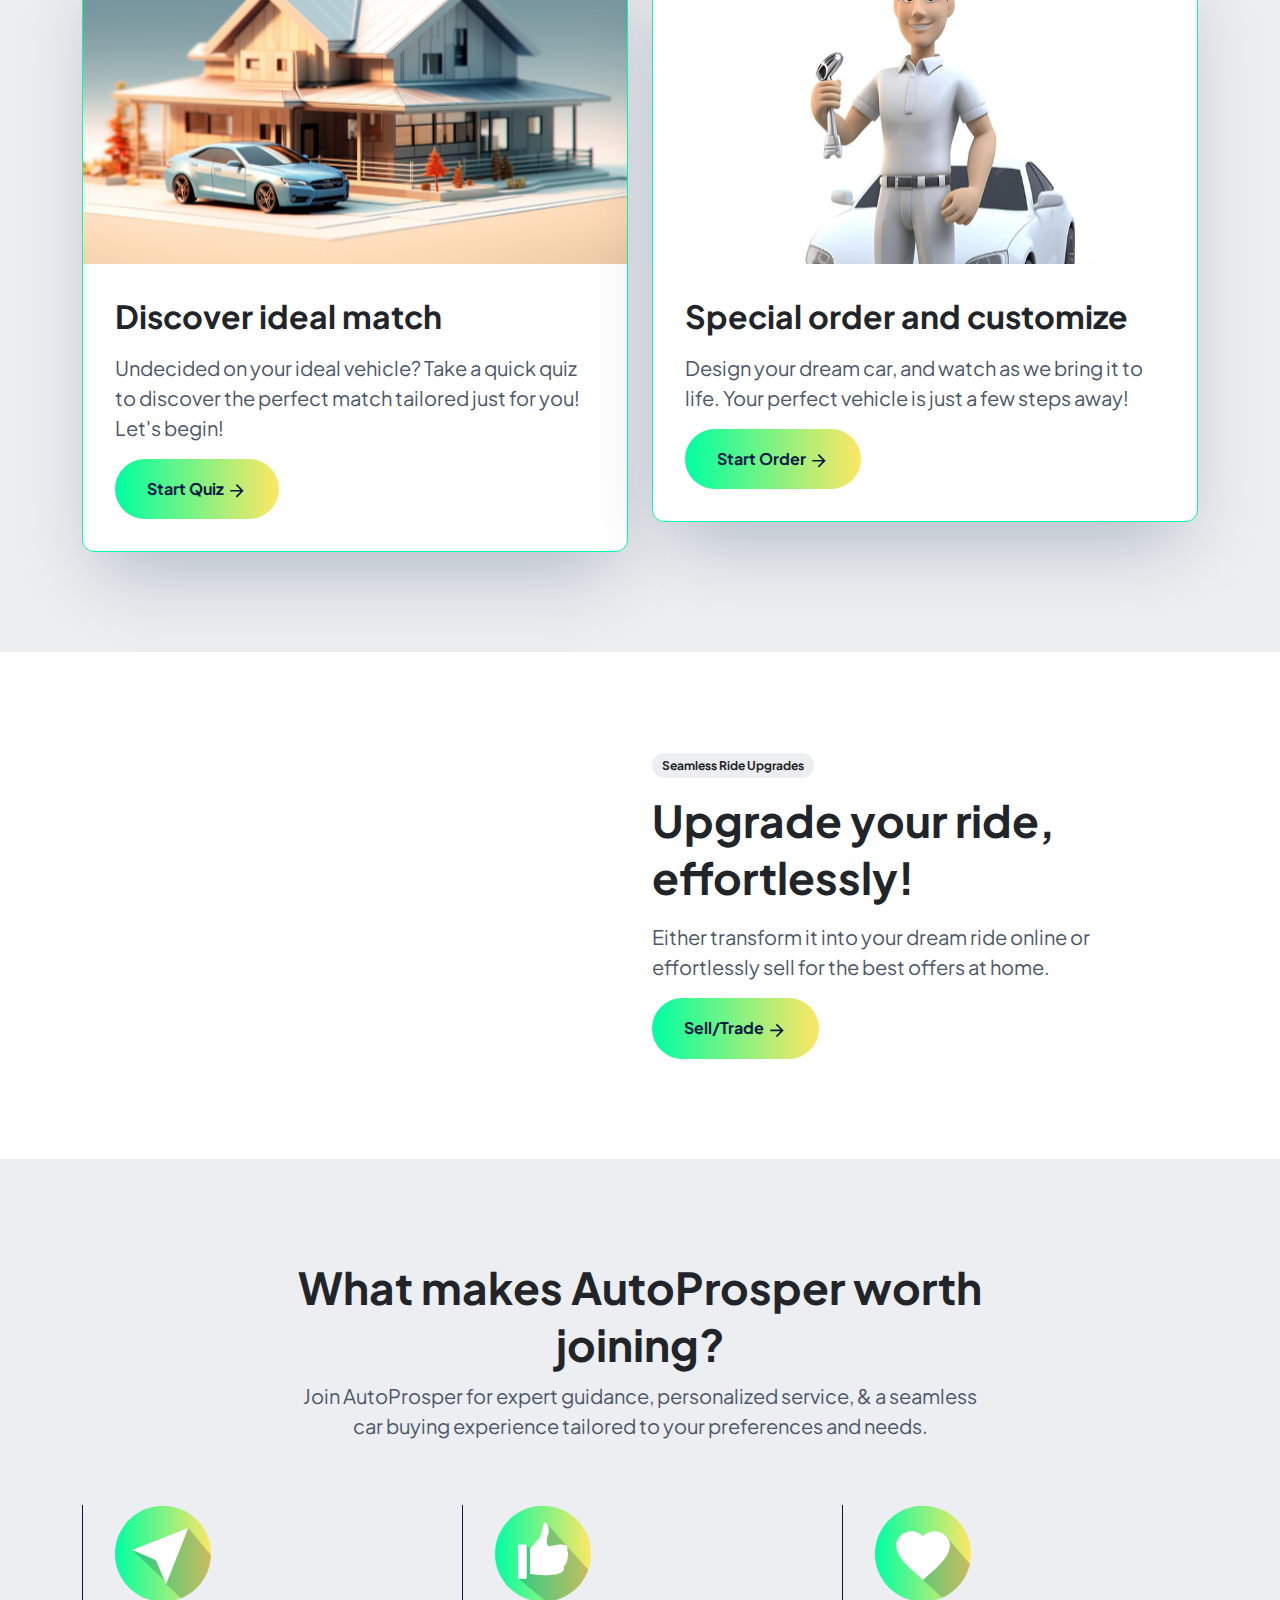
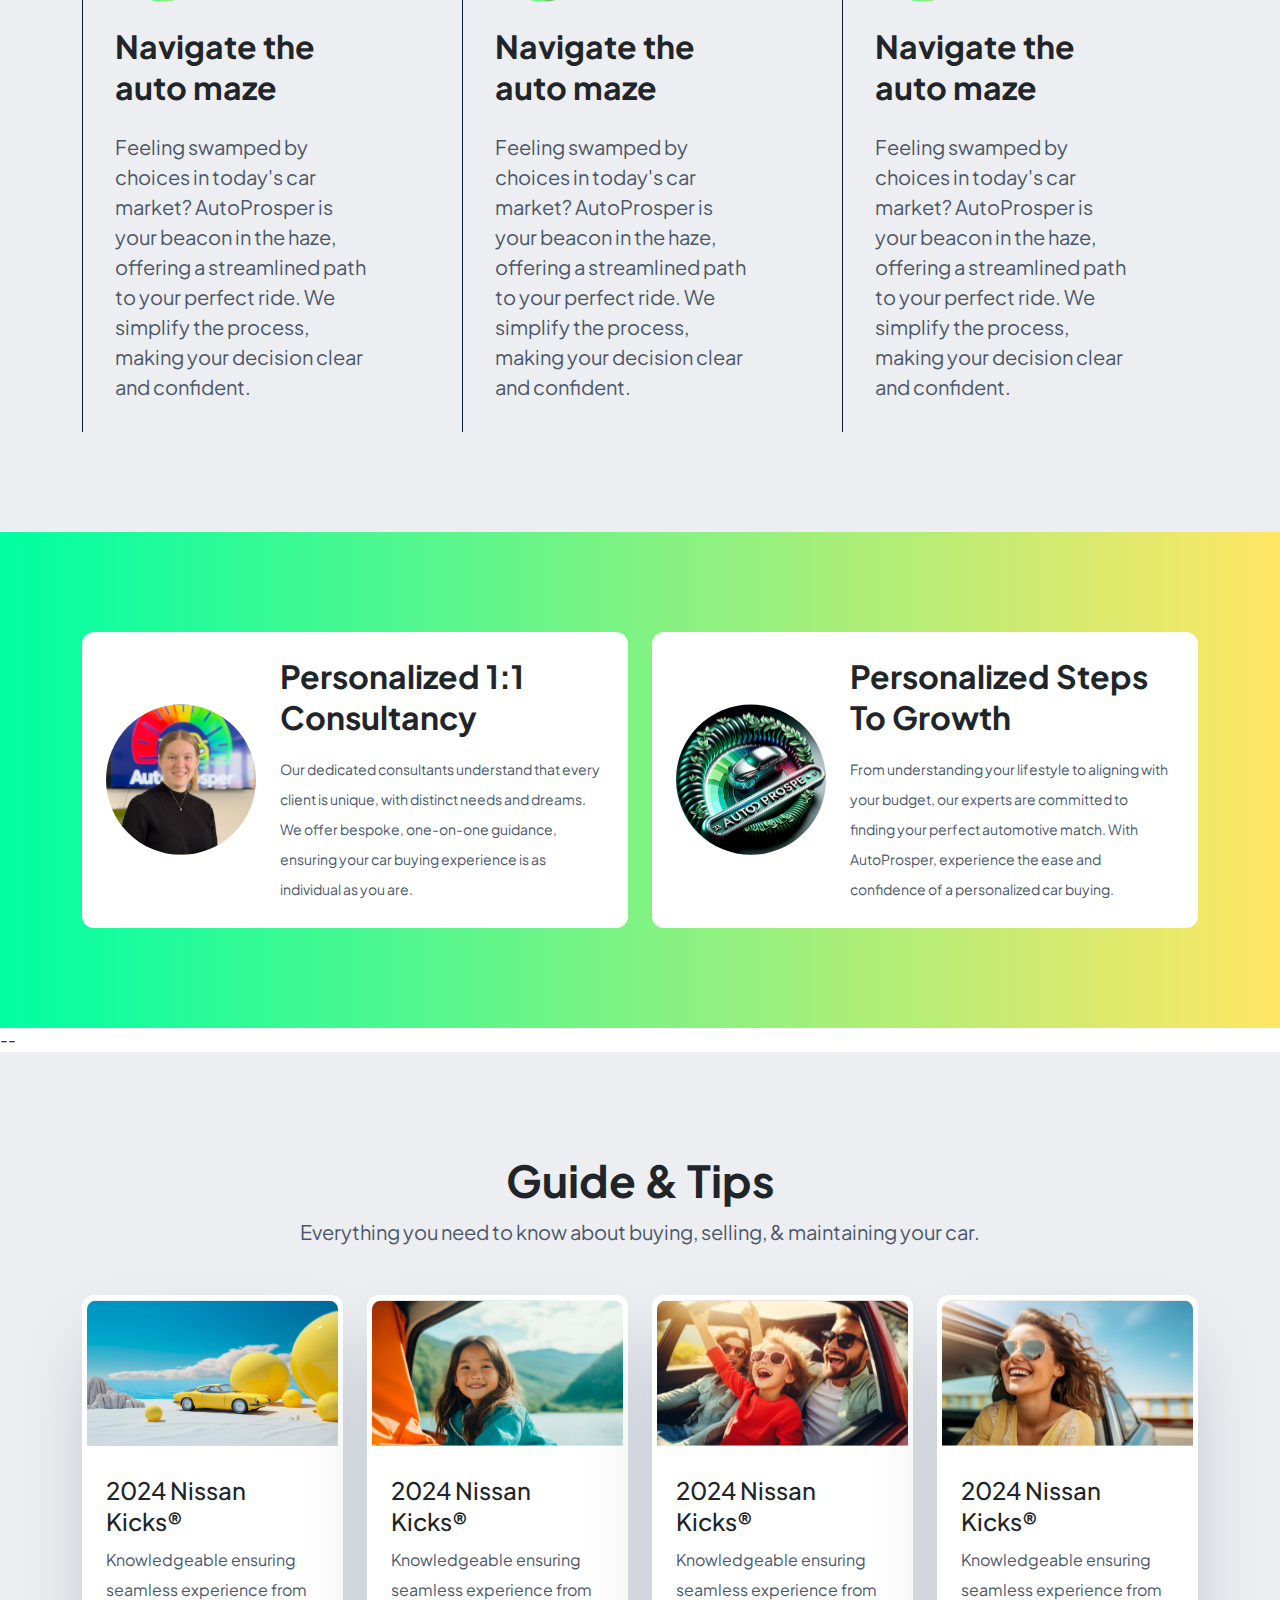
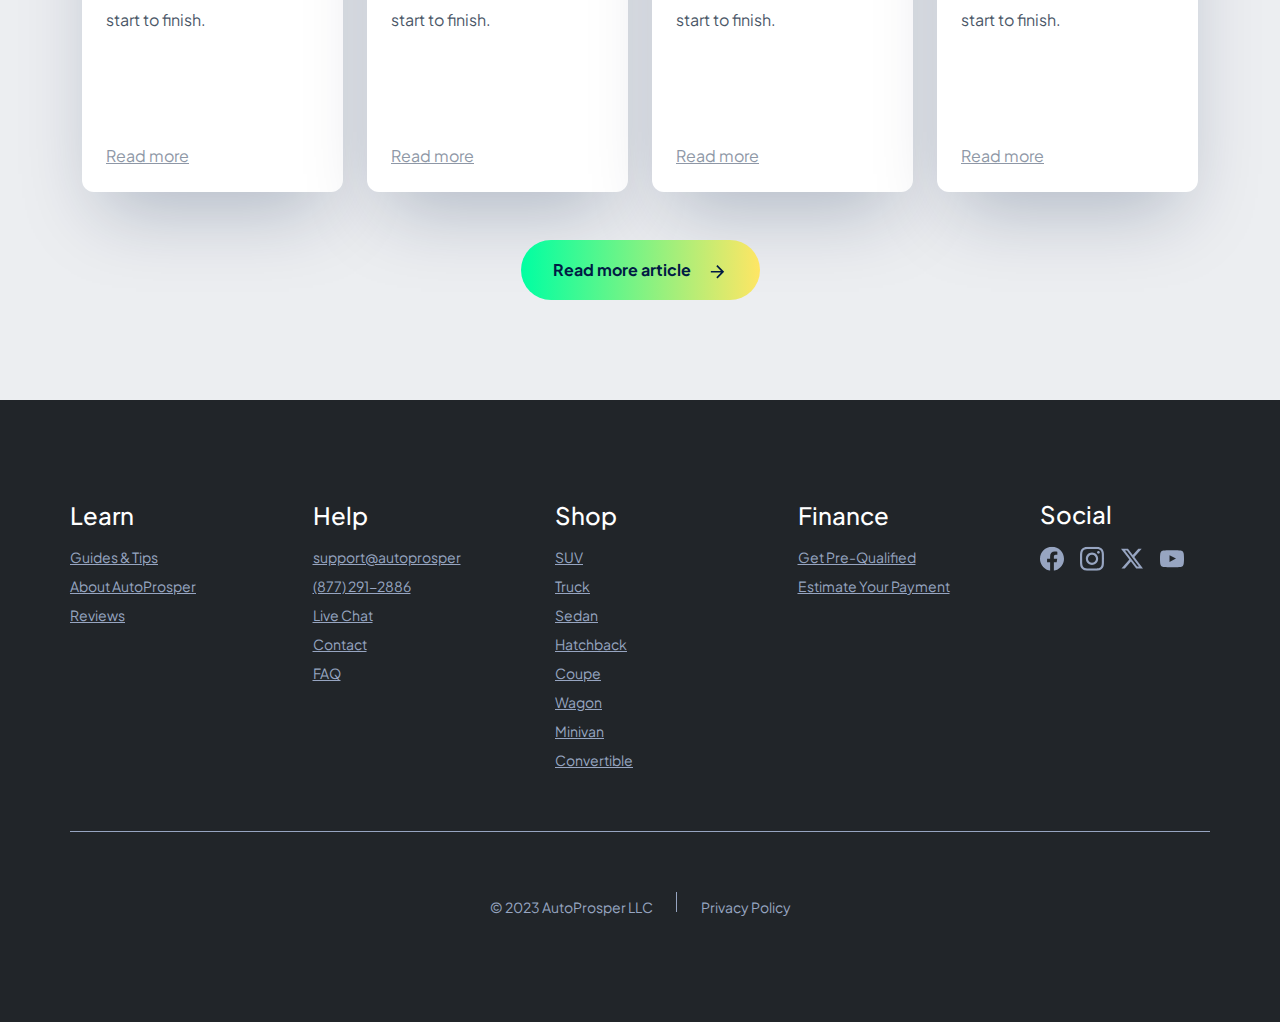
==== commit 4f5c5fec: "first commit" ====
--- a/index.html
+++ b/index.html
@@ -50,6 +50,7 @@
 
 <body>
     <!-- Main Coding Start Here -->
+
     <!-- header -->
     <header>
         <nav class="navbar navbar-expand-lg navbar-light" id="myHeader">
@@ -161,8 +162,8 @@
                         </li>
 
                     </ul>
-                    <div class="navbar-btn d-flex radius-100">
-                        <a class="text-white  fs-13 fw-bold" href="#">Sign Up</a>
+                    <div class="d-flex ">
+                        <a class="navbar-btn text-dark radius-100  fs-13 fw-bold" href="#">Sign Up</a>
                     </div>
                 </div>
             </div>
--- a/assets/scss/style.css
+++ b/assets/scss/style.css
@@ -2,7 +2,7 @@
  * @Main scss for (Template/Project Name)
  * @project     - Project Name
  * @author      -
- * @created_by  - Asraful Hoque
+ * @created_by  - Md Shakib
  * @created_at  -
  * @modified_by -
  */
@@ -50,14 +50,14 @@
   height: auto;
 }
 
-p {
+.p2 {
   color: #4B5768;
   font-size: 20px;
   line-height: 30px;
   font-weight: 400px;
 }
 @media (max-width: 575px) {
-  p {
+  .p2 {
     font-size: 12px;
     line-height: 18px;
     font-weight: 400;
@@ -65,20 +65,32 @@
 }
 
 /* helper , base classes */
+.text-primary {
+  color: #00FFA2;
+}
+
 .text-dark {
   color: #001B44;
 }
 
-.bg-dark-2 {
-  color: #001B44;
-}
-
-.bg-dark-2 {
+.bg-dark {
   background-color: #001B44;
 }
 
+.bg-light {
+  background-color: #E2FFF5;
+}
+
+.bg-extra-light {
+  background-color: #E9F4F0;
+}
+
+.bg-dark7 {
+  background-color: #001B44;
+}
+
 .text-dark-v2 {
-  color: #4B5768;
+  color: #ECEEF1;
 }
 
 .text-dark-2 {
@@ -95,42 +107,34 @@
 
 .fs-13 {
   font-size: 13px;
-  line-height: normal;
 }
 
 .fs-9 {
   font-size: 9px;
-  line-height: normal;
 }
 
 .fs-10 {
   font-size: 10px;
-  line-height: normal;
 }
 
 .fs-12 {
   font-size: 12px;
-  line-height: normal;
 }
 
 .fs-14 {
   font-size: 14px;
-  line-height: 22px;
 }
 
 .fs-14-v2 {
   font-size: 14px;
-  line-height: normal;
 }
 
 .fs-15 {
   font-size: 15px;
-  line-height: 25px;
 }
 
 .fs-16 {
   font-size: 16px;
-  line-height: normal;
 }
 @media (max-width: 575px) {
   .fs-16 {
@@ -141,17 +145,14 @@
 
 .fs-18 {
   font-size: 18px;
-  line-height: normal;
 }
 
 .fs-24 {
   font-size: 24px;
-  line-height: 31px;
 }
 
 .fs-24-v2 {
   font-size: 24px;
-  line-height: 31px;
 }
 @media (max-width: 575px) {
   .fs-24-v2 {
@@ -162,7 +163,6 @@
 
 .fs-24-v3 {
   font-size: 24px;
-  line-height: 31px;
 }
 @media (max-width: 575px) {
   .fs-24-v3 {
@@ -173,7 +173,6 @@
 
 .fs-20 {
   font-size: 20px;
-  line-height: 30px;
 }
 @media (max-width: 575px) {
   .fs-20 {
@@ -185,12 +184,10 @@
 
 .fs-30 {
   font-size: 30px;
-  line-height: 40px;
 }
 
 .fs-32 {
   font-size: 32px;
-  line-height: 41px;
 }
 @media (max-width: 575px) {
   .fs-32 {
@@ -201,12 +198,10 @@
 
 .fs-36 {
   font-size: 36px;
-  line-height: 46px;
 }
 
 .fs-44 {
   font-size: 44px;
-  line-height: 57px;
 }
 @media (max-width: 575px) {
   .fs-44 {
@@ -218,12 +213,10 @@
 
 .fs-54 {
   font-size: 54px;
-  line-height: 3.37rem;
 }
 
 .fs-56 {
   font-size: 56px;
-  line-height: 72px;
 }
 @media (max-width: 575px) {
   .fs-56 {
@@ -253,10 +246,26 @@
   border-radius: 10px;
 }
 
+.radius-12 {
+  border-radius: 12px;
+}
+
 .radius-16 {
   border-radius: 16px;
 }
 
+.radius-96 {
+  border-radius: 96px;
+}
+
+.radius-4 {
+  border-radius: 4px;
+}
+
+.radius-500 {
+  border-radius: 500px;
+}
+
 .radius-100 {
   border-radius: 100px;
 }
@@ -266,12 +275,60 @@
 }
 
 .p-100 {
-  padding: 96px 0;
+  padding: 100px 0;
 }
 @media (max-width: 575px) {
   .p-100 {
     padding: 100px 0;
   }
+}
+
+.lh-23 {
+  line-height: 23.4px;
+}
+
+.lh-18 {
+  line-height: 18px;
+}
+
+.lh-15 {
+  line-height: 15px;
+}
+
+.lh-21 {
+  line-height: 21px;
+}
+
+.lh-31 {
+  line-height: 31px;
+}
+
+.lh-22 {
+  line-height: 22px;
+}
+
+.lh-25 {
+  line-height: 25px;
+}
+
+.lh-30 {
+  line-height: 30px;
+}
+
+.lh-40 {
+  line-height: 40px;
+}
+
+.lh-41 {
+  line-height: 41px;
+}
+
+.lh-46 {
+  line-height: 46px;
+}
+
+.lh-57 {
+  line-height: 57px;
 }
 
 .green-yello-btn {
@@ -289,13 +346,40 @@
   }
 }
 
+.warm-btn {
+  padding: 5px 10px;
+  border-radius: 100px;
+  background: #001B44;
+}
+
+.warm-white-btn {
+  padding: 5px 10px;
+  border-radius: 100px;
+  background: #FFF;
+}
+
+.task-btn {
+  padding: 10px 20px;
+  border-radius: 100px;
+  background: linear-gradient(90deg, #00FFA2 0%, #FFE664 100%);
+}
+
+.task-dark-btn {
+  padding: 10px 20px;
+  border-radius: 100px;
+  background-color: #ECEEF1;
+}
+
+.refresh-btn {
+  padding: 10px 20px;
+  border-radius: 100px;
+  background-color: #ECEEF1;
+}
+
 /* helper , base classes  - END*/
 nav .navbar-btn {
   background: linear-gradient(90deg, #00FFA2 0%, #FFE664 100%) !important;
   padding: 13px 20px;
-}
-nav .navbar-btn a {
-  color: #001B44 !important;
 }
 @media (max-width: 575px) {
   nav .navbar-toggler-icon {
@@ -724,207 +808,4 @@
   width: 1px;
   background-color: #97A5C1;
   right: -24px;
-}
-
-.checkbox-group {
-  display: flex;
-  flex-wrap: wrap;
-  justify-content: center;
-  width: 90%;
-  margin-left: auto;
-  margin-right: auto;
-  max-width: 600px;
-  -webkit-user-select: none;
-     -moz-user-select: none;
-          user-select: none;
-}
-.checkbox-group > * {
-  margin: 0.5rem 0.5rem;
-}
-
-.checkbox-group-legend {
-  font-size: 1.5rem;
-  font-weight: 700;
-  color: #9c9c9c;
-  text-align: center;
-  line-height: 1.125;
-  margin-bottom: 1.25rem;
-}
-
-.checkbox-input {
-  clip: rect(0 0 0 0);
-  -webkit-clip-path: inset(100%);
-          clip-path: inset(100%);
-  height: 1px;
-  overflow: hidden;
-  position: absolute;
-  white-space: nowrap;
-  width: 1px;
-}
-.checkbox-input:checked + .checkbox-tile {
-  border-color: #2260ff;
-  box-shadow: 0 5px 10px rgba(0, 0, 0, 0.1);
-  color: #2260ff;
-}
-.checkbox-input:checked + .checkbox-tile:before {
-  transform: scale(1);
-  opacity: 1;
-  background-color: #2260ff;
-  border-color: #2260ff;
-}
-.checkbox-input:checked + .checkbox-tile .checkbox-icon,
-.checkbox-input:checked + .checkbox-tile .checkbox-label {
-  color: #2260ff;
-}
-.checkbox-input:focus + .checkbox-tile {
-  border-color: #2260ff;
-  box-shadow: 0 5px 10px rgba(0, 0, 0, 0.1), 0 0 0 4px #b5c9fc;
-}
-.checkbox-input:focus + .checkbox-tile:before {
-  transform: scale(1);
-  opacity: 1;
-}
-
-.checkbox-tile {
-  display: flex;
-  flex-direction: column;
-  align-items: center;
-  justify-content: center;
-  width: 7rem;
-  min-height: 7rem;
-  border-radius: 0.5rem;
-  border: 2px solid #b5bfd9;
-  background-color: #fff;
-  box-shadow: 0 5px 10px rgba(0, 0, 0, 0.1);
-  transition: 0.15s ease;
-  cursor: pointer;
-  position: relative;
-}
-.checkbox-tile:before {
-  content: "";
-  position: absolute;
-  display: block;
-  width: 1.25rem;
-  height: 1.25rem;
-  border: 2px solid #b5bfd9;
-  background-color: #fff;
-  border-radius: 50%;
-  top: 0.25rem;
-  left: 0.25rem;
-  opacity: 0;
-  transform: scale(0);
-  transition: 0.25s ease;
-  background-image: url("data:image/svg+xml,%3Csvg xmlns='http://www.w3.org/2000/svg' width='192' height='192' fill='%23FFFFFF' viewBox='0 0 256 256'%3E%3Crect width='256' height='256' fill='none'%3E%3C/rect%3E%3Cpolyline points='216 72.005 104 184 48 128.005' fill='none' stroke='%23FFFFFF' stroke-linecap='round' stroke-linejoin='round' stroke-width='32'%3E%3C/polyline%3E%3C/svg%3E");
-  background-size: 12px;
-  background-repeat: no-repeat;
-  background-position: 50% 50%;
-}
-.checkbox-tile:hover {
-  border-color: #2260ff;
-}
-.checkbox-tile:hover:before {
-  transform: scale(1);
-  opacity: 1;
-}
-
-.checkbox-icon {
-  transition: 0.375s ease;
-  color: #494949;
-}
-.checkbox-icon svg {
-  width: 3rem;
-  height: 3rem;
-}
-
-.checkbox-label {
-  color: #707070;
-  transition: 0.375s ease;
-  text-align: center;
-}
-
-.checkbox-tile {
-  padding: 47px 70px;
-}
-
-.checkbox-head {
-  color: #8E97A6;
-  font-size: 9px;
-  font-weight: 700;
-  line-height: normal;
-}
-
-.red-border {
-  border: 1px solid red;
-  z-index: 999;
-  opacity: 0;
-  visibility: hidden;
-}
-
-.discount-label input:checked ~ .label-content .red-border {
-  opacity: 1;
-  visibility: visible;
-}
-
-.accordions .accordion-button:not(.collapsed) {
-  background-color: transparent;
-}
-.accordions .accordion-button:focus {
-  border-color: 0;
-  outline: 0;
-  box-shadow: none;
-}
-.accordions .accordion-item {
-  border: none;
-}
-.accordions .accordion-body {
-  padding-left: 120px;
-}
-.accordions .accordion-button:not(.collapsed) {
-  padding-left: 120px;
-  transition: all 200ms ease-in-out;
-}
-.accordions .accordion-button {
-  position: relative;
-  font-size: 25px;
-}
-.accordions .accordion-button::before {
-  position: absolute;
-  content: "";
-  width: 62px;
-  height: 62px;
-  background-image: url("../img/arrow-up-icon.svg");
-  background-repeat: no-repeat;
-  left: 30px;
-  top: 0px;
-  transition: all 120ms;
-  visibility: visible;
-}
-.accordions .accordion-button.collapsed::before {
-  visibility: hidden;
-  top: 30px;
-}
-
-.lightbox .popup-gallery {
-  text-align: center;
-}
-
-.sticky {
-  position: fixed;
-  top: 0;
-  width: 100%;
-  background-color: black;
-  z-index: 999;
-}
-
-.offcanvas-body {
-  background-color: black;
-}
-
-#offcanvas-btn {
-  background-color: transparent !important;
-  border: 0;
-}
-
-.nav-item {
-  list-style: none;
 }/*# sourceMappingURL=style.css.map */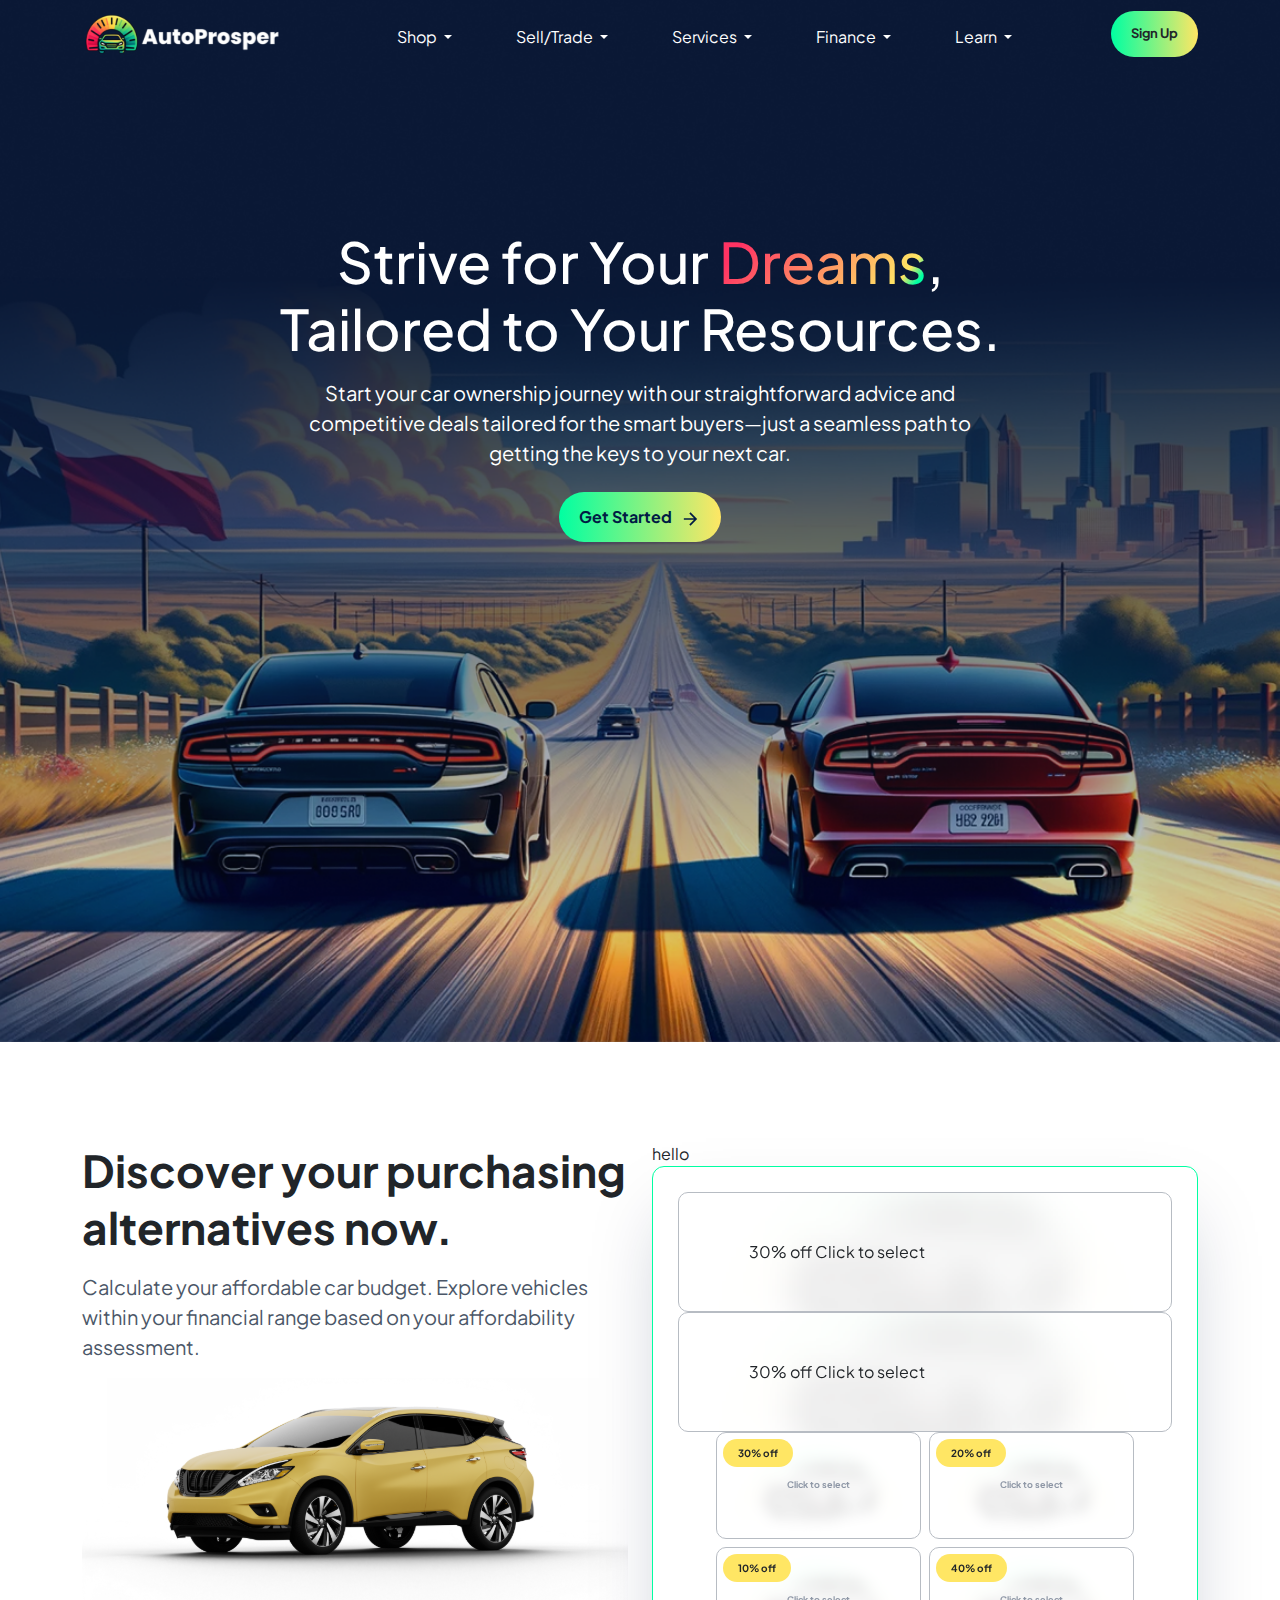
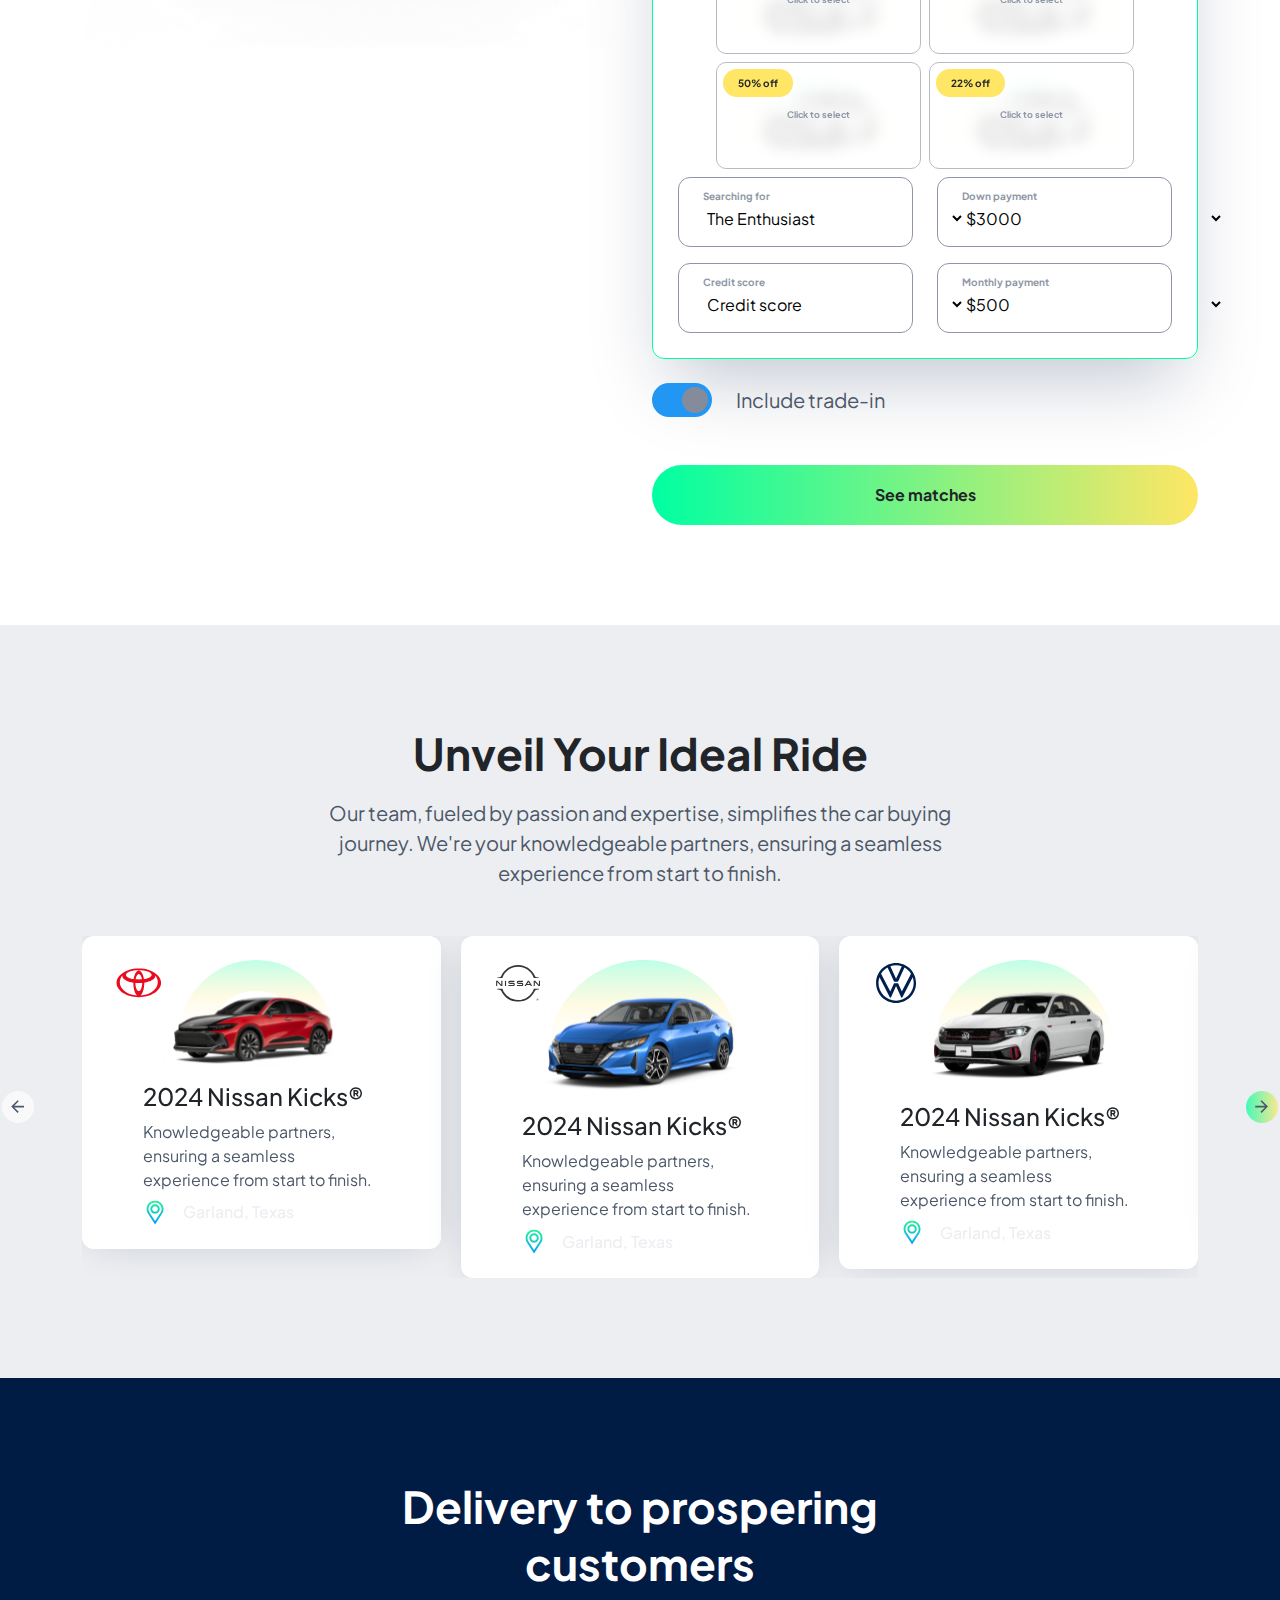
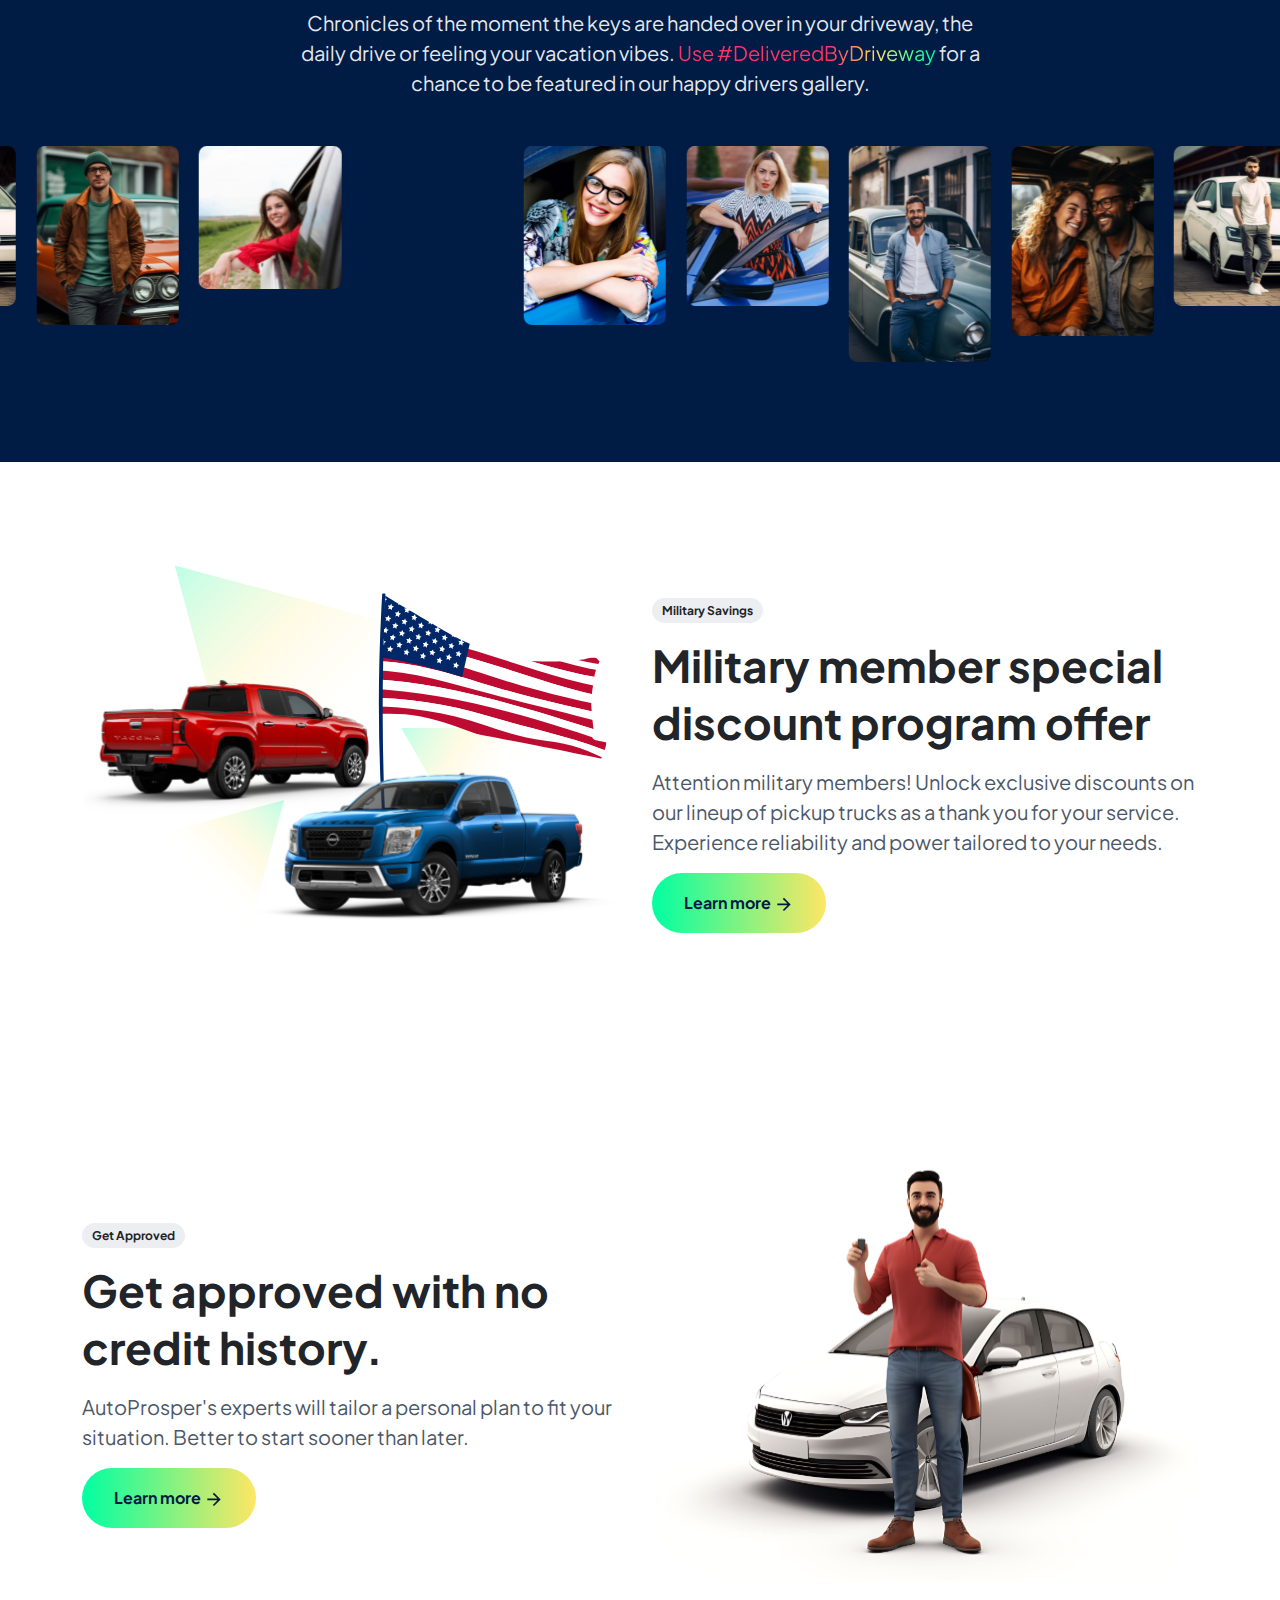
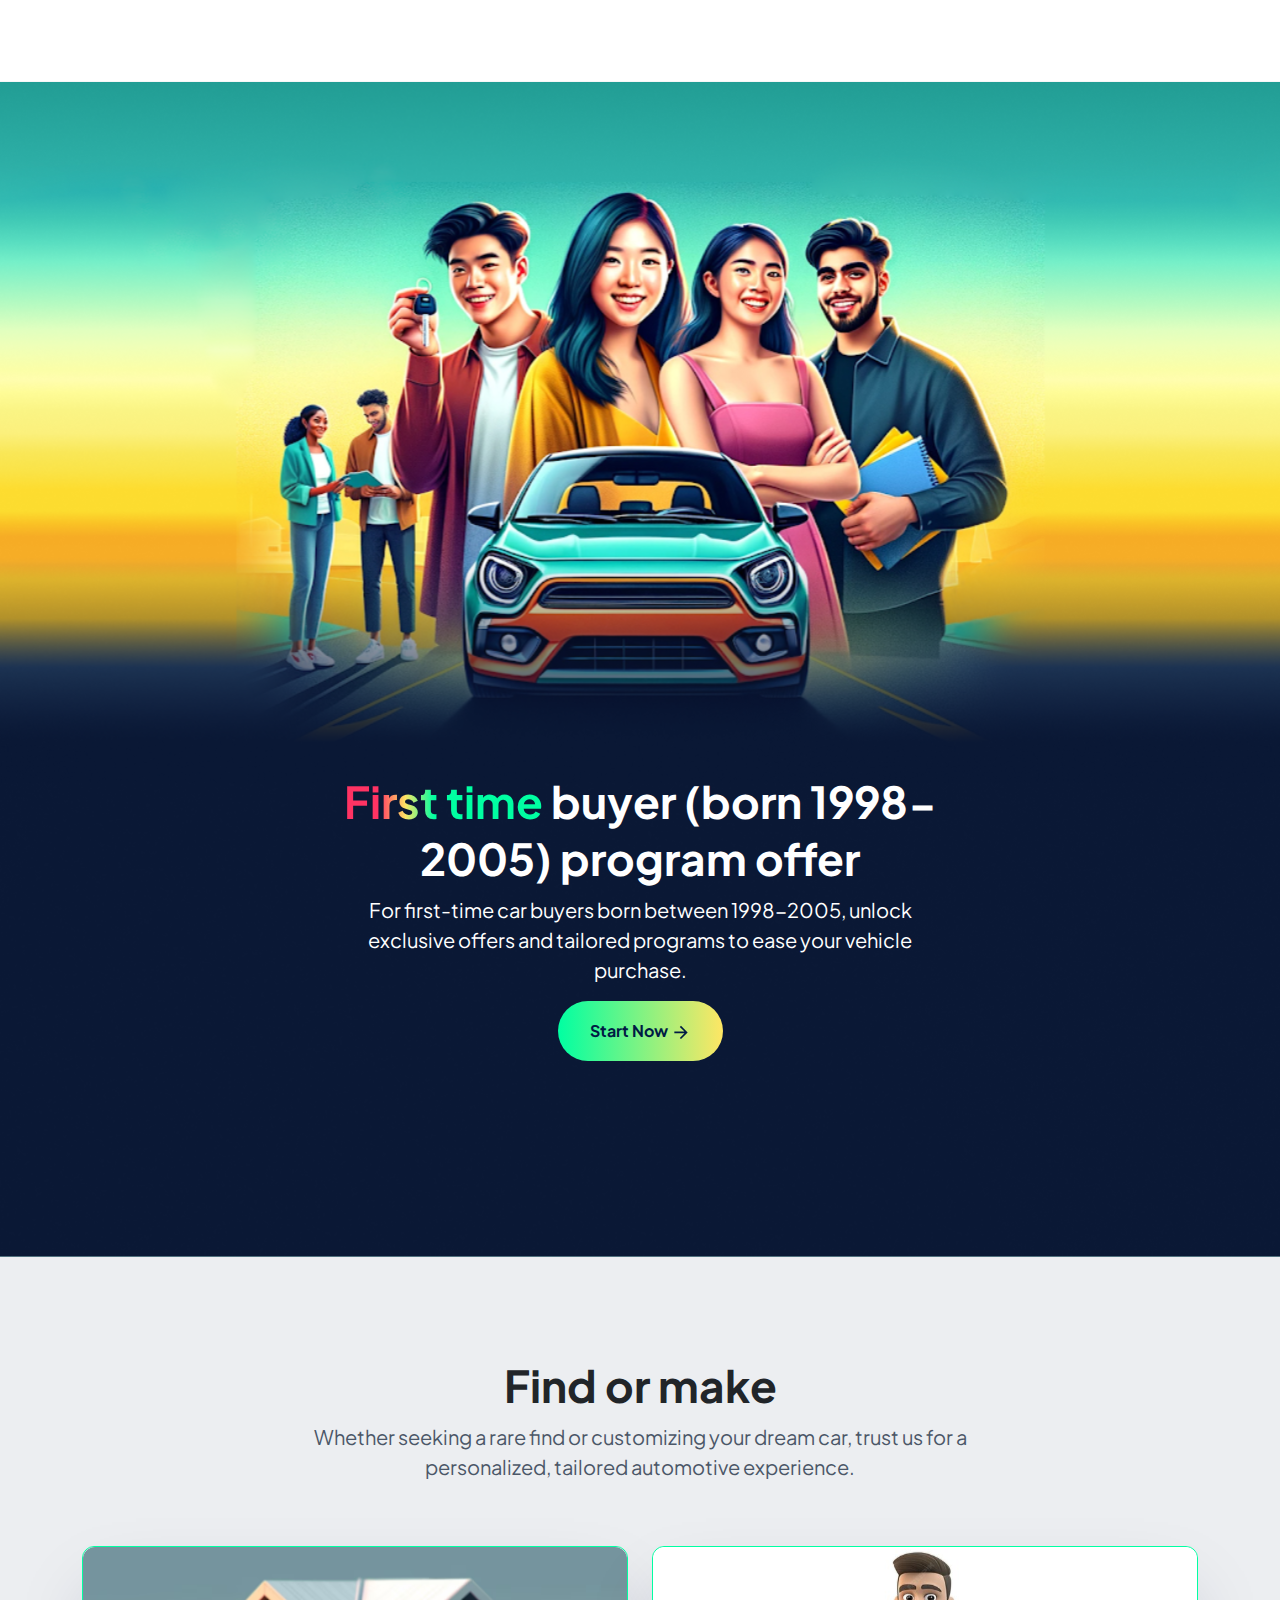
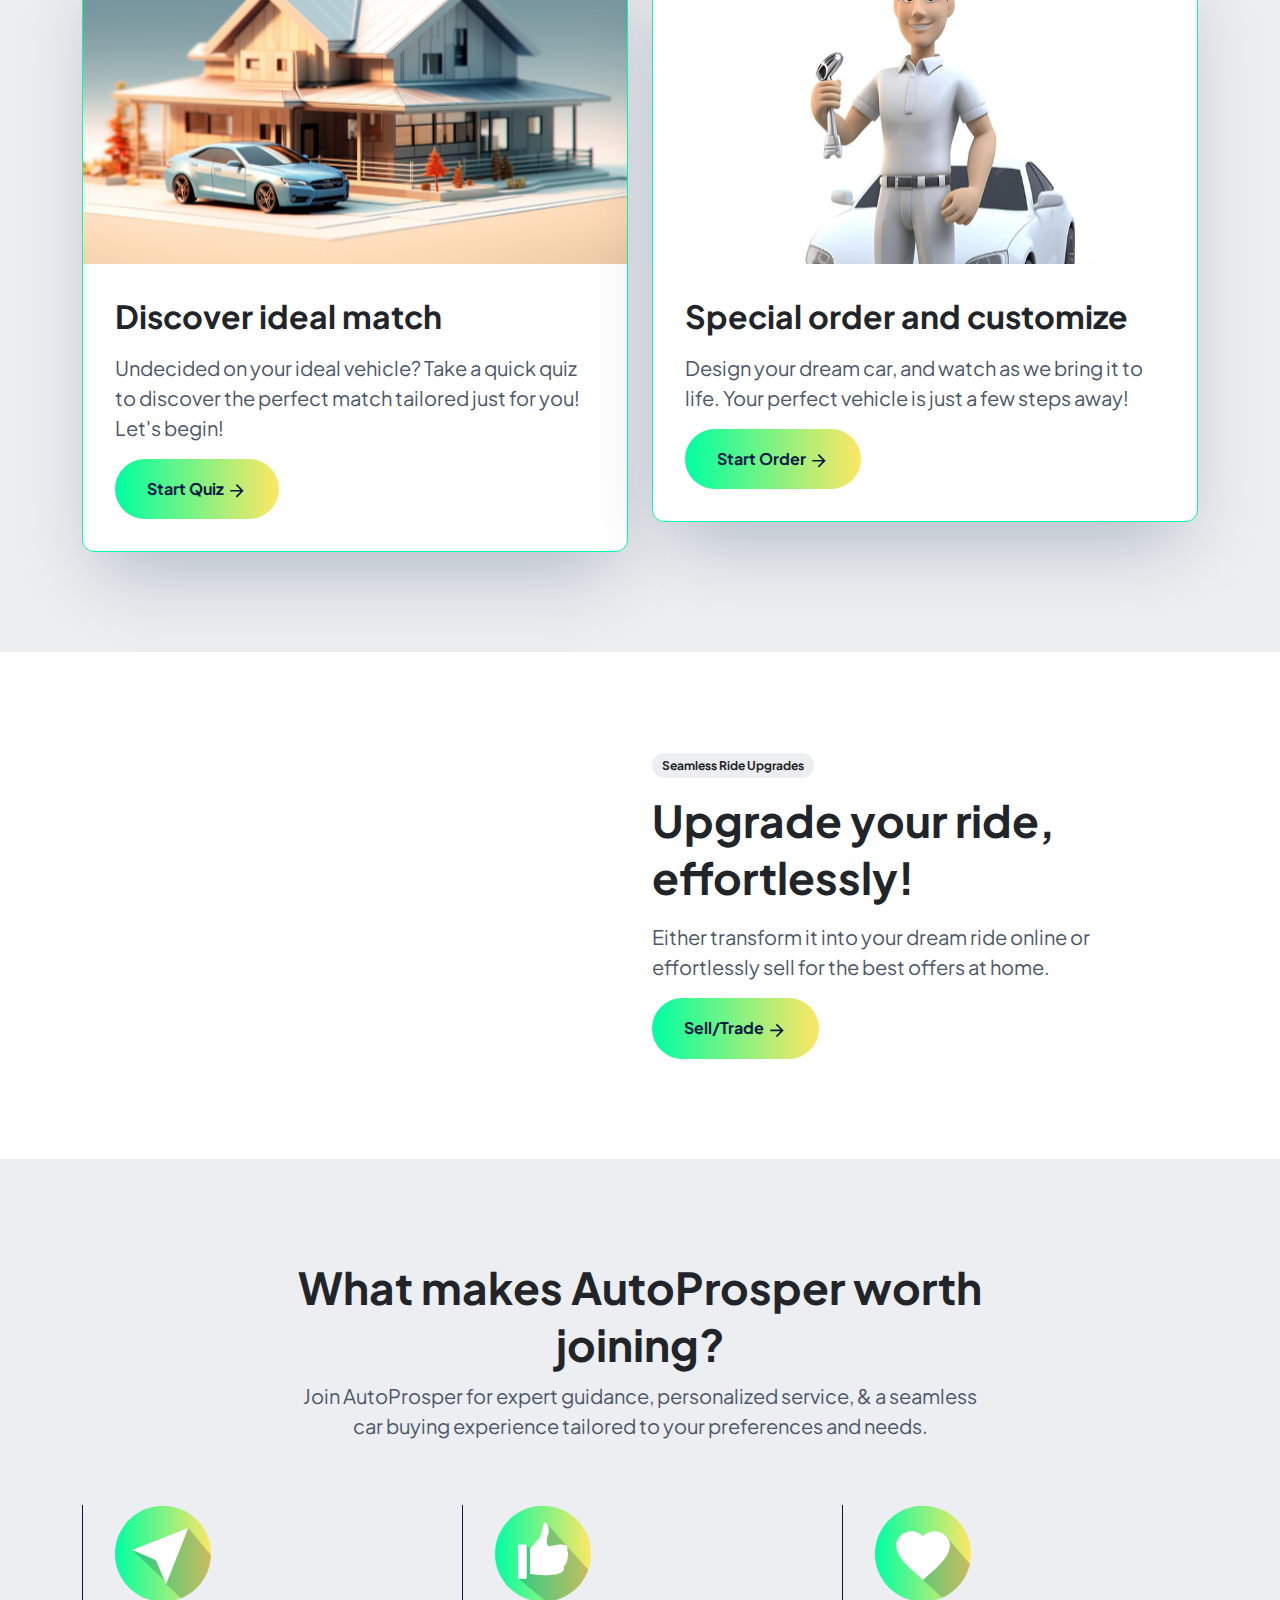
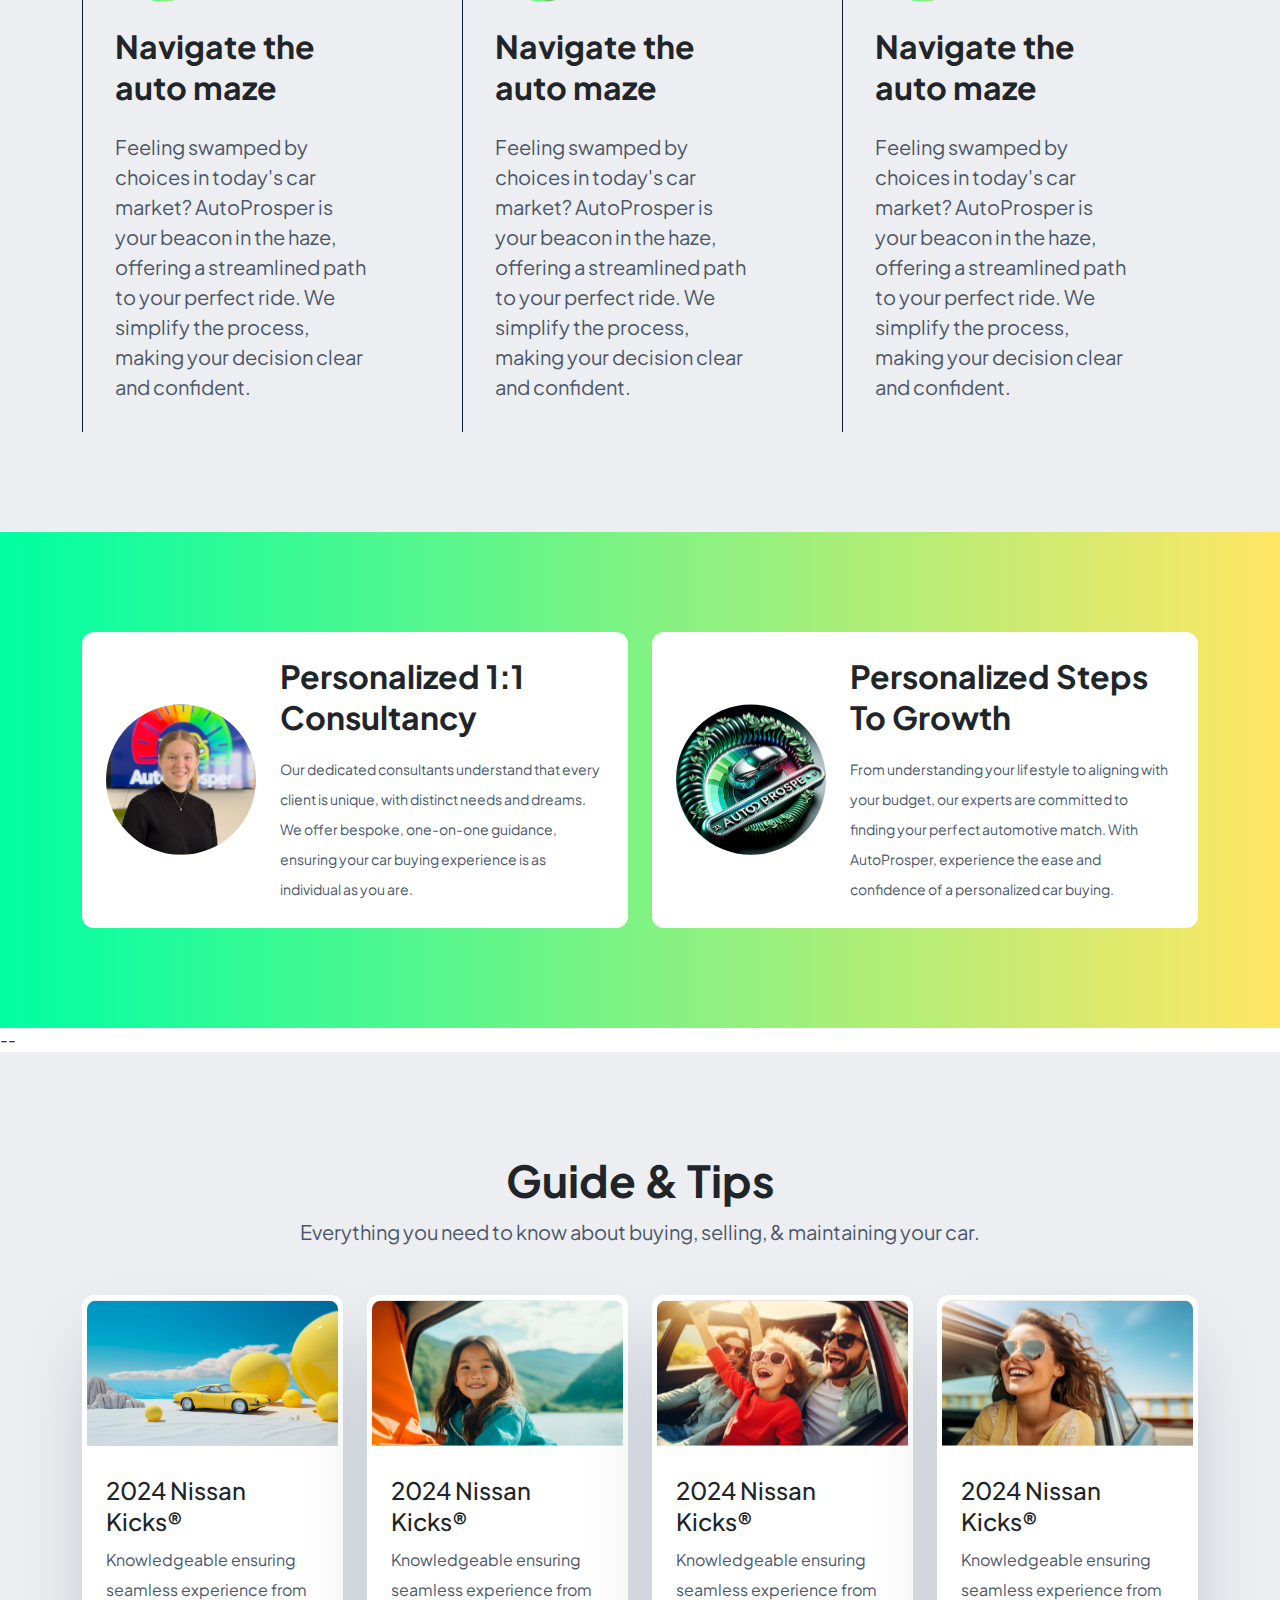
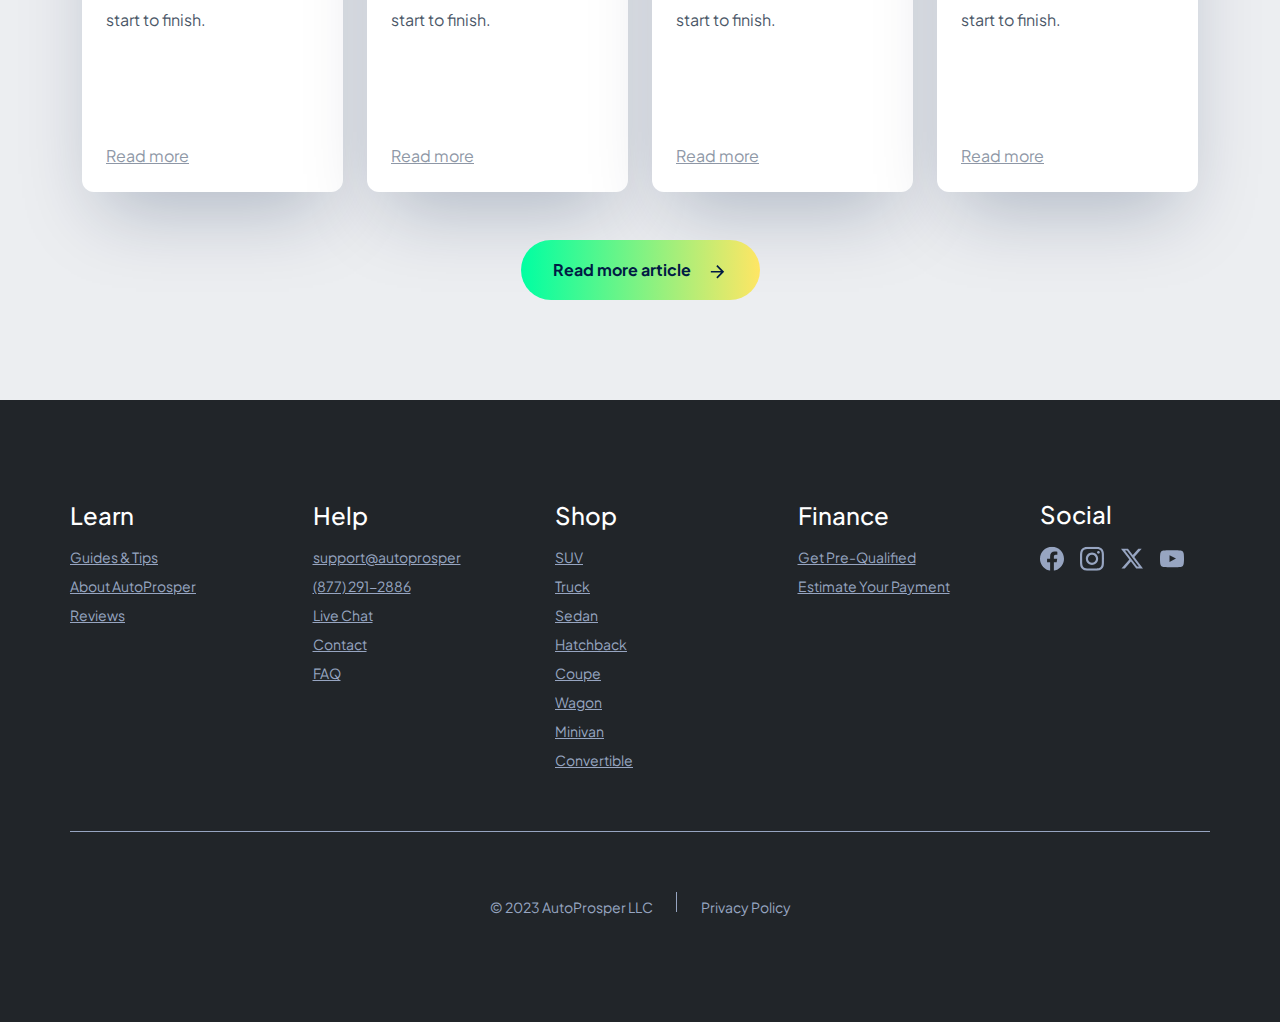
==== commit 2969bf5e: "today" ====
--- a/index.html
+++ b/index.html
@@ -96,7 +96,7 @@
                                 Shop
                             </a>
                             <ul class="dropdown-menu" aria-labelledby="navbarDropdown">
-                                <li><a class="dropdown-item" href="#">Action</a></li>
+                                <li><a class="dropdown-item" href="/dashboard.html">Action</a></li>
                                 <li><a class="dropdown-item" href="#">Another action</a></li>
                                 <li>
                                     <hr class="dropdown-divider">
--- a/assets/scss/style.css
+++ b/assets/scss/style.css
@@ -64,6 +64,10 @@
   }
 }
 
+select:focus {
+  outline: none;
+}
+
 /* helper , base classes */
 .text-primary {
   color: #00FFA2;
@@ -78,7 +82,7 @@
 }
 
 .bg-light {
-  background-color: #E2FFF5;
+  background-color: #E2FFF5 !important;
 }
 
 .bg-extra-light {
@@ -224,6 +228,10 @@
     line-height: 41px;
     font-weight: 400;
   }
+}
+
+.fw-small {
+  font-weight: 400;
 }
 
 .fw-medium {
@@ -350,18 +358,36 @@
   padding: 5px 10px;
   border-radius: 100px;
   background: #001B44;
+  border: 1px solid #4B5768;
+}
+.warm-btn:hover {
+  background-color: transparent;
+  border: 1px solid #4B5768;
+  border-radius: 100px;
+  color: #4B5768 !important;
+  transition: all 0.5s ease-in-out;
 }
 
 .warm-white-btn {
   padding: 5px 10px;
   border-radius: 100px;
-  background: #FFF;
+  background: transparent;
+  border-radius: 100px;
+  border: 1px solid #4B5768;
+}
+.warm-white-btn:hover {
+  background-color: #001B44;
+  color: #FFF;
+  transition: all 0.5s ease-in-out;
 }
 
 .task-btn {
   padding: 10px 20px;
   border-radius: 100px;
   background: linear-gradient(90deg, #00FFA2 0%, #FFE664 100%);
+}
+.task-btn:hover {
+  background: #ECEEF1;
 }
 
 .task-dark-btn {
@@ -808,4 +834,480 @@
   width: 1px;
   background-color: #97A5C1;
   right: -24px;
+}
+
+.dashboard-wrapper {
+  background-color: #F0F4F3;
+}
+.dashboard-wrapper .appointment-wrapper {
+  min-height: 548px;
+  padding: 24px 30px 16px 16px;
+  background-color: #FFF;
+}
+.dashboard-wrapper .appointment-wrapper .Progress {
+  margin-top: 12px;
+  margin-bottom: 12px;
+  padding: 4px 8px;
+  background-color: #FFA114;
+  display: inline-block;
+  color: #FFF;
+}
+.dashboard-wrapper .appointment-wrapper .wade-name {
+  margin-bottom: 16px;
+}
+.dashboard-wrapper .appointment-wrapper .wade-contact {
+  margin-bottom: 12px;
+}
+.dashboard-wrapper .appointment-wrapper .TOYOTA-CAMRY {
+  margin-top: 16px;
+  margin-bottom: 30px;
+}
+.dashboard-wrapper .appointment-wrapper .TOYOTA-CAMRY .toyota {
+  margin-bottom: 12px;
+}
+.dashboard-wrapper .appointment-wrapper .TOYOTA-CAMRY .appoint-btn1,
+.dashboard-wrapper .appointment-wrapper .TOYOTA-CAMRY .appoint-btn2 {
+  padding: 5px 10px;
+}
+.dashboard-wrapper .appointment-wrapper .appoint-btns {
+  gap: 8px;
+}
+.dashboard-wrapper .appointment-wrapper .appoint-btns .appoint-btn2 {
+  border: 1px solid #4B5768;
+}
+.dashboard-wrapper .appointment-wrapper .appoint-btns .appoint-btn1 {
+  border: 1px solid #4B5768;
+}
+.dashboard-wrapper .appointment-wrapper .appoint-btns .appoint-btn1:hover {
+  background-color: transparent;
+  border: 1px solid #4B5768;
+  border-radius: 100px;
+  color: #4B5768 !important;
+}
+.dashboard-wrapper .appointment-wrapper .divider {
+  background-color: #B7BCC3;
+  width: 100%;
+  height: 1px;
+}
+.dashboard-wrapper .appointment-wrapper .date-arrows {
+  margin-bottom: 30px;
+}
+.dashboard-wrapper .email-sms-wrapper {
+  margin-top: 12px;
+  min-height: 862px;
+}
+.dashboard-wrapper .email-sms-wrapper .email-head {
+  padding: 24px 16px 16px 16px;
+}
+.dashboard-wrapper .email-sms-wrapper .sub-email:hover {
+  background-color: red;
+}
+.dashboard-wrapper .email-sms-wrapper .email-details {
+  padding: 45px 16px 22px 16px;
+  border-bottom: 1px solid #B7BCC3;
+}
+.dashboard-wrapper .email-sms-wrapper .email-details:hover {
+  background-color: #00FFA2;
+}
+.dashboard-wrapper .email-sms-wrapper .email-details .details {
+  margin-bottom: 11px;
+}
+.dashboard-wrapper .email-sms-wrapper .email-details .details-btns {
+  margin-top: 12px;
+}
+.dashboard-wrapper .email-sms-wrapper .email-last-btn {
+  padding: 10px 97px;
+  margin-top: 17px;
+  margin-bottom: 19px;
+}
+.dashboard-wrapper .sales-wrapper {
+  padding: 24px 16px;
+  background-color: #FFF;
+  min-height: 411px;
+}
+.dashboard-wrapper .sales-wrapper .activities {
+  padding: 5px 16px 5px 5px;
+}
+.dashboard-wrapper .filter-wrapper {
+  padding: 22px 16px 24px 16px;
+  background-color: #FFF;
+  min-height: 215px;
+  margin-top: 12px;
+}
+.dashboard-wrapper .filter-wrapper .filter-select {
+  min-width: 240px;
+  border: 0;
+  cursor: pointer;
+}
+.dashboard-wrapper .filter-wrapper .divider-2 {
+  margin-block: 21px 16px;
+  background-color: #B7BCC3;
+  width: 100%;
+  height: 1px;
+}
+.dashboard-wrapper .filter-wrapper .filter-select2 {
+  width: 213px;
+  border: 0;
+  cursor: pointer;
+}
+.dashboard-wrapper .filter-wrapper .date-filter {
+  padding: 12px 24px 15px 24px;
+  border: 1px solid #B7BCC3;
+}
+.dashboard-wrapper .filter-wrapper .filter-dates {
+  margin-top: 16px;
+}
+.dashboard-wrapper .chat-wrapper {
+  background-color: #FFF;
+  padding: 104px 16px 16px 16px;
+  margin-top: 12px;
+  min-height: 772px;
+}
+.dashboard-wrapper .chat-wrapper .chat-head {
+  background-image: url(../img/chat-head-bg.svg);
+  background-repeat: no-repeat;
+  padding: 9px 42px 19px 48px;
+  background-position: center;
+}
+.dashboard-wrapper .chat-wrapper .chats {
+  margin-top: 110px;
+  gap: 8px;
+  margin-top: 267px;
+}
+.dashboard-wrapper .chat-wrapper .chats .chat {
+  padding: 8px 28px 10px 16px;
+}
+.dashboard-wrapper .chat-wrapper .chats .chat .chat-body {
+  margin-bottom: 7px;
+}
+.dashboard-wrapper .chat-wrapper .chat-input-wrapper {
+  margin-top: 12px;
+}
+.dashboard-wrapper .chat-wrapper .chat-input-wrapper .chat-input {
+  min-width: 164px;
+  border: 0;
+}
+.dashboard-wrapper .chat-wrapper .chat-input-wrapper .chat-input:focus {
+  outline: none;
+}
+.dashboard-wrapper .chat-wrapper .chat-input-wrapper .chat-main {
+  padding: 17px;
+  border: 1px solid #8E97A6;
+}
+.dashboard-wrapper .chat-wrapper .chat-btn {
+  margin-top: 12px;
+}
+.dashboard-wrapper .chat-wrapper .cursor-ditect {
+  cursor: pointer;
+}
+.dashboard-wrapper .Appointer-wrapper {
+  background-color: #FFF;
+  padding: 24px;
+  gap: 160px;
+}
+.dashboard-wrapper .Appointer-wrapper .points .pointers {
+  gap: 38px;
+}
+.dashboard-wrapper .Appointer-wrapper .points .main-points {
+  margin-top: 27px;
+}
+.dashboard-wrapper .Appointer-wrapper .points .point-head {
+  padding: 32px 95px;
+  background-color: #E2FFF5;
+}
+.dashboard-wrapper .Appointer-wrapper .points .point-sub {
+  margin-top: 10px;
+}
+.dashboard-wrapper .Appointer-wrapper .right-col .sale-body-wrapper {
+  gap: 24px;
+}
+.dashboard-wrapper .Appointer-wrapper .right-col .right-col-sub {
+  margin-top: 38px;
+}
+.dashboard-wrapper .Appointer-wrapper .right-col .day-wrapper {
+  gap: 24px;
+}
+.dashboard-wrapper .Appointer-wrapper .right-col .day {
+  gap: 12px;
+}
+.dashboard-wrapper .Appointer-wrapper .right-col .day-head {
+  margin-bottom: 5px;
+}
+.dashboard-wrapper .Appointer-wrapper .right-col .sale-head {
+  margin-bottom: 24px;
+}
+.dashboard-wrapper .main-middle-wrapper {
+  padding: 44px 25px 25px 25px;
+  background-color: #FFF;
+  margin-top: 24px;
+}
+.dashboard-wrapper .main-middle-wrapper .main-input .main-middle-input {
+  padding: 17px 0 17px 44px;
+  background-image: url(../img/search-icon.png);
+  background-repeat: no-repeat;
+  background-position: left 18px top 50%;
+  border: 1px solid #8E97A6;
+}
+.dashboard-wrapper .main-middle-wrapper .main-input .main-middle-input::-moz-placeholder {
+  font-size: 14px;
+  font-weight: 500;
+}
+.dashboard-wrapper .main-middle-wrapper .main-input .main-middle-input::placeholder {
+  font-size: 14px;
+  font-weight: 500;
+}
+.dashboard-wrapper .main-middle-wrapper .main-input .main-middle-input:focus {
+  outline: none;
+}
+.dashboard-wrapper .main-middle-wrapper .weather-wrapper {
+  margin-top: 37px;
+}
+.dashboard-wrapper .main-middle-wrapper .weather-wrapper .weather-unique {
+  position: relative;
+}
+.dashboard-wrapper .main-middle-wrapper .weather-wrapper .weather-unique::before {
+  content: "";
+  position: absolute;
+  height: 64px;
+  width: 1px;
+  top: 0;
+  left: -178px;
+  top: 10px;
+  background-color: #B7BCC3;
+}
+.dashboard-wrapper .main-middle-wrapper .weather-wrapper .weather-unique::after {
+  content: "";
+  position: absolute;
+  height: 64px;
+  width: 1px;
+  top: 0;
+  right: -178px;
+  top: 10px;
+  background-color: #B7BCC3;
+}
+.dashboard-wrapper .main-middle-wrapper .weather-wrapper .weather-sub {
+  margin-top: 5px;
+}
+.dashboard-wrapper .main-middle-wrapper .form-element input {
+  display: none;
+}
+.dashboard-wrapper .main-middle-wrapper .form-element label {
+  border-radius: 96px;
+  border: 2px solid #E5E8ED;
+  transition: all 230ms linear;
+  padding: 9px 18px;
+  cursor: pointer;
+}
+.dashboard-wrapper .main-middle-wrapper input:checked + label {
+  background-color: #001B44;
+}
+.dashboard-wrapper .main-middle-wrapper input:checked + label h5 {
+  color: #FFF;
+}
+.dashboard-wrapper .main-bottom-wrapper {
+  background-color: #FFF;
+  margin-top: 12px;
+  gap: 20px;
+}
+.dashboard-wrapper .main-bottom-wrapper .bottom-cards {
+  padding: 10px 24px 10px 10px;
+  border-bottom: 1px solid #B7BCC3;
+}
+.dashboard-wrapper .main-bottom-wrapper .bottom-cards:last-child {
+  border-bottom: 0;
+}
+.dashboard-wrapper .main-bottom-wrapper .bottom-cards .min-unique {
+  position: relative;
+}
+.dashboard-wrapper .main-bottom-wrapper .bottom-cards .min-unique::before {
+  content: "";
+  position: absolute;
+  width: 5px;
+  height: 6px;
+  left: -14px;
+  top: 7px;
+  background-image: url('data:image/svg+xml,<svg width="5" height="6" viewBox="0 0 5 6" fill="none" xmlns="http://www.w3.org/2000/svg"><circle cx="2.5" cy="3" r="2.5" fill="%234B5768"/></svg>');
+}
+.dashboard-wrapper .main-bottom-wrapper .bottom-cards-unique {
+  border-bottom: none;
+}
+.dashboard-wrapper .main-bottom-wrapper .cards {
+  gap: 24px;
+}
+.dashboard-wrapper .main-bottom-wrapper .card-select {
+  padding: 11px 18px;
+  border: 1px solid #8E97A6;
+  border-radius: 12px;
+  max-height: 72px;
+}
+.dashboard-wrapper .main-bottom-wrapper .card-select .cards-select {
+  width: 250px;
+  cursor: pointer;
+}
+.dashboard-wrapper .main-bottom-wrapper .card-btn1 {
+  color: #FFF;
+}
+.dashboard-wrapper .dealerplex-wrapper {
+  padding: 24px 16px;
+  background-color: #FFF;
+}
+.dashboard-wrapper .dealerplex-wrapper .bank-wrapper {
+  margin-top: 16px;
+  padding: 16px 12px 26px 12px;
+  background-color: #E2FFF5;
+  margin-bottom: 12px;
+}
+.dashboard-wrapper .dealerplex-wrapper .bank-wrapper .jst-minutes,
+.dashboard-wrapper .dealerplex-wrapper .bank-wrapper .jst-hours,
+.dashboard-wrapper .dealerplex-wrapper .bank-wrapper .jst-seconds {
+  color: red !important;
+  font-size: 14px;
+  font-weight: 700;
+  line-height: 18px;
+}
+.dashboard-wrapper .dealerplex-wrapper .bank-wrapper .jst-minutes {
+  display: none;
+}
+.dashboard-wrapper .dealerplex-wrapper .bank-wrapper .bank-checkbox .bank-checkboxs {
+  gap: 8px;
+  margin-top: 16px;
+}
+.dashboard-wrapper .dealerplex-wrapper .bank-wrapper .bank-checkbox .bank-checkboxs .form-element input {
+  display: none;
+}
+.dashboard-wrapper .dealerplex-wrapper .bank-wrapper .bank-checkbox .bank-checkboxs .form-element label {
+  border-radius: 4px;
+  border: 1px solid #B7BCC3;
+  transition: all 230ms linear;
+  padding: 8px;
+  cursor: pointer;
+}
+.dashboard-wrapper .dealerplex-wrapper .bank-wrapper .bank-checkbox .bank-checkboxs input:checked + label {
+  background-color: #001B44;
+}
+.dashboard-wrapper .dealerplex-wrapper .bank-wrapper .bank-checkbox .bank-checkboxs input:checked + label svg * {
+  fill: white;
+}
+.dashboard-wrapper .dealerplex-wrapper .bank-btn {
+  padding: 10px 70.5px;
+  border: 0;
+  opacity: 0.4;
+}
+.dashboard-wrapper .january-wrapper,
+.dashboard-wrapper .january-wrapper-2,
+.dashboard-wrapper .january-wrapper-2 {
+  padding: 24px 16px;
+  background-color: #FFF;
+  margin-top: 12px;
+}
+.dashboard-wrapper .january-wrapper .january-divider,
+.dashboard-wrapper .january-wrapper-2 .january-divider,
+.dashboard-wrapper .january-wrapper-2 .january-divider {
+  background-color: #B7BCC3;
+  width: 100%;
+  height: 1px;
+  margin-block: 16px;
+}
+.dashboard-wrapper .january-wrapper .funds-wrapper .fund-unique,
+.dashboard-wrapper .january-wrapper-2 .funds-wrapper .fund-unique,
+.dashboard-wrapper .january-wrapper-2 .funds-wrapper .fund-unique {
+  border-left: 0 !important;
+}
+.dashboard-wrapper .january-wrapper .funds-wrapper .fund,
+.dashboard-wrapper .january-wrapper-2 .funds-wrapper .fund,
+.dashboard-wrapper .january-wrapper-2 .funds-wrapper .fund {
+  padding-left: 24px;
+  padding-bottom: 45px;
+  position: relative;
+  background-image: url(../img/light-row.png);
+  background-repeat: no-repeat;
+}
+.dashboard-wrapper .january-wrapper .funds-wrapper .fund:nth-child(1),
+.dashboard-wrapper .january-wrapper-2 .funds-wrapper .fund:nth-child(1),
+.dashboard-wrapper .january-wrapper-2 .funds-wrapper .fund:nth-child(1) {
+  position: relative;
+}
+.dashboard-wrapper .january-wrapper .funds-wrapper .fund:nth-child(1)::before,
+.dashboard-wrapper .january-wrapper-2 .funds-wrapper .fund:nth-child(1)::before,
+.dashboard-wrapper .january-wrapper-2 .funds-wrapper .fund:nth-child(1)::before {
+  content: "";
+  position: absolute;
+  background-image: url(../img/funds-icon-1.svg);
+  background-repeat: no-repeat;
+  width: 16px;
+  height: 16px;
+  left: -8px;
+  top: 0px;
+}
+.dashboard-wrapper .january-wrapper .funds-wrapper .fund:nth-child(2),
+.dashboard-wrapper .january-wrapper-2 .funds-wrapper .fund:nth-child(2),
+.dashboard-wrapper .january-wrapper-2 .funds-wrapper .fund:nth-child(2) {
+  position: relative;
+}
+.dashboard-wrapper .january-wrapper .funds-wrapper .fund:nth-child(2)::before,
+.dashboard-wrapper .january-wrapper-2 .funds-wrapper .fund:nth-child(2)::before,
+.dashboard-wrapper .january-wrapper-2 .funds-wrapper .fund:nth-child(2)::before {
+  content: "";
+  position: absolute;
+  background-image: url(../img/unactivr.png);
+  background-repeat: no-repeat;
+  width: 16px;
+  height: 16px;
+  left: -8px;
+  top: 0px;
+}
+.dashboard-wrapper .january-wrapper .funds-wrapper .fund:nth-child(3),
+.dashboard-wrapper .january-wrapper-2 .funds-wrapper .fund:nth-child(3),
+.dashboard-wrapper .january-wrapper-2 .funds-wrapper .fund:nth-child(3) {
+  position: relative;
+}
+.dashboard-wrapper .january-wrapper .funds-wrapper .fund:nth-child(3)::before,
+.dashboard-wrapper .january-wrapper-2 .funds-wrapper .fund:nth-child(3)::before,
+.dashboard-wrapper .january-wrapper-2 .funds-wrapper .fund:nth-child(3)::before {
+  content: "";
+  position: absolute;
+  background-image: url(../img/unactivr.png);
+  background-repeat: no-repeat;
+  width: 16px;
+  height: 16px;
+  left: -8px;
+  top: 0px;
+}
+.dashboard-wrapper .january-wrapper .funds-wrapper .fund:nth-child(4),
+.dashboard-wrapper .january-wrapper-2 .funds-wrapper .fund:nth-child(4),
+.dashboard-wrapper .january-wrapper-2 .funds-wrapper .fund:nth-child(4) {
+  position: relative;
+  background-image: none;
+}
+.dashboard-wrapper .january-wrapper .funds-wrapper .fund:nth-child(4)::before,
+.dashboard-wrapper .january-wrapper-2 .funds-wrapper .fund:nth-child(4)::before,
+.dashboard-wrapper .january-wrapper-2 .funds-wrapper .fund:nth-child(4)::before {
+  content: "";
+  position: absolute;
+  background-image: url(../img/unactivr.png);
+  background-repeat: no-repeat;
+  width: 16px;
+  height: 16px;
+  left: -8px;
+  top: 0px;
+}
+.dashboard-wrapper .january-wrapper .funds-wrapper .fund:last-child,
+.dashboard-wrapper .january-wrapper-2 .funds-wrapper .fund:last-child,
+.dashboard-wrapper .january-wrapper-2 .funds-wrapper .fund:last-child {
+  background-image: none;
+}
+.dashboard-wrapper .january-wrapper .funds-wrapper .fund .fund-card-sub,
+.dashboard-wrapper .january-wrapper-2 .funds-wrapper .fund .fund-card-sub,
+.dashboard-wrapper .january-wrapper-2 .funds-wrapper .fund .fund-card-sub {
+  margin-bottom: 8px;
+}
+.dashboard-wrapper .january-wrapper .funds-wrapper .fund .fund-card-sub2,
+.dashboard-wrapper .january-wrapper-2 .funds-wrapper .fund .fund-card-sub2,
+.dashboard-wrapper .january-wrapper-2 .funds-wrapper .fund .fund-card-sub2 {
+  margin-bottom: 15px;
+}
+.dashboard-wrapper .january-wrapper .funds-wrapper .fund .fund-icon,
+.dashboard-wrapper .january-wrapper-2 .funds-wrapper .fund .fund-icon,
+.dashboard-wrapper .january-wrapper-2 .funds-wrapper .fund .fund-icon {
+  gap: 9px;
 }/*# sourceMappingURL=style.css.map */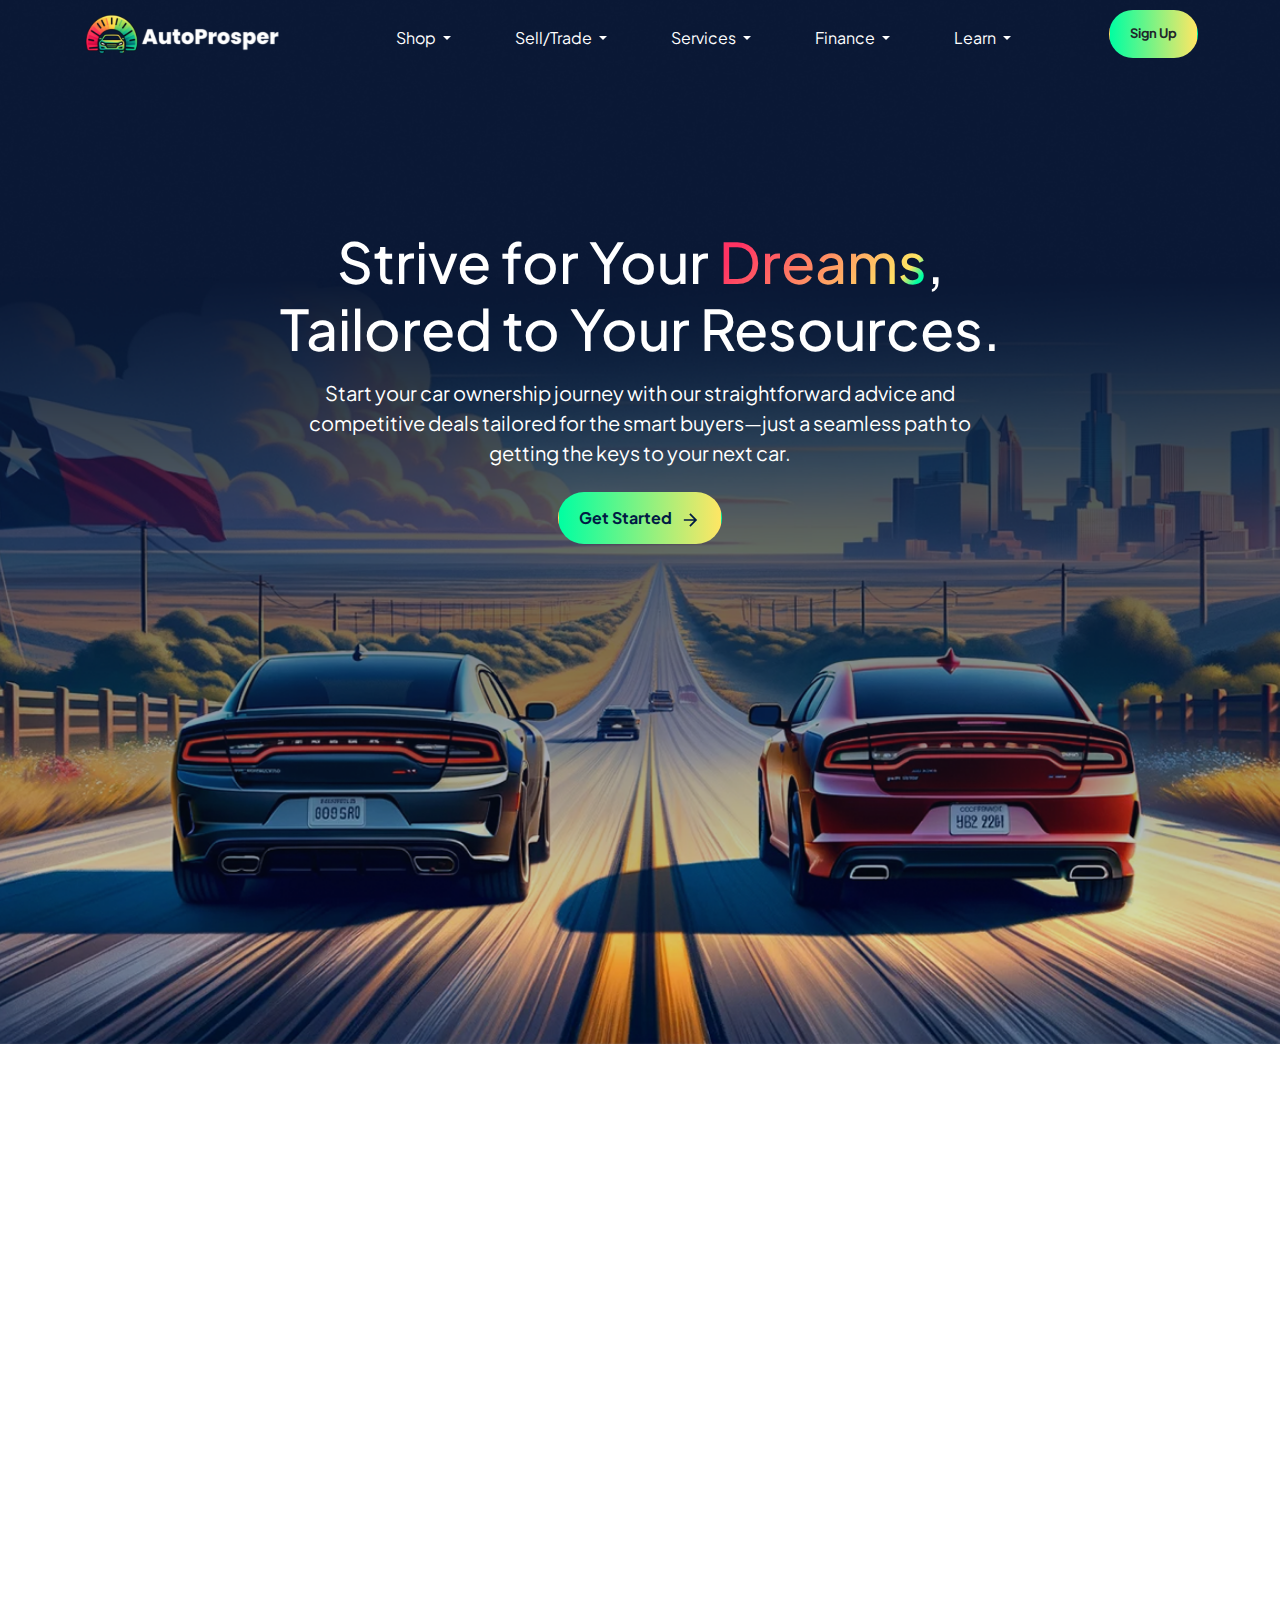
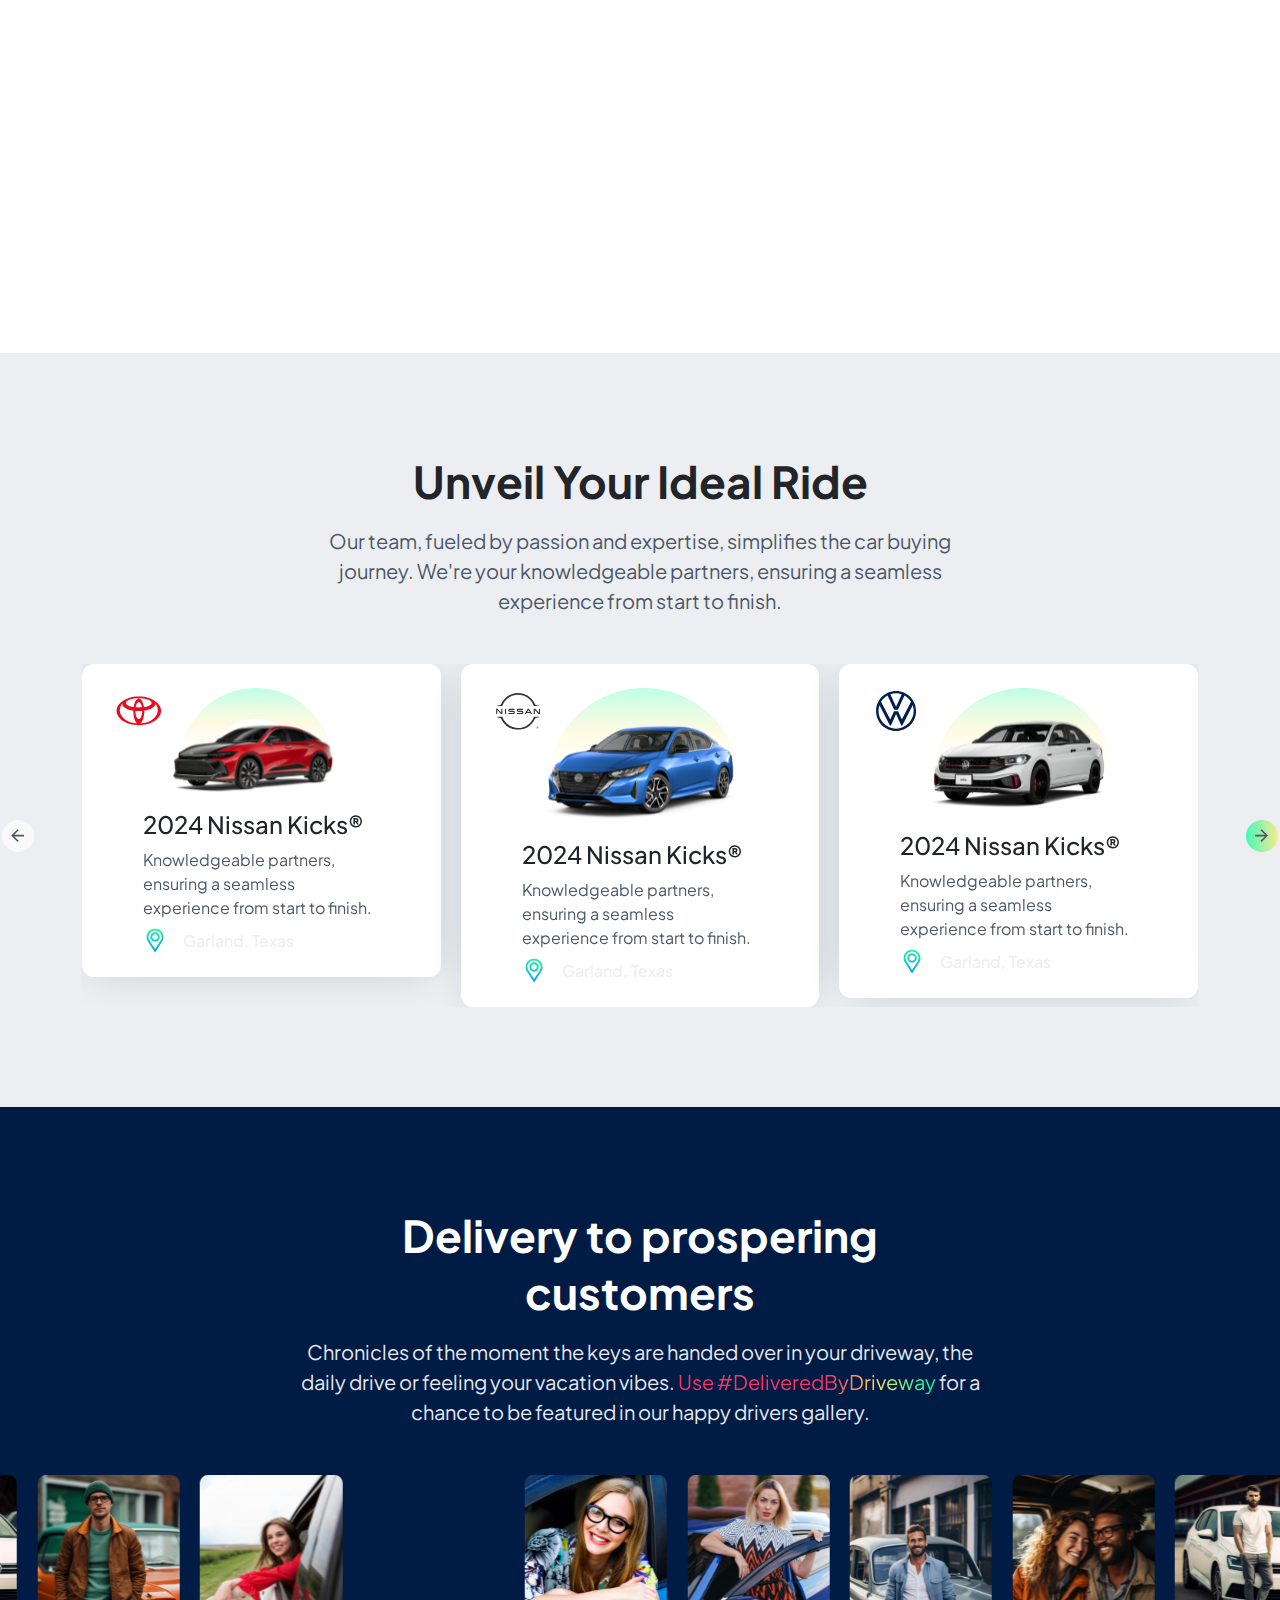
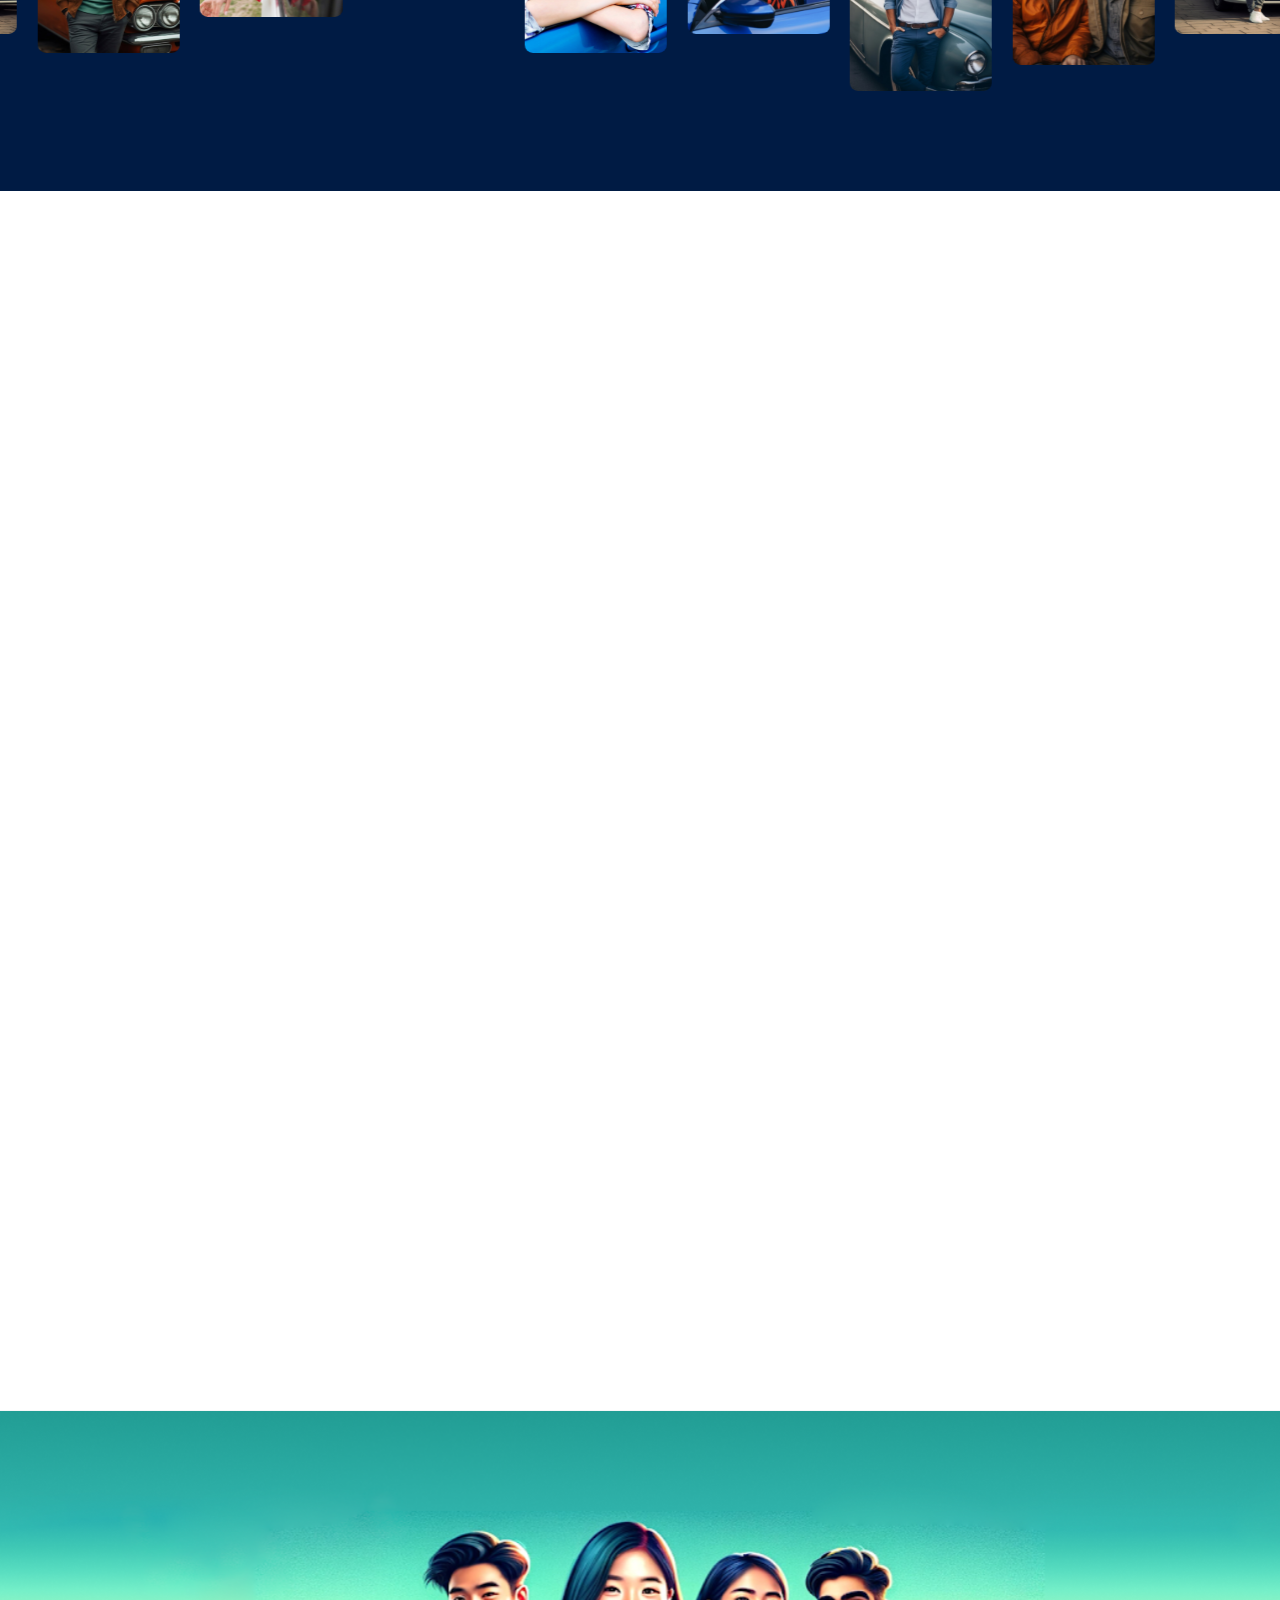
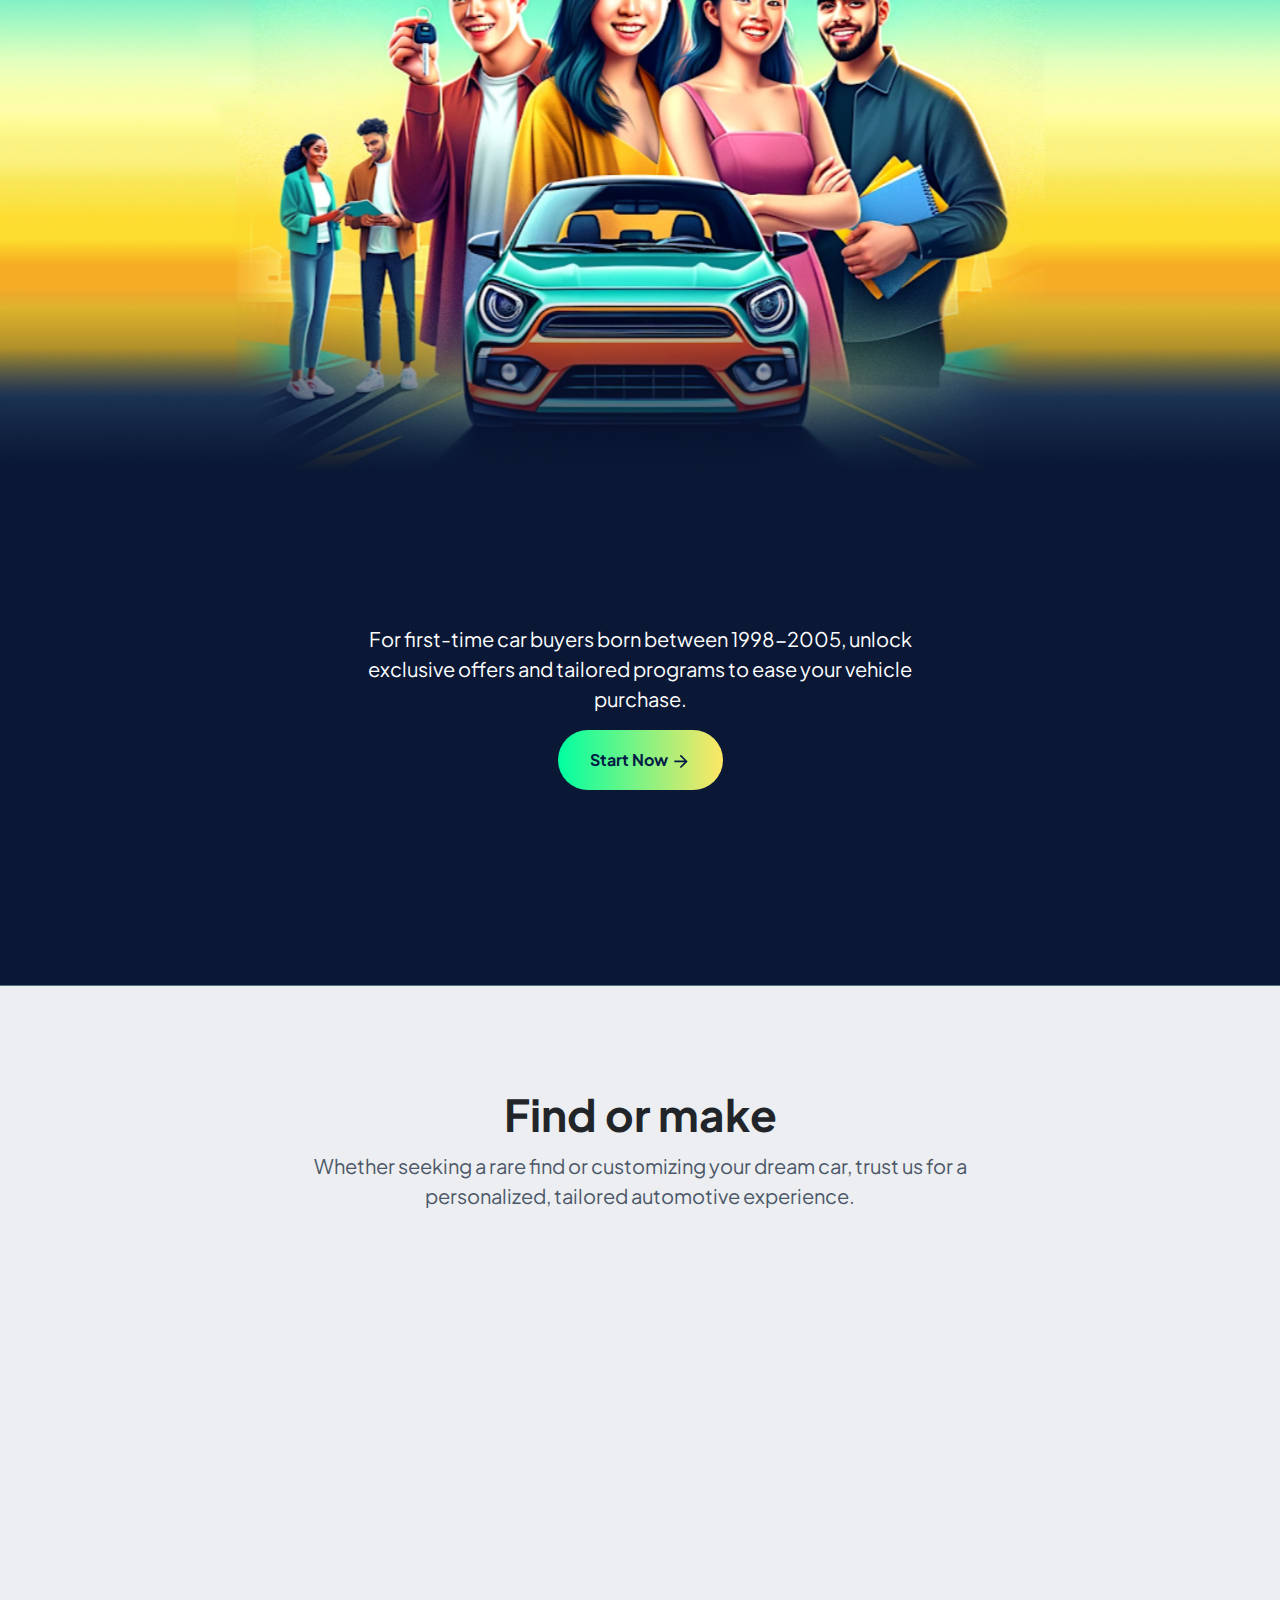
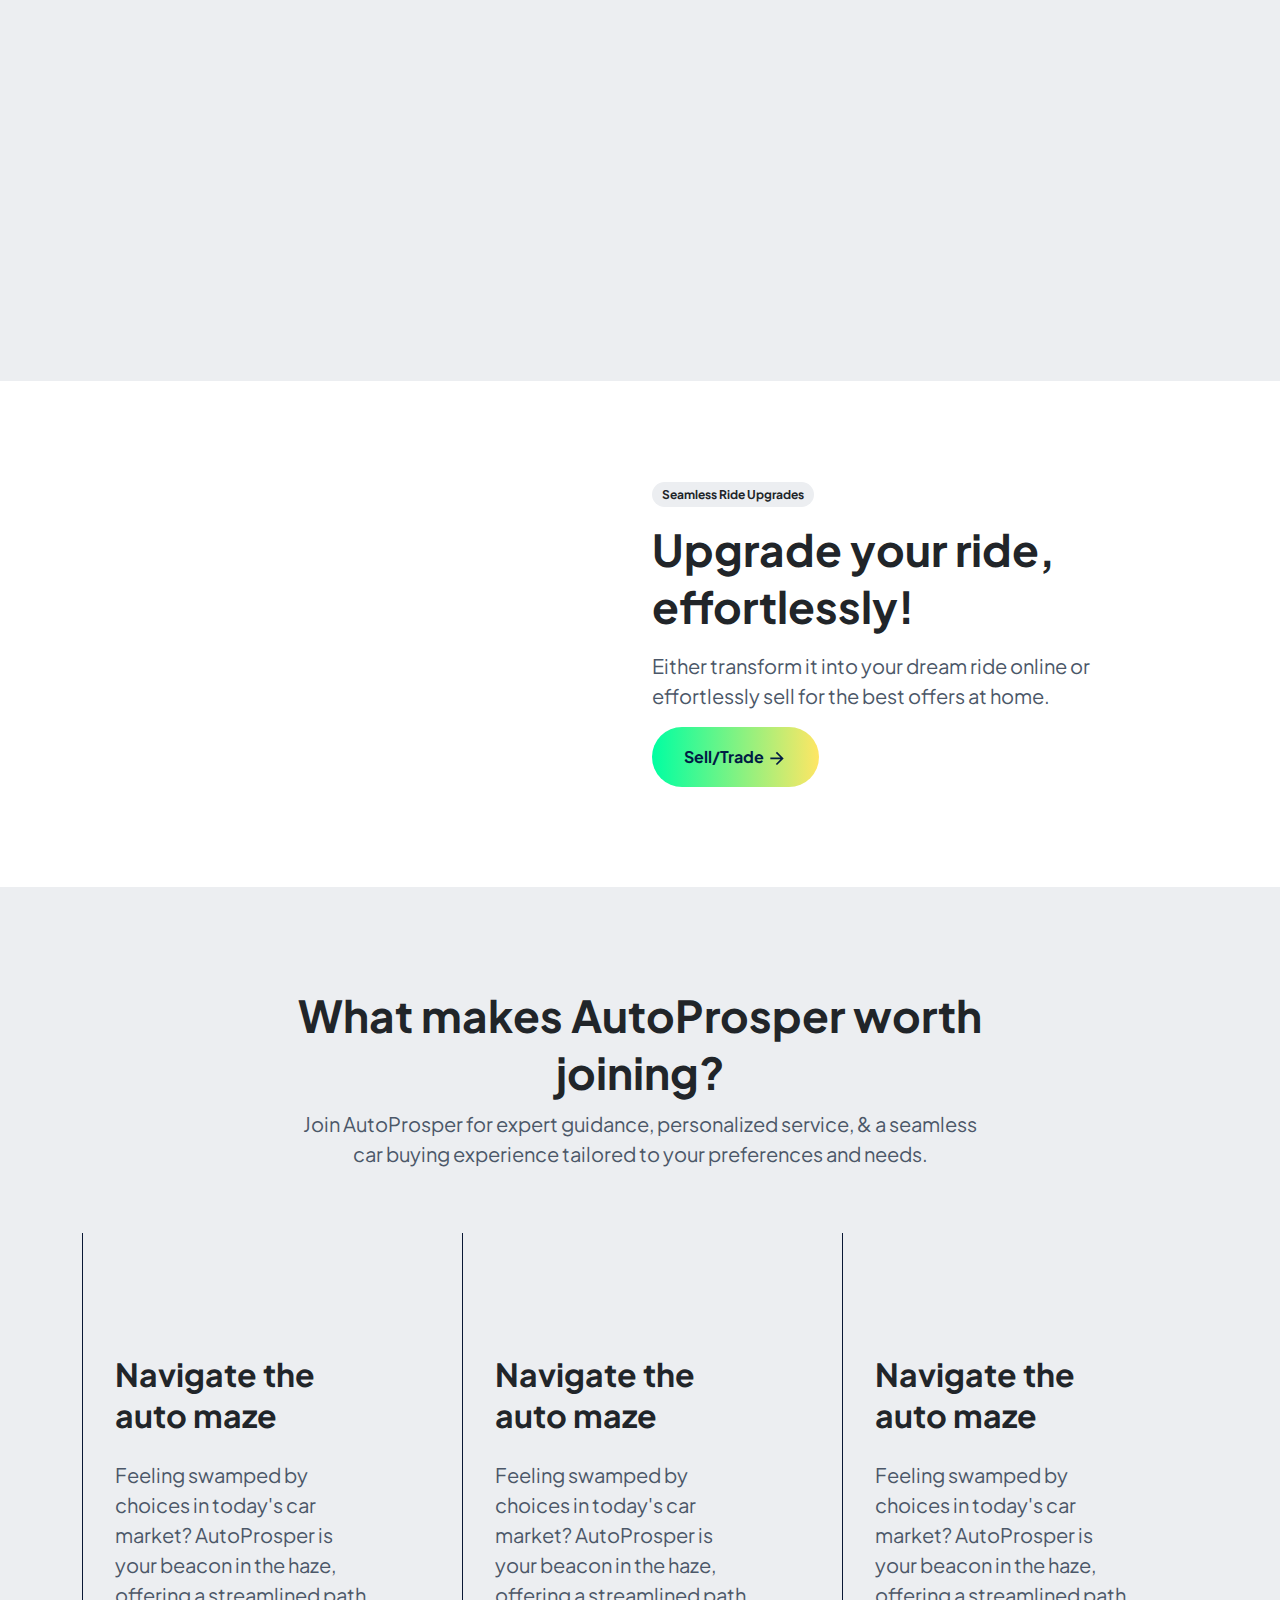
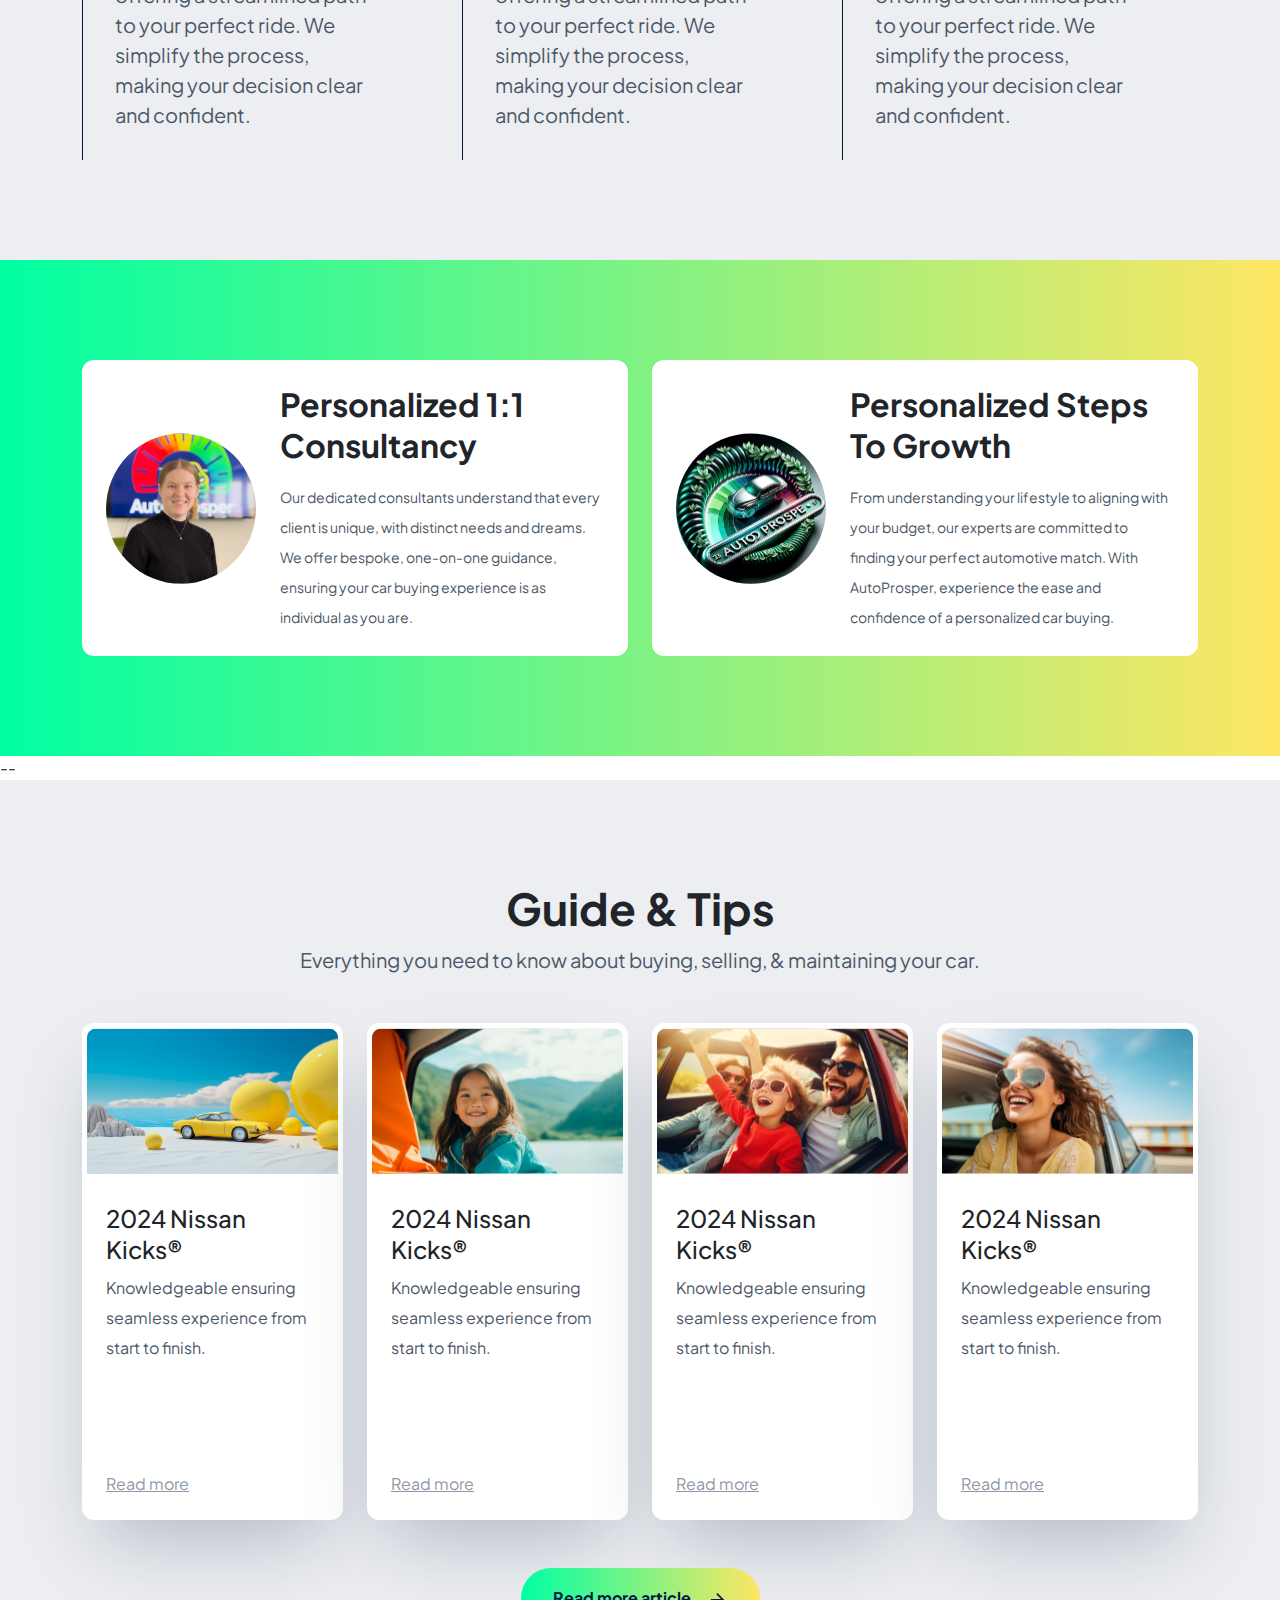
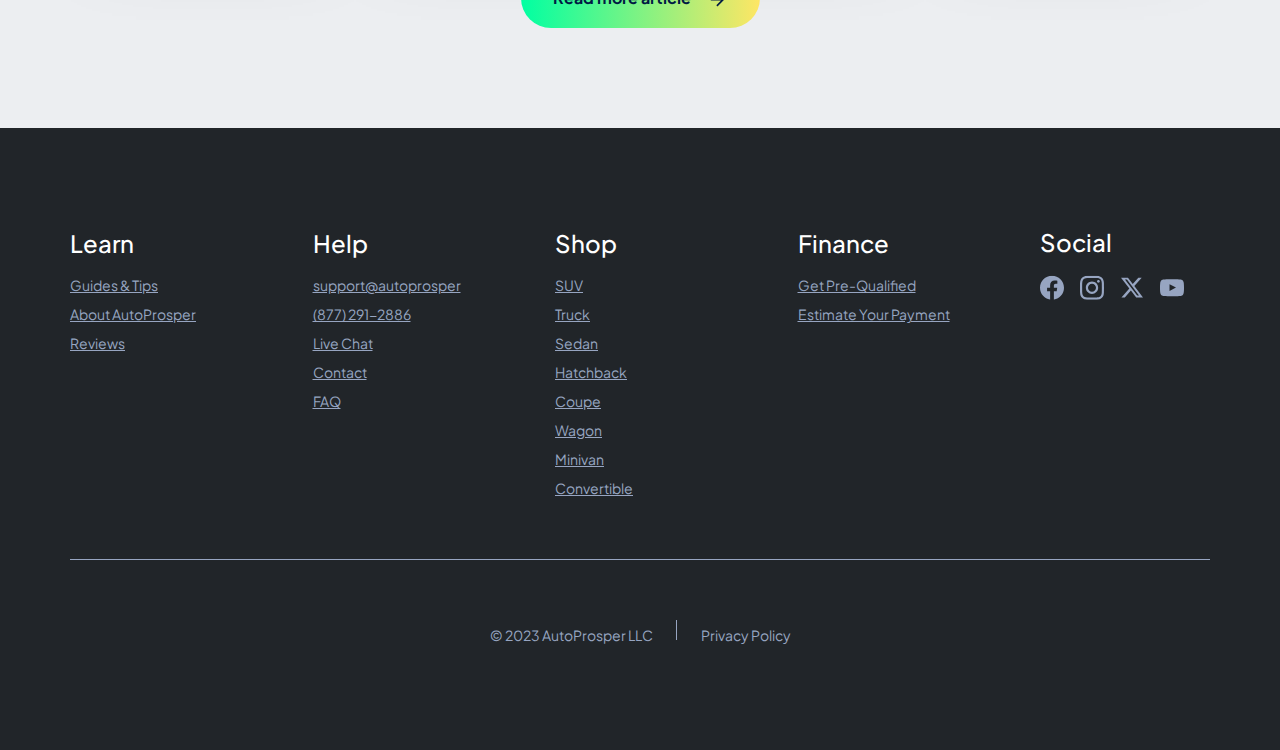
==== commit 4c893dc1: "today" ====
--- a/index.html
+++ b/index.html
@@ -42,6 +42,9 @@
     <link rel="stylesheet" href="assets/css/magnific-popup.css">
     <link href="https://cdn.jsdelivr.net/npm/@splidejs/splide@4.1.4/dist/css/splide.min.css
     " rel="stylesheet">
+    <link rel="stylesheet" href="https://cdnjs.cloudflare.com/ajax/libs/animate.css/4.1.1/animate.min.css" />
+    <link rel="stylesheet" href="css/animate.css">
+
     <!-- Main CSS -->
     <link rel="stylesheet" type="text/css" href="assets/scss/style.css">
     <!-- jQuery (necessary for jQuery plugins) -->
@@ -220,7 +223,7 @@
     <section class="discover p-100">
         <div class="container">
             <div class="row">
-                <div class="col-lg-6">
+                <div class="col-lg-6 wow slideInLeft">
                     <div>
                         <h2 class="discover-left-head fs-44 lh-57 fw-bold text-dark">Discover your purchasing
                             alternatives
@@ -237,209 +240,174 @@
 
 
                 </div>
-                <div class="col-lg-6">
-                    hello
-                    <div class="splide discover-card-1 d-block d-lg-none">
-                        <div class="splide__track">
-                            <ul class="splide__list">
-                                <li class="splide__slide">
-                                    <div class="discounts position-relative">
-                                        <div class="discount-off position-absolute">
-                                            <h5 class="text-start fs-10 fw-bold">10% off</h5>
-                                        </div> <a href="">
-                                            <h6 class="text-center fs-9 fw-bold text-dark-2">Click to select</h6>
-                                        </a>
-                                    </div>
-                                </li>
-                                <li class="splide__slide">
-                                    <div class="discounts position-relative">
-                                        <div class="discount-off position-absolute">
-                                            <h5 class="text-start fs-10 fw-bold">20% off</h5>
-                                        </div> <a href="">
-                                            <h6 class="text-center fs-9 fw-bold text-dark-2">Click to select</h6>
-                                        </a>
-                                    </div>
-                                </li>
-                                <li class="splide__slide">
-                                    <div class="discounts position-relative">
-                                        <div class="discount-off position-absolute">
-                                            <h5 class="text-start fs-10 fw-bold">10% off</h5>
-                                        </div> <a href="">
-                                            <h6 class="text-center fs-9 fw-bold text-dark-2">Click to select</h6>
-                                        </a>
-                                    </div>
-                                </li>
-                                <li class="splide__slide">
-                                    <div class="discounts position-relative">
-                                        <div class="discount-off position-absolute">
-                                            <h5 class="text-start fs-10 fw-bold">40% off</h5>
-                                        </div> <a href="">
-                                            <h6 class="text-center fs-9 fw-bold text-dark-2">Click to select</h6>
-                                        </a>
-                                    </div>
-                                </li>
-                                <li class="splide__slide">
-                                    <div class="discounts position-relative">
-                                        <div class="discount-off position-absolute">
-                                            <h5 class="text-start fs-10 fw-bold">40% off</h5>
-                                        </div> <a href="">
-                                            <h6 class="text-center fs-9 fw-bold text-dark-2">Click to select</h6>
-                                        </a>
-                                    </div>
-                                </li>
-
-                            </ul>
-                        </div>
-                    </div>
+                <div class="col-lg-6 wow slideInRight">
+
 
                     <div class="discover-right-col ">
                         <!-- test  -->
-                        <div class="discounts position-relative">
-                            <label class="discount-label d-block" for="discount">
-                                <input type="radio" class="d-none" id="discount">
-                                <div class="label-content">
-                                    <span>30% off</span>
-                                    <span>Click to select</span>
-                                    <span class="red-border position-absolute start-0 end-0 top-0 bottom-0"></span>
-                                </div>
-                            </label>
-                        </div>
-                        <div class="discounts position-relative">
-                            <label class="discount-label d-block" for="discount">
-                                <input type="radio" class="d-none" id="discount">
-                                <div class="label-content">
-                                    <span>30% off</span>
-                                    <span>Click to select</span>
-                                    <span class="red-border position-absolute start-0 end-0 top-0 bottom-0"></span>
-                                </div>
-                            </label>
-                        </div>
                         <div
                             class="discover-right-head d-flex align-items-center justify-content-center flex-wrap gap-2 d-none d-lg-flex">
-                            <div class="discounts position-relative">
-                                <div class="discount-off position-absolute">
-                                    <h5 class="text-start fs-10 fw-bold">30% off</h5>
-                                </div>
-                                <a href="">
+                            <div class="form-element position-relative">
+                                <input type="checkbox" name="platform" value="car-1" id="car-1">
+                                <label for="car-1" class="position-relative">
                                     <h6 class="text-center fs-9 fw-bold text-dark-2">Click to select</h6>
-                                </a>
-                            </div>
-                            <div class="discounts position-relative">
-                                <div class="discount-off position-absolute">
-                                    <h5 class="text-start fs-10 fw-bold">20% off</h5>
-                                </div> <a href="">
+                                    <div>
+
+                                    </div>
+
+                                    <h6 class="discount-off fs-10 fw-bold text-dark radius-100 position-absolute">
+                                        30% off</h6>
+
+                                </label>
+                            </div>
+                            <div class="form-element position-relative">
+                                <input type="checkbox" name="platform" value="car-2" id="car-2">
+                                <label for="car-2" class="position-relative">
                                     <h6 class="text-center fs-9 fw-bold text-dark-2">Click to select</h6>
-                                </a>
-                            </div>
-                            <div class="discounts position-relative">
-                                <div class="discount-off position-absolute">
-                                    <h5 class="text-start fs-10 fw-bold">10% off</h5>
-                                </div> <a href="">
+                                    <div>
+
+                                    </div>
+
+                                    <h6 class="discount-off fs-10 fw-bold text-dark radius-100 position-absolute">
+                                        30% off</h6>
+
+                                </label>
+                            </div>
+                            <div class="form-element position-relative">
+                                <input type="checkbox" name="platform" value="car-3" id="car-3">
+                                <label for="car-3" class="position-relative">
                                     <h6 class="text-center fs-9 fw-bold text-dark-2">Click to select</h6>
-                                </a>
-                            </div>
-
-                            <div class="discounts position-relative">
-                                <div class="discount-off position-absolute">
-                                    <h5 class="text-start fs-10 fw-bold">40% off</h5>
-                                </div> <a href="">
+                                    <div>
+
+                                    </div>
+
+                                    <h6 class="discount-off fs-10 fw-bold text-dark radius-100 position-absolute">
+                                        30% off</h6>
+
+                                </label>
+                            </div>
+                            <div class="form-element position-relative">
+                                <input type="checkbox" name="platform" value="car-4" id="car-4">
+                                <label for="car-4" class="position-relative">
                                     <h6 class="text-center fs-9 fw-bold text-dark-2">Click to select</h6>
-                                </a>
-                            </div>
-                            <div class="discounts position-relative">
-                                <div class="discount-off position-absolute">
-                                    <h5 class="text-start fs-10 fw-bold">50% off</h5>
-                                </div> <a href="">
+                                    <div>
+
+                                    </div>
+
+                                    <h6 class="discount-off fs-10 fw-bold text-dark radius-100 position-absolute">
+                                        30% off</h6>
+
+                                </label>
+                            </div>
+                            <div class="form-element position-relative">
+                                <input type="checkbox" name="platform" value="car-5" id="car-5">
+                                <label for="car-5" class="position-relative">
                                     <h6 class="text-center fs-9 fw-bold text-dark-2">Click to select</h6>
-                                </a>
-                            </div>
-                            <div class="discounts position-relative">
-                                <div class="discount-off position-absolute">
-                                    <h5 class="text-start fs-10 fw-bold">22% off</h5>
-                                </div> <a href="">
+                                    <div>
+
+                                    </div>
+
+                                    <h6 class="discount-off fs-10 fw-bold text-dark radius-100 position-absolute">
+                                        30% off</h6>
+
+                                </label>
+                            </div>
+                            <div class="form-element position-relative">
+                                <input type="checkbox" name="platform" value="car-6" id="car-6">
+                                <label for="car-6" class="position-relative">
                                     <h6 class="text-center fs-9 fw-bold text-dark-2">Click to select</h6>
-                                </a>
+                                    <div>
+
+                                    </div>
+
+                                    <h6 class="discount-off fs-10 fw-bold text-dark radius-100 position-absolute">
+                                        30% off</h6>
+
+                                </label>
                             </div>
                         </div>
 
                         <div class="discover-right-middle mt-2">
-                            <div class="row gy-3">
+                            <div class="row gx-2 gy-2">
                                 <div class="col-lg-6">
-                                    <div class="right-middle">
-                                        <h5 class="fs-10 fw-bold text-dark-2">Searching for</h5>
-                                        <div>
-                                            <select class="discover-select">
-                                                <option value="volvo">The Enthusiast</option>
-                                                <option value="saab">Saab</option>
-                                                <option value="opel">Opel</option>
-                                                <option value="audi">Audi</option>
-                                            </select>
-
-                                        </div>
+                                    <div class="form-floating">
+                                        <select class="form-select fs-18 fw-semibold text-dark" id="floatingSelect"
+                                            aria-label="Floating label select example">
+                                            <option selected>The Enthusiast</option>
+                                            <option value="1">One</option>
+                                            <option value="2">Two</option>
+                                            <option value="3">Three</option>
+                                        </select>
+                                        <label for="floatingSelect" class="fs-10 fw-bold text-dark-4">Searching
+                                            for</label>
                                     </div>
                                 </div>
                                 <div class="col-lg-6">
-                                    <div class="right-middle">
-                                        <h5 class="fs-10 fw-bold text-dark-2">Down payment</h5>
-                                        <div>
-                                            <select class="discover-select">
-                                                <option value="volvo">$3000</option>
-                                                <option value="saab">Saab</option>
-                                                <option value="opel">Opel</option>
-                                                <option value="audi">Audi</option>
-                                            </select>
-                                        </div>
-                                    </div>
+                                    <div class="form-floating">
+                                        <select class="form-select fs-18 fw-semibold text-dark" id="floatingSelect"
+                                            aria-label="Floating label select example">
+                                            <option selected>The Enthusiast</option>
+                                            <option value="1">One</option>
+                                            <option value="2">Two</option>
+                                            <option value="3">Three</option>
+                                        </select>
+                                        <label for="floatingSelect" class="fs-10 fw-bold text-dark-4">Searching
+                                            for</label>
+                                    </div>
+
                                 </div>
                                 <div class="col-lg-6">
-                                    <div class="right-middle">
-                                        <h5 class="fs-10 fw-bold text-dark-2">Credit score</h5>
-                                        <div>
-                                            <select class="discover-select">
-                                                <option value="volvo">Credit score</option>
-                                                <option value="saab">Saab</option>
-                                                <option value="opel">Opel</option>
-                                                <option value="audi">Audi</option>
-                                            </select>
-                                        </div>
+                                    <div class="form-floating">
+                                        <select class="form-select fs-18 fw-semibold text-dark" id="floatingSelect"
+                                            aria-label="Floating label select example">
+                                            <option selected>The Enthusiast</option>
+                                            <option value="1">One</option>
+                                            <option value="2">Two</option>
+                                            <option value="3">Three</option>
+                                        </select>
+                                        <label for="floatingSelect" class="fs-10 fw-bold text-dark-4">Searching
+                                            for</label>
                                     </div>
                                 </div>
+
                                 <div class="col-lg-6">
-                                    <div class="right-middle">
-                                        <h5 class="fs-10 fw-bold text-dark-2">Monthly payment</h5>
-                                        <div>
-                                            <select class="discover-select">
-                                                <option value="volvo">$500</option>
-                                                <option value="saab">Saab</option>
-                                                <option value="opel">Opel</option>
-                                                <option value="audi">Audi</option>
-                                            </select>
-                                        </div>
-                                    </div>
+                                    <div class="form-floating">
+                                        <select class="form-select fs-18 fw-semibold text-dark" id="floatingSelect"
+                                            aria-label="Floating label select example">
+                                            <option selected>The Enthusiast</option>
+                                            <option value="1">One</option>
+                                            <option value="2">Two</option>
+                                            <option value="3">Three</option>
+                                        </select>
+                                        <label for="floatingSelect" class="fs-10 fw-bold text-dark-4">Searching
+                                            for</label>
+                                    </div>
+
+
+
                                 </div>
                             </div>
                         </div>
-                    </div>
-
-
-
-
-
-
-
-                    <div class="mt-4 d-flex align-items-center gap-4">
-                        <label class="switch">
-                            <input type="checkbox" checked>
-                            <span class="slider round"></span>
-                        </label>
-                        <p class="p2">Include trade-in</p>
-
-                    </div>
-                    <div class="mt-5">
-                        <a class="discount-btn d-flex justify-content-center fs-16 fw-bold text-dark" href="">See
-                            matches</a>
-                    </div>
-                </div>
+
+
+
+
+
+
+
+                        <div class="mt-4 d-flex align-items-center gap-4">
+                            <label class="switch">
+                                <input type="checkbox" checked>
+                                <span class="slider round"></span>
+                            </label>
+                            <p class="p2">Include trade-in</p>
+
+                        </div>
+                        <div class="mt-5">
+                            <a class="discount-btn d-flex justify-content-center fs-16 fw-bold text-dark" href="">See
+                                matches</a>
+                        </div>
+                    </div>
     </section>
 
     <!-- ideal ride  -->
@@ -728,14 +696,14 @@
     <section class="military-offer p-100">
         <div class="container">
             <div class="row align-items-center">
-                <div class="col-lg-6">
+                <div class="col-lg-6 wow slideInLeft">
                     <div>
-                        <img src="assets/img/military-left-img.svg" alt="">
-                    </div>
-
-                </div>
-                <div class="col-lg-6">
-                    <div class="text-center text-lg-start">
+                        <img src=" assets/img/military-left-img.svg" alt="">
+                    </div>
+
+                </div>
+                <div class="col-lg-6 wow slideInRight">
+                    <div class=" text-center text-lg-start">
                         <h6 class="miltary-mini-head fs-12 fw-bold text-dark">Military Savings</h6>
                         <h2 class=" miltary-head fs-44 lh-57 fw-bold text-dark mt-3">Military member special discount
                             program
@@ -768,7 +736,7 @@
     <section class="credit-history p-100">
         <div class="container">
             <div class="row align-items-center flex-column-reverse flex-lg-row">
-                <div class="col-lg-6">
+                <div class="col-lg-6 wow slideInLeft">
                     <div class="text-center text-lg-start">
                         <h6 class="miltary-mini-head fs-12 fw-bold text-dark">Get Approved</h6>
                         <h2 class="fs-44 lh-57 fw-bold text-dark mt-3">Get approved with no credit history.</h2>
@@ -789,7 +757,7 @@
                         </div>
                     </div>
                 </div>
-                <div class="col-lg-6">
+                <div class="col-lg-6 wow slideInRight">
                     <div>
                         <img src="assets/img/credit-right-img.svg" alt="">
                     </div>
@@ -803,7 +771,8 @@
     <section class="born-offer p-100">
         <div class="container">
             <div class="born-main m-auto text-center">
-                <h2 class="fs-44 lh-57 fw-bold text-center text-white  mt-3"><span class="first-time">First time</span>
+                <h2 class="fs-44 lh-57 fw-bold text-center text-white wow animate__backInLeft  mt-3">
+                    <span class="first-time">First time</span>
                     buyer
                     (born 1998-2005) program offer
                 </h2>
@@ -837,7 +806,7 @@
                     automotive experience.</p>
             </div>
             <div class="row mt-5 gy-3">
-                <div class="col-lg-6">
+                <div class="col-lg-6 wow animate__fadeIn">
                     <div class="find-card-wrapper bg-white">
                         <div class="">
                             <img class="w-100 find-card-img" src="assets/img/find-make-img-1.svg" alt="">
@@ -861,7 +830,7 @@
                     </div>
 
                 </div>
-                <div class="col-lg-6">
+                <div class="col-lg-6 wow animate__fadeIn ">
                     <div class="find-card-wrapper bg-white">
                         <div class="">
                             <img class="w-100 find-card-img" src="assets/img/find-make-img-2.svg" alt="">
@@ -934,7 +903,7 @@
             <div class="row mt-5 gy-3">
                 <div class="col-lg-4">
                     <div class="join-cards d-flex flex-column gap-4">
-                        <div>
+                        <div class="wow animate__hinge">
                             <img src="assets/img/join-img-1.svg" alt="">
                         </div>
                         <h3 class="fs-32 lh-41 fw-bold">Navigate the
@@ -947,7 +916,7 @@
                 </div>
                 <div class="col-lg-4">
                     <div class="join-cards d-flex flex-column gap-4">
-                        <div>
+                        <div class="wow animate__hinge">
                             <img src="assets/img/join-img-2.svg" alt="">
                         </div>
                         <h3 class="fs-32 lh-41 fw-bold">Navigate the
@@ -960,7 +929,7 @@
                 </div>
                 <div class="col-lg-4">
                     <div class="join-cards join-card-unique d-flex flex-column gap-4">
-                        <div>
+                        <div class="wow animate__hinge">
                             <img src="assets/img/join-img-3.svg" alt="">
                         </div>
                         <h3 class="fs-32 lh-41 fw-bold">Navigate the
@@ -1366,6 +1335,10 @@
     <script src="assets/js/jquery.magnific-popup.min.js"></script>
 
     <script src="assets/js/splide-extension-auto-scroll.min.js"></script>
+    <script src="js/wow.min.js"></script>
+    <script>
+        new WOW().init();
+    </script>
     <!-- Script JS -->
     <script src="assets/js/script.js"></script>
 
--- a/assets/scss/style.css
+++ b/assets/scss/style.css
@@ -388,6 +388,7 @@
 }
 .task-btn:hover {
   background: #ECEEF1;
+  background: linear-gradient(90deg, #FFE664 0%, #00FFA2 100%);
 }
 
 .task-dark-btn {
@@ -400,12 +401,23 @@
   padding: 10px 20px;
   border-radius: 100px;
   background-color: #ECEEF1;
+  border: 1px solid transparent;
+}
+.refresh-btn:hover {
+  border: 1px solid black;
+  transition: all 0.3s ease-in-out;
 }
 
 /* helper , base classes  - END*/
 nav .navbar-btn {
   background: linear-gradient(90deg, #00FFA2 0%, #FFE664 100%) !important;
   padding: 13px 20px;
+  border: 1px solid transparent;
+}
+nav .navbar-btn:hover {
+  background: yellow !important;
+  border: 1px solid green;
+  color: black;
 }
 @media (max-width: 575px) {
   nav .navbar-toggler-icon {
@@ -431,6 +443,12 @@
   padding: 13px 20px;
   display: inline-block;
   color: #001B44;
+  border: 1px solid transparent;
+}
+.banner .banner-btn:hover {
+  background: yellow !important;
+  border: 1px solid green;
+  color: black;
 }
 .banner .banner-head,
 .banner .banner-sub-head {
@@ -497,6 +515,57 @@
   box-shadow: 0px 36px 72px -18px rgba(0, 27, 68, 0.25);
   padding: 25px;
 }
+.discover .discover-right-col .discover-right-middle .form-select {
+  padding: 24px 24px 4px 24px;
+  height: 72px;
+  background-image: url('data:image/svg+xml,<svg width="23" height="23" viewBox="0 0 23 23" fill="none" xmlns="http://www.w3.org/2000/svg"><path d="M12 15L8 11H16L12 15Z" fill="%23001B44"/></svg>');
+  background-size: 23px 23px;
+  background-position: right 24px bottom 15px;
+  width: 100%;
+  border-radius: 12px;
+}
+.discover .discover-right-col .discover-right-middle .form-floating > label {
+  top: 6px;
+  left: 12px;
+}
+.discover .discover-right-col .discover-right-middle .down-payment {
+  padding: 24px 24px 4px 24px;
+  border-radius: 12px;
+  border: 1px solid #8E97A6;
+}
+.discover .discover-right-col .form-element {
+  position: relative;
+  width: 203px;
+  height: 105px;
+}
+.discover .discover-right-col .form-element .discount-off {
+  background-color: yellow;
+  padding: 4px 8px;
+  left: 12px;
+  top: 12px;
+}
+.discover .discover-right-col .form-element input {
+  display: none;
+}
+.discover .discover-right-col .form-element label {
+  position: absolute;
+  width: 100%;
+  height: 100%;
+  border: 1px solid darkgray;
+  border-radius: 6px;
+  transition: all 230ms linear;
+  padding: 47px 65px;
+  background-image: url(../img/discount-bg.png);
+  background-repeat: no-repeat;
+}
+.discover .discover-right-col .form-element input:checked + label {
+  border-color: green;
+  border: 1px solid;
+  background-image: url(../img/car-img-1.png);
+}
+.discover .discover-right-col .form-element input:checked + label h6 {
+  display: none;
+}
 @media (max-width: 575px) {
   .discover .discover-right-col {
     border: 0;
@@ -844,6 +913,17 @@
   padding: 24px 30px 16px 16px;
   background-color: #FFF;
 }
+.dashboard-wrapper .appointment-wrapper .dates {
+  position: relative;
+}
+.dashboard-wrapper .appointment-wrapper .dates::after {
+  position: absolute;
+  content: "";
+  width: 1px;
+  height: 44px;
+  background: #B7BCC3;
+  left: -23px;
+}
 .dashboard-wrapper .appointment-wrapper .Progress {
   margin-top: 12px;
   margin-bottom: 12px;
@@ -892,6 +972,10 @@
 .dashboard-wrapper .appointment-wrapper .date-arrows {
   margin-bottom: 30px;
 }
+.dashboard-wrapper .appointment-wrapper .splide__arrow {
+  background: none !important;
+  top: 78px !important;
+}
 .dashboard-wrapper .email-sms-wrapper {
   margin-top: 12px;
   min-height: 862px;
@@ -903,7 +987,7 @@
   background-color: red;
 }
 .dashboard-wrapper .email-sms-wrapper .email-details {
-  padding: 45px 16px 22px 16px;
+  padding: 24px 16px 24px 16px;
   border-bottom: 1px solid #B7BCC3;
 }
 .dashboard-wrapper .email-sms-wrapper .email-details:hover {
@@ -919,6 +1003,7 @@
   padding: 10px 97px;
   margin-top: 17px;
   margin-bottom: 19px;
+  border: 1px solid transparent;
 }
 .dashboard-wrapper .sales-wrapper {
   padding: 24px 16px;
@@ -945,10 +1030,16 @@
   width: 100%;
   height: 1px;
 }
-.dashboard-wrapper .filter-wrapper .filter-select2 {
-  width: 213px;
-  border: 0;
-  cursor: pointer;
+.dashboard-wrapper .filter-wrapper .form-floating .date-float {
+  left: 15px;
+}
+.dashboard-wrapper .filter-wrapper .form-floating .form-select {
+  background-image: url('data:image/svg+xml,<svg width="23" height="23" viewBox="0 0 23 23" fill="none" xmlns="http://www.w3.org/2000/svg"><path d="M11.5 14.7344L5.75 8.98437L7.09167 7.6427L11.5 12.051L15.9083 7.6427L17.25 8.98437L11.5 14.7344Z" fill="%23001B44"/></svg>');
+  background-size: 23px 23px;
+  background-position: right 24px bottom 15px;
+  padding: 34px 24px 15px 24px;
+  height: 100%;
+  border-radius: 12px;
 }
 .dashboard-wrapper .filter-wrapper .date-filter {
   padding: 12px 24px 15px 24px;
@@ -959,7 +1050,7 @@
 }
 .dashboard-wrapper .chat-wrapper {
   background-color: #FFF;
-  padding: 104px 16px 16px 16px;
+  padding: 93px 16px 16px 16px;
   margin-top: 12px;
   min-height: 772px;
 }
@@ -972,7 +1063,7 @@
 .dashboard-wrapper .chat-wrapper .chats {
   margin-top: 110px;
   gap: 8px;
-  margin-top: 267px;
+  margin-top: 152px;
 }
 .dashboard-wrapper .chat-wrapper .chats .chat {
   padding: 8px 28px 10px 16px;
@@ -1035,6 +1126,19 @@
 }
 .dashboard-wrapper .Appointer-wrapper .right-col .sale-head {
   margin-bottom: 24px;
+}
+.dashboard-wrapper .Appointer-wrapper .left-col {
+  position: relative;
+}
+.dashboard-wrapper .Appointer-wrapper .left-col::after {
+  position: absolute;
+  content: "";
+  width: 1px;
+  height: 200px;
+  background: #B7BCC3;
+  top: 0;
+  right: -90px;
+  height: 100%;
 }
 .dashboard-wrapper .main-middle-wrapper {
   padding: 44px 25px 25px 25px;
@@ -1100,6 +1204,7 @@
 }
 .dashboard-wrapper .main-middle-wrapper input:checked + label {
   background-color: #001B44;
+  border: 2px solid transparent;
 }
 .dashboard-wrapper .main-middle-wrapper input:checked + label h5 {
   color: #FFF;
@@ -1107,11 +1212,23 @@
 .dashboard-wrapper .main-bottom-wrapper {
   background-color: #FFF;
   margin-top: 12px;
-  gap: 20px;
 }
 .dashboard-wrapper .main-bottom-wrapper .bottom-cards {
   padding: 10px 24px 10px 10px;
   border-bottom: 1px solid #B7BCC3;
+}
+.dashboard-wrapper .main-bottom-wrapper .bottom-cards .form-floating .form-select {
+  padding: 24px 10px 10px 18px;
+  height: 100%;
+  min-width: 300px;
+  border-radius: 12px;
+  background-image: url('data:image/svg+xml,<svg width="23" height="23" viewBox="0 0 23 23" fill="none" xmlns="http://www.w3.org/2000/svg"><path d="M11.5 14.7344L5.75 8.98437L7.09167 7.6427L11.5 12.051L15.9083 7.6427L17.25 8.98437L11.5 14.7344Z" fill="%23001B44"/></svg>');
+  background-size: 23px 23px;
+  background-position: right 18px bottom 10px;
+}
+.dashboard-wrapper .main-bottom-wrapper .bottom-cards .form-floating > label {
+  top: -8px;
+  left: 6px;
 }
 .dashboard-wrapper .main-bottom-wrapper .bottom-cards:last-child {
   border-bottom: 0;
@@ -1168,9 +1285,11 @@
 .dashboard-wrapper .dealerplex-wrapper .bank-wrapper .jst-minutes {
   display: none;
 }
+.dashboard-wrapper .dealerplex-wrapper .bank-wrapper .bank-checkbox {
+  margin-top: 17px;
+}
 .dashboard-wrapper .dealerplex-wrapper .bank-wrapper .bank-checkbox .bank-checkboxs {
   gap: 8px;
-  margin-top: 16px;
 }
 .dashboard-wrapper .dealerplex-wrapper .bank-wrapper .bank-checkbox .bank-checkboxs .form-element input {
   display: none;
@@ -1192,6 +1311,11 @@
   padding: 10px 70.5px;
   border: 0;
   opacity: 0.4;
+  border: 1px solid transparent;
+}
+.dashboard-wrapper .dealerplex-wrapper .bank-btn:hover {
+  border: 1px solid black;
+  transition: all 0.3s ease-in-out;
 }
 .dashboard-wrapper .january-wrapper,
 .dashboard-wrapper .january-wrapper-2,
@@ -1217,7 +1341,7 @@
 .dashboard-wrapper .january-wrapper-2 .funds-wrapper .fund,
 .dashboard-wrapper .january-wrapper-2 .funds-wrapper .fund {
   padding-left: 24px;
-  padding-bottom: 45px;
+  padding-bottom: 22px;
   position: relative;
   background-image: url(../img/light-row.png);
   background-repeat: no-repeat;
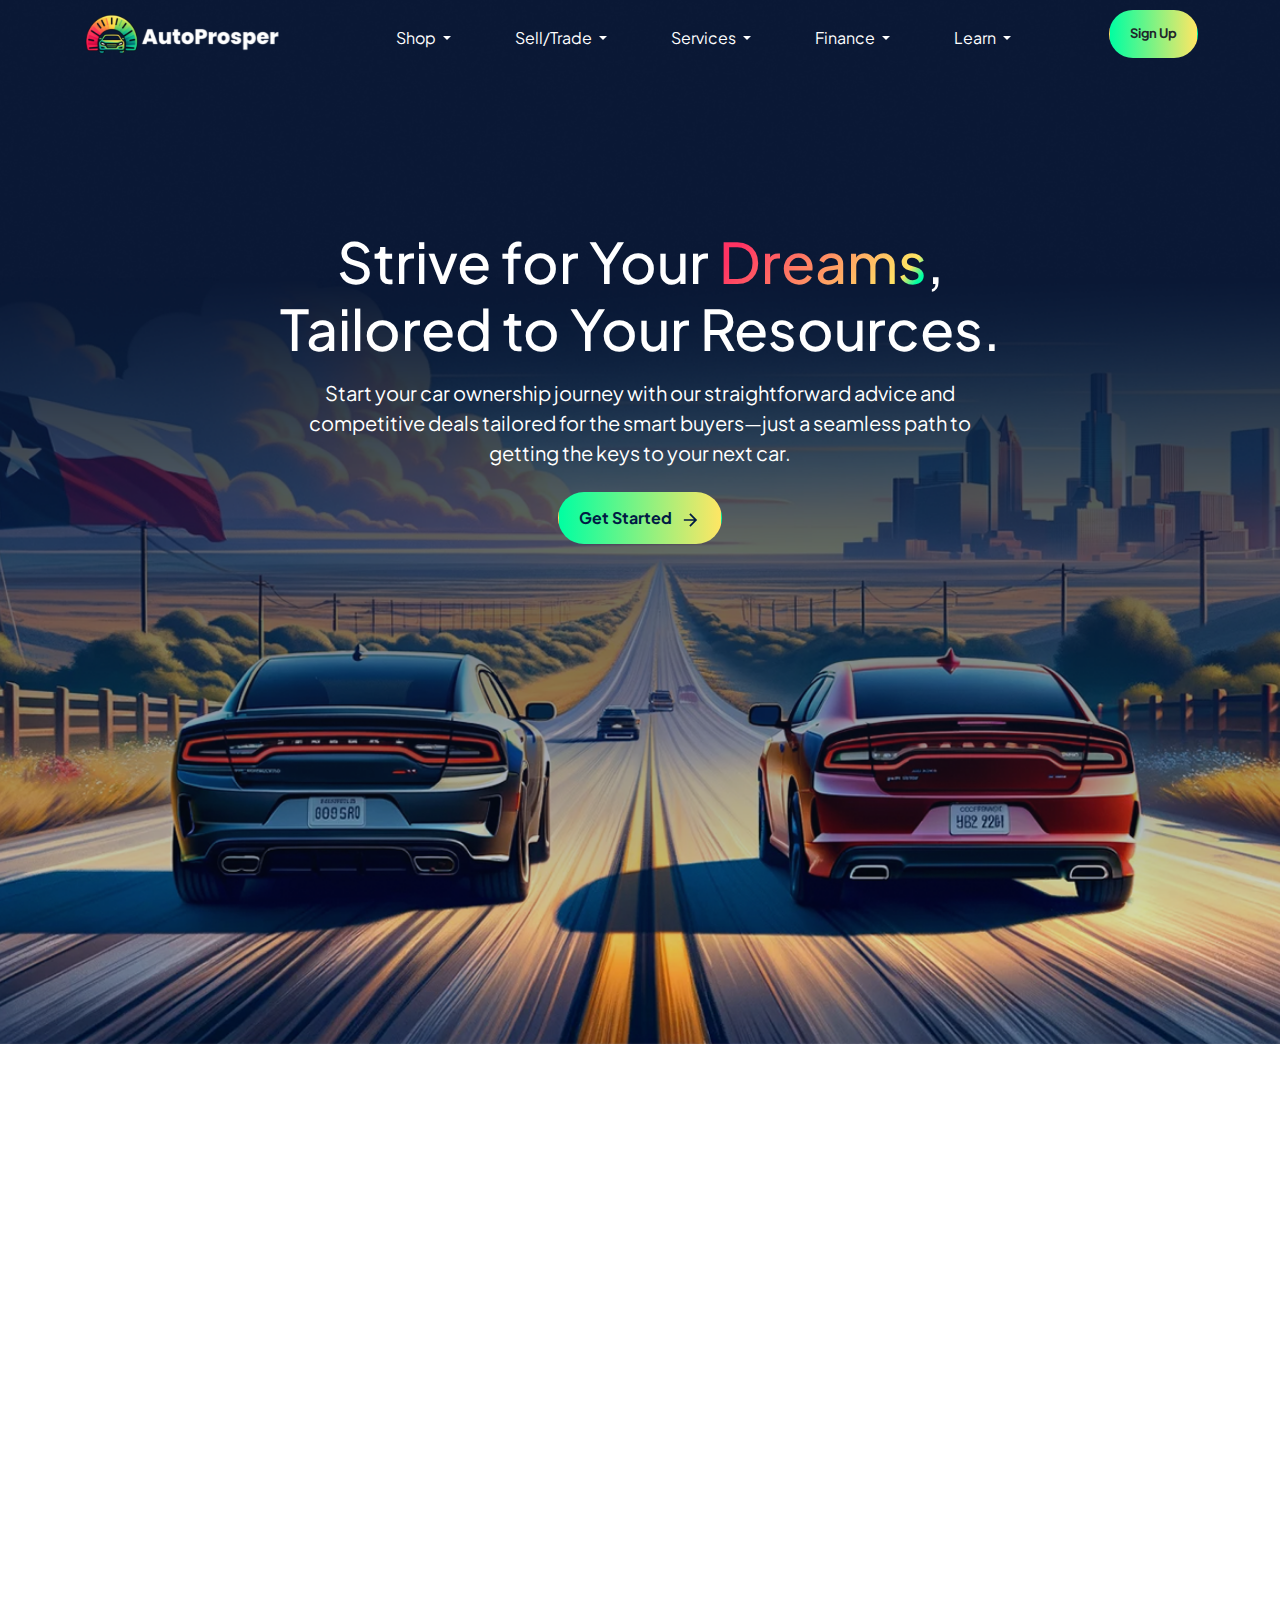
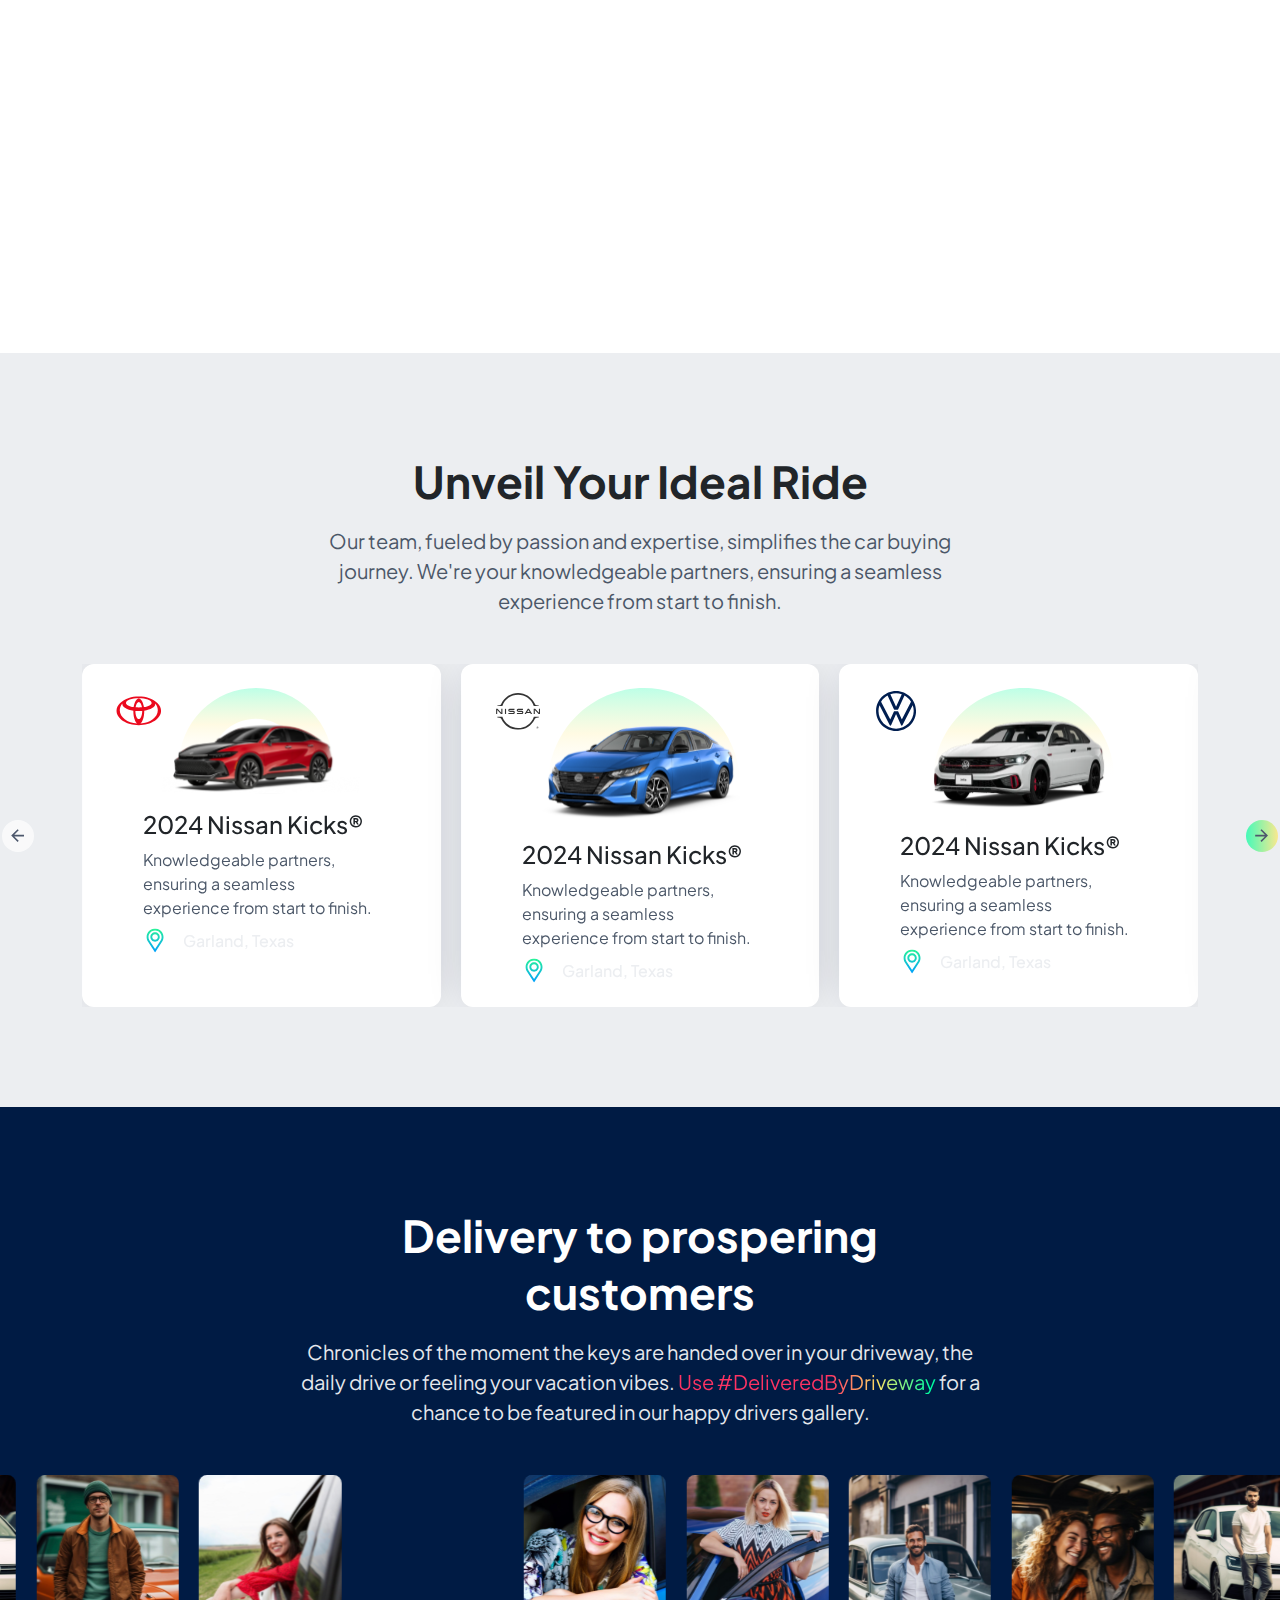
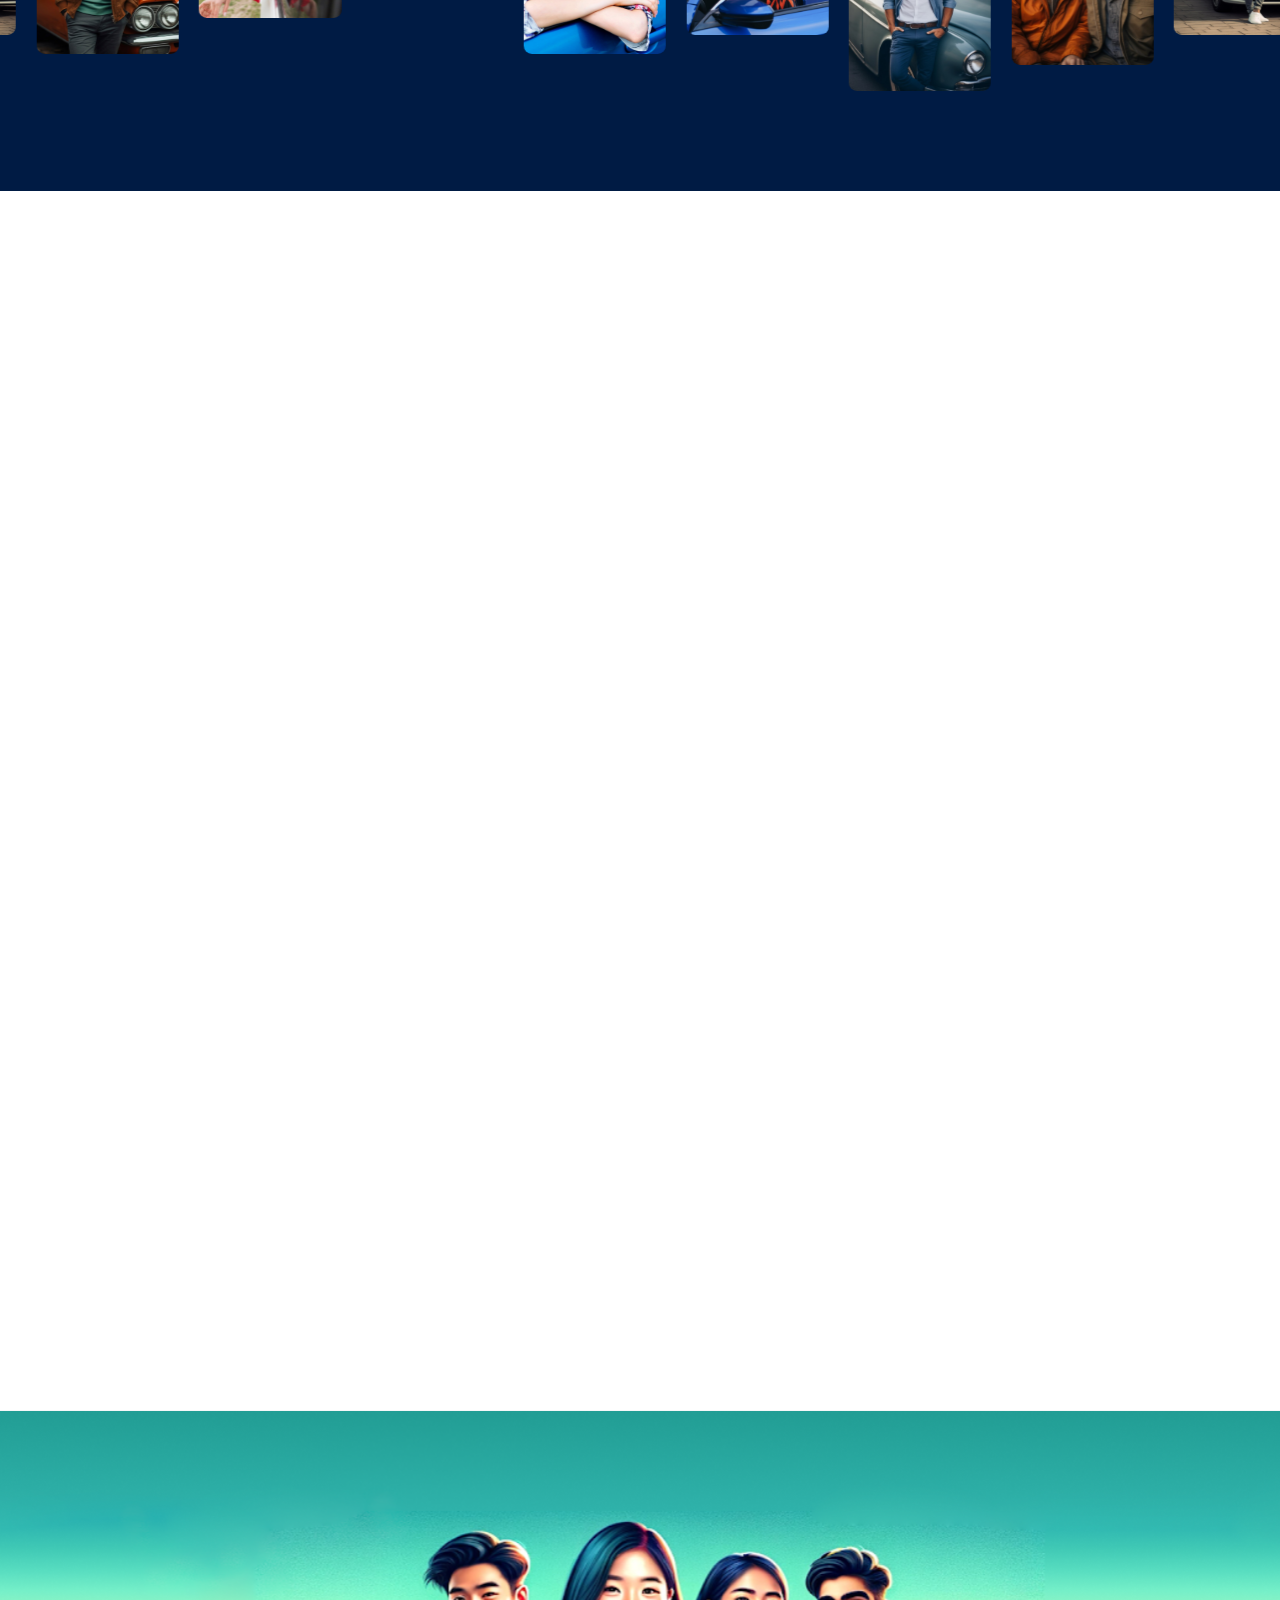
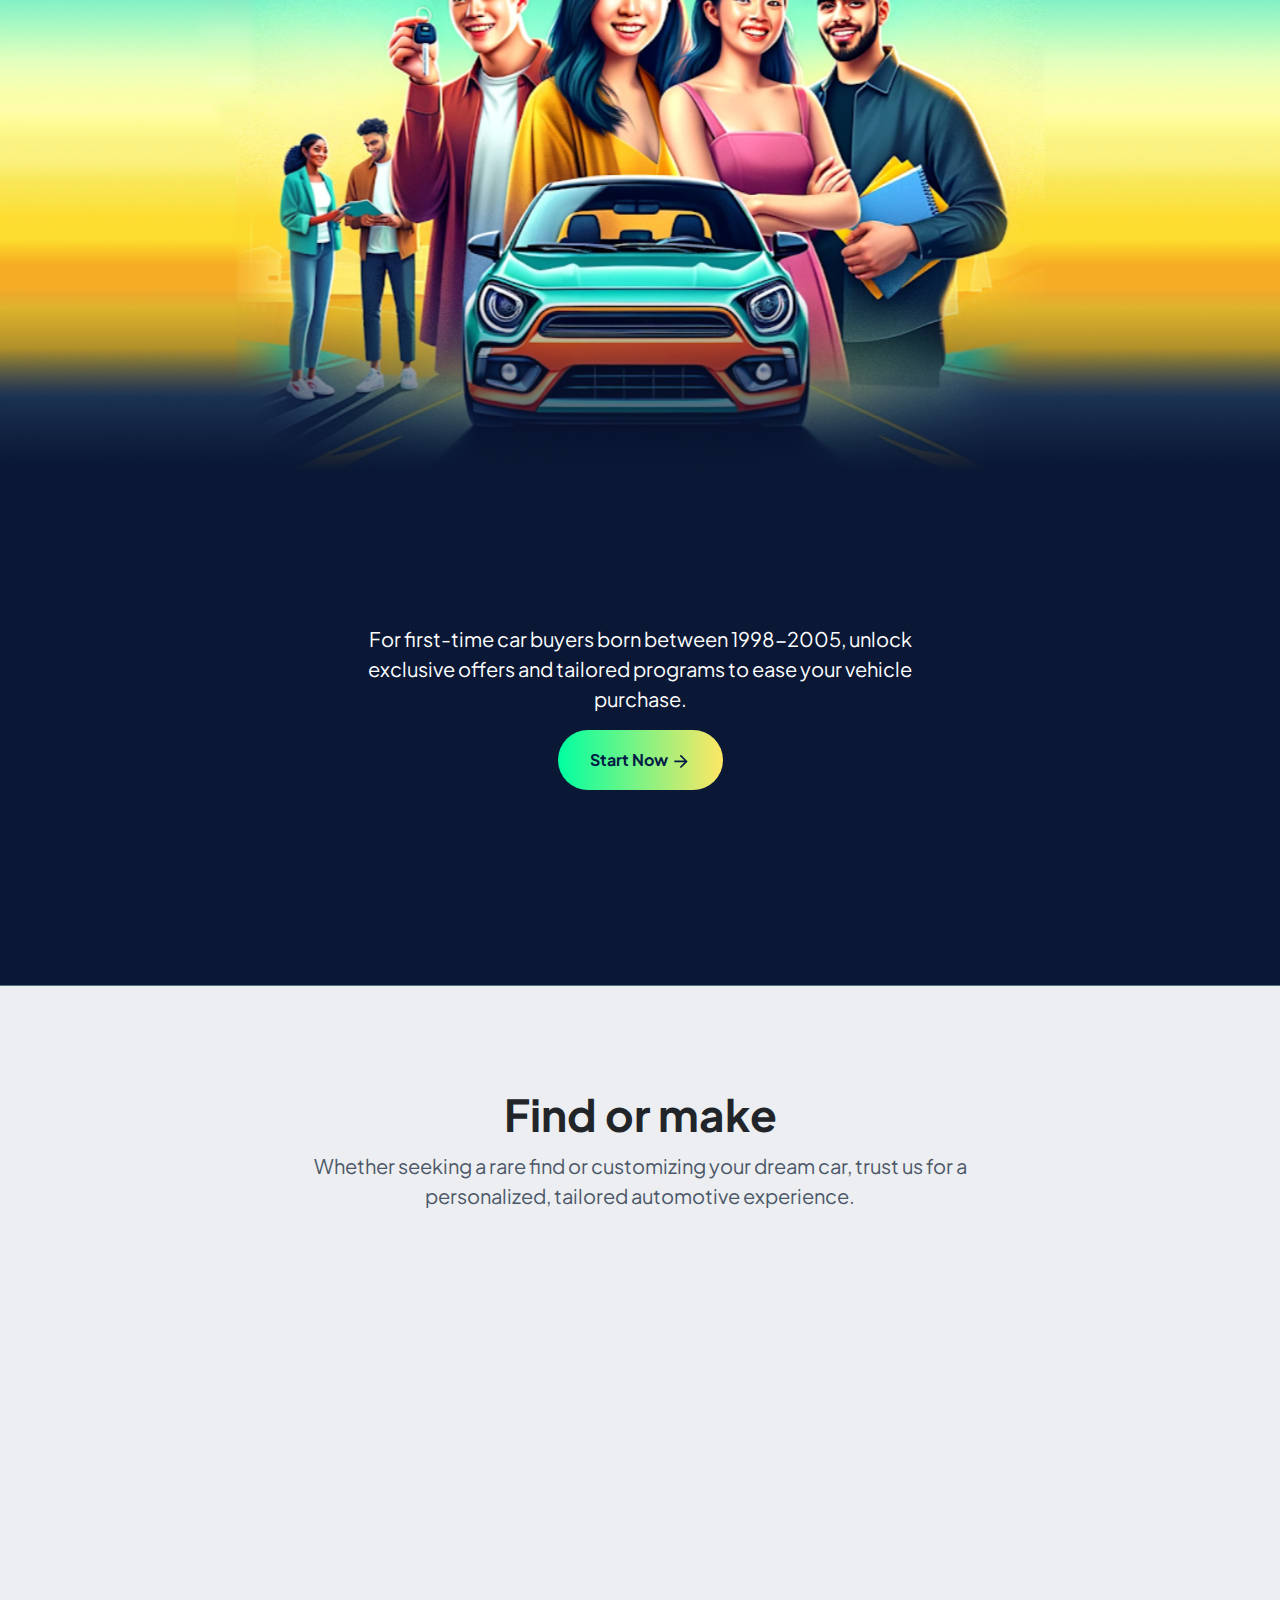
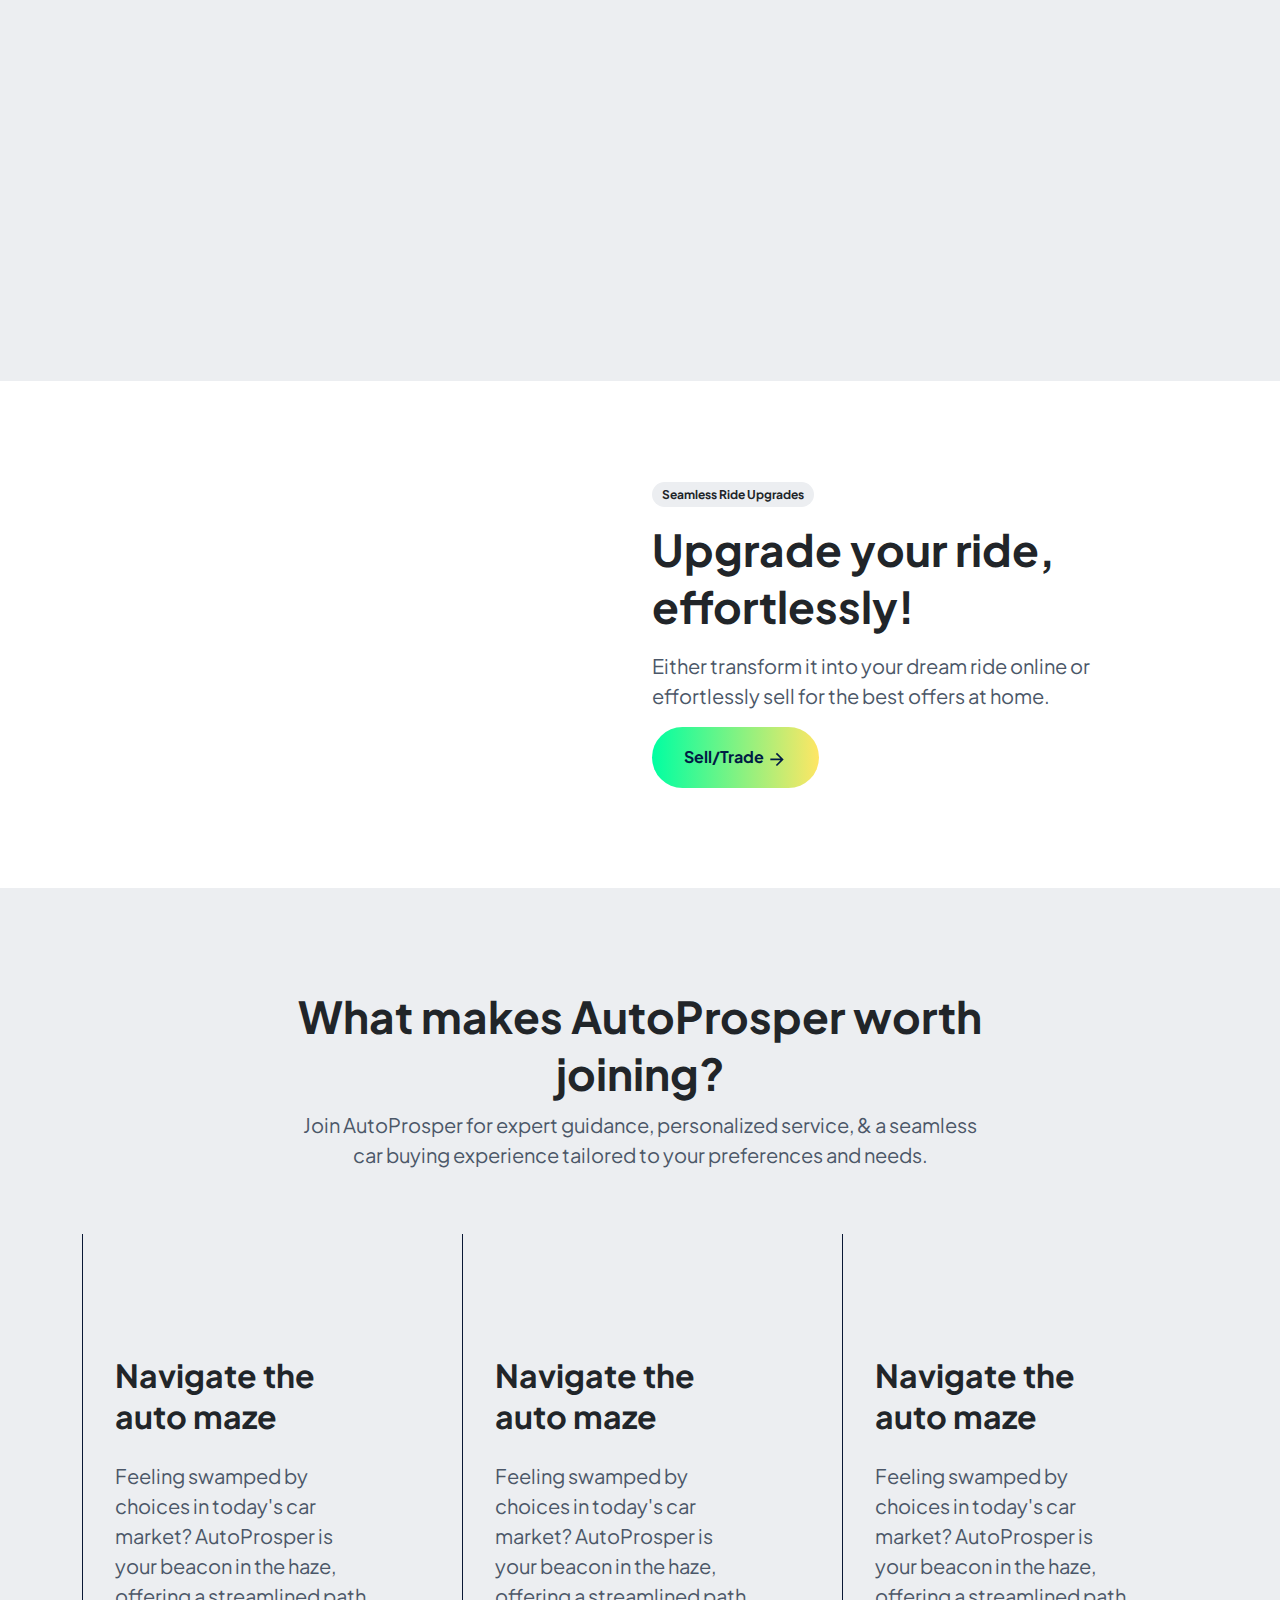
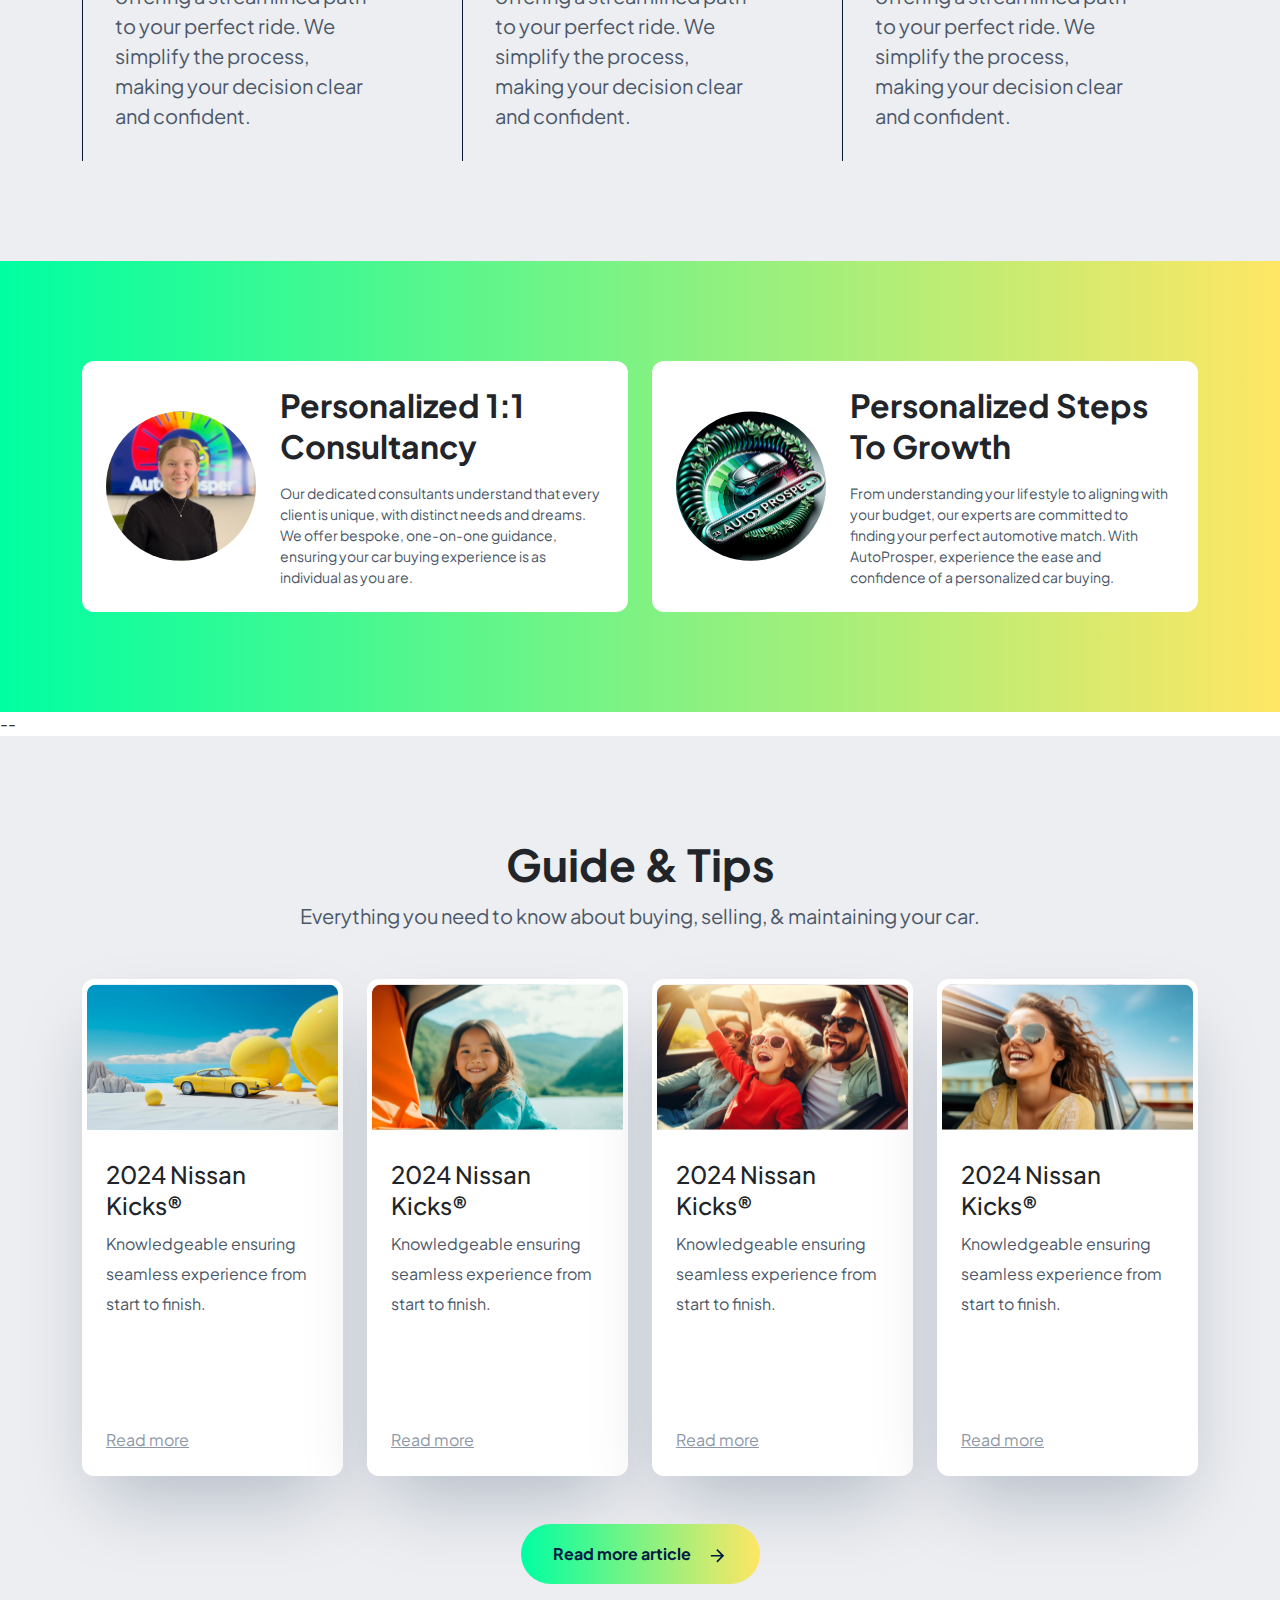
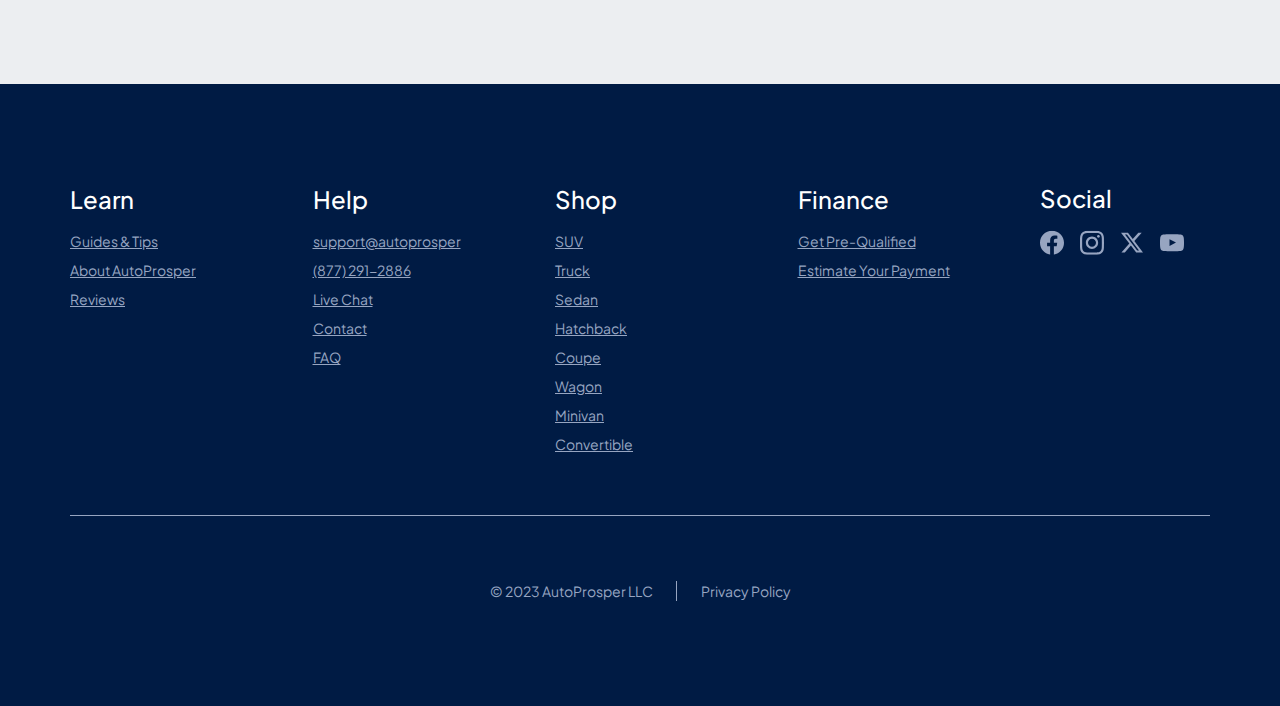
==== commit 7423de1b: "today" ====
--- a/index.html
+++ b/index.html
@@ -87,8 +87,6 @@
                             <path d="M3 17H21" stroke="#FFF" stroke-width="1.5" stroke-linecap="round" />
                             <path d="M3 12H21" stroke="#FFF" stroke-width="1.5" stroke-linecap="round" />
                         </svg>
-
-
                     </button>
                 </div>
                 <div class="collapse navbar-collapse" id="navbarSupportedContent">
@@ -163,7 +161,6 @@
                                 <li><a class="dropdown-item" href="#">Something else here</a></li>
                             </ul>
                         </li>
-
                     </ul>
                     <div class="d-flex ">
                         <a class="navbar-btn text-dark radius-100  fs-13 fw-bold" href="#">Sign Up</a>
@@ -173,7 +170,6 @@
         </nav>
     </header>
     <!--/ header -->
-
     <!-- banner  -->
     <section class="banner banner-padding">
         <div class="container">
@@ -201,28 +197,15 @@
                                 </svg>
                             </span>
                         </a>
-
-                    </div>
-                </div>
-
-
-
-
-
-
-
-
-            </div>
-        </div>
-
-
-
+                    </div>
+                </div>
+            </div>
+        </div>
     </section>
-
     <!-- discover  -->
     <section class="discover p-100">
         <div class="container">
-            <div class="row">
+            <div class="row align-items-center">
                 <div class="col-lg-6 wow slideInLeft">
                     <div>
                         <h2 class="discover-left-head fs-44 lh-57 fw-bold text-dark">Discover your purchasing
@@ -241,14 +224,12 @@
 
                 </div>
                 <div class="col-lg-6 wow slideInRight">
-
-
                     <div class="discover-right-col ">
                         <!-- test  -->
                         <div
                             class="discover-right-head d-flex align-items-center justify-content-center flex-wrap gap-2 d-none d-lg-flex">
                             <div class="form-element position-relative">
-                                <input type="checkbox" name="platform" value="car-1" id="car-1">
+                                <input type="checkbox" name="platform" value="car-1" id="car-1" autocomplete="off" >
                                 <label for="car-1" class="position-relative">
                                     <h6 class="text-center fs-9 fw-bold text-dark-2">Click to select</h6>
                                     <div>
@@ -409,7 +390,6 @@
                         </div>
                     </div>
     </section>
-
     <!-- ideal ride  -->
     <section class="ideal-ride p-100">
         <div class="container">
@@ -603,27 +583,14 @@
                                     </div>
                                 </div>
                             </li>
-
                         </ul>
                     </div>
                 </section>
-
-
-
-
-            </div>
-        </div>
-
-
-
-
-
-
-
+            </div>
+        </div>
         </div>
         </div>
     </section>
-
     <!-- prospering-customers  -->
     <section class="prospering-customers p-100">
         <div class="container">
@@ -691,7 +658,6 @@
 
         </div>
     </section>
-
     <!-- military-offer  -->
     <section class="military-offer p-100">
         <div class="container">
@@ -731,7 +697,6 @@
                 </div>
             </div>
     </section>
-
     <!-- credit-history  -->
     <section class="credit-history p-100">
         <div class="container">
@@ -766,7 +731,6 @@
 
             </div>
     </section>
-
     <!-- born-offer  -->
     <section class="born-offer p-100">
         <div class="container">
@@ -793,7 +757,6 @@
             </div>
         </div>
     </section>
-
     <!-- find make  -->
     <section class="find-make p-100">
         <div class="container">
@@ -855,7 +818,6 @@
             </div>
         </div>
     </section>
-
     <!-- upgrade-ride  -->
     <section class="upgrade-ride p-100">
         <div class="container">
@@ -890,7 +852,6 @@
             </div>
         </div>
     </section>
-
     <!-- AutoProsper-join  -->
     <section class="autoprosper-join p-100">
         <div class="container">
@@ -943,7 +904,6 @@
             </div>
         </div>
     </section>
-
     <!-- consultancy  -->
     <section class="consultancy p-100">
         <div class="container">
@@ -960,7 +920,8 @@
                                 <div class="text-center text-lg-start">
                                     <h3 class="fs-32 lh-41 fw-bold ">Personalized 1:1 Consultancy
                                     </h3>
-                                    <p class="fs-14 pt-3 p2">Our dedicated consultants understand that every client is
+                                    <p class="fs-14 pt-3 p2 dedicated ">Our dedicated consultants understand that every
+                                        client is
                                         unique,
                                         with
                                         distinct needs and
@@ -987,7 +948,8 @@
                                 <div class="text-center text-lg-start">
                                     <h3 class="fs-32 lh-41 fw-bold">Personalized Steps
                                         To Growth</h3>
-                                    <p class="pt-3 fs-14 p2">From understanding your lifestyle to aligning with your
+                                    <p class="pt-3 fs-14 p2 dedicated">From understanding your lifestyle to aligning
+                                        with your
                                         budget, our
                                         experts are committed to finding your perfect
                                         automotive match. With AutoProsper, experience the ease and confidence of a
@@ -1003,7 +965,6 @@
             </div>
         </div>
     </section>
-
     <!-- guide-tips  -->
     -- <section class="guide-tips p-100">
         <div class="container">
@@ -1176,7 +1137,6 @@
             </div>
         </div>
     </section>
-
     <section>
         <!-- Modal -->
         <div class="modal text-center fade" id="exampleModal" tabindex="-1" aria-labelledby="exampleModalLabel"
@@ -1275,8 +1235,6 @@
             </div>
         </div>
     </footer>
-
-
     <!-- Offcanvas -Start -->
     <div class="offcanvas offcanvas-start " data-bs-scroll="true" tabindex="-1" id="offcanvasWithBothOptions"
         aria-labelledby="offcanvasWithBothOptionsLabel">
@@ -1335,7 +1293,6 @@
     <script src="assets/js/jquery.magnific-popup.min.js"></script>
 
     <script src="assets/js/splide-extension-auto-scroll.min.js"></script>
-    <script src="js/wow.min.js"></script>
     <script>
         new WOW().init();
     </script>
--- a/assets/scss/style.css
+++ b/assets/scss/style.css
@@ -78,7 +78,7 @@
 }
 
 .bg-dark {
-  background-color: #001B44;
+  background-color: #001B44 !important;
 }
 
 .bg-light {
@@ -669,7 +669,7 @@
   padding: 24px 61px;
   border-radius: 12px;
   box-shadow: 0px 0px 40px -13px rgba(0, 27, 68, 0.25);
-  max-height: 500px;
+  min-height: 343px;
 }
 .ideal-ride .ideal-card .ideal-card-img {
   max-width: 200px;
@@ -843,6 +843,9 @@
   background: #FFF;
   padding: 24px;
 }
+.consultancy .consultancy-wrapper .dedicated {
+  line-height: 21px;
+}
 
 .guide-tips {
   background-color: #ECEEF1;
@@ -903,6 +906,7 @@
   width: 1px;
   background-color: #97A5C1;
   right: -24px;
+  top: 5px;
 }
 
 .dashboard-wrapper {
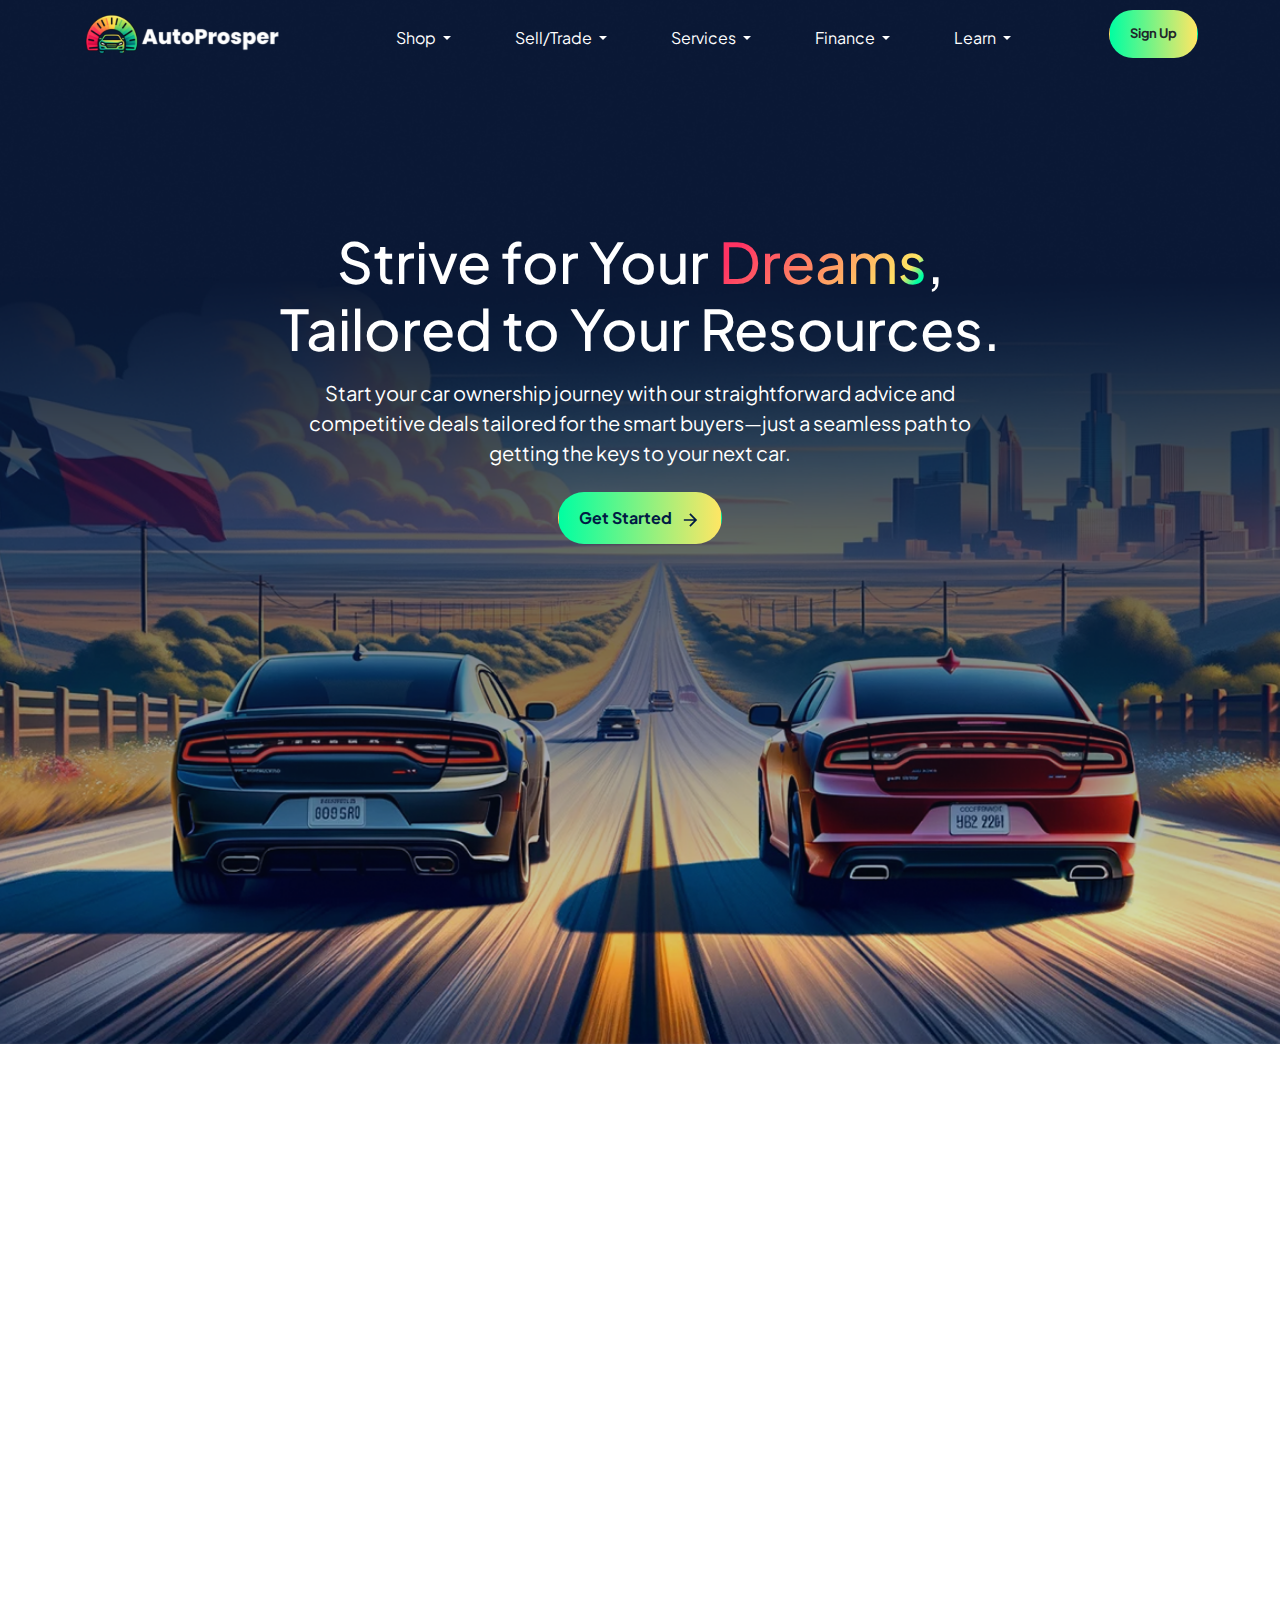
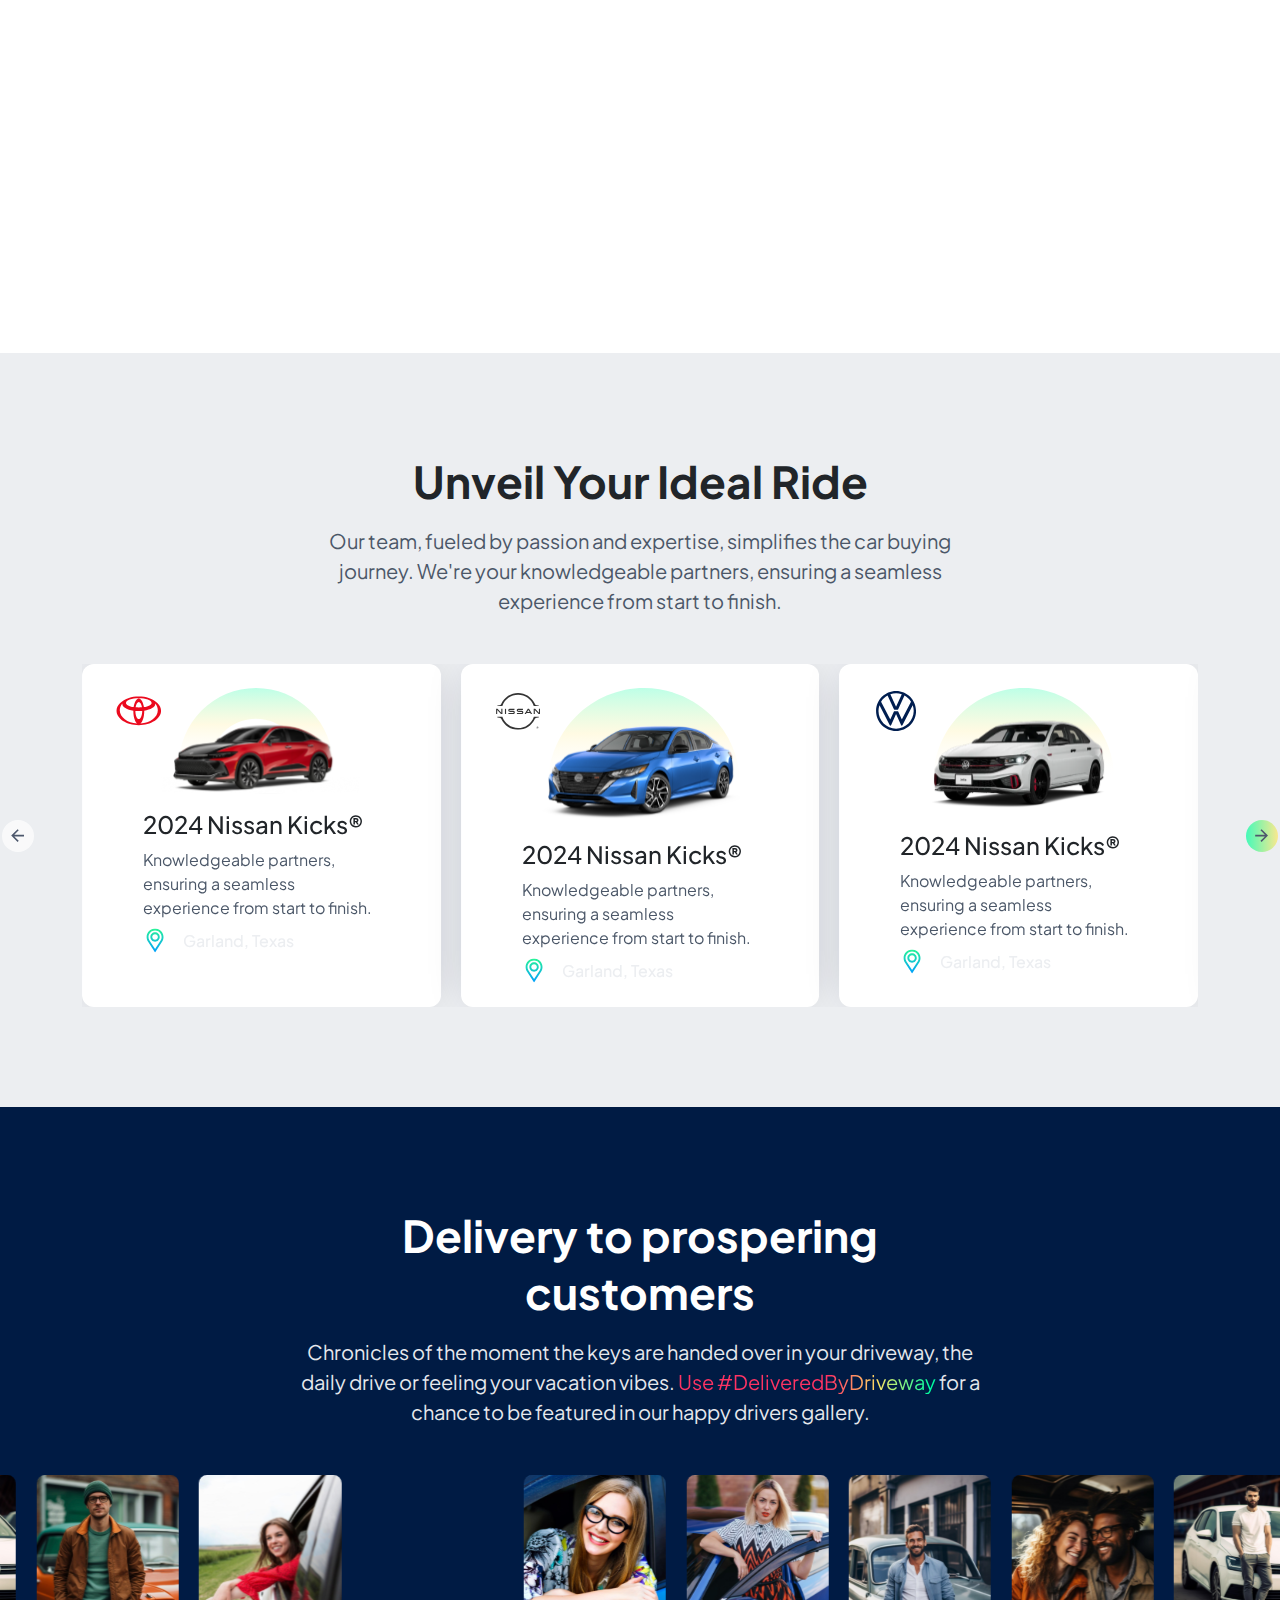
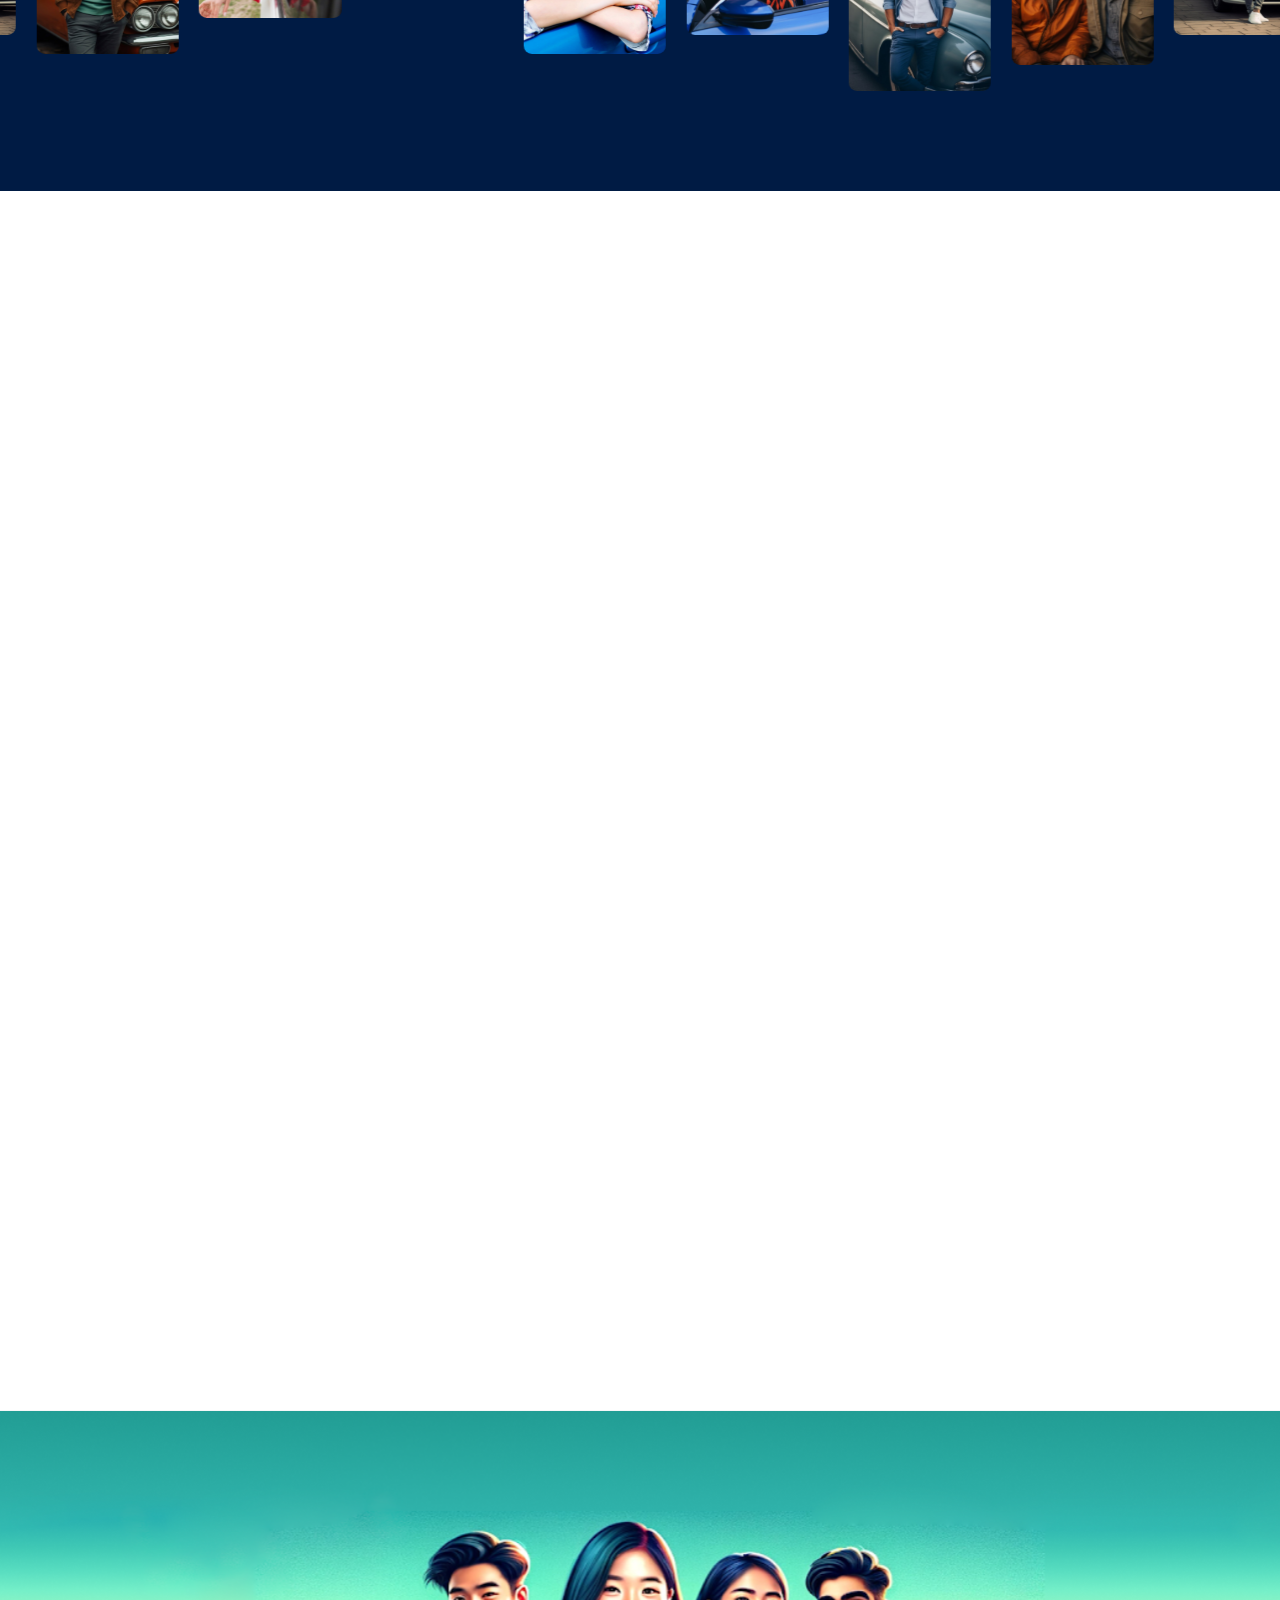
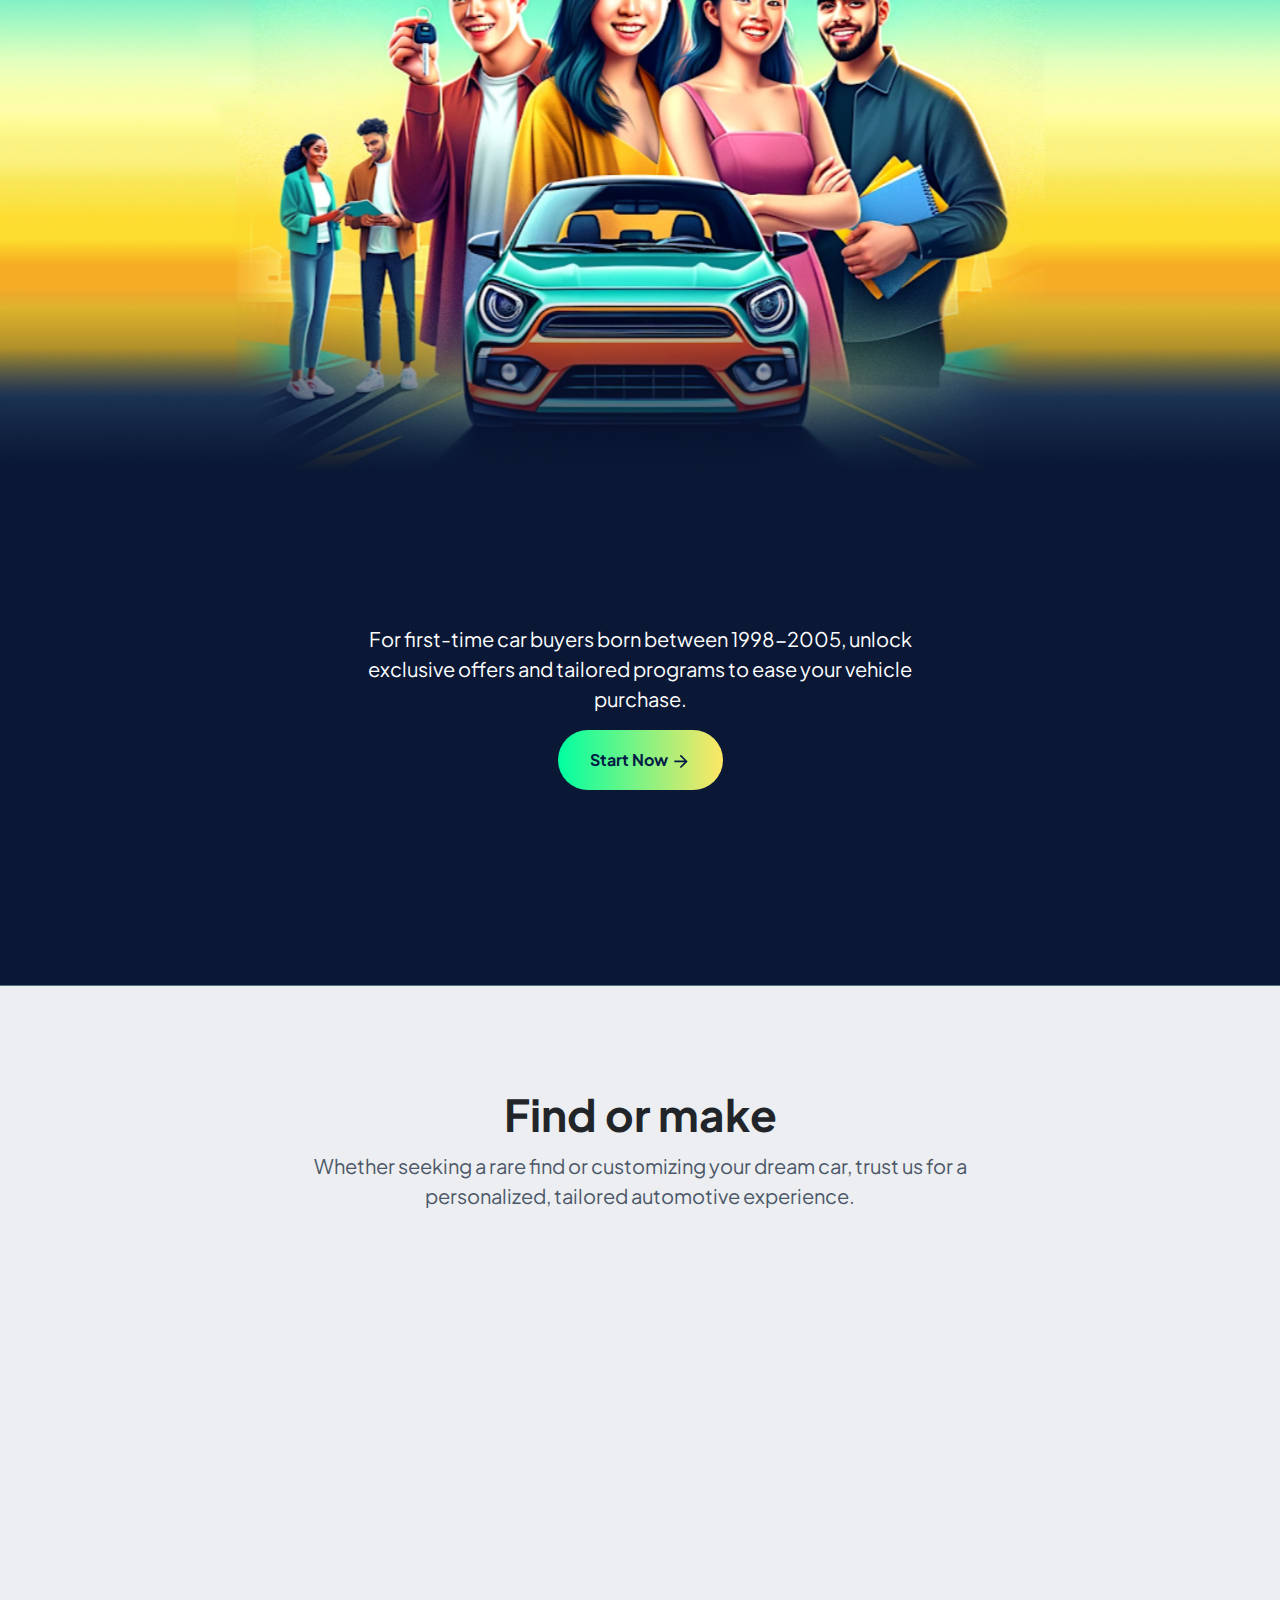
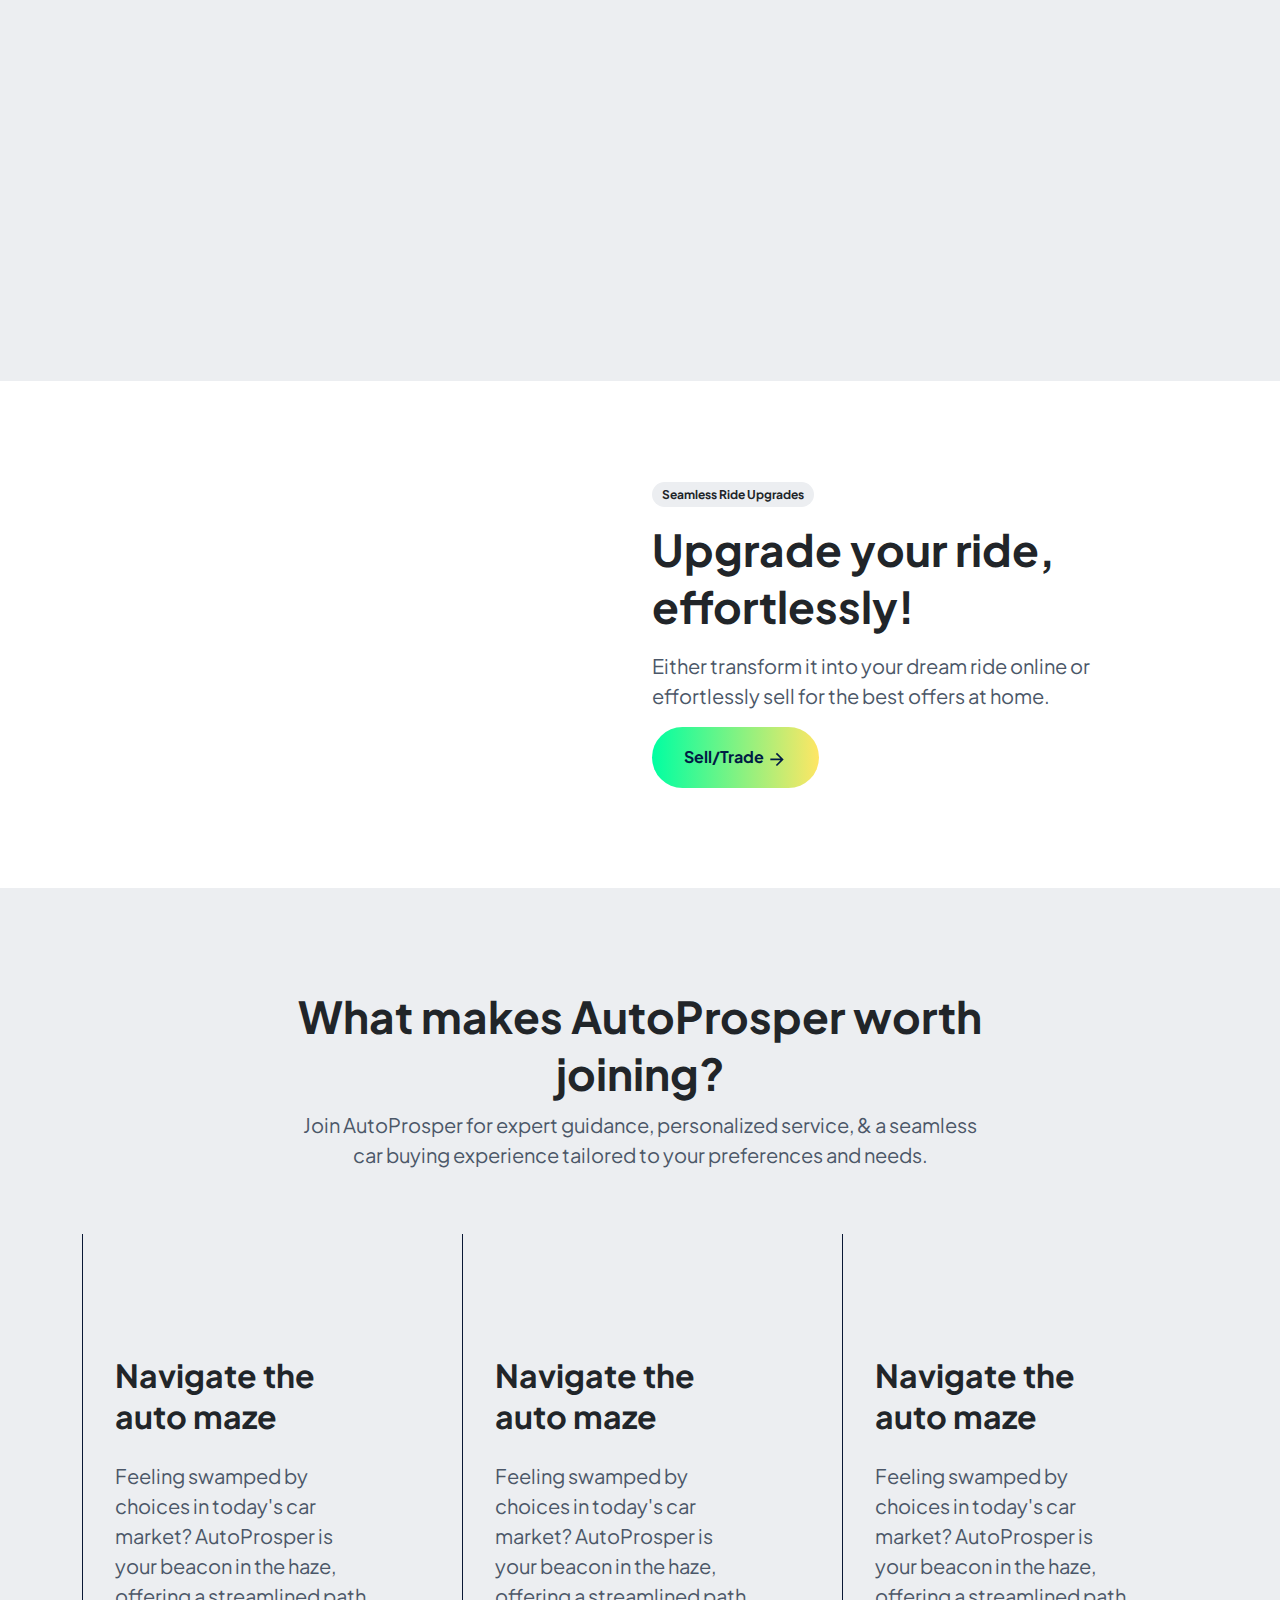
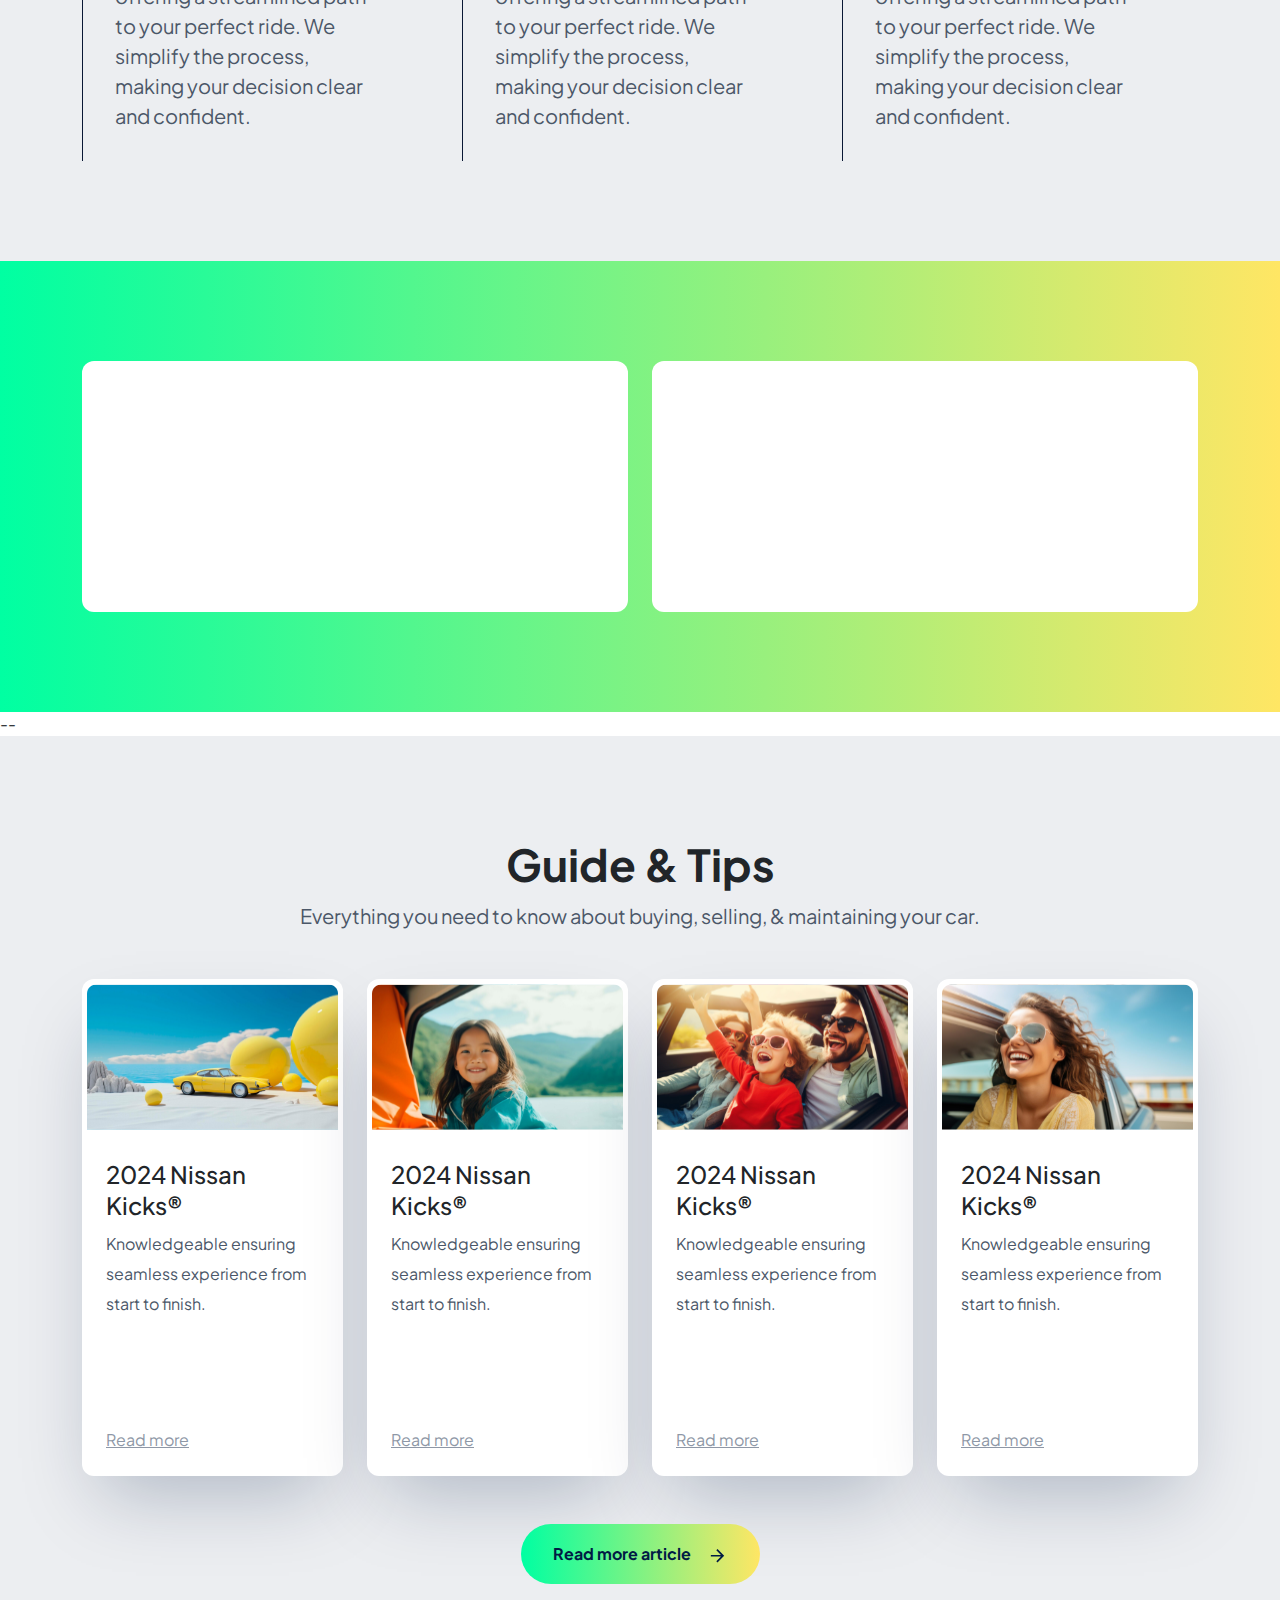
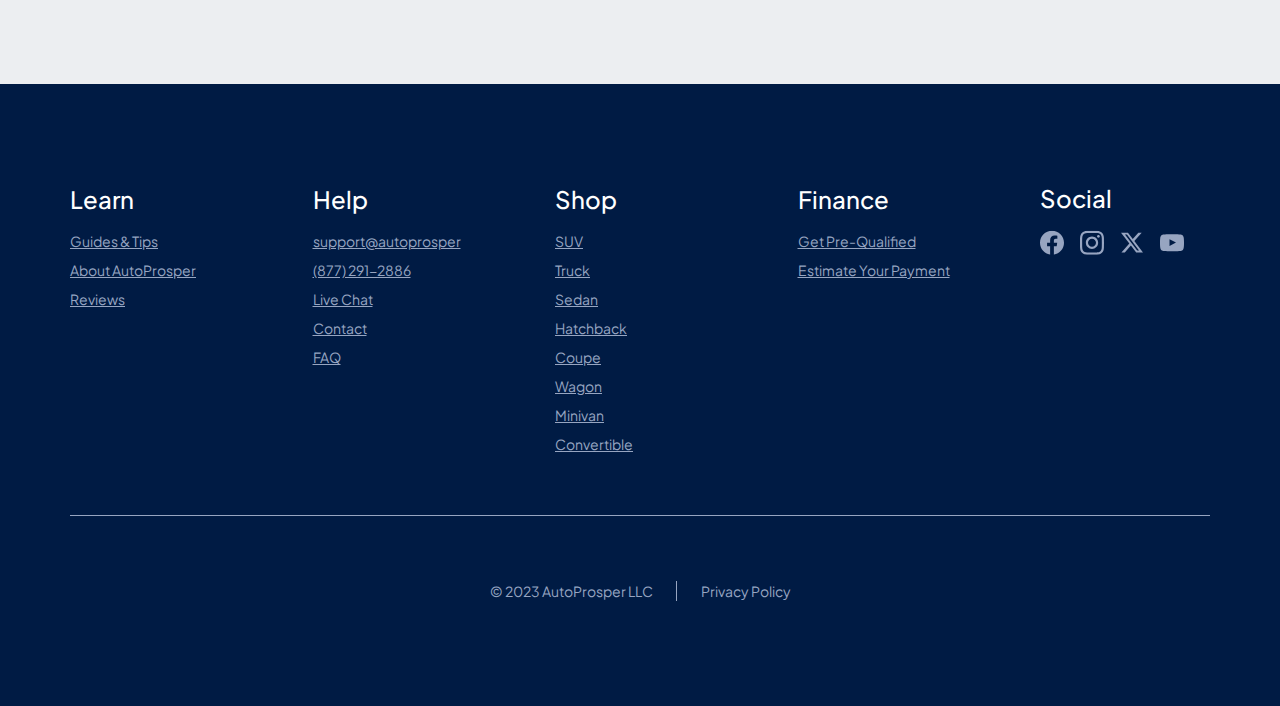
==== commit 76845a80: "today" ====
--- a/index.html
+++ b/index.html
@@ -15,7 +15,7 @@
     <meta name="viewport" content="width=device-width, initial-scale=1, shrink-to-fit=no">
     <!-- The above 3 meta tags *must* come first in the head; any other head content must come *after* these tags -->
     <!-- Favicon and touch icons -->
-    <link rel="icon" type="image/png" sizes="16x16" href="assets/img/favicon/favicon-16x16.png">
+    <link rel="icon" type="image/png" sizes="16x16" href="assets/img/logo.svg">
     <meta name="misapplication-TileColor" content="#ffffff">
     <meta name="theme-color" content="#ffffff">
     <!-- Twitter Card data -->
@@ -229,7 +229,7 @@
                         <div
                             class="discover-right-head d-flex align-items-center justify-content-center flex-wrap gap-2 d-none d-lg-flex">
                             <div class="form-element position-relative">
-                                <input type="checkbox" name="platform" value="car-1" id="car-1" autocomplete="off" >
+                                <input type="checkbox" name="platform" value="car-1" id="car-1" autocomplete="off">
                                 <label for="car-1" class="position-relative">
                                     <h6 class="text-center fs-9 fw-bold text-dark-2">Click to select</h6>
                                     <div>
@@ -864,7 +864,7 @@
             <div class="row mt-5 gy-3">
                 <div class="col-lg-4">
                     <div class="join-cards d-flex flex-column gap-4">
-                        <div class="wow animate__hinge">
+                        <div class="wow animate__backInLeft">
                             <img src="assets/img/join-img-1.svg" alt="">
                         </div>
                         <h3 class="fs-32 lh-41 fw-bold">Navigate the
@@ -877,7 +877,7 @@
                 </div>
                 <div class="col-lg-4">
                     <div class="join-cards d-flex flex-column gap-4">
-                        <div class="wow animate__hinge">
+                        <div class="wow animate__backInLeft">
                             <img src="assets/img/join-img-2.svg" alt="">
                         </div>
                         <h3 class="fs-32 lh-41 fw-bold">Navigate the
@@ -890,7 +890,7 @@
                 </div>
                 <div class="col-lg-4">
                     <div class="join-cards join-card-unique d-flex flex-column gap-4">
-                        <div class="wow animate__hinge">
+                        <div class="wow animate__backInLeft">
                             <img src="assets/img/join-img-3.svg" alt="">
                         </div>
                         <h3 class="fs-32 lh-41 fw-bold">Navigate the
@@ -911,12 +911,12 @@
                 <div class="col-lg-6">
                     <div class="consultancy-wrapper">
                         <div class="row gy-3 align-items-center">
-                            <div class="col-lg-4">
+                            <div class="col-lg-4 wow animate__fadeInTopLeft">
                                 <div>
                                     <img class="w-100" src="assets/img/consultancy-img-1.svg" alt="">
                                 </div>
                             </div>
-                            <div class="col-lg-8">
+                            <div class="col-lg-8 wow animate__fadeInTopRight">
                                 <div class="text-center text-lg-start">
                                     <h3 class="fs-32 lh-41 fw-bold ">Personalized 1:1 Consultancy
                                     </h3>
@@ -939,12 +939,12 @@
                 <div class="col-lg-6">
                     <div class="consultancy-wrapper">
                         <div class="row align-items-center gy-3">
-                            <div class="col-lg-4">
+                            <div class="col-lg-4 wow animate__fadeInTopLeft ">
                                 <div>
                                     <img class="w-100" src="assets/img/consultancy-img-2.svg" alt="">
                                 </div>
                             </div>
-                            <div class="col-lg-8">
+                            <div class="col-lg-8 wow animate__fadeInTopRight">
                                 <div class="text-center text-lg-start">
                                     <h3 class="fs-32 lh-41 fw-bold">Personalized Steps
                                         To Growth</h3>
